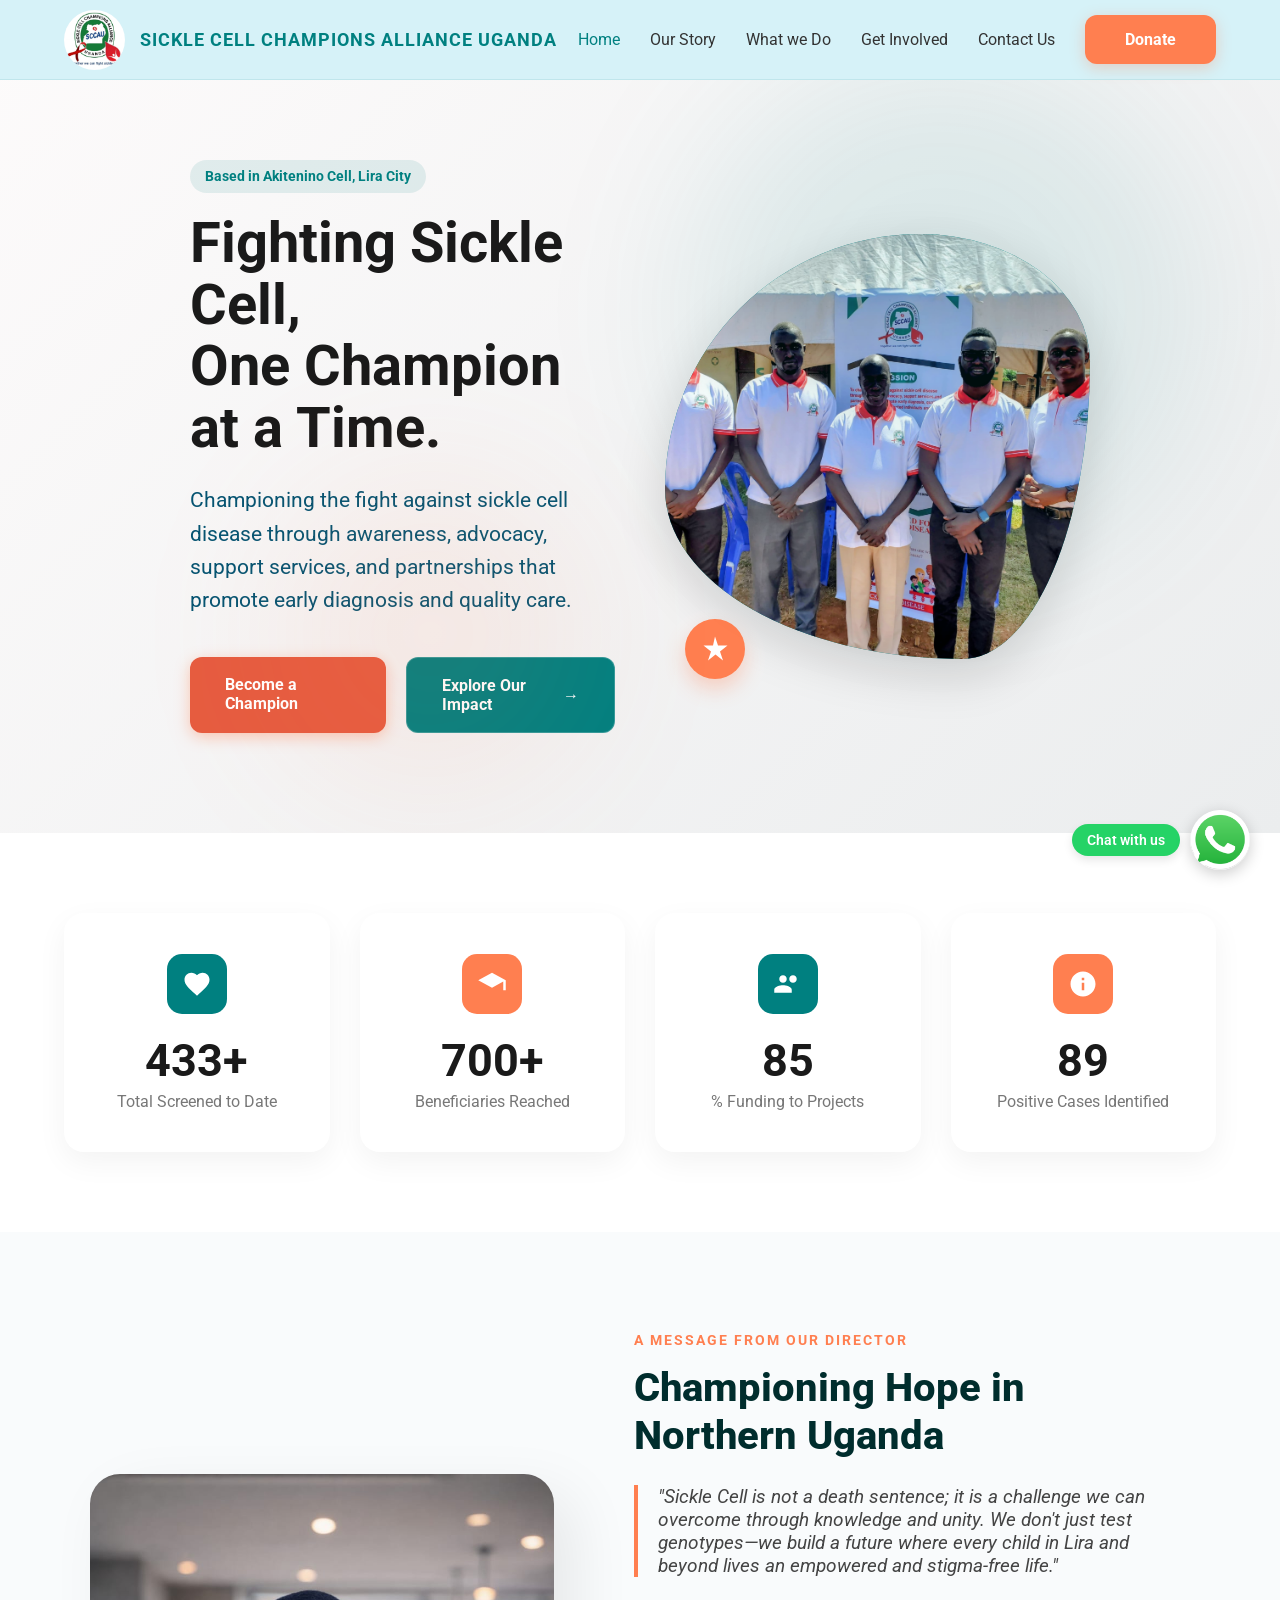
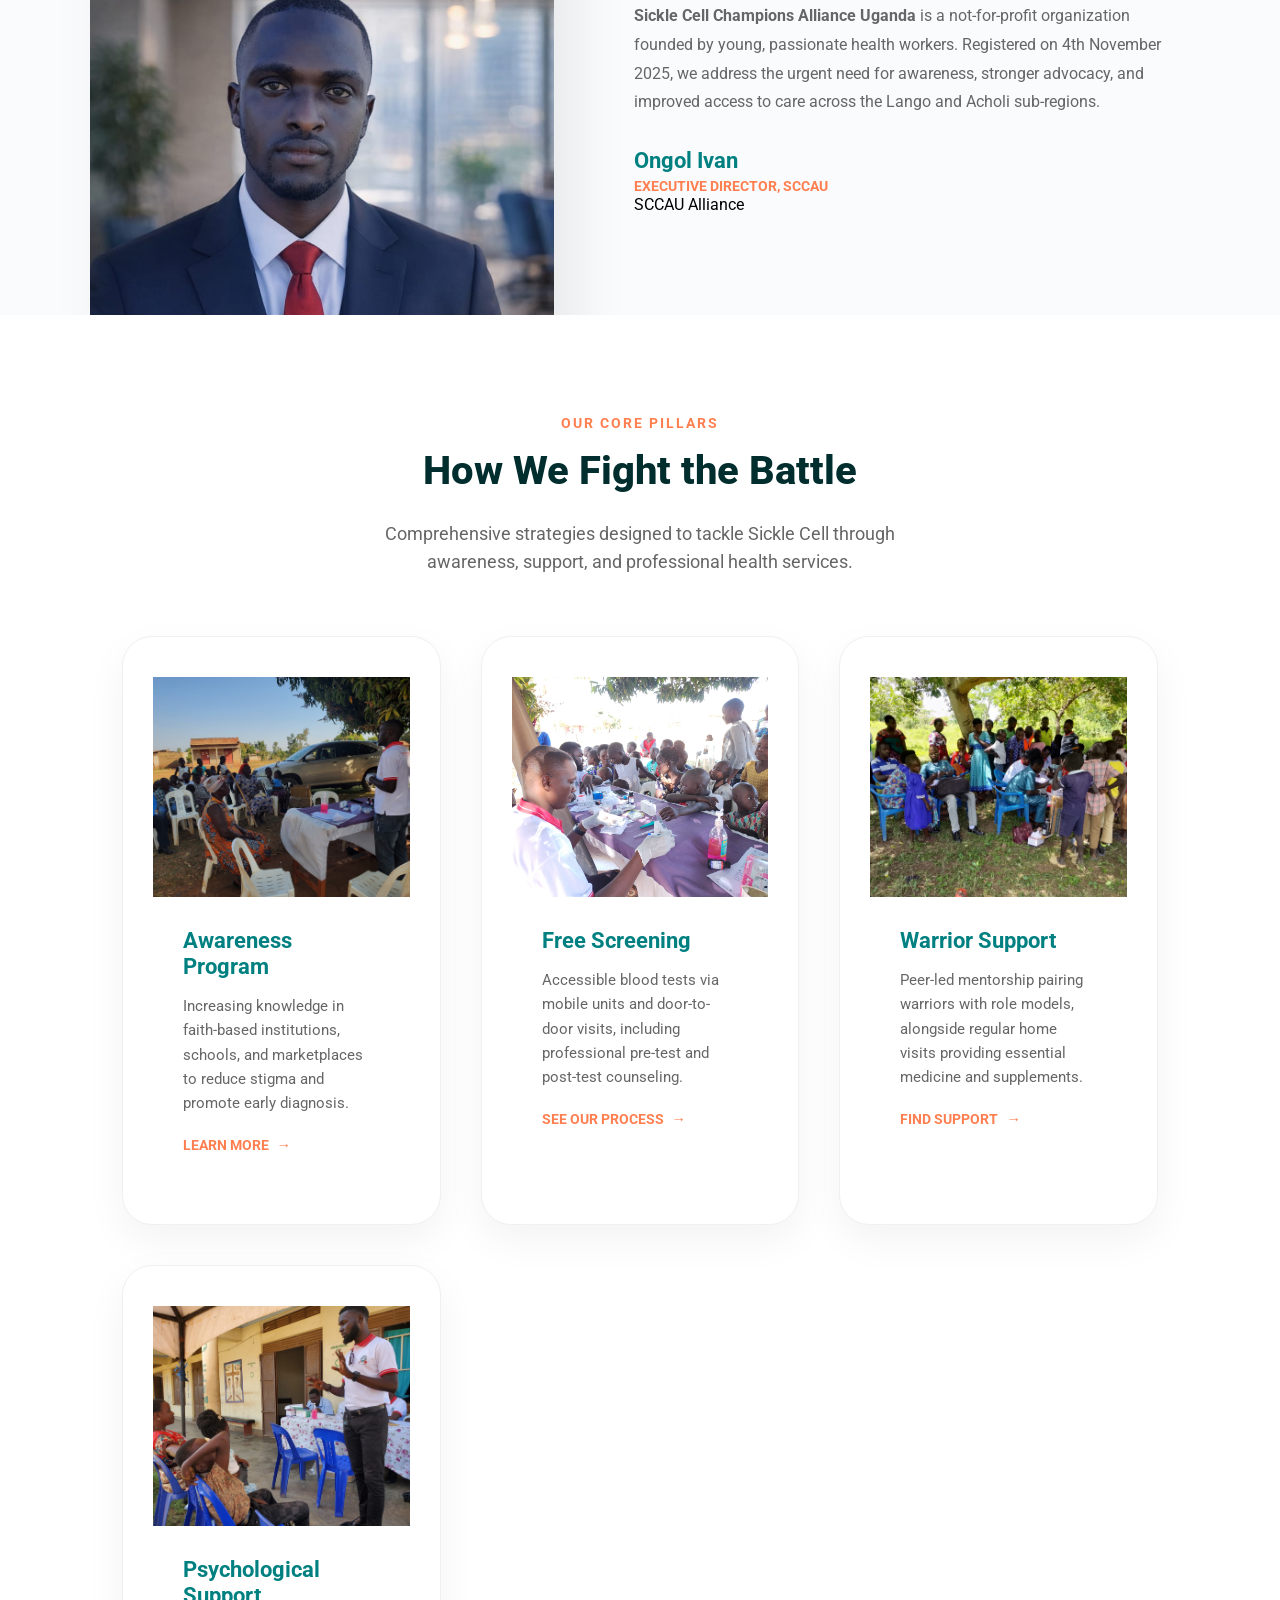
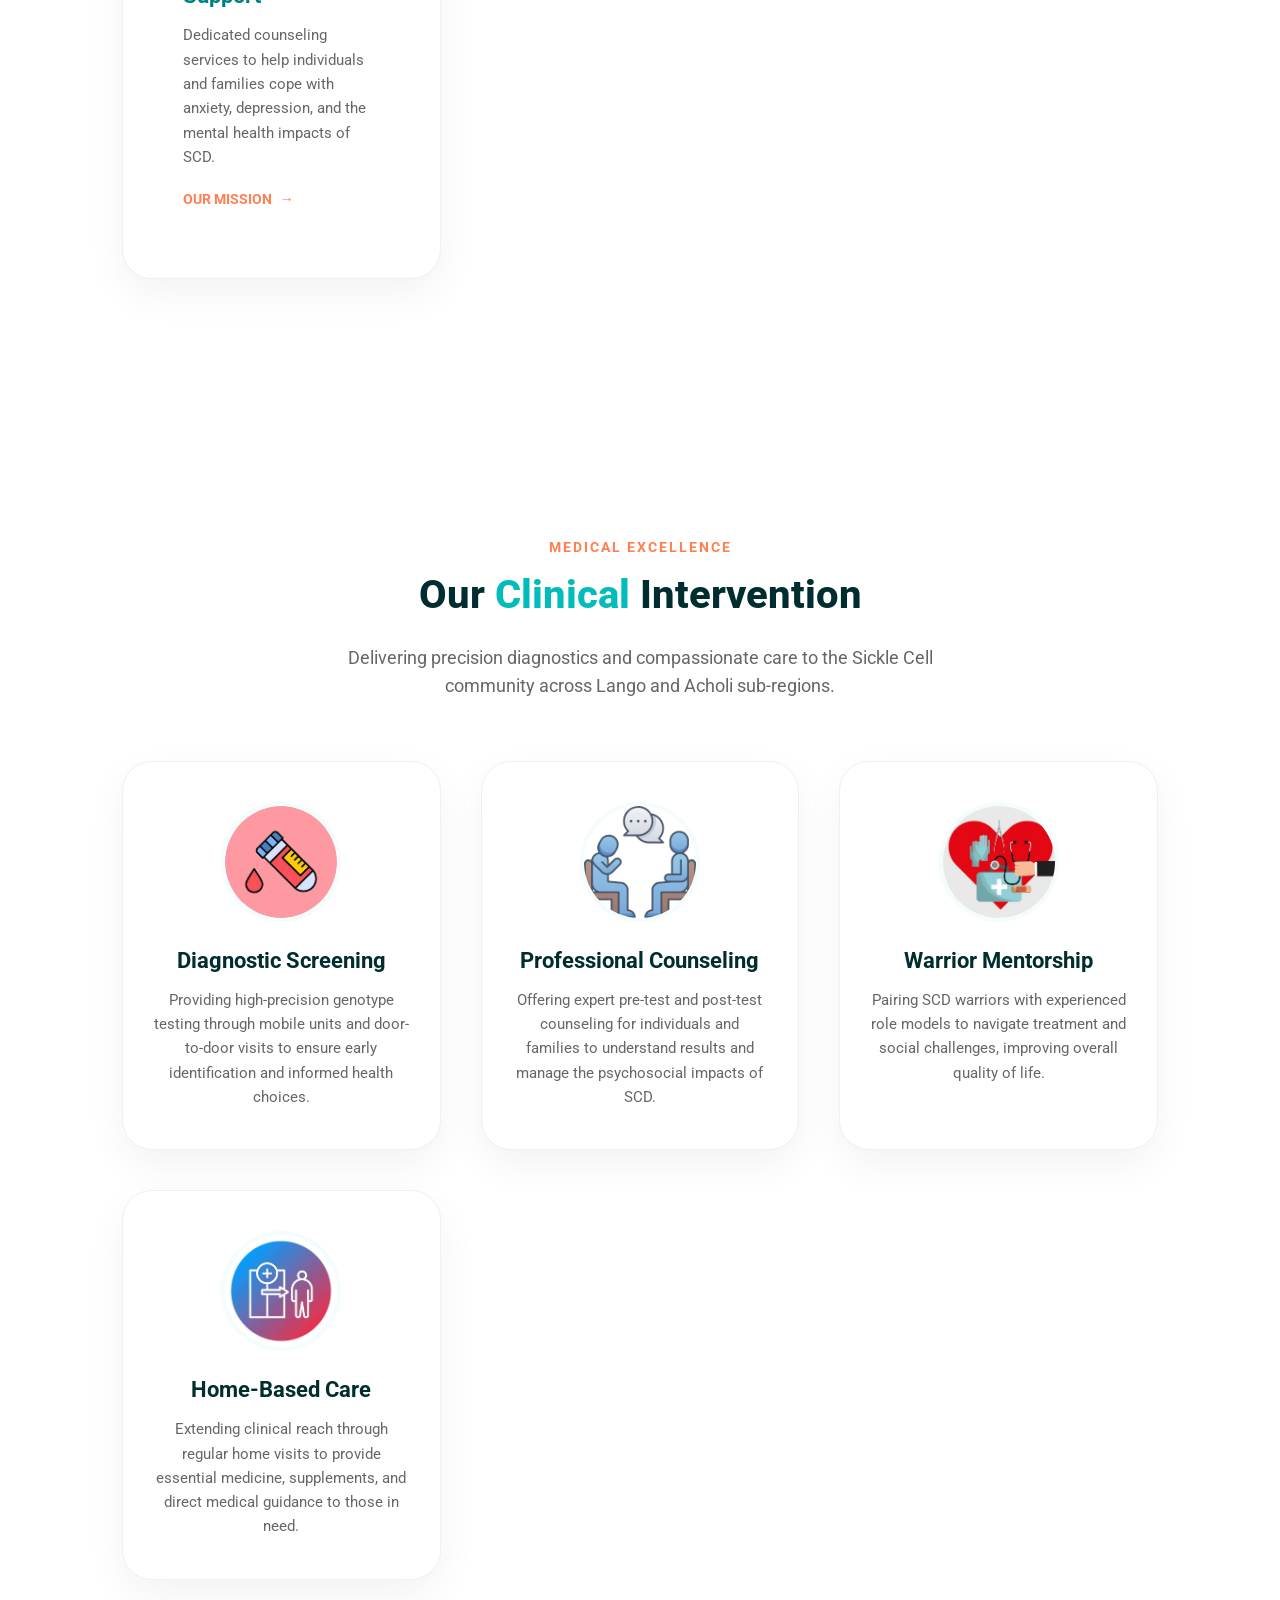
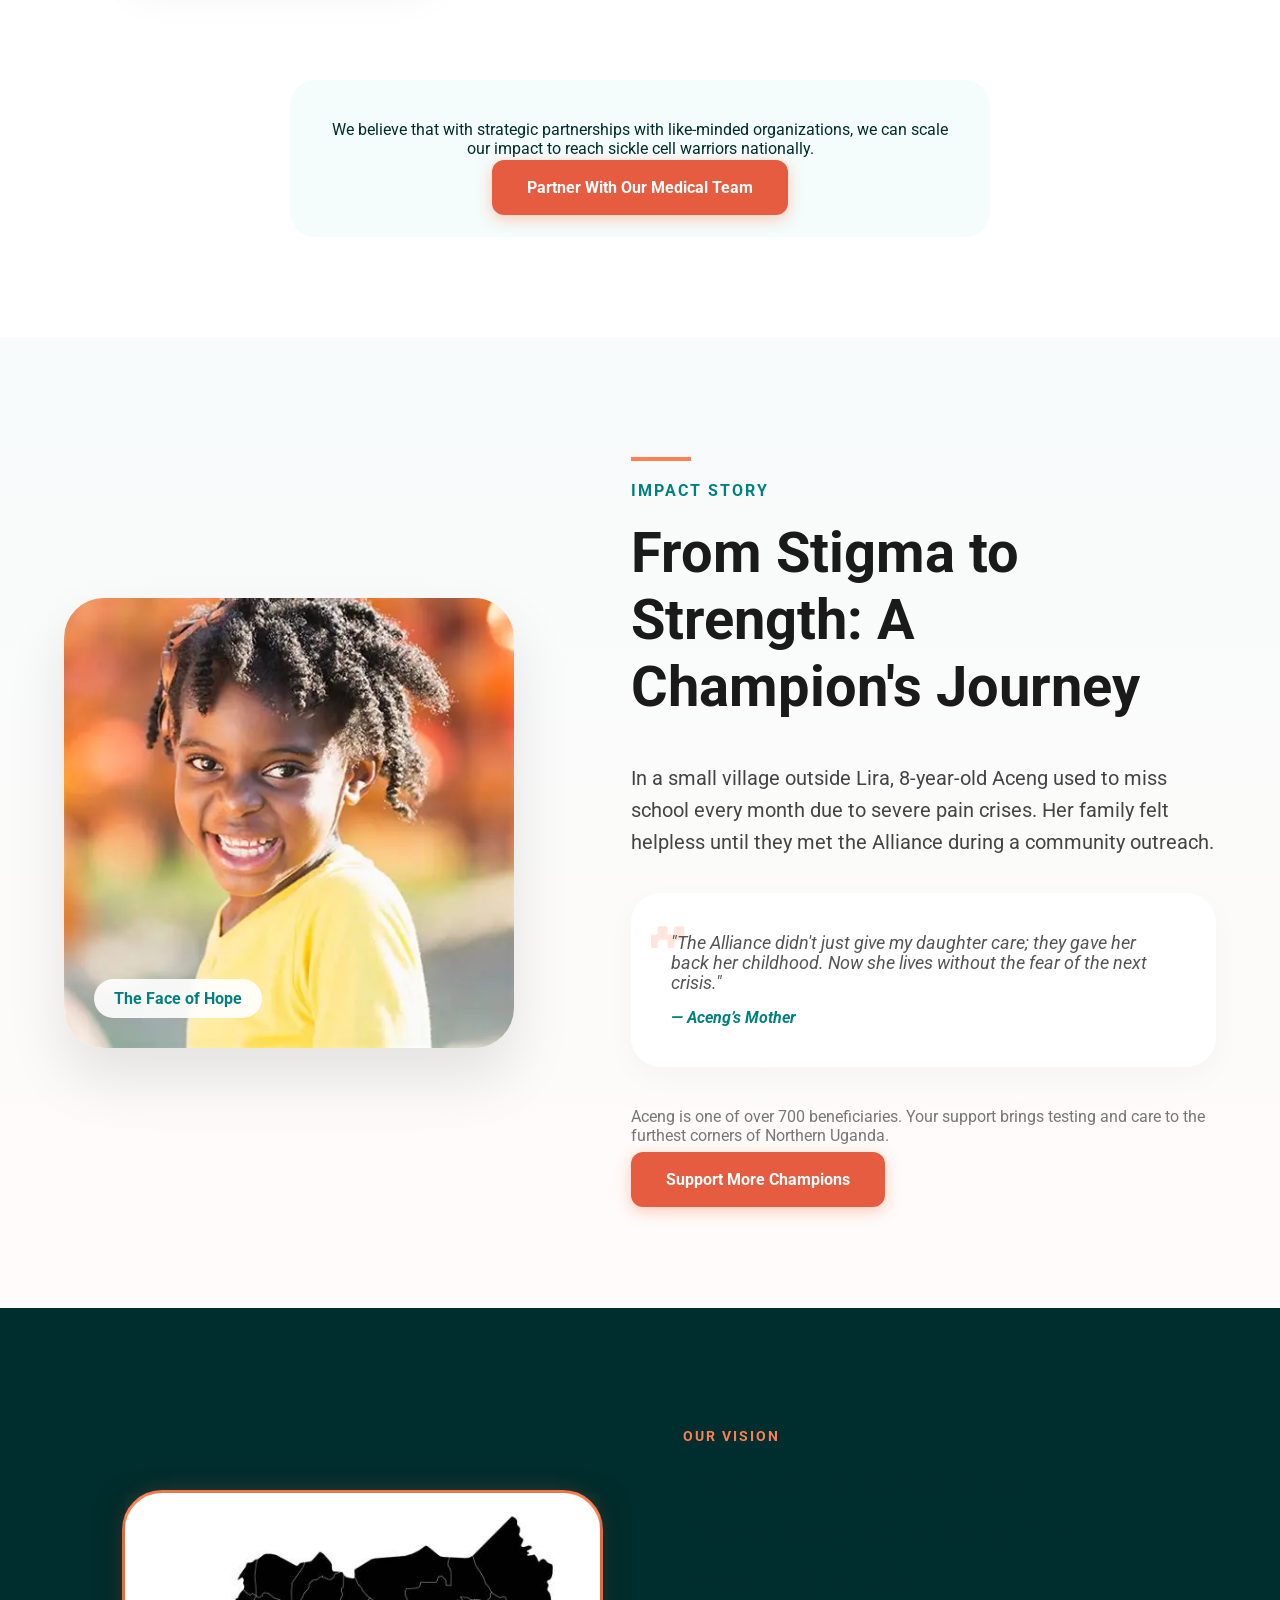
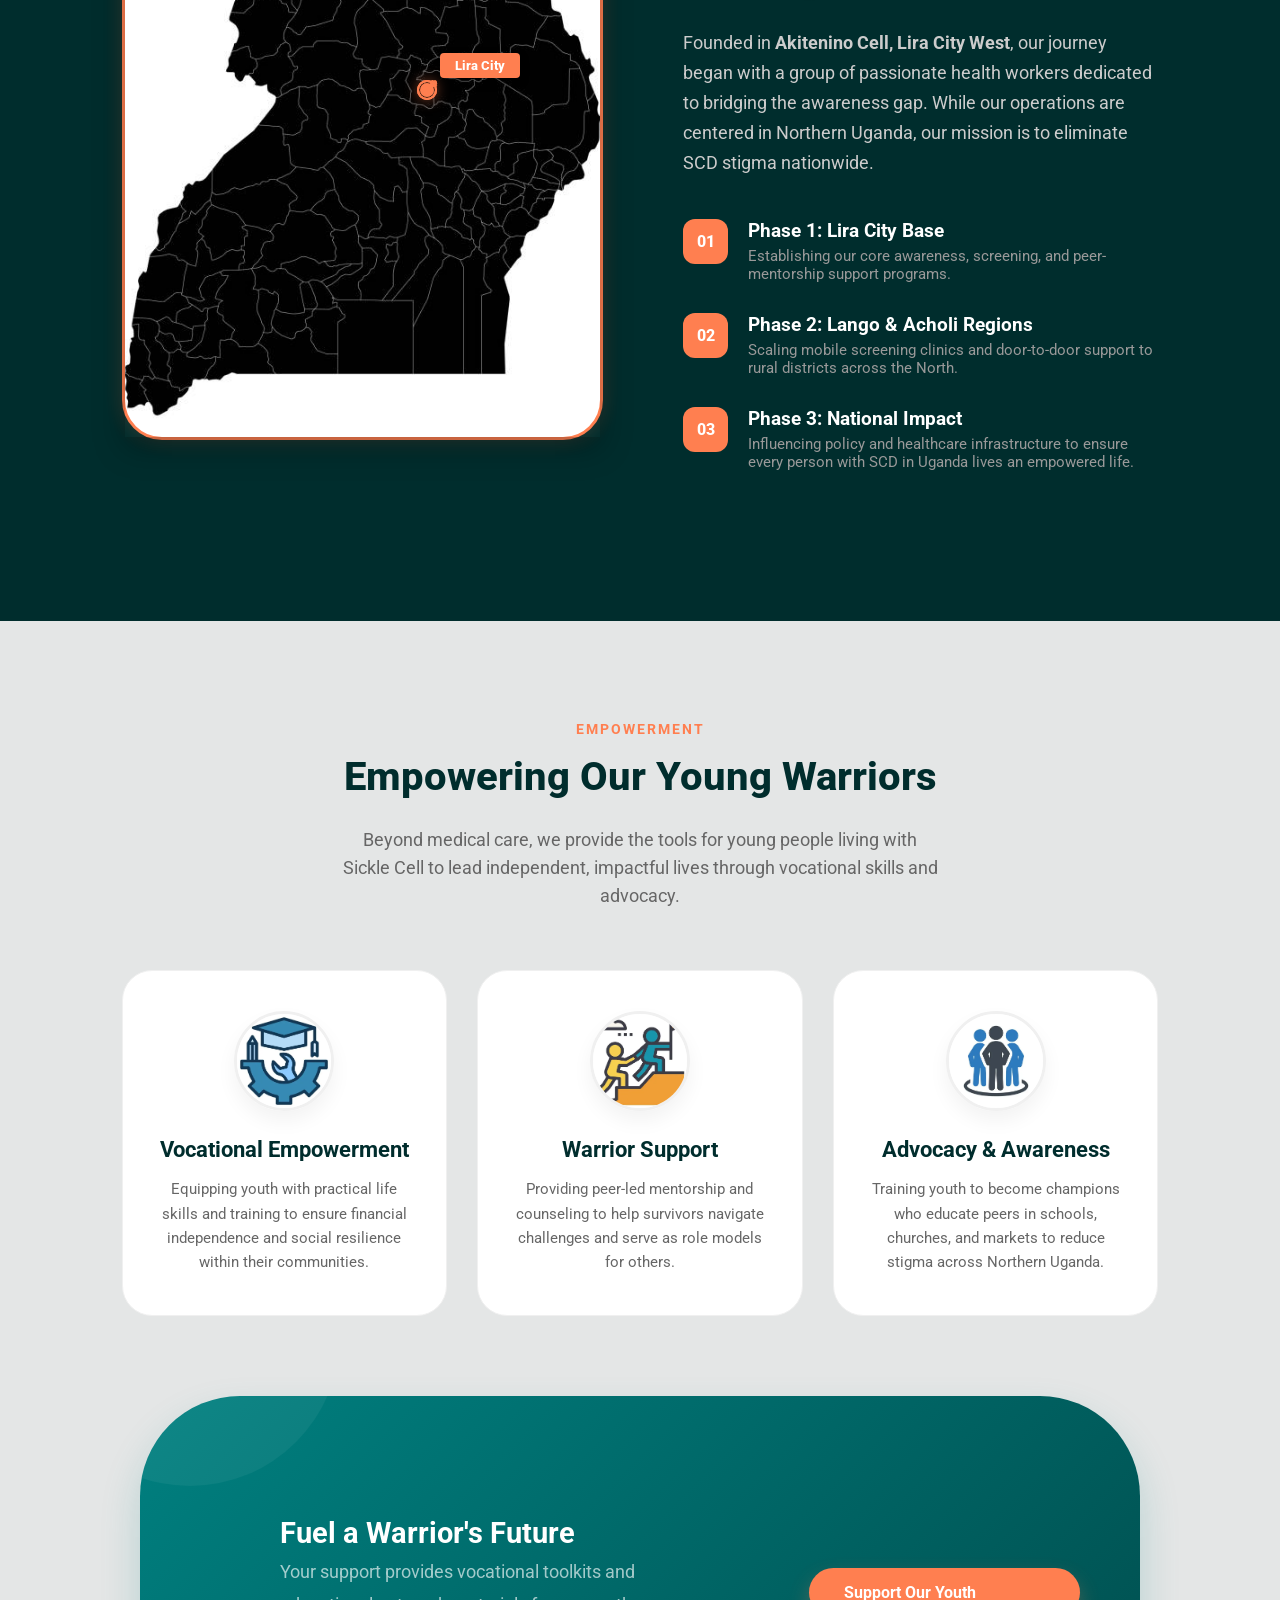
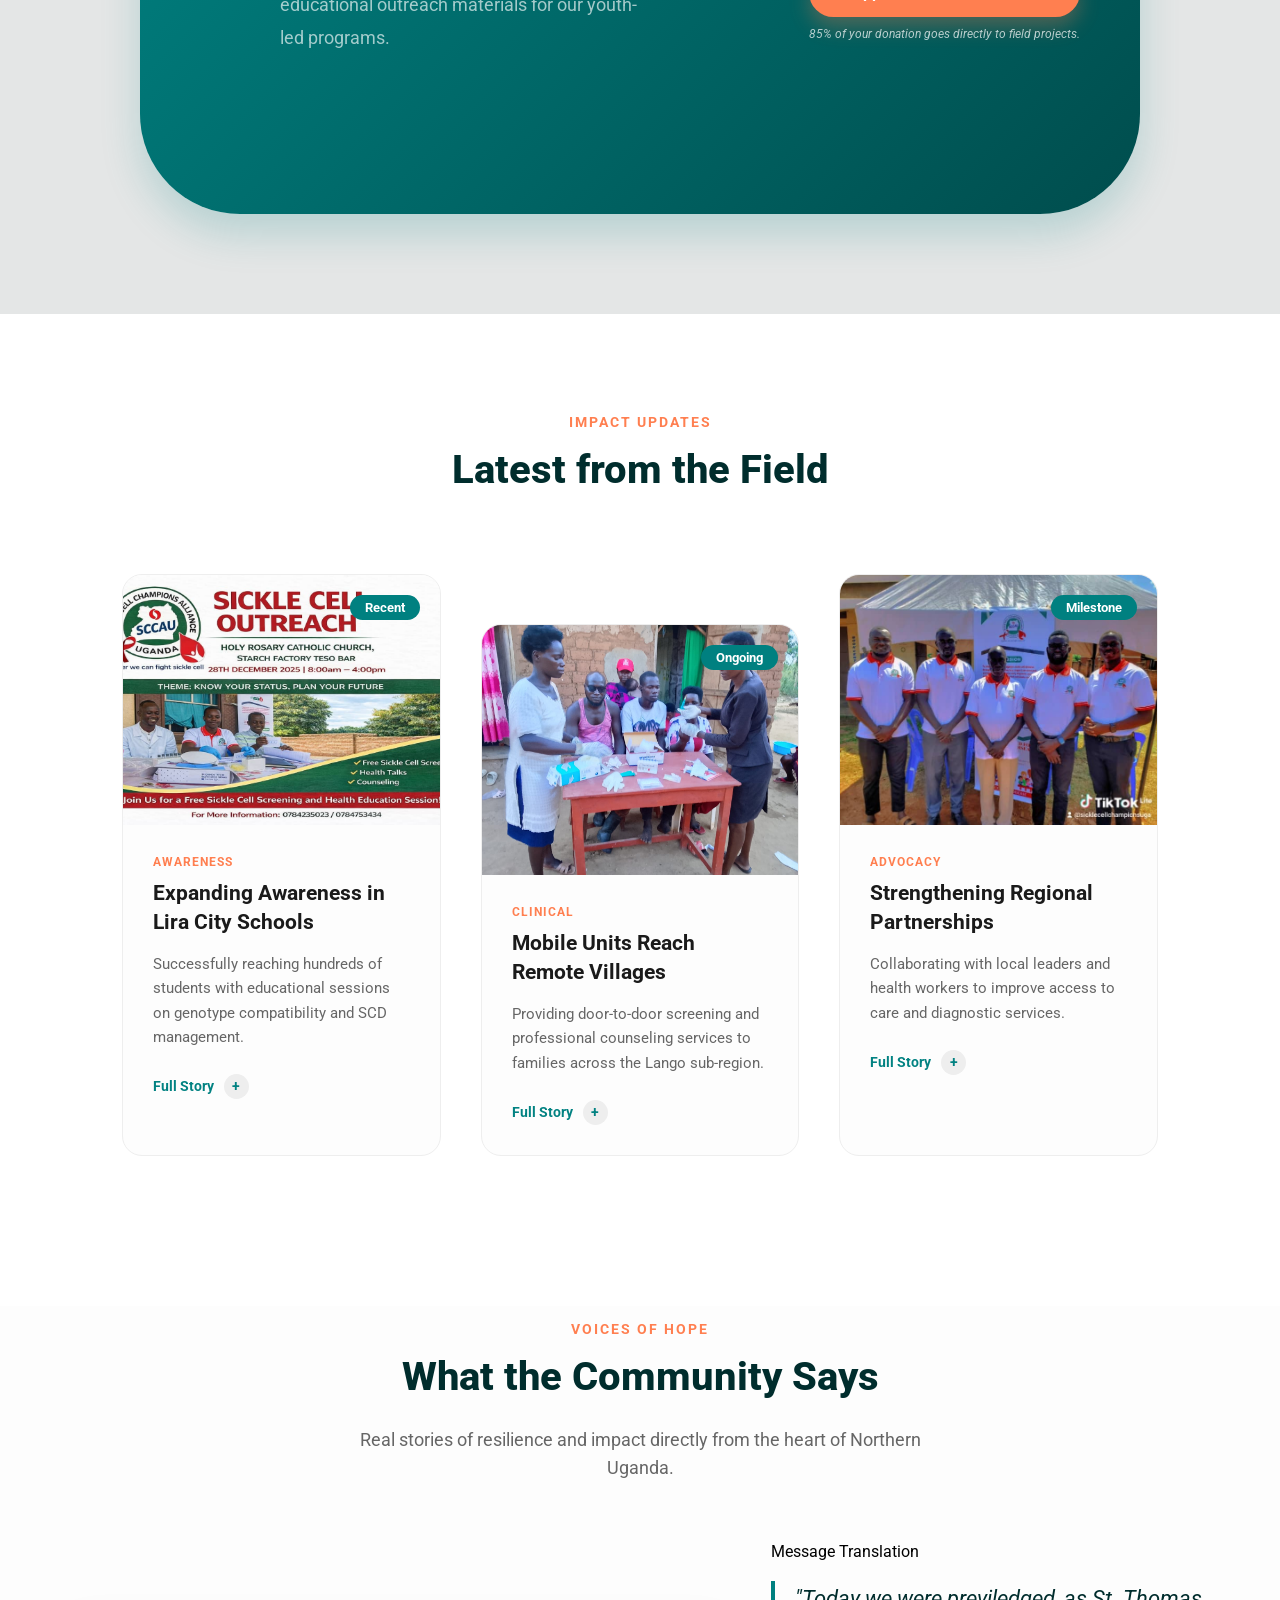
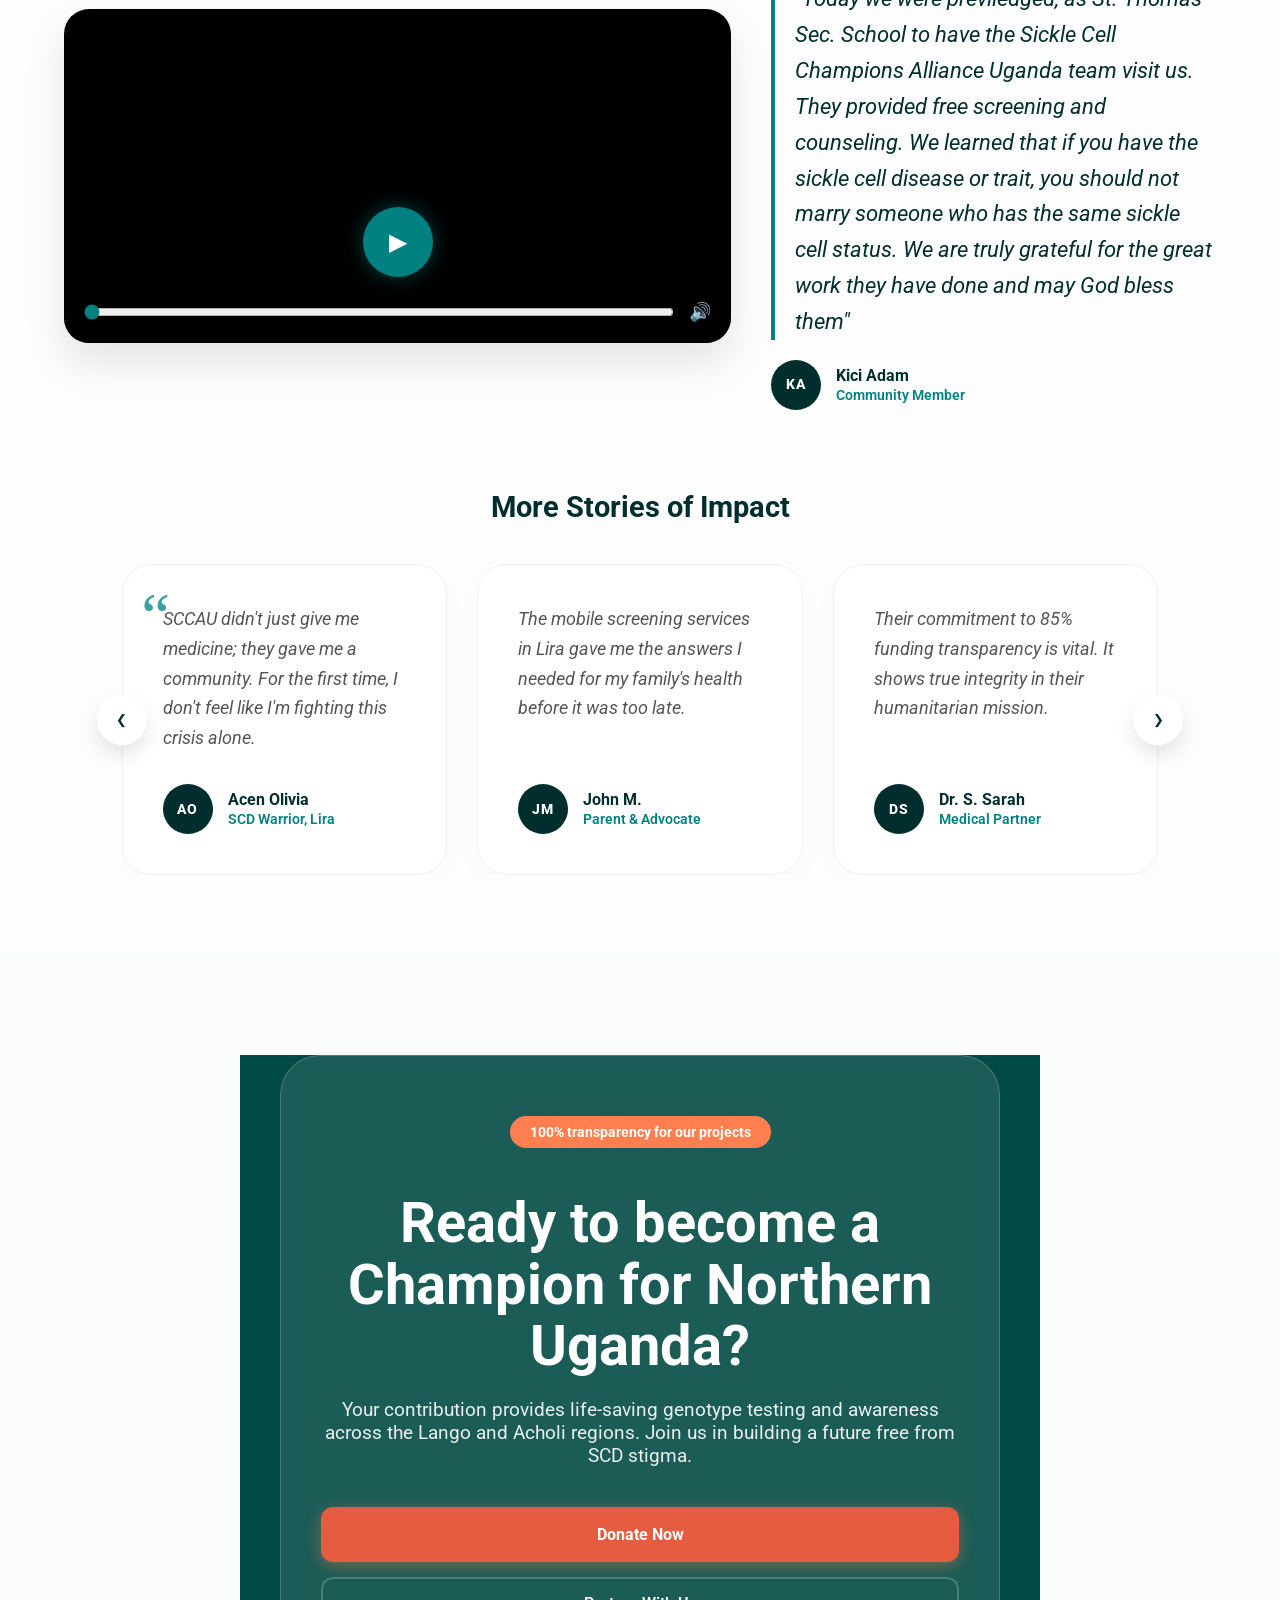
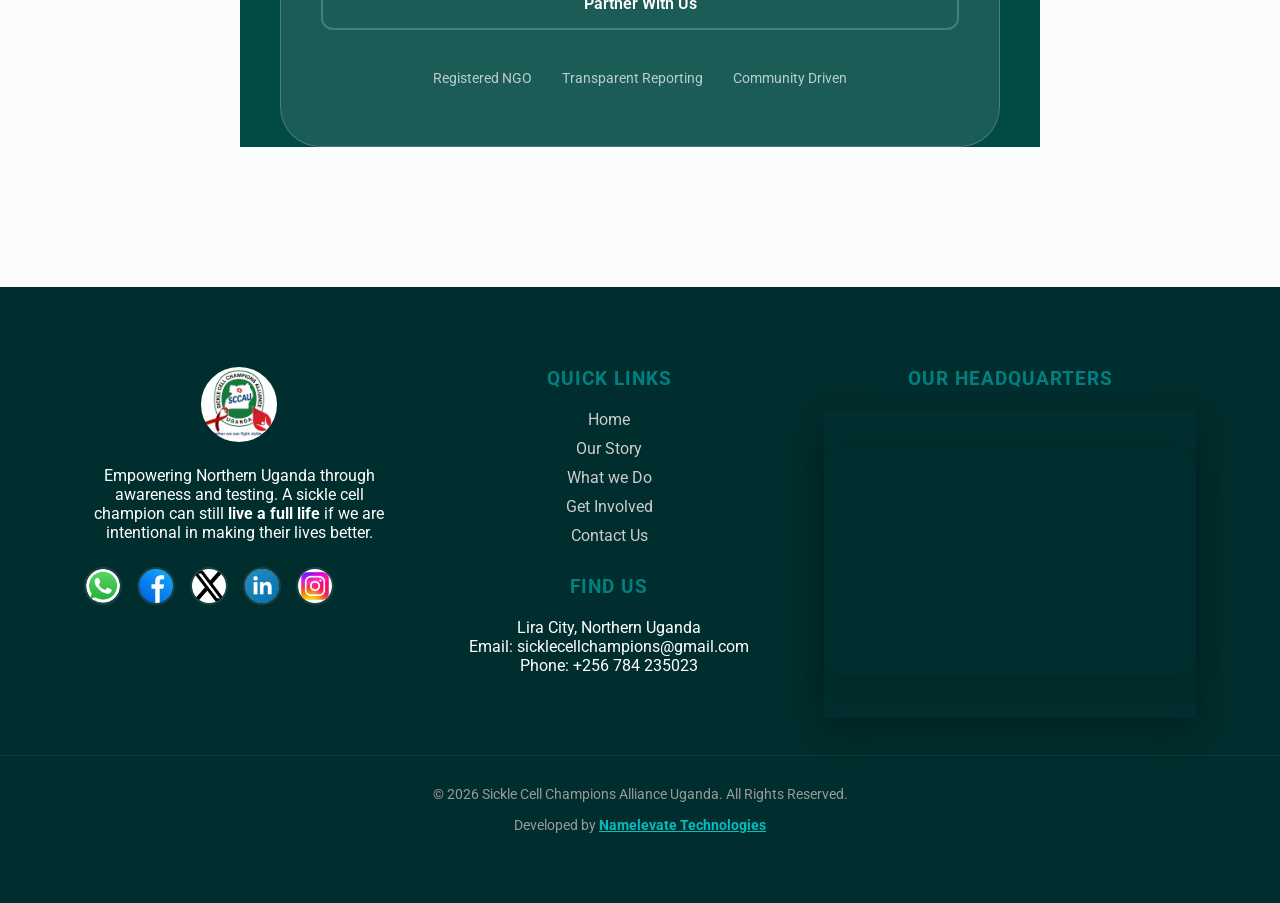
==== index.html @ 23df8f9e "image updates" ====
<!DOCTYPE html>
<html lang="en">
<head>
    <meta charset="UTF-8">
    <meta name="viewport" content="width=device-width, initial-scale=1.0">
    <link href="https://fonts.googleapis.com/css2?family=Roboto:wght@400;700&display=swap" rel="stylesheet">
    <link rel="stylesheet" href="style.css">
    <title>Sickle Cell Champions Alliance Uganda</title>
</head>
<body>

    <nav class="navbar">
        <div class="nav-container">
            <div class="brand">
                <img src="IMAGES/Logo-real.jpg" alt="SCAU Logo" class="logo">
                <span class="brand-name">Sickle Cell Champions <span class="break"></span>Alliance Uganda</span>
            </div>

            <ul class="nav-links" id="navLinks">
                    <li><a href="index.html" class="active">Home</a></li>
                    <li><a href="about.html">Our Story</a></li>
                    <li><a href="programs.html">What we Do</a></li>
                    <li><a href="involve.html">Get Involved</a></li>
                    <li><a href="contact.html">Contact Us</a></li>
                <li><a href="donate.html" class="btn-cta">Donate</a></li>
            </ul>

            <div class="menu-toggle" id="mobile-menu">
                <span class="bar"></span>
                <span class="bar"></span>
                <span class="bar"></span>
            </div>
        </div>
    </nav>

<!--=============================================Hero section=================================================-->
<section class="hero">
    <div class="hero-container">
        
        <div class="hero-blob-bg1"></div>
        <div class="hero-blob-bg2"></div>

        <div class="hero-content">
            <span class="hero-subtitle">Based in Akitenino Cell, Lira City</span>
            <h1 class="hero-title">Fighting Sickle Cell, <br>One Champion at a Time.</h1>
            <p class="hero-description" style="color: rgb(5, 84, 114);">Championing the fight against sickle cell disease through awareness, advocacy, support services, and partnerships that promote early diagnosis and quality care.</p>
            
            <div class="hero-btns">
                <a href="#" class="btn-primary">Become a Champion</a>
                <a href="#" class="btn-secondary" style="background-color: teal;">Explore Our Impact <span>→</span></a>
            </div>
        </div>

        <div class="hero-image-wrapper">
            <div class="blob-mask">
                <img src="IMAGES/sccau1.jpg" alt="Sickle Cell Champions Alliance Uganda" class="hero-img">
            </div>
            <div class="floating-icon">
                <svg viewBox="0 0 24 24"><path d="M12 2l2.4 7.2h7.6l-6 4.8 2.4 7.2-6-4.8-6 4.8 2.4-7.2-6-4.8h7.6z"/></svg>
            </div>
        </div>

    </div>
</section>

    <!--============================================Hero section ends=============================================-->

    <!--==============================================Impact stats starts================================================-->
<section class="stats-section" id="stats">
    <div class="stats-container">
        <div class="stat-card">
            <div class="stat-icon teal-bg">
                <svg viewBox="0 0 24 24"><path d="M12 21.35l-1.45-1.32C5.4 15.36 2 12.28 2 8.5 2 5.42 4.42 3 7.5 3c1.74 0 3.41.81 4.5 2.09C13.09 3.81 14.76 3 16.5 3 19.58 3 22 5.42 22 8.5c0 3.78-3.4 6.86-8.55 11.54L12 21.35z"/></svg>
            </div>
            <h2 class="stat-number" data-target="433">0</h2>
            <p class="stat-label">Total Screened to Date</p>
        </div>

        <div class="stat-card">
            <div class="stat-icon coral-bg">
                <svg viewBox="0 0 24 24"><path d="M12 3L1 9l11 6 9-4.91V17h2V9L12 3z"/></svg>
            </div>
            <h2 class="stat-number" data-target="700">0</h2>
            <p class="stat-label">Beneficiaries Reached</p>
        </div>

        <div class="stat-card">
            <div class="stat-icon teal-bg">
                <svg viewBox="0 0 24 24"><path d="M16 11c1.66 0 2.99-1.34 2.99-3S17.66 5 16 5s-3 1.34-3 3 1.34 3 3 3zm-8 0c1.66 0 2.99-1.34 2.99-3S9.66 5 8 5 5 6.34 5 8s1.34 3 3 3zm0 2c-2.33 0-7 1.17-7 3.5V19h14v-2.5c0-2.33-4.67-3.5-7-3.5z"/></svg>
            </div>
            <h2 class="stat-number" data-target="85">0</h2>
            <p class="stat-label">% Funding to Projects</p>
        </div>

        <div class="stat-card">
            <div class="stat-icon coral-bg">
                <svg viewBox="0 0 24 24"><path d="M12 2C6.48 2 2 6.48 2 12s4.48 10 10 10 10-4.48 10-10S17.52 2 12 2zm1 15h-2v-6h2v6zm0-8h-2V7h2v2z"/></svg>
            </div>
            <h2 class="stat-number" data-target="89">0</h2>
            <p class="stat-label">Positive Cases Identified</p>
        </div>
    </div>
</section>
    <!--===============================================Impact stats end ==========================================-->
 
    <!--===============================================welcome starts=================================================-->
<section class="director-section" id="about-snapshot">
    <div class="director-container">
        
        <div class="director-image-box reveal-left">
            <div class="image-accent"></div>
            <img src="IMAGES/Ongol.jpg" alt="Executive Director Ongol Ivan" class="director-img">
       <!--     <div class="experience-badge">
                <span class="years" style="color: teal;">Reg</span>
                <span class="text" style="color: teal;">LCWD/062/2025</span>
            </div>  -->
        </div>

        <div class="director-content reveal-right">
            <span class="section-tag">A Message from our Director</span>
            <h2 class="section-title">Championing Hope in Northern Uganda</h2>
            
            <div class="message-body">
                <p class="quote-text">
                    "Sickle Cell is not a death sentence; it is a challenge we can overcome through knowledge and unity. We don't just test genotypes—we build a future where every child in Lira and beyond lives an empowered and stigma-free life."
                </p>
                <p class="snapshot-text">
                    <b>Sickle Cell Champions Alliance Uganda</b> is a not-for-profit organization founded by young, passionate health workers. Registered on 4th November 2025, we address the urgent need for awareness, stronger advocacy, and improved access to care across the Lango and Acholi sub-regions.
                </p>
            </div>

            <div class="director-meta">
                <h4 class="director-name">Ongol Ivan</h4>
                <p class="director-role">Executive Director, SCCAU</p>
                <div class="signature">SCCAU Alliance</div>
            </div>
        </div>

    </div>
</section>
    <!--===============================================welcome ends=================================================-->
 <!--===============================================What we do starts=================================================-->
 <section class="services-section" id="what-we-do">
    <div class="container">
        <div class="services-header">
            <span class="section-tag">Our Core Pillars</span>
            <h2 class="section-title">How We Fight the Battle</h2>
            <p class="section-subtitle">Comprehensive strategies designed to tackle Sickle Cell through awareness, support, and professional health services.</p>
        </div>

        <div class="services-grid">
            <div class="service-card reveal-up">
                <div class="service-image">
                    <img src="IMAGES/sccau2.jpg" alt="Awareness Campaign in Lira">
                    <div class="service-overlay"></div>
                </div>
                <div class="service-content">
                    <h3>Awareness Program</h3>
                    <p>Increasing knowledge in faith-based institutions, schools, and marketplaces to reduce stigma and promote early diagnosis.</p>
                    <a href="#" class="read-more">Learn More <span>→</span></a>
                </div>
            </div>

            <div class="service-card reveal-up" style="animation-delay: 0.2s;">
                <div class="service-image">
                    <img src="IMAGES/sccau3.jpg" alt="Free Sickle Cell Screening">
                    <div class="service-overlay"></div>
                </div>
                <div class="service-content">
                    <h3>Free Screening</h3>
                    <p>Accessible blood tests via mobile units and door-to-door visits, including professional pre-test and post-test counseling.</p>
                    <a href="#" class="read-more">See Our Process <span>→</span></a>
                </div>
            </div>

            <div class="service-card reveal-up" style="animation-delay: 0.4s;">
                <div class="service-image">
                    <img src="IMAGES/sccau4.jpg" alt="Warrior Support & Mentorship">
                    <div class="service-overlay"></div>
                </div>
                <div class="service-content">
                    <h3>Warrior Support</h3>
                    <p>Peer-led mentorship pairing warriors with role models, alongside regular home visits providing essential medicine and supplements.</p>
                    <a href="#" class="read-more">Find Support <span>→</span></a>
                </div>
            </div>

            <div class="service-card reveal-up" style="animation-delay: 0.6s;">
                <div class="service-image">
                    <img src="IMAGES/sccau5.jpg" alt="Psychological Support">
                    <div class="service-overlay"></div>
                </div>
                <div class="service-content">
                    <h3>Psychological Support</h3>
                    <p>Dedicated counseling services to help individuals and families cope with anxiety, depression, and the mental health impacts of SCD.</p>
                    <a href="#" class="read-more">Our Mission <span>→</span></a>
                </div>
            </div>
        </div>
    </div>
</section>

 <!--===============================================What we do ends=================================================-->
<!--==================================================Clinical starts=========================================================-->
 <!-- CLINICAL SERVICES SECTION -->
<section id="clinical-services" class="clinical-section">
    <div class="container">
        <!-- Global Centered Header -->
        <div class="clinical-header reveal-up">
            <span class="section-tag">Medical Excellence</span>
            <h2 class="section-title">Our <span class="highlight">Clinical</span> Intervention</h2>
            <p class="section-subtitle">Delivering precision diagnostics and compassionate care to the Sickle Cell community across Lango and Acholi sub-regions.</p>
        </div>

        <div class="services-grid">
            <!-- Service 1: Diagnostics -->
            <div class="service-card reveal-up">
                <div class="service-visual">
                    <img src="IMAGES/screen2.webp" alt="Genotype Screening in Lira">
                </div>
                <div class="service-info">
                    <h3>Diagnostic Screening</h3>
                    <p>Providing high-precision genotype testing through mobile units and door-to-door visits to ensure early identification and informed health choices.</p>
                </div>
            </div>

            <!-- Service 2: Counseling -->
            <div class="service-card reveal-up" style="transition-delay: 0.1s;">
                <div class="service-visual">
                    <img src="IMAGES/counsel.png" alt="Genetic Counseling">
                </div>
                <div class="service-info">
                    <h3>Professional Counseling</h3>
                    <p>Offering expert pre-test and post-test counseling for individuals and families to understand results and manage the psychosocial impacts of SCD.</p>
                </div>
            </div>

            <!-- Service 3: Patient Management -->
            <div class="service-card reveal-up" style="transition-delay: 0.2s;">
                <div class="service-visual">
                    <img src="IMAGES/care.webp" alt="SCD Warrior Mentorship">
                </div>
                <div class="service-info">
                    <h3>Warrior Mentorship</h3>
                    <p>Pairing SCD warriors with experienced role models to navigate treatment and social challenges, improving overall quality of life.</p>
                </div>
            </div>

            <!-- Service 4: Community Medicine -->
            <div class="service-card reveal-up" style="transition-delay: 0.3s;">
                <div class="service-visual">
                    <img src="IMAGES/outpatient.webp" alt="Home Visit Care">
                </div>
                <div class="service-info">
                    <h3>Home-Based Care</h3>
                    <p>Extending clinical reach through regular home visits to provide essential medicine, supplements, and direct medical guidance to those in need.</p>
                </div>
            </div>
        </div>

        <!-- Global Center-Aligned CTA -->
        <div class="clinical-cta reveal-up">
            <p>We believe that with strategic partnerships with like-minded organizations, we can scale our impact to reach sickle cell warriors nationally.</p>
            <a href="#involvement-form" class="btn-primary">Partner With Our Medical Team</a>
        </div>
    </div>
</section>
 <!--===================================================Clinical ends===========================================================-->
 <!--================================================Hook starts=====================================================-->
<section class="featured-story">
    <div class="story-container">
        
        <div class="story-visuals reveal-left">
            <div class="main-image-wrapper">
                <img src="IMAGES/sccau6.webp" alt="A courageous child smiling" class="featured-img">
                <div class="image-label">The Face of Hope</div>
            </div>
        </div>

        <div class="story-content reveal-right">
            <div class="accent-line"></div>
            <span class="story-tag">Impact Story</span>
            <h2 class="story-title">From Stigma to Strength: A Champion's Journey</h2>
            
            <p class="story-lead">
                In a small village outside Lira, 8-year-old Aceng used to miss school every month due to severe pain crises. Her family felt helpless until they met the Alliance during a community outreach.
            </p>

            <div class="story-quote">
                <svg class="quote-icon" viewBox="0 0 24 24"><path d="M14.017 21L14.017 18C14.017 16.8954 14.9124 16 16.017 16H19.017C19.5693 16 20.017 15.5523 20.017 15V9C20.017 8.44772 19.5693 8 19.017 8H15.017C14.4647 8 14.017 8.44772 14.017 9V12C14.017 12.5523 13.5693 13 13.017 13H10.017V21H14.017ZM4.017 21L4.017 18C4.017 16.8954 4.91243 16 6.017 16H9.017C9.56928 16 10.017 15.5523 10.017 15V9C10.017 8.44772 9.56928 8 9.017 8H5.017C4.46472 8 4.017 8.44772 4.017 9V12C4.017 12.5523 3.56928 13 3.017 13H0.017V21H4.017Z"/></svg>
                <p>"The Alliance didn't just give my daughter care; they gave her back her childhood. Now she lives without the fear of the next crisis."</p>
                <cite>— Aceng’s Mother</cite>
            </div>

            <div class="story-cta">
                <p>Aceng is one of over 700 beneficiaries. Your support brings testing and care to the furthest corners of Northern Uganda.</p>
                <a href="#" class="btn-primary">Support More Champions</a>
            </div>
        </div>

    </div>
</section>
 <!--===================================================Hook ends===========================================================-->
 <!--==================================================Growth starts=========================================================-->
<section class="expansion-vision">
    <div class="container">
        <div class="expansion-grid">
            
            <div class="map-visual reveal-left">
                <div class="map-container" id="canvasParent">
                    <!-- The animated web lines -->
                    <canvas id="mapCanvas"></canvas>

                     <!-- Static pulsating dot for operational headquarters -->
                     <div class="lira-pulse">
                        <div class="core-dot"></div>
                        <div class="pulse-ring"></div>
                           <div class="pulse-ring delay-1"></div>  
                             <div class="pulse-ring delay-2"></div>  
                        <span class="lira-label">Lira City</span>
                     </div>

                    <!-- Target area indicators -->
                    <div class="pulse-point target-area lango" data-location="Lango Sub-region"></div>  
                    <div class="pulse-point target-area acholi" data-location="Acholi Sub-region"></div>   
                </div> 
            </div>

            <div class="vision-text reveal-right">
                <span class="section-tag">Our Vision</span>
                <h2 class="section-title">Rooted in Lira: The Roadmap to a Stigma-Free Uganda</h2>
                <p class="vision-desc">
                    Founded in <b>Akitenino Cell, Lira City West</b>, our journey began with a group of passionate health workers dedicated to bridging the awareness gap. While our operations are centered in Northern Uganda, our mission is to eliminate SCD stigma nationwide.
                </p>
                
                <div class="vision-milestones">
                    <div class="milestone">
                        <div class="m-icon">01</div>
                        <div class="m-info">
                            <h4>Phase 1: Lira City Base</h4>
                            <p>Establishing our core awareness, screening, and peer-mentorship support programs.</p>
                        </div>
                    </div>
                    <div class="milestone">
                        <div class="m-icon">02</div>
                        <div class="m-info">
                            <h4>Phase 2: Lango & Acholi Regions</h4>
                            <p>Scaling mobile screening clinics and door-to-door support to rural districts across the North.</p>
                        </div>
                    </div>
                    <div class="milestone">
                        <div class="m-icon">03</div>
                        <div class="m-info">
                            <h4>Phase 3: National Impact</h4>
                            <p>Influencing policy and healthcare infrastructure to ensure every person with SCD in Uganda lives an empowered life.</p>
                        </div>
                    </div>
                </div>
            </div>

        </div>
    </div>
</section>
 <!--==================================================Growth ends=========================================================-->
<!--================================================== vocation starts======================================================-->
<section class="youth-empowerment" style="background-color: rgb(228, 230, 230);">
    <div class="container">
        <div class="empowerment-header reveal-up">
            <span class="section-tag">Empowerment</span>
            <h2 class="section-title">Empowering Our Young Warriors</h2>
            <p class="section-subtitle">Beyond medical care, we provide the tools for young people living with Sickle Cell to lead independent, impactful lives through vocational skills and advocacy.</p>
        </div>

        <div class="empowerment-grid">
            <div class="empower-card reveal-up">
                <div class="card-image-circle">
                    <img src="IMAGES/voc.webp" alt="Vocational Empowerment" class="empower-img">
                </div>
                <h3>Vocational Empowerment</h3>
                <p>Equipping youth with practical life skills and training to ensure financial independence and social resilience within their communities.</p>
                <div class="card-glow"></div>
            </div>

            <div class="empower-card reveal-up" style="transition-delay: 0.2s;">
                <div class="card-image-circle">
                    <img src="IMAGES/mentor.webp" alt="Warrior Support" class="empower-img">
                </div>
                <h3>Warrior Support</h3>
                <p>Providing peer-led mentorship and counseling to help survivors navigate challenges and serve as role models for others.</p>
                <div class="card-glow"></div>
            </div>

            <div class="empower-card reveal-up" style="transition-delay: 0.4s;">
                <div class="card-image-circle">
                    <img src="IMAGES/leader.webp" alt="Advocacy & Awareness" class="empower-img">
                </div>
                <h3>Advocacy & Awareness</h3>
                <p>Training youth to become champions who educate peers in schools, churches, and markets to reduce stigma across Northern Uganda.</p>
                <div class="card-glow"></div>
            </div>
        </div>
        <div class="empowerment-cta reveal-up">
            <div class="cta-mini-card">
                <div class="cta-content">
                    <h4>Fuel a Warrior's Future</h4>
                    <p>Your support provides vocational toolkits and educational outreach materials for our youth-led programs.</p>
                </div>
                <div class="cta-button-wrapper">
                    <a href="#" class="btn-empower-donate">
                        <span>Support Our Youth</span>
                        <i class="fas fa-arrow-right"></i>
                    </a>
                    <p class="transparency-note">85% of your donation goes directly to field projects.</p>
                </div>
            </div>
        </div>
    </div>
</section>
<!--================================================== vocation ends=============================================================-->

<!--===================================================Updates starts=========================================================-->
<section class="updates-section" id="updates">
    <div class="container">
        <div class="updates-header">
            <span class="section-tag">Impact Updates</span>
            <h2 class="section-title">Latest from the Field</h2>
        </div>

        <div class="updates-grid">
            <div class="update-card reveal-up">
                <div class="update-image">
                    <img src="IMAGES/sccau12.jpg" alt="School Awareness Drive">
                    <span class="update-date">Recent</span>
                </div>
                <div class="update-info">
                    <span class="category">Awareness</span>
                    <h3>Expanding Awareness in Lira City Schools</h3>
                    <p>Successfully reaching hundreds of students with educational sessions on genotype compatibility and SCD management.</p>
                    <a href="#" class="update-link">Full Story <span>+</span></a>
                </div>
            </div>

            <div class="update-card reveal-up offset-card">
                <div class="update-image">
                    <img src="IMAGES/sccau8.jpg" alt="Mobile Testing Services">
                    <span class="update-date">Ongoing</span>
                </div>
                <div class="update-info">
                    <span class="category">Clinical</span>
                    <h3>Mobile Units Reach Remote Villages</h3>
                    <p>Providing door-to-door screening and professional counseling services to families across the Lango sub-region.</p>
                    <a href="#" class="update-link">Full Story <span>+</span></a>
                </div>
            </div>

            <div class="update-card reveal-up">
                <div class="update-image">
                    <img src="IMAGES/sccau9.jpg" alt="SCCAU Advocacy">
                    <span class="update-date">Milestone</span>
                </div>
                <div class="update-info">
                    <span class="category">Advocacy</span>
                    <h3>Strengthening Regional Partnerships</h3>
                    <p>Collaborating with local leaders and health workers to improve access to care and diagnostic services.</p>
                    <a href="#" class="update-link">Full Story <span>+</span></a>
                </div>
            </div>
        </div>
    </div>
</section>
<!--===================================================Updates ends===========================================================-->

<!--------------------------------------------------Testimonials starts--------------------------------------------------------->
<section class="testimonials-section">
    <div class="container">
        <div class="testi-header">
            <span class="section-tag">Voices of Hope</span>
            <h2 class="section-title">What the Community Says</h2>
            <p class="section-subtitle">Real stories of resilience and impact directly from the heart of Northern Uganda.</p>
        </div>

        <div class="video-spotlight-wrapper">
            <div class="video-column">
                <div class="custom-video-container">
                    <video id="spotlightVideo" poster="IMAGES/video-thumbnail.webp">
                        <source src="IMAGES/VID-20260508-WA0072.mp4" type="video/mp4">
                        Your browser does not support the video tag.
                    </video>
                    
                    <div class="video-controls">
                        <button id="playPauseBtn" class="control-btn">
                            <span class="play-icon">▶</span>
                        </button>
                        <div class="video-bottom-controls">
                            <input type="range" id="progressBar" value="0" step="0.1">
                            <button id="muteBtn" class="control-btn">🔊</button>
                        </div>
                    </div>
                </div>
            </div>

            <div class="translation-column">
                <div class="translation-content">
                    <span class="translation-tag">Message Translation</span>
                    <blockquote>
                        "Today we were previledged, as St. Thomas Sec. School to have the Sickle Cell Champions Alliance Uganda team visit us. They provided free screening and counseling. We learned that if you have the sickle cell disease or trait, you should not marry someone who has the same sickle cell status. We are truly grateful for the great work they have done and may God bless them"
                    </blockquote>
                    <div class="testi-author">
                        <div class="initials-badge">KA</div>
                        <div class="author-info">
                            <strong>Kici Adam</strong>
                            <span>Community Member</span>
                        </div>
                    </div>
                </div>
            </div>
        </div>

        <div class="carousel-divider">
            <h3>More Stories of Impact</h3>
        </div>

        <div class="slider-wrapper">
            <div class="testi-slider" id="testiSlider">
                <div class="testi-card">
                    <div class="quote-icon">“</div>
                    <p class="testi-text">SCCAU didn't just give me medicine; they gave me a community. For the first time, I don't feel like I'm fighting this crisis alone.</p>
                    <div class="testi-author">
                        <div class="initials-badge">AO</div>
                        <div class="author-info">
                            <strong>Acen Olivia</strong>
                            <span>SCD Warrior, Lira</span>
                        </div>
                    </div>
                </div>

                <div class="testi-card">
                    <div class="quote-icon">“</div>
                    <p class="testi-text">The mobile screening services in Lira gave me the answers I needed for my family's health before it was too late.</p>
                    <div class="testi-author">
                        <div class="initials-badge">JM</div>
                        <div class="author-info">
                            <strong>John M.</strong>
                            <span>Parent & Advocate</span>
                        </div>
                    </div>
                </div>

                <div class="testi-card">
                    <div class="quote-icon">“</div>
                    <p class="testi-text">Their commitment to 85% funding transparency is vital. It shows true integrity in their humanitarian mission.</p>
                    <div class="testi-author">
                        <div class="initials-badge">DS</div>
                        <div class="author-info">
                            <strong>Dr. S. Sarah</strong>
                            <span>Medical Partner</span>
                        </div>
                    </div>
                </div>

                <div class="testi-card">
                    <div class="quote-icon">“</div>
                    <p class="testi-text">The home-based care visits have been a lifesaver. Having professional guidance at our doorstep changed how we manage pain cycles.</p>
                    <div class="testi-author">
                        <div class="initials-badge">EK</div>
                        <div class="author-info">
                            <strong>Emmanuel K.</strong>
                            <span>SCD Warrior, Oyam</span>
                        </div>
                    </div>
                </div>

                <div class="testi-card">
                    <div class="quote-icon">“</div>
                    <p class="testi-text">Through the vocational toolkit program, I started my own tailoring shop. I am no longer a burden; I am a business owner.</p>
                    <div class="testi-author">
                        <div class="initials-badge">SA</div>
                        <div class="author-info">
                            <strong>Sarah A.</strong>
                            <span>Vocational Beneficiary</span>
                        </div>
                    </div>
                </div>

                <div class="testi-card">
                    <div class="quote-icon">“</div>
                    <p class="testi-text">Partnering with SCCAU allowed our local leadership to reach families we couldn't help before. Their diagnostic drives are world-class.</p>
                    <div class="testi-author">
                        <div class="initials-badge">PO</div>
                        <div class="author-info">
                            <strong>Patrick O.</strong>
                            <span>Community Leader</span>
                        </div>
                    </div>
                </div>
            </div>

            <button class="slider-btn prev" onclick="moveSlider(-1)">&#10094;</button>
            <button class="slider-btn next" onclick="moveSlider(1)">&#10095;</button>
        </div>
    </div>
</section>
<!--------------------------------------------------Testimonials ends--------------------------------------------------------->

<!--------------------------------------------------CTA starts--------------------------------------------------------->
<section class="final-cta">
    <div class="cta-overlay"></div>
    <div class="cta-container reveal-up" style="background-color: rgb(2, 74, 68);">
        
        <div class="cta-glass-card">
            <span class="cta-badge">100% transparency for our projects</span>
            <h2 class="cta-title">Ready to become a Champion for Northern Uganda?</h2>
            <p class="cta-text">
                Your contribution provides life-saving genotype testing and awareness across the Lango and Acholi regions. Join us in building a future free from SCD stigma.
            </p>
            
            <div class="cta-actions">
                <a href="#" class="btn-primary pulse">Donate Now</a>
                <a href="#" class="btn-outline">Partner With Us</a>
            </div>

            <div class="cta-trust-indicators">
                <span><i class="fas fa-check-circle"></i> Registered NGO</span>
                <span><i class="fas fa-check-circle"></i> Transparent Reporting</span>
                <span><i class="fas fa-check-circle"></i> Community Driven</span>
            </div>
        </div>

    </div>
</section>
<!--------------------------------------------------CTA ends--------------------------------------------------------->
<!--================================================= Footer starts=========================================== -->
<footer class="main-footer">
    <div class="footer-grid">
        <!-- Column 1: Brand & Socials -->
        <div class="footer-column footer-brand">
            <img src="IMAGES/Logo-real.jpg" alt="SCAU Logo" class="footer-logo">
            <p>Empowering Northern Uganda through awareness and testing. A sickle cell champion can still <strong>live a full life</strong> if we are intentional in making their lives better.</p>
            
            <div class="footer-social-images">
                <a href="#"><img src="IMAGES/whatsapp-icon.png" alt="WhatsApp"></a>
                <a href="#"><img src="IMAGES/facebook.webp" alt="Facebook"></a>
                <a href="#"><img src="IMAGES/xicon.webp" alt="X"></a>
                <a href="#"><img src="IMAGES/linkedin.webp" alt="LinkedIn"></a>
                <a href="#"><img src="IMAGES/ig-icon.webp" alt="Instagram"></a>

            </div>
        </div>

        <!-- Column 2: Links & Contact -->
        <div class="footer-column footer-info">
            <div class="info-group">
                <h4>Quick Links</h4>
                <ul class="footer-nav">
                    <li><a href="index.html">Home</a></li>
                    <li><a href="about.html">Our Story</a></li>
                    <li><a href="programs.html">What we Do</a></li>
                    <li><a href="involve.html">Get Involved</a></li>
                    <li><a href="contact.html">Contact Us</a></li>
                </ul>
            </div>
            <div class="info-group" style="margin-top: 30px;">
                <h4>Find Us</h4>
                <p>Lira City, Northern Uganda</p>
                <p>Email: sicklecellchampions@gmail.com</p>
                <p>Phone: +256 784 235023</p>
            </div>
        </div>

        <!-- Column 3: The Map -->
        <div class="footer-column footer-map">
    <h4>Our Headquarters</h4>
    <div class="map-container">
    <!-- Updated Embed Code centered towards Lira City West (Akitenino Cell area) -->
    <iframe 
        src="https://www.google.com/maps/embed?pb=!1m18!1m12!1m3!1d15951.050608556637!2d32.8750000!3d2.2470000!2m3!1f0!2f0!3f0!3m2!1i1024!2i768!4f13.1!3m3!1m2!1s0x1770967000000000%3A0x0!2sLira%20City%20West%2C%20Uganda!5e0!3m2!1sen!2sug!4v1714600000000!5m2!1sen!2sug" 
        width="100%" 
        height="220" 
        style="border:0; border-radius: 20px; box-shadow: 0 10px 30px rgba(0,0,0,0.1);" 
        allowfullscreen="" 
        loading="lazy" 
        referrerpolicy="no-referrer-when-downgrade">
    </iframe>
</div>
</div>
    </div>

    <div class="footer-bottom">
        <div class="footer-bottom-container">
            <p class="copyright">&copy; 2026 Sickle Cell Champions Alliance Uganda. All Rights Reserved.</p>
            <p class="developer-credit">
                  Developed by 
                <a href="https://www.namelevate.tech" target="_blank" class="namelevate-link"><u>Namelevate Technologies</u></a>
            </p>
        </div>
    </div>
</footer>
<!--================================================= Footer ends=========================================== -->
<!--===================================================Whats App Chat Button===================================================-->
<a href="https://wa.me/256784235023" class="whatsapp-float" target="_blank">
    <span class="wa-tooltip">Chat with us</span>
    <img src="IMAGES/whatsapp-icon.png" alt="WhatsApp Chat">
</a>
<!--====================================================WhatsApp Chat Button====================================================-->


<script src="js/script.js"></script>
</body>
</html>
---- style.css ----
/* Color Palette & Variables */
:root {
    --teal: #008080; /* Bluish Teal */
    --coral: #FF7F50; /* Coral */
    --white: #ffffff;
    --glass: rgba(255, 255, 255, 0.9);
}

* {
    margin: 0;
    padding: 0;
    box-sizing: border-box;
}

body {
    font-family: 'Roboto', sans-serif;
}

/* Navbar Styles */
.navbar {
    position: fixed;
    top: 0;
    width: 100%;
    height: 80px;
    background: rgb(214, 242, 248);
    backdrop-filter: blur(10px); /* Modern Glass Effect */
    border-bottom: 1px solid rgba(0, 128, 128, 0.1);
    z-index: 1000;
    display: flex;
    align-items: center;
}

.nav-container {
    display: flex;
    justify-content: space-between;
    align-items: center;
    width: 90%;
    max-width: 1200px;
    margin: 0 auto;
}

/* Brand Section */
.brand {
    display: flex;
    align-items: center;
    gap: 15px;
}

.logo {
    height: 60px;
    width: auto;
    border-radius: 50%;
}

.brand-name {
    font-weight: 700;
    color: var(--teal);
    font-size: 1.1rem;
    text-transform: uppercase;
    letter-spacing: 1px;
}

/* Desktop Links */
.nav-links {
    display: flex;
    list-style: none;
    align-items: center;
    gap: 30px;
}

.nav-links a {
    text-decoration: none;
    color: #333;
    font-weight: 400;
    transition: color 0.3s ease;
}

.nav-links a:hover, .nav-links a.active {
    color: var(--teal);
}

.btn-cta {
    background-color: var(--coral);
    color: var(--white) !important;
    padding: 10px 25px;
    border-radius: 50px;
    font-weight: 700 !important;
    box-shadow: 0 4px 15px rgba(255, 127, 80, 0.3);
    transition: transform 0.3s ease !important;
}

.btn-cta:hover {
    transform: translateY(-3px); 
    color: rgb(68, 35, 35);
}

/* Mobile Responsiveness */
.menu-toggle {
    display: none;
    cursor: pointer;
}

.bar {
    display: block;
    width: 25px;
    height: 3px;
    margin: 5px auto;
    background-color: var(--teal);
    transition: all 0.3s ease-in-out;
}

@media (max-width: 992px) {
 /*   .brand-name {
        display: none; /* Hides NGO Name on small screens */
  /*  } */
  .break::before {
        content: "\A";
        white-space: pre;
    }

    .menu-toggle {
        display: block;
    }

    .nav-links {
        position: absolute;
        top: 80px;
        left: -100%;
        flex-direction: column;
        background-color: var(--white);
        width: 100%;
        text-align: center;
        transition: 0.3s;
        box-shadow: 0 10px 10px rgba(0,0,0,0.1);
        padding: 40px 0;
    }

    .nav-links.active {
        left: 0;
    }

    .nav-links li {
        margin: 15px 0;
    }
}

/* Hero styles */
/* --- HERO SECTION --- */
.hero {
    position: relative;
    padding: 160px 0 100px 0; /* Extra padding top for the fixed navbar */
    min-height: 90vh;
    display: flex;
    align-items: center;
    overflow: hidden; /* Necessary for background blobs */
    background: linear-gradient(135deg, #fdfbfb 0%, #ebedee 100%); /* Light background */
}

/* Background Animated Blobs */
.hero-blob-bg1, .hero-blob-bg2 {
    position: absolute;
    border-radius: 50%;
    filter: blur(80px);
    z-index: 1;
    opacity: 0.5;
    animation: blobify 15s infinite alternate ease-in-out;
}

.hero-blob-bg1 {
    width: 500px;
    height: 500px;
    background: rgba(0, 128, 128, 0.2); /* Soft Teal */
    top: -100px;
    right: -100px;
}

.hero-blob-bg2 {
    width: 300px;
    height: 300px;
    background: rgba(255, 127, 80, 0.2); /* Soft Coral */
    bottom: -50px;
    left: 10%;
}

.hero-container {
    position: relative;
    z-index: 5;
    display: flex;
    justify-content: space-between;
    align-items: center;
    width: 90%;
    max-width: 1200px;
    margin: 0 auto;
    gap: 50px;
}

/* Hero Content (Left) */
.hero-content {
    flex: 1;
    max-width: 600px;
    opacity: 0;
    transform: translateY(30px);
    animation: fadeInUp 1s ease forwards;
}

.hero-subtitle {
    display: inline-block;
    color: var(--teal);
    font-weight: 700;
    background: rgba(0, 128, 128, 0.1);
    padding: 8px 15px;
    border-radius: 20px;
    font-size: 0.9rem;
    margin-bottom: 20px;
}

.hero-title {
    font-size: 3.5rem;
    font-weight: 700;
    line-height: 1.1;
    color: #1a1a1a;
    margin-bottom: 25px;
}

.hero-description {
    font-size: 1.15rem;
    color: #555;
    line-height: 1.6;
    margin-bottom: 40px;
}

.hero-btns {
    display: flex;
    gap: 20px;
}

.btn-primary {
    background-color: var(--coral);
    color: var(--white);
    padding: 15px 35px;
    border-radius: 50px;
    text-decoration: none;
    font-weight: 700;
    box-shadow: 0 4px 15px rgba(255, 127, 80, 0.4);
    transition: all 0.3s ease;
}

.btn-primary:hover {
    box-shadow: 0 6px 20px rgba(255, 127, 80, 0.6);
    transform: translateY(-2px);
}

.btn-secondary {
    color: var(--teal);
    text-decoration: none;
    font-weight: 700;
    display: flex;
    align-items: center;
    gap: 8px;
    transition: 0.3s ease;
    background-color: rgb(244, 122, 56);
}

.btn-secondary span {
    transition: 0.3s ease;
}

.btn-secondary:hover span {
    transform: translateX(5px);
}

/* Hero Image (Right) with Blob Mask */
.hero-image-wrapper {
    position: relative;
    flex: 1;
    display: flex;
    justify-content: center;
    align-items: center;
    opacity: 0;
    transform: scale(0.9) translateX(50px);
    animation: imageSlideIn 1.2s ease forwards;
    animation-delay: 0.3s;
}

.blob-mask {
    width: 100%;
    max-width: 500px;
    height: auto;
    aspect-ratio: 1; /* Keep it square/circular */
    border-radius: 60% 40% 30% 70% / 60% 30% 70% 40%; /* Modern organic blob shape */
    background: var(--teal);
    overflow: hidden;
    box-shadow: 0 15px 50px rgba(0,0,0,0.15);
}

.hero-img {
    width: 100%;
    height: 100%;
    object-fit: cover; /* Ensures image covers the blob area */
    object-position: center;
}

.floating-icon {
    position: absolute;
    bottom: -20px;
    left: 20px;
    background: var(--coral);
    padding: 15px;
    border-radius: 50%;
    width: 60px;
    height: 60px;
    display: flex;
    align-items: center;
    justify-content: center;
    box-shadow: 0 10px 20px rgba(255, 127, 80, 0.3);
}

.floating-icon svg {
    width: 30px;
    height: 30px;
    fill: var(--white);
}

/* --- ANIMATIONS --- */
@keyframes fadeInUp {
    to {
        opacity: 1;
        transform: translateY(0);
    }
}

@keyframes imageSlideIn {
    to {
        opacity: 1;
        transform: scale(1) translateX(0);
    }
}

@keyframes blobify {
    0% {
        border-radius: 50% 50% 50% 50%;
        transform: translate(0, 0);
    }
    100% {
        border-radius: 30% 60% 70% 40% / 50% 60% 30% 40%;
        transform: translate(20px, -20px);
    }
}

/* --- MOBILE RESPONSIVENESS --- */
@media (max-width: 992px) {
    .hero {
        padding: 120px 0 60px 0;
    }

    .hero-container {
        flex-direction: column-reverse; /* Put image on top of text on mobile */
        text-align: center;
        gap: 30px;
    }

    .hero-image-wrapper {
        justify-content: center;
        width: 80%; /* Don't take full width on mobile */
        max-width: 350px;
    }

    .blob-mask {
        aspect-ratio: 1; /* Maintain shape */
    }

    .hero-content {
        max-width: 100%;
    }

    .hero-title {
        font-size: 2.5rem; /* Scale down title */
    }

    .hero-btns {
        justify-content: center; /* Center buttons */
        flex-direction: column;
        gap: 15px;
    }
}

/* Impact stats start */
/* --- IMPACT STATS SECTION --- */
.stats-section {
    padding: 80px 0;
    background: #ffffff;
}

.stats-container {
    display: grid;
    grid-template-columns: repeat(4, 1fr);
    gap: 30px;
    width: 90%;
    max-width: 1200px;
    margin: 0 auto;
}

.stat-card {
    background: rgb(216, 240, 249);
    padding: 40px 20px;
    border-radius: 20px;
    text-align: center;
    transition: all 0.4s ease;
    box-shadow: 0 10px 30px rgba(0, 0, 0, 0.05); /* Modern soft shadow */
    border: 1px solid rgba(0,0,0,0.02);
}

.stat-card:hover {
    transform: translateY(-10px);
    box-shadow: 0 20px 40px rgba(0, 0, 0, 0.1);
}

.stat-icon {
    width: 60px;
    height: 60px;
    margin: 0 auto 20px;
    border-radius: 15px;
    display: flex;
    align-items: center;
    justify-content: center;
}

.stat-icon svg {
    width: 30px;
    height: 30px;
    fill: white;
}

.teal-bg { background-color: var(--teal); }
.coral-bg { background-color: var(--coral); }

.stat-number {
    font-size: 2.8rem;
    font-weight: 700;
    color: #1a1a1a;
    margin-bottom: 5px;
}

.stat-label {
    font-size: 1rem;
    color: #777;
    font-weight: 400;
}

/* Responsive Stats */
@media (max-width: 992px) {
    .stats-container {
        grid-template-columns: repeat(2, 1fr);
    }
}

@media (max-width: 576px) {
    .stats-container {
        grid-template-columns: 1fr;
    }
}


/* welcome styles */
/* --- DIRECTOR SECTION --- */
.director-section {
    padding: 100px 0;
    background-color: #f9fbfc; /* Very light teal tint */
    overflow: hidden;
}

.director-container {
    display: flex;
    align-items: center;
    justify-content: space-between;
    width: 90%;
    max-width: 1100px;
    margin: 0 auto;
    gap: 80px;
}

/* Image Styling */
.director-image-box {
    position: relative;
    flex: 1;
    height: 200px;
}

.director-img {
    width: 100%;
    border-radius: 30px;
    z-index: 2;
    position: relative;
    box-shadow: 20px 20px 60px rgba(0, 0, 0, 0.08);
}

.image-accent {
    position: absolute;
    top: -20px;
    left: -20px;
    width: auto;
    height: 350px;
    background: var(--coral);
    border-radius: 20px;
    z-index: 1;
    opacity: 0.2;
}

.experience-badge {
    position: absolute;
    bottom: 30px;
    right: -20px;
    background: var(--teal);
    color: white;
    padding: 20px;
    border-radius: 20px;
    z-index: 3;
    text-align: center;
    box-shadow: 0 10px 30px rgba(0, 128, 128, 0.3);
}

.experience-badge .years {
    display: block;
    font-size: 1.8rem;
    font-weight: 700;
}

.experience-badge .text {
    font-size: 0.8rem;
    text-transform: uppercase;
}

/* Content Styling */
.director-content {
    flex: 1.2;
}

.section-tag {
    color: rgb(7, 196, 196);
    font-weight: 700;
    text-transform: uppercase;
    letter-spacing: 2px;
    font-size: 0.9rem;
}

.section-title {
    font-size: 2.8rem;
    margin: 15px 0 25px;
    line-height: 1.2;
    color: #1a1a1a;
}

.quote-text {
    font-style: italic;
    font-size: 1.2rem;
    color: #444;
    border-left: 4px solid var(--coral);
    padding-left: 20px;
    margin-bottom: 25px;
}

.snapshot-text {
    color: #666;
    line-height: 1.8;
    margin-bottom: 30px;
}

.director-name {
    color: var(--teal);
    font-size: 1.4rem;
    margin-bottom: 5px;
}

.director-role {
    color: var(--coral);
    font-weight: 700;
    font-size: 0.9rem;
    text-transform: uppercase;
}

/* Scroll Reveal Classes (Optimized for Snappier Reveal) */
.reveal-left {
    opacity: 0;
    /* Reduced distance from 100px to 40px for faster visual arrival */
    transform: translateX(-40px);
    /* Changed to 0.8s for a more responsive feel */
    transition: opacity 0.8s ease-out, transform 0.8s cubic-bezier(0.25, 0.46, 0.45, 0.94);
    will-change: transform, opacity;
}

.reveal-right {
    opacity: 0;
    /* Reduced distance from 100px to 40px */
    transform: translateX(40px);
    transition: opacity 0.8s ease-out, transform 0.8s cubic-bezier(0.25, 0.46, 0.45, 0.94);
    will-change: transform, opacity;
}

.reveal-active {
    opacity: 1 !important;
    transform: translateX(0) !important;
}

/* Responsive Styles */
@media (max-width: 992px) {
    .director-container {
        flex-direction: column;
        text-align: center;
        gap: 50px;
        height: auto;
    }
    .quote-text {
        border-left: none;
        border-top: 4px solid var(--coral);
        padding: 20px 0 0;
    }
    
    /* Optional: Further reduce transform on mobile for better performance */
    .reveal-left, .reveal-right {
        transform: translateY(20px); /* Switch to a subtle upward fade on small screens */
    }

    .image-accent {
    position: absolute;
    top: -20px;
    left: -20px;
    width: auto;
    height: 100px;
    background: var(--coral);
    border-radius: 20px;
    z-index: 1;
    opacity: 0.2;
}
.director-image-box {
    position: relative;
    flex: 1;
    height: 100px;
}

.director-img {
    width: auto;
    border-radius: 30px;
    z-index: 2;
    position: relative;
    box-shadow: 20px 20px 60px rgba(0, 0, 0, 0.08);
    height: 400px;
}
}

/* What We Do Section */
/* --- WHAT WE DO SECTION --- */
.services-section {
    padding: 100px 0;
    background: #ffffff;
}

.services-header {
    text-align: center;
    max-width: 700px;
    margin: 0 auto 60px;
}

.services-grid {
    display: grid;
    grid-template-columns: repeat(auto-fit, minmax(250px, 1fr));
    gap: 30px;
    width: 90%;
    max-width: 1200px;
    margin: 0 auto;
}

.service-card {
    background: #fff;
    border-radius: 25px;
    overflow: hidden;
    box-shadow: 0 15px 40px rgba(0,0,0,0.05);
    transition: all 0.4s cubic-bezier(0.175, 0.885, 0.32, 1.275);
    border: 1px solid #f0f0f0;
}

.service-card:hover {
    transform: translateY(-15px);
    box-shadow: 0 25px 50px rgba(0, 128, 128, 0.15);
}

/* Image & Overlay */
.service-image {
    position: relative;
    height: 220px;
    overflow: hidden;
}

.service-image img {
    width: 100%;
    height: 100%;
    object-fit: cover;
    transition: transform 0.5s ease;
}

.service-overlay {
    position: absolute;
    top: 0;
    left: 0;
    width: 100%;
    height: 100%;
  /*  background: linear-gradient(to bottom, rgba(0,128,128,0.1), var(--teal)); */
    opacity: 0.7;
    transition: 0.4s;
}

.service-card:hover .service-overlay {
    opacity: 0.2;
}

.service-card:hover .service-image img {
    transform: scale(1.1);
}

.service-icon {
    position: absolute;
    bottom: 20px;
    right: 20px;
    background: var(--coral);
    color: white;
    width: 50px;
    height: 50px;
    border-radius: 12px;
    display: flex;
    align-items: center;
    justify-content: center;
    font-size: 1.5rem;
    z-index: 2;
}

/* Content Area */
.service-content {
    padding: 30px;
}

.service-content h3 {
    font-size: 1.4rem;
    color: var(--teal);
    margin-bottom: 15px;
}

.service-content p {
    color: #666;
    line-height: 1.6;
    font-size: 0.95rem;
    margin-bottom: 20px;
}

.read-more {
    text-decoration: none;
    color: var(--coral);
    font-weight: 700;
    font-size: 0.9rem;
    text-transform: uppercase;
    display: inline-flex;
    align-items: center;
    gap: 8px;
    transition: 0.3s;
}

.read-more:hover {
    gap: 12px;
}

/* Reveal Animation Initial State */
.reveal-up {
    opacity: 0;
    transform: translateY(50px);
    transition: all 0.8s ease-out;
}

.reveal-up.reveal-active {
    opacity: 1;
    transform: translateY(0);
}


/* Featured Story Section */
/* --- FEATURED STORY SECTION --- */
.featured-story {
    padding: 120px 0;
    background: linear-gradient(rgba(0, 128, 128, 0.03), rgba(255, 127, 80, 0.03));
    position: relative;
}

.story-container {
    display: flex;
    align-items: center;
    max-width: 1200px;
    margin: 0 auto;
    width: 90%;
    gap: 80px;
}

/* Visuals Column */
.story-visuals {
    flex: 1;
    position: relative;
}

.main-image-wrapper {
    position: relative;
    z-index: 2;
    border-radius: 40px;
    overflow: hidden;
    box-shadow: 0 30px 60px rgba(0,0,0,0.1);
}

.featured-img {
    width: 100%;
    display: block;
    transition: transform 0.6s ease;
}

.main-image-wrapper:hover .featured-img {
    transform: scale(1.05);
}

.image-label {
    position: absolute;
    bottom: 30px;
    left: 30px;
    background: rgba(255, 255, 255, 0.9);
    padding: 10px 20px;
    border-radius: 50px;
    font-weight: 700;
    color: var(--teal);
    backdrop-filter: blur(5px);
}

.secondary-image-wrapper {
    position: absolute;
    top: -40px;
    right: -40px;
    width: 250px;
    height: 300px;
    z-index: 1;
    border-radius: 30px;
    overflow: hidden;
    border: 8px solid #fff;
    box-shadow: 0 15px 30px rgba(0,0,0,0.1);
}

.secondary-image-wrapper img {
    width: 100%;
    height: 100%;
    object-fit: cover;
}

/* Content Column */
.story-content {
    flex: 1;
}

.accent-line {
    width: 60px;
    height: 4px;
    background: var(--coral);
    margin-bottom: 20px;
}

.story-tag {
    color: var(--teal);
    font-weight: 700;
    letter-spacing: 2px;
    text-transform: uppercase;
}

.story-title {
    font-size: 3rem;
    line-height: 1.1;
    margin: 15px 0 25px;
    color: #1a1a1a;
}

.story-lead {
    font-size: 1.25rem;
    color: #444;
    line-height: 1.6;
    margin-bottom: 35px;
}

.story-quote {
    background: #fff;
    padding: 40px;
    border-radius: 30px;
    position: relative;
    box-shadow: 0 10px 30px rgba(0,0,0,0.03);
    margin-bottom: 40px;
}

.quote-icon {
    width: 40px;
    fill: var(--coral);
    opacity: 0.2;
    position: absolute;
    top: 20px;
    left: 20px;
}

.story-quote p {
    font-size: 1.1rem;
    font-style: italic;
    color: #555;
    margin-bottom: 15px;
    position: relative;
    z-index: 1;
}

.story-quote cite {
    font-weight: 700;
    color: var(--teal);
}

.story-cta p {
    color: #777;
    margin-bottom: 25px;
}

/* Responsive */
@media (max-width: 992px) {
    .story-container {
        flex-direction: column;
        gap: 60px;
    }
    .secondary-image-wrapper {
        display: none; /* Keep it clean on mobile */
    }
    .story-title {
        font-size: 2.2rem;
    }
}


/* Updates Section starts */
/* --- LATEST UPDATES SECTION --- */
.updates-section {
    padding: 100px 0 150px;
    background-color: #fff;
}

.updates-header {
    text-align: center;
    margin-bottom: 80px;
}

.updates-grid {
    display: grid;
    grid-template-columns: repeat(3, 1fr);
    gap: 40px;
    width: 90%;
    max-width: 1200px;
    margin: 0 auto;
}

.update-card {
    background: #fdfdfd;
    border-radius: 20px;
    overflow: hidden;
    transition: all 0.4s ease;
    border: 1px solid #eee;
}

/* The Unique Offset */
@media (min-width: 992px) {
    .offset-card {
        margin-top: 50px;
    }
}

.update-card:hover {
    transform: translateY(-10px);
    box-shadow: 0 20px 40px rgba(0, 128, 128, 0.1);
    border-color: var(--teal);
}

.update-image {
    position: relative;
    height: 250px;
}

.update-image img {
    width: 100%;
    height: 100%;
    object-fit: cover;
}

.update-date {
    position: absolute;
    top: 20px;
    right: 20px;
    background: var(--teal);
    color: white;
    padding: 5px 15px;
    border-radius: 50px;
    font-size: 0.8rem;
    font-weight: 700;
}

.update-info {
    padding: 30px;
}

.category {
    color: var(--coral);
    font-weight: 700;
    text-transform: uppercase;
    font-size: 0.75rem;
    letter-spacing: 1px;
    display: block;
    margin-bottom: 10px;
}

.update-info h3 {
    font-size: 1.3rem;
    color: #1a1a1a;
    margin-bottom: 15px;
    line-height: 1.4;
}

.update-info p {
    color: #666;
    font-size: 0.95rem;
    line-height: 1.6;
    margin-bottom: 25px;
}

.update-link {
    text-decoration: none;
    color: rgb(2, 130, 130);
    font-weight: 700;
    font-size: 0.9rem;
    display: inline-flex;
    align-items: center;
    gap: 10px;
    transition: 0.3s;
}

.update-link span {
    width: 25px;
    height: 25px;
    background: #eee;
    display: flex;
    align-items: center;
    justify-content: center;
    border-radius: 50%;
    transition: 0.3s;
}

.update-card:hover .update-link {
    color: var(--coral);
}

.update-card:hover .update-link span {
    background: var(--coral);
    color: white;
    transform: rotate(90deg);
}

/* Mobile adjustments */
@media (max-width: 992px) {
    .updates-grid {
        grid-template-columns: 1fr;
        gap: 30px;
    }
}


/* CTA & Footer styles */
/* --- FINAL CTA SECTION --- */
.final-cta {
    position: relative;
    padding: 120px 0;
    background: linear-gradient(135deg, var(--teal) 0%, #004d4d 100%);
    background-image: linear-gradient(rgba(0,0,0,1)), url('IMAGES/teal9.avif'); /* Optional subtle pattern */
    background-size: cover;
    background-blend-mode: overlay;
    display: flex;
    justify-content: center;
    align-items: center;
    text-align: center;
    color: white;
    margin-top: 0;
    margin-bottom: 0;
}

.cta-glass-card {
    background: rgba(255, 255, 255, 0.1);
    backdrop-filter: blur(15px);
    padding: 60px 40px;
    border-radius: 40px;
    border: 1px solid rgba(255, 255, 255, 0.2);
    max-width: 800px;
    width: 90%;
    margin: 0 auto;
}

.cta-badge {
    display: inline-block;
    background: var(--coral);
    padding: 8px 20px;
    border-radius: 50px;
    font-size: 0.85rem;
    font-weight: 700;
    margin-bottom: 25px;
}

.cta-title {
    font-size: 3rem;
    margin-bottom: 20px;
    line-height: 1.2;
}

.cta-text {
    font-size: 1.2rem;
    opacity: 0.9;
    margin-bottom: 40px;
}

.cta-actions {
    display: flex;
    gap: 20px;
    justify-content: center;
    margin-bottom: 40px;
}

.btn-outline {
    border: 2px solid white;
    color: white;
    padding: 15px 35px;
    border-radius: 50px;
    text-decoration: none;
    font-weight: 700;
    transition: 0.3s;
}

.btn-outline:hover {
    background: white;  
    color: var(--teal);
}

.cta-trust-indicators {
    display: flex;
    gap: 30px;
    justify-content: center;
    font-size: 0.85rem;
    opacity: 0.7;
}

/* Pulse Animation for the Donate Button */
.pulse {
    animation: pulse-animation 2s infinite;
}

@keyframes pulse-animation {
    0% { box-shadow: 0 0 0 0px rgba(255, 127, 80, 0.4); }
    70% { box-shadow: 0 0 0 20px rgba(255, 127, 80, 0); }
    100% { box-shadow: 0 0 0 0px rgba(255, 127, 80, 0); }
}

/* --- FOOTER --- */
.main-footer {
    background: #111;
    color: #999;
    padding: 80px 0 30px;
    padding-top: 20px;
}

.footer-grid {
    display: grid;
    grid-template-columns: 2fr 1fr 1fr;
    width: 90%;
    max-width: 1200px;
    margin: 0 auto;
    gap: 60px;
    text-align: center;
}

.footer-logo {
    height: 75px;
    margin-bottom: 20px;
    border-radius: 50%;
}

.footer-links h4, .footer-contact h4 {
    color: white;
    margin-bottom: 25px;
}

.footer-links ul { list-style: none; }
.footer-links li { margin-bottom: 12px; }
.footer-links a { color: #999; text-decoration: none; transition: 0.3s; }
.footer-links a:hover { color: var(--coral); }

.footer-bottom {
    text-align: center;
    margin-top: 60px;
    padding-top: 30px;
    border-top: 1px solid #222;
    font-size: 0.8rem;
}

/* Mobile Responsive */
@media (max-width: 768px) {
    .cta-title { font-size: 2rem; }
    .footer-grid { grid-template-columns: 1fr; }
    .cta-actions { flex-direction: column; }
}

/* --- ROOT VARIABLES --- */
:root {
    --teal: #008080;
    --coral: #FF7F50; /* Your signature Coral */
    --dark-bg: #002d2d;
}

/* Growth section starts */
/* --- 1. CORE VARIABLES & SETUP --- */
:root {
    --teal: #008080;
    --coral: #FF7F50; /* Signature Coral - Constant */
    --dark-bg: #002d2d;
}

.expansion-vision {
    padding: 120px 0;
    background-color: var(--dark-bg); 
    color: white;
    overflow: hidden;
}

.expansion-grid {
    display: flex;
    align-items: center;
    gap: 80px;
    width: 90%;
    max-width: 1200px;
    margin: 0 auto;
}

/* --- 2. MAP VISUAL CONTAINER --- */
.map-visual {
    flex: 1;
    position: relative;
    background-image: /*linear-gradient(rgba(0,45,45,0.3), rgba(0,45,45,0.3)), */ url('IMAGES/map2.jpg');
    background-size: cover;
    background-position: center;
    height: 550px;
    border-radius: 40px;
    /* Constant Coral border - No grey rgba */
    border: 3px solid var(--coral); 
    display: flex;
    flex-direction: column;
    justify-content: center;
    align-items: center;
    box-shadow: 0 0 20px rgba(255, 127, 80, 0.2);
}

.map-container {
    position: relative;
    width: 100%;
    height: 100%;
    display: flex;
    justify-content: center;
    align-items: center;
}

#mapCanvas {
    position: absolute;
    top: 0;
    left: 0;
    width: 100%;
    height: 100%;
    pointer-events: none;
    z-index: 1;
}

/* --- 3. LIRA CITY PULSE (THE ONLY STATIC DOT) --- */
.lira-pulse {
    position: absolute;
    top: 35%; /* Northern Uganda position */
    right: 35%;
    z-index: 10;
}

.core-dot {
    width: 14px;
    height: 14px;
    background: var(--coral) !important;
    border-radius: 50%;
    position: relative;
    z-index: 15;
    box-shadow: 0 0 15px var(--coral);
}  

.pulse-ring {
    position: absolute;
    top: 50%;
    left: 50%;
    transform: translate(-50%, -50%);
    width: 20px;
    height: 20px;
    border: 2px solid var(--coral) !important;
    border-radius: 50%;
    animation: mapPulse 3s infinite ease-out;   
}  

.delay-1 { animation-delay: 1s; }
.delay-2 { animation-delay: 2s; }

.lira-label {
    position: absolute;
    top: -30px;
    left: 20px;
    background: var(--coral) !important;
    color: white !important;
    padding: 5px 15px;
    border-radius: 4px;
    font-size: 0.8rem;
    font-weight: 800;
    white-space: nowrap;  
    box-shadow: 0 4px 10px rgba(0,0,0,0.3);
}


/* --- 4. TEXT CONTENT & MILESTONES --- */
.vision-text { flex: 1; }

.section-tag {
    color: var(--coral);
    text-transform: uppercase;
    font-weight: 700;
    letter-spacing: 2px;
    display: block;
    margin-bottom: 15px;
}

.vision-desc { 
    font-size: 1.1rem; 
    line-height: 1.7; 
    margin: 20px 0 40px; 
    color: #ccc; 
}

.milestone { 
    display: flex; 
    gap: 20px; 
    margin-bottom: 30px; 
}

.m-icon { 
    width: 45px; 
    height: 45px; 
    background: var(--coral); 
    border-radius: 12px; 
    display: flex; 
    align-items: center; 
    justify-content: center; 
    font-weight: 800; 
    color: white;
    flex-shrink: 0; 
}

.m-info h4 { color: white; margin-bottom: 5px; font-size: 1.2rem; }
.m-info p { font-size: 0.95rem; color: #999; }

/* --- 5. ANIMATIONS --- */
@keyframes mapPulse {
    0% { width: 10px; height: 10px; opacity: 1; }
    100% { width: 350px; height: 350px; opacity: 0; }
}

.reveal-left, .reveal-right {
    opacity: 0;
    transition: all 1s ease;
}
.reveal-left { transform: translateX(-50px); }
.reveal-right { transform: translateX(50px); }
.reveal-active {
    opacity: 1;
    transform: translateX(0);
}

/* --- 6. RESPONSIVE DESIGN --- */
@media (max-width: 992px) {
    .expansion-grid {
        flex-direction: column;
        gap: 50px;
    }

    .map-visual {
        width: 100%;
        height: 400px;
        flex: none;
    }

    .vision-text {
        text-align: center;
        width: 100%;
    }

    .milestone {
        text-align: left;
        max-width: 500px;
        margin: 0 auto 30px;
    }

    .lira-pulse {
        top: 35%;
        right: 45%; /* Adjust center for mobile visual */
    }

    @keyframes mapPulse {
        0% { width: 10px; height: 10px; opacity: 1; }
        100% { width: 250px; height: 250px; opacity: 0; }
    }
}
/* Vocation section */
/* --- YOUTH EMPOWERMENT SECTION --- */
.youth-empowerment {
    padding: 100px 0;
    background: #ffffff;
}

.empowerment-header {
    text-align: center;
    margin-bottom: 60px;
}

.empowerment-grid {
    display: grid;
    grid-template-columns: repeat(3, 1fr);
    gap: 30px;
    width: 90%;
    max-width: 1200px;
    margin: 0 auto;
}

.empower-card {
    background: #fff;
    padding: 40px 30px;
    border-radius: 30px;
    border: 1px solid #f0f0f0;
    text-align: center; /* Center content for the icon look */
    transition: all 0.4s ease;
    position: relative;
    z-index: 1;
}

/* The Circular "Icon" Container */
.card-image-circle {
    width: 100px; /* Icon size */
    height: 100px;
    margin: 0 auto 25px;
    border-radius: 50%; /* Perfect circle */
    overflow: hidden;
    border: 3px solid #f0f0f0;
    transition: all 0.4s ease;
    box-shadow: 0 10px 20px rgba(0,0,0,0.05);
}

.empower-img {
    width: 100%;
    height: 100%;
    object-fit: cover;
}

/* Hover Effects */
.empower-card:hover {
    transform: translateY(-10px);
    border-color: var(--teal);
    box-shadow: 0 20px 40px rgba(0, 128, 128, 0.1);
}

.empower-card:hover .card-image-circle {
    border-color: var(--coral);
    transform: scale(1.1);
}

.empower-card h3 {
    font-size: 1.4rem;
    color: #002d2d;
    margin-bottom: 15px;
}

.empower-card p {
    color: #666;
    font-size: 0.95rem;
    line-height: 1.6;
}

/* Glow Decoration */
.card-glow {
    position: absolute;
    top: 0; left: 0; width: 100%; height: 100%;
    border-radius: 30px;
    background: radial-gradient(circle at center, var(--teal), transparent);
    opacity: 0;
    z-index: -1;
    transition: opacity 0.4s;
}

.empower-card:hover .card-glow {
    opacity: 0.05;
}

/* Mobile Tweak */
@media (max-width: 992px) {
    .empowerment-grid {
        grid-template-columns: 1fr;
    }
}

/* --- EMPOWERMENT MINI-CTA --- */
.empowerment-cta {
    margin-top: 80px;
    display: flex;
    justify-content: center;
    width: 100%;
}

.cta-mini-card {
    background: linear-gradient(135deg, var(--teal) 0%, #004d4d 100%);
    padding: 40px 60px;
    border-radius: 100px; /* Pill shape */
    display: flex;
    align-items: center;
    justify-content: space-between;
    width: 100%;
    max-width: 1000px;
    color: white;
    box-shadow: 0 20px 40px rgba(0, 128, 128, 0.2);
    position: relative;
    overflow: hidden;
}

/* Subtle background decoration */
.cta-mini-card::before {
    content: '';
    position: absolute;
    top: -50%;
    left: -10%;
    width: 300px;
    height: 300px;
    background: rgba(255, 255, 255, 0.05);
    border-radius: 50%;
}

.cta-content h4 {
    font-size: 1.8rem;
    margin-bottom: 5px;
}

.cta-content p {
    font-size: 1rem;
    opacity: 0.9;
    max-width: 400px;
}

.cta-button-wrapper {
    text-align: center;
}

.btn-empower-donate {
    background: var(--coral);
    color: white;
    padding: 15px 35px;
    border-radius: 50px;
    text-decoration: none;
    font-weight: 700;
    display: flex;
    align-items: center;
    gap: 10px;
    transition: transform 0.3s, box-shadow 0.3s;
    box-shadow: 0 10px 20px rgba(255, 127, 80, 0.3);
}

.btn-empower-donate:hover {
    transform: translateY(-3px);
    box-shadow: 0 15px 30px rgba(255, 127, 80, 0.5);
    background: #ff8e66; /* Slightly lighter coral */
}

.transparency-note {
    font-size: 0.75rem;
    margin-top: 10px;
    opacity: 0.7;
    font-style: italic;
}

/* Mobile Adaptation */
@media (max-width: 992px) {
    .cta-mini-card {
        flex-direction: column;
        border-radius: 40px;
        text-align: center;
        padding: 40px 30px;
        gap: 30px;
    }
    
    .cta-content p {
        margin: 0 auto;
    }
}

/* Footer bottom */
/* --- FOOTER BOTTOM & DEVELOPER CREDIT --- */

.footer-bottom {
    margin-top: 60px;
    padding: 30px 0;
    border-top: 1px solid rgba(255, 255, 255, 0.05);
}

.footer-bottom-container {
 /*   display: flex;
    justify-content: space-between;  */
    align-items: center;
 /*   width: 90%;
    max-width: 1200px;
    margin: 0 auto; */
}

.copyright {
    font-size: 0.85rem;
    color: #9a9999;
    padding-bottom: 15px;
}

.developer-credit {
    font-size: 0.85rem;
    color: #9c9b9b;
}

/* Namelevate Technologies Link Styling */
.namelevate-link {
    color: rgb(170, 211, 228); /* Starts white to stand out from copyright text */
    text-decoration: underline;
    font-weight: 600;
    position: relative;
    padding-bottom: 2px;
    transition: color 0.3s ease;
}

.namelevate-link::after {
    content: '';
    position: absolute;
    bottom: 0;
    left: 0;
    width: 0;
    height: 1px;
    background-color: rgb(209, 152, 53); /* Uses your brand accent */
    transition: width 0.3s ease;
}

.namelevate-link:hover {
    color: var(--coral);
}

.namelevate-link:hover::after {
    width: 100%;
}

/* Mobile Adaptation */
@media (max-width: 768px) {
    .footer-bottom-container {
        flex-direction: column;
        gap: 15px;
        text-align: center;
    }
}
/* End of home page*/

/* ABOUT PAGE STYLES */
/* Hero section */
/* --- ABOUT HERO SECTION --- */
/* --- ABOUT HERO SECTION --- */
.about-hero {
    padding: 160px 0 120px;
    background-color: #002d2d;
    background-image: linear-gradient(rgba(0, 45, 45, 0.85), rgba(0, 45, 45, 0.95)), url('IMAGES/sccau10.jpg');
    background-size: cover;
    background-position: center;
    background-attachment: fixed;
    color: white;
    position: relative;
    width: 100%;
    min-height: 80vh;
    display: flex;
    align-items: center;
    overflow: hidden; /* Keeps the orbit/parallax contained to the section */
}

/* Layering Logic */
.about-hero .container { position: relative; z-index: 10; width: 90%; max-width: 1200px; margin: 0 auto; }
.about-hero-flex { display: flex; align-items: center; gap: 60px; position: relative; }
.about-hero-text { flex: 1.2; }

/* Text Styling */
.about-tag {
    color: var(--coral);
    text-transform: uppercase;
    letter-spacing: 3px;
    font-weight: 700;
    font-size: 0.9rem;
    display: block;
    margin-bottom: 20px;
}

.about-hero-text h1 { font-size: 4.5rem; line-height: 1.1; margin-bottom: 30px; }
.about-hero-text .highlight { color: var(--teal); }
.hero-lead { font-size: 1.2rem; color: #ccc; line-height: 1.6; margin-bottom: 40px; max-width: 500px; }

/* Real Images styled as Icons */
.hero-stats-mini { display: flex; gap: 30px; }
.mini-stat { display: flex; align-items: center; gap: 12px; }
.mini-img-icon {
    width: 45px;
    height: 45px;
    border-radius: 12px;
    overflow: hidden;
    border: 1px solid rgba(255,255,255,0.2);
}
.mini-img-icon img { width: 100%; height: 100%; object-fit: cover; }
.mini-stat span { font-size: 0.9rem; font-weight: 500; }

/* Visual Side & Circular Image */
.about-hero-visual { flex: 1; display: flex; justify-content: center; position: relative; }

/* FIXED: Wrapper is now larger than the circle to prevent badges from being cut off */
.main-image-wrapper {
    position: relative;
    width: 450px;
    height: 450px;
    display: flex;
    align-items: center;
    justify-content: center;
}

.hero-main-circle {
    width: 380px; /* Circle size */
    height: 380px;
    border-radius: 50%;
    overflow: hidden;
    border: 8px solid rgba(255, 255, 255, 0.1);
    box-shadow: 0 20px 50px rgba(0, 0, 0, 0.5);
    background: #111;
    position: relative;
    z-index: 5;
}

.hero-main-circle img { width: 100%; height: 100%; object-fit: cover; display: block; }

/* Floating Badges */
.floating-badge {
    position: absolute;
    background: var(--coral);
    color: white;
    padding: 10px 20px;
    border-radius: 50px;
    font-weight: 700;
    font-size: 0.8rem;
    z-index: 10;
    box-shadow: 0 10px 20px rgba(0,0,0,0.2);
    white-space: nowrap;
}

/* Adjusted positions to stay within the new larger wrapper */
.fb-1 { top: 15%; right: 5%; animation: float 4s infinite ease-in-out; }
.fb-2 { bottom: 25%; left: 0%; animation: float 5s infinite ease-in-out reverse; }

.svg-orbit {
    position: absolute;
    top: 0; left: 0; width: 100%; height: 100%;
    animation: rotate 20s linear infinite;
    pointer-events: none;
}

/* Animations */
@keyframes float { 0%, 100% { transform: translateY(0); } 50% { transform: translateY(-15px); } }
@keyframes rotate { from { transform: rotate(0deg); } to { transform: rotate(360deg); } }

/* Mobile Tweak - FIXED circularity and stacking */
@media (max-width: 992px) {
    .about-hero { padding: 120px 0 80px; }
    .about-hero-flex { flex-direction: column; text-align: center; gap: 40px; }
    .about-hero-text h1 { font-size: 3rem; }
    .hero-stats-mini { justify-content: center; }
    
    .main-image-wrapper { 
        width: 320px; 
        height: 320px; 
    }
    
    .hero-main-circle { 
        width: 260px; /* Ensures it stays a perfect circle */
        height: 260px; 
    }
    
    .fb-1 { top: 10%; right: 0; }
    .fb-2 { bottom: 15%; left: -5%; }
}

/* Reveal Force-Visible (Remove these when your JS is ready) */
.reveal-left, .reveal-right {
    opacity: 1 !important;
    transform: none !important;
}

/* End of about hero section */
/* Founding Story Section */
/* --- FOUNDING STORY SECTION --- */
.founding-story {
    padding: 140px 0;
    background: #ffffff;
    overflow: hidden;
}

.story-layout {
    display: flex;
    align-items: center;
    gap: 100px;
    width: 90%;
    max-width: 1200px;
    margin: 0 auto;
}

/* Visual Side with Image Stacking */
.story-visuals {
    flex: 1;
    position: relative;
}

.image-stack {
    position: relative;
    width: 100%;
    height: 600px;
}

.main-story-img {
    width: 85%;
    height: 500px;
    border-radius: 40px;
    overflow: hidden;
    box-shadow: 0 40px 80px rgba(0,0,0,0.1);
}

.main-story-img img { width: 100%; height: 100%; object-fit: cover; }

.accent-img-circle {
    position: absolute;
    bottom: 50px;
    right: 0;
    width: 200px;
    height: 200px;
    border-radius: 50%;
    overflow: hidden;
    border: 10px solid white;
    box-shadow: 0 20px 40px rgba(0,0,0,0.15);
    z-index: 2;
}

.accent-img-circle img { width: 100%; height: 100%; object-fit: cover; }

/* The Milestone Badge */
.milestone-card {
    position: absolute;
    top: 40px;
    right: -20px;
    background: white;
    padding: 20px 25px;
    border-radius: 20px;
    display: flex;
    align-items: center;
    gap: 15px;
    box-shadow: 0 15px 30px rgba(0,0,0,0.08);
    z-index: 3;
}

.m-icon-box {
    width: 45px;
    height: 45px;
    border-radius: 10px;
    overflow: hidden;
}

.m-icon-box img { width: 100%; height: 100%; object-fit: cover; }

.m-text span { display: block; font-size: 0.75rem; color: #888; text-transform: uppercase; letter-spacing: 1px; }
.m-text strong { display: block; font-size: 1.1rem; color: var(--dark-bg); }

/* Content Side */
.story-content { flex: 1.2; }

.story-sub { color: var(--coral); font-weight: 700; letter-spacing: 2px; text-transform: uppercase; }
.story-title { font-size: 3.5rem; margin: 20px 0 40px; line-height: 1.2; }
.teal-gradient { background: linear-gradient(to right, var(--teal), #006666); background-clip: text; -webkit-text-fill-color: transparent; }

.story-text-block { display: flex; gap: 20px; margin-bottom: 30px; }

.drop-cap {
    font-size: 4.5rem;
    font-weight: 800;
    line-height: 1;
    color: var(--teal);
    margin-top: 5px;
}

.story-text-block p { font-size: 1.15rem; color: #555; line-height: 1.8; }

/* Signature Style */
.story-signature {
    margin-top: 50px;
    padding-top: 30px;
    position: relative;
}

.sig-line { width: 60px; height: 3px; background: var(--coral); margin-bottom: 20px; }

.story-signature p { font-style: italic; font-size: 1.3rem; color: var(--dark-bg); margin-bottom: 20px; }

.founder-info strong { display: block; font-size: 1.1rem; }
.founder-info span { color: var(--teal); font-weight: 600; font-size: 0.9rem; }

/* Mobile Adaptation */
@media (max-width: 992px) {
    .story-layout { flex-direction: column; gap: 60px; }
    .image-stack { height: 450px; }
    .main-story-img { width: 100%; height: 350px; }
    .accent-img-circle { width: 150px; height: 150px; bottom: 0; }
    .story-title { font-size: 2.5rem; }
    .milestone-card { top: -20px; right: 10px; }
}


/* Mission Section starts */
/* --- IDENTITY (MVV) SECTION --- */
/* --- IDENTITY (MVV) SECTION --- */
.identity-section {
    padding: 120px 0;
    background-color: #fdfdfd; /* Solid light gray so you can see white cards */
    position: relative;
    width: 100%;
    display: block; /* Ensures section doesn't collapse */
    clear: both;
}

.identity-header {
    text-align: center;
    margin-bottom: 80px;
    width: 100%;
}

/* Fallback for Header Text if variables aren't loading */
.section-title {
    color: #002d2d; 
    font-size: 2.5rem;
    font-weight: 800;
}

.identity-grid {
    display: grid;
    grid-template-columns: repeat(3, 1fr);
    gap: 30px;
    width: 90%;
    max-width: 1200px;
    margin: 0 auto;
}

.identity-card {
    background: #ffffff; /* Explicit white */
    padding: 60px 40px 50px;
    border-radius: 40px;
    position: relative;
    border: 1px solid #f0f0f0;
    transition: all 0.5s cubic-bezier(0.2, 1, 0.3, 1);
    display: flex;
    flex-direction: column;
    align-items: center;
    text-align: center;
    box-shadow: 0 10px 40px rgba(0,0,0,0.05); /* Slightly darker shadow for visibility */
    visibility: visible !important; /* Force visibility */
    opacity: 1 !important;        /* Force opacity */
}

/* Image-Icon Styling */
.pillar-img-icon {
    width: 110px;
    height: 110px;
    border-radius: 50%;
    overflow: hidden;
    margin-bottom: 30px;
    border: 4px solid #ffffff;
    box-shadow: 0 15px 30px rgba(0,0,0,0.1);
    background: #eeeeee; /* Gray placeholder so you see the circle even without image */
    transition: transform 0.5s ease;
}

.pillar-img-icon img {
    width: 100%;
    height: 100%;
    object-fit: cover;
    display: block;
}

/* Content Styling with Fallback Colors */
.identity-card h3 {
    font-size: 1.6rem;
    color: #002d2d; /* Hardcoded dark teal fallback */
    margin-bottom: 20px;
    font-weight: 800;
}

.identity-card p {
    color: #555555; /* Hardcoded gray fallback */
    line-height: 1.7;
    font-size: 1.05rem;
}

/* Specific styling for the Values list */
.values-list {
    list-style: none;
    padding: 0;
    margin: 0;
}

.values-list li {
    font-weight: 600;
    color: #008080; /* Hardcoded teal fallback */
    margin-bottom: 10px;
    font-size: 0.95rem;
    text-transform: uppercase;
    letter-spacing: 1px;
}

/* Interactive Pillar Accents */
.pillar-accent {
    position: absolute;
    bottom: 0;
    left: 50%;
    transform: translateX(-50%);
    width: 0;
    height: 5px;
    background-color: #008080;
    border-radius: 10px 10px 0 0;
    transition: width 0.4s ease;
}

/* Hover States - Using HEX codes to ensure they work */
.vision-card:hover .pillar-accent { background-color: #ff7f50; width: 60%; }
.mission-card:hover .pillar-accent { background-color: #008080; width: 60%; }
.values-card:hover .pillar-accent { background-color: #004d4d; width: 60%; }

.identity-card:hover {
    transform: translateY(-20px);
    box-shadow: 0 30px 60px rgba(0, 128, 128, 0.15);
    border-color: #008080;
}

.identity-card:hover .pillar-img-icon {
    transform: scale(1.1) rotate(5deg);
}

/* Mobile Adaptation */
@media (max-width: 992px) {
    .identity-grid { grid-template-columns: 1fr; gap: 40px; }
    .identity-card { padding: 50px 30px; }
}

/* --- THE SAFETY REVEAL SYSTEM --- */

/* 1. The Base State: We keep them visible by default for safety */
.reveal-up, .reveal-left, .reveal-right {
    opacity: 1; 
    transform: none;
    transition: all 0.8s cubic-bezier(0.175, 0.885, 0.32, 1.275);
}

/* 2. The Animation State: ONLY hides them if the JS is actually working */
/* We add a class to the <body> via JS like <body class="js-enabled"> */
.js-enabled .reveal-up { opacity: 0; transform: translateY(40px); }
.js-enabled .reveal-left { opacity: 0; transform: translateX(-40px); }
.js-enabled .reveal-right { opacity: 0; transform: translateX(40px); }

/* 3. The Active State: What happens when you scroll */
.reveal-up.active, 
.reveal-left.active, 
.reveal-right.active {
    opacity: 1 !important;
    transform: translate(0, 0) !important;
}

/* --- IMPACT DASHBOARD SECTION --- */
.impact-dashboard {
    padding: 100px 0;
    background: #001a1a; /* Very dark teal for a high-end feel */
    color: white;
    position: relative;
    width: 100%;
}

.dashboard-grid {
    display: grid;
    grid-template-columns: repeat(3, 1fr);
    gap: 50px;
    width: 90%;
    max-width: 1200px;
    margin: 0 auto;
}

.metric-card {
    text-align: center;
    padding: 20px;
    position: relative;
}

.metric-visual {
    margin-bottom: 30px;
    display: flex;
    flex-direction: column;
    align-items: center;
 /*   padding-bottom: 5px;  */
}

/* Image Styled as a Premium Icon */
.metric-img-circle {
    width: 80px;
    height: 80px;
    border-radius: 50%;
    overflow: hidden;
    border: 2px solid #008080; /* Teal Border */
    margin-bottom: -20px; /* Overlaps slightly with the number for depth */
    z-index: 2;
    background: #002d2d;
    box-shadow: 0 10px 20px rgba(0,0,0,0.3);
}

.metric-img-circle img {
    width: 100%;
    height: 100%;
    object-fit: cover;
}

.metric-number {
    font-size: 4rem;
    font-weight: 900;
    color: #ff7f50; /* Coral fallback */
    background: linear-gradient(to bottom, #ff7f50, #ff4d00);
    background-clip: text;
    -webkit-text-fill-color: transparent;
    z-index: 1;
    line-height: 1;
}

.metric-info h4 {
    font-size: 1.4rem;
    margin-bottom: 15px;
    color: #ffffff;
    text-transform: uppercase;
    letter-spacing: 2px;
}

.metric-info p {
    font-size: 1rem;
    color: #b0b0b0;
    line-height: 1.6;
    max-width: 250px;
    margin: 0 auto;
}

/* Hover Effect */
.metric-card:hover .metric-img-circle {
    transform: translateY(-10px) scale(1.1);
    border-color: #ff7f50;
    transition: 0.4s all ease;
}

/* Mobile Adaptation */
@media (max-width: 992px) {
    .dashboard-grid {
        grid-template-columns: 1fr;
        gap: 60px;
    }
    
    .metric-number {
        font-size: 3.5rem;
    }
}


/* --- LEADERSHIP & TEAM SECTION --- */
.leadership-section {
    padding: 120px 0;
    background-color: #ffffff;
    width: 100%;
    position: relative;
}

.leadership-header {
    text-align: center;
    margin-bottom: 80px;
}

.section-subtitle {
    max-width: 600px;
    margin: 15px auto 0;
    color: #666;
    font-size: 1.1rem;
    line-height: 1.6;
}

.team-grid {
    display: grid;
    grid-template-columns: repeat(3, 1fr);
    gap: 40px;
    width: 90%;
    max-width: 1200px;
    margin: 0 auto;
}

.leader-card {
    position: relative;
    overflow: hidden;
    border-radius: 30px;
    background: #f9f9f9;
    box-shadow: 0 10px 30px rgba(0,0,0,0.05);
}

/* Image Container */
.leader-image-wrapper {
    position: relative;
    width: 100%;
    height: 480px; /* Professional vertical ratio */
    overflow: hidden;
}

.leader-photo {
    width: 100%;
    height: 100%;
    object-fit: cover;
    transition: transform 0.6s ease, filter 0.4s ease;
}

/* Base Overlay Styling (Mobile-Friendly by Default) */
.leader-overlay {
    position: absolute;
    left: 0;
    width: 100%;
    display: flex;
    align-items: flex-end;
    padding: 30px;
    color: white;
    z-index: 2;
    transition: all 0.5s cubic-bezier(0.4, 0, 0.2, 1);
}

.leader-bio p {
    font-size: 0.95rem;
    line-height: 1.5;
    margin-bottom: 20px;
    transition: all 0.4s ease;
}

/* Social Mini-Images */
.leader-socials { display: flex; gap: 12px; }
.leader-socials img {
    width: 35px;
    height: 35px;
    border-radius: 8px;
    border: 1px solid rgba(255,255,255,0.3);
    background: rgba(255,255,255,0.1);
    transition: 0.3s all ease;
}

/* Leader Info Bar */
.leader-info {
    padding: 25px;
    text-align: center;
    background: white;
    border-top: 1px solid #f0f0f0;
}

.leader-info h3 { color: #002d2d; font-size: 1.3rem; margin-bottom: 5px; font-weight: 800; }
.leader-info span { color: #008080; font-weight: 700; font-size: 0.8rem; text-transform: uppercase; letter-spacing: 1px; }

/* --- INTERACTION LOGIC --- */

/* DESKTOP: Hover Secrets */
@media (min-width: 993px) {

        .leader-overlay {
        bottom: 0;
        height: 55%; /* Covers bottom half only */
        background: linear-gradient(to top, #002d2d 30%, transparent 100%);
    }
        .leader-bio p { opacity: 1; transform: translateY(0); font-size: 0.85rem; }
    
    .leader-photo { filter: brightness(0.85); }

    
 /*   .leader-bio p { opacity: 0; transform: translateY(20px); }   */

    .leader-card:hover .leader-overlay { bottom: 0; }
    .leader-card:hover .leader-bio p { opacity: 1; transform: translateY(0); }
    .leader-card:hover .leader-photo { transform: scale(1.08); }
    .leader-socials img:hover { background: #ff7f50; border-color: #ff7f50; transform: translateY(-3px); }
}

/* MOBILE: Visible Info (No Hover Needed) */
@media (max-width: 992px) {
    .team-grid { grid-template-columns: 1fr; max-width: 400px; }
    
    .leader-image-wrapper { height: 420px; }
    
    .leader-overlay {
        bottom: 0;
        height: 55%; /* Covers bottom half only */
        background: linear-gradient(to top, #002d2d 30%, transparent 100%);
    }

    .leader-bio p { opacity: 1; transform: translateY(0); font-size: 0.85rem; }
    
    .leader-photo { filter: brightness(0.85); }
}


/* --- ROADMAP SECTION --- */
.roadmap-section {
    padding: 120px 0;
    background: #f4f7f7; /* Very light teal-gray */
    overflow: hidden;
}

.roadmap-header { text-align: center; margin-bottom: 100px; }

.roadmap-wrapper {
    position: relative;
    width: 90%;
    max-width: 1200px;
    margin: 0 auto;
    padding-bottom: 50px;
}

/* The Connecting Path */
.roadmap-line {
    position: absolute;
    top: 135px; /* Aligns with the circles */
    left: 0;
    width: 100%;
    height: 4px;
    background: rgba(0, 128, 128, 0.1);
    z-index: 1;
}

.roadmap-line::after {
    content: '';
    position: absolute;
    left: 0;
    top: 0;
    height: 100%;
    width: 25%; /* Initial progress */
    background: var(--teal, #008080);
    box-shadow: 0 0 15px rgba(0, 128, 128, 0.4);
}

.roadmap-grid {
    display: grid;
    grid-template-columns: repeat(4, 1fr);
    gap: 30px;
    position: relative;
    z-index: 2;
}

.milestone-item {
    text-align: center;
    display: flex;
    flex-direction: column;
    align-items: center;
}

/* Year Label */
.milestone-year {
    font-size: 1.5rem;
    font-weight: 900;
    color: #002d2d;
    margin-bottom: 25px;
    font-family: sans-serif;
}

/* The Image Node */
.node-img-icon {
    width: 100px;
    height: 100px;
    border-radius: 50%;
    border: 6px solid #fff;
    box-shadow: 0 10px 25px rgba(0,0,0,0.1);
    overflow: hidden;
    background: #fff;
    transition: all 0.4s ease;
    margin-bottom: 30px;
}

.node-img-icon img {
    width: 100%;
    height: 100%;
    object-fit: cover;
}

/* Content */
.milestone-content h3 {
    font-size: 1.2rem;
    color: #002d2d;
    margin-bottom: 15px;
    font-weight: 800;
}

.milestone-content p {
    font-size: 0.95rem;
    color: #666;
    line-height: 1.6;
    padding: 0 10px;
}

/* Interaction */
.milestone-item:hover .node-img-icon {
    transform: scale(1.15);
    border-color: #ff7f50; /* Coral highlight */
    box-shadow: 0 15px 35px rgba(255, 127, 80, 0.2);
}

/* 3. The Pulsing "Current Status" indicator for 2025-2027 */
    .milestone-item:nth-child(1) .node-img-icon::after {
        content: 'Currently Here';
        position: absolute;
        left: 240px;
        top: 30%;
        background: #ff7f50;
        color: white;
        font-size: 0.7rem;
        padding: 4px 10px;
        border-radius: 50px;
        white-space: nowrap;
        font-weight: 700;
        text-transform: uppercase;
        animation: pulse-glow 2s infinite;
    }

/* Mobile Tweak - Vertical Stack */
/* Mobile Tweak - Vertical "Active" Path */
@media (max-width: 992px) {
    /* 1. Hide the horizontal line */
    .roadmap-line { display: none; } 

    .roadmap-wrapper {
        padding-left: 20px; /* Room for the vertical line */
    }

    /* 2. Create the Vertical Track */
    .roadmap-wrapper::before {
        content: '';
        position: absolute;
        left: 55px; /* Centers it behind the 80px nodes */
        top: 0;
        bottom: 0;
        width: 4px;
        /* The Gradient: Solid color between 2025 and 2027, then fades */
        background: linear-gradient(to bottom, 
            #008080 0%,     /* 2025 Start (Teal) */
            #008080 15%,    /* 2027 Midpoint (Still Teal) */
            #e0e7e7 25%,    /* Fade to gray for future */
            #e0e7e7 100%
        );
        z-index: 1;
        border-radius: 10px;
    }

    .roadmap-grid {
        grid-template-columns: 1fr;
        gap: 50px;
        position: relative;
        z-index: 2;
    }

    .milestone-item {
        flex-direction: row;
        text-align: left;
        gap: 25px;
        align-items: flex-start;
        position: relative;
    }

    /* 3. The Pulsing "Current Status" indicator for 2025-2027 */
    .milestone-item:nth-child(1) .node-img-icon::after {
        content: 'Currently Here';
        position: absolute;
        left: 60px;
        top: 100%;
        background: #ff7f50;
        color: white;
        font-size: 0.7rem;
        padding: 4px 10px;
        border-radius: 50px;
        white-space: nowrap;
        font-weight: 700;
        text-transform: uppercase;
        animation: pulse-glow 2s infinite;
    }

    .milestone-year {
        min-width: 60px;
        font-size: 1.2rem;
        margin-bottom: 0;
        padding-top: 25px; /* Aligns year with node center */
    }

    .node-img-icon {
        width: 70px;
        height: 70px;
        margin-bottom: 0;
        flex-shrink: 0;
        border-width: 4px;
        z-index: 5;
    }

    .milestone-content {
        padding-top: 10px;
    }

    .milestone-content h3 { margin-bottom: 5px; font-size: 1.1rem; }
}

/* Status Pulse Animation */
@keyframes pulse-glow {
    0% { transform: scale(1); box-shadow: 0 0 0 0 rgba(255, 127, 80, 0.7); }
    70% { transform: scale(1.05); box-shadow: 0 0 0 10px rgba(255, 127, 80, 0); }
    100% { transform: scale(1); box-shadow: 0 0 0 0 rgba(255, 127, 80, 0); }
}


/* --- GOVERNANCE & TRANSPARENCY --- */
.governance-section {
    padding: 120px 0;
    background: #ffffff;
    border-top: 1px solid #eee;
}

.gov-grid {
    display: grid;
    grid-template-columns: 1fr 1fr;
    gap: 40px;
    width: 90%;
    max-width: 1200px;
    margin: 0 auto;
}

.gov-card {
    background: #fcfcfc;
    padding: 50px;
    border-radius: 40px;
    border: 1px solid #f0f0f0;
    display: flex;
    flex-direction: column;
    gap: 30px;
    transition: all 0.4s ease;
}

.gov-card:hover {
    transform: translateY(-10px);
    box-shadow: 0 20px 40px rgba(0, 128, 128, 0.05);
    border-color: #008080;
}

/* Image-Icon Styling */
.gov-badge-icon {
    width: 85px;
    height: 85px;
    border-radius: 15px;
    overflow: hidden;
    box-shadow: 0 10px 20px rgba(0,0,0,0.08);
}

.gov-badge-icon img {
    width: 100%;
    height: 100%;
    object-fit: cover;
}

.gov-tag {
    color: #ff7f50; /* Coral */
    font-weight: 800;
    text-transform: uppercase;
    font-size: 0.8rem;
    letter-spacing: 2px;
}

.gov-content h3 {
    font-size: 1.8rem;
    color: #002d2d;
    margin: 10px 0 20px;
}

.gov-content p {
    color: #555;
    line-height: 1.6;
    margin-bottom: 25px;
}

/* Legal List */
.gov-details {
    list-style: none;
    padding: 0;
}

.gov-details li {
    padding: 12px 0;
    border-bottom: 1px solid #eee;
    font-size: 0.95rem;
    color: #333;
}

.gov-details li strong {
    color: #008080;
}

/* Financial Progress Bar */
.funding-bar-container {
    margin-top: 20px;
}

.funding-label {
    display: flex;
    justify-content: space-between;
    font-weight: 700;
    margin-bottom: 10px;
    color: #002d2d;
}

.funding-bar {
    width: 100%;
    height: 10px;
    background: #e0e0e0;
    border-radius: 10px;
    overflow: hidden;
    margin-bottom: 15px;
}

.funding-progress {
    width: 92%;
    height: 100%;
    background: linear-gradient(to right, #008080, #004d4d);
    border-radius: 10px;
}

.funding-note {
    font-size: 0.85rem !important;
    font-style: italic;
    color: #888 !important;
}

/* Mobile Adaptation */
@media (max-width: 992px) {
    .gov-grid { grid-template-columns: 1fr; }
    .gov-card { padding: 35px; }
    .gov-content h3 { font-size: 1.5rem; }
}


/* --- WHY SICKLE CELL MATTERS --- */
.why-it-matters {
    padding: 140px 0;
    background: #000c0c; /* Deepest Teal/Black for emotional weight */
    color: white;
    overflow: hidden;
}

.emergency-flex {
    display: flex;
    align-items: center;
    gap: 80px;
    width: 90%;
    height: auto;
    max-width: 1200px;
    margin: 0 auto;
}

/* Visual Side */
.emergency-visual { flex: 1; position: relative; }

.visual-stack { position: relative; }

.main-portrait {
    width: 100%;
    height: 380px;
    object-fit: cover;
    border-radius: 40px;
    filter: grayscale(30%) contrast(1.1);
    box-shadow: 0 40px 80px rgba(0,0,0,0.5);
}

.stat-overlay-card {
    position: absolute;
    bottom: -30px;
    right: -20px;
    background: #ff7f50; /* Coral */
    padding: 30px;
    border-radius: 30px;
    max-width: 220px;
    box-shadow: 0 20px 40px rgba(0,0,0,0.3);
}

.stat-highlight {
    font-size: 2.5rem;
    font-weight: 900;
    display: block;
    line-height: 1;
    margin-bottom: 5px;
}

.stat-overlay-card p { font-size: 0.9rem; font-weight: 600; line-height: 1.4; }

/* Content Side */
.emergency-content { flex: 1.2; }

.coral-text { color: #ff7f50; }

.lead-text {
    font-size: 1.4rem;
    line-height: 1.6;
    color: #ccc;
    margin-bottom: 40px;
    font-style: italic;
    border-left: 4px solid #008080;
    padding-left: 20px;
}

.fact-row {
    display: flex;
    gap: 25px;
    margin-bottom: 35px;
    align-items: flex-start;
}

.fact-icon-img {
    width: 60px;
    height: 60px;
    border-radius: 15px;
    overflow: hidden;
    flex-shrink: 0;
    border: 1px solid rgba(255,255,255,0.2);
}

.fact-icon-img img { width: 100%; height: 100%; object-fit: cover; }

.fact-text strong {
    display: block;
    font-size: 1.2rem;
    color: #fff;
    margin-bottom: 8px;
    text-transform: uppercase;
    letter-spacing: 1px;
}

.fact-text p { color: #aaa; line-height: 1.6; font-size: 1rem; }

/* Mobile Adaptation */
@media (max-width: 992px) {
    .emergency-flex { flex-direction: column; gap: 60px; }
    .main-portrait { height: 400px; }
    .stat-overlay-card { right: 10px; bottom: -20px; padding: 20px; }
    .section-title { font-size: 2.5rem; }
}

/* --- TESTIMONIALS --- */
.testimonials-section {
    padding-top: 15px;
    padding-bottom: 80px;
    background: #fdfdfd;
    overflow: hidden;
}

.testi-header { text-align: center; margin-bottom: 60px; }

.slider-wrapper {
    position: relative;
    width: 90%;
    max-width: 1200px;
    margin: 0 auto;
}

.testi-slider {
    display: grid;
    grid-auto-flow: column;
    grid-auto-columns: 100%; /* Default 1 card on mobile */
    gap: 30px;
    overflow-x: auto;
    scroll-snap-type: x mandatory;
    scrollbar-width: none; /* Hide scrollbar */
    scroll-behavior: smooth;
}

.testi-slider::-webkit-scrollbar { display: none; }

/* Responsive Columns */
@media (min-width: 768px) { .testi-slider { grid-auto-columns: calc(50% - 15px); } } /* 2 cards */
@media (min-width: 1024px) { .testi-slider { grid-auto-columns: calc(33.33% - 20px); } } /* 3 cards */

.testi-card {
    background: #fff;
    padding: 40px;
    border-radius: 30px;
    border: 1px solid #f0f0f0;
    scroll-snap-align: start;
    display: flex;
    flex-direction: column;
    justify-content: space-between;
    box-shadow: 0 10px 30px rgba(0,0,0,0.02);
    transition: 0.3s;
}

.testi-card:hover { border-color: #008080; transform: translateY(-5px); }

.quote-icon {
    font-size: 4rem;
    color: #008080;
    line-height: 1;
    font-family: serif;
    opacity: 0.2;
    margin-bottom: -20px;
}

.testi-text {
    font-size: 1.1rem;
    color: #555;
    line-height: 1.7;
    margin-bottom: 30px;
    font-style: italic;
}

.testi-author { display: flex; align-items: center; gap: 15px; }

/* The Initials Badge (Replacing real photos) */
.initials-badge {
    width: 50px;
    height: 50px;
    background: #002d2d;
    color: #fff;
    border-radius: 50%;
    display: flex;
    align-items: center;
    justify-content: center;
    font-weight: 800;
    font-size: 0.9rem;
    letter-spacing: 1px;
}

.author-info strong { display: block; color: #002d2d; font-size: 1rem; }
.author-info span { font-size: 0.8rem; color: #008080; font-weight: 600; }

/* Navigation Buttons */
.slider-btn {
    position: absolute;
    top: 50%;
    transform: translateY(-50%);
    background: #fff;
    border: none;
    width: 50px;
    height: 50px;
    border-radius: 50%;
    box-shadow: 0 10px 20px rgba(0,0,0,0.1);
    cursor: pointer;
    z-index: 10;
    color: #002d2d;
    transition: 0.3s;
}

.slider-btn:hover { background: #008080; color: #fff; }
.prev { left: -25px; }
.next { right: -25px; }

@media (max-width: 768px) {
    .prev { left: 10px; }
    .next { right: 10px; }
}

/* --- FINAL CALL TO ACTION --- */
.final-cta1 {
    padding: 30px 0 30px;  
    background: #ffffff;
}

.cta-box {
    background: linear-gradient(135deg, #002d2d 0%, #004d4d 100%);
    border-radius: 50px;
    padding: 80px;
    display: flex;
    align-items: center;
    gap: 60px;
    color: white;
    position: relative;
    overflow: hidden;
    box-shadow: 0 30px 60px rgba(0, 45, 45, 0.2);
}

/* Background Decoration */
.cta-box::before {
    content: '';
    position: absolute;
    top: -50px;
    right: -50px;
    width: 200px;
    height: 200px;
    background: rgba(255, 127, 80, 0.1);
    border-radius: 50%;
}

.cta-content { flex: 1.5; }

.cta-tag {
    color: #ff7f50; /* Coral */
    text-transform: uppercase;
    font-weight: 800;
    letter-spacing: 2px;
    font-size: 0.9rem;
}

.cta-title {
    font-size: 3.5rem;
    margin: 20px 0;
    line-height: 1.1;
}

.highlight { color: #ff7f50; }

.cta-desc {
    font-size: 1.2rem;
    color: rgba(255,255,255,0.8);
    margin-bottom: 40px;
    line-height: 1.7;
    max-width: 500px;
}

/* Buttons */
.cta-actions { display: flex; gap: 20px; }

.btn {
    padding: 18px 35px;
    border-radius: 50px;
    font-weight: 700;
    text-decoration: none;
    transition: 0.3s all ease;
    display: inline-block;
}

.btn-coral { background: #ff7f50; color: white; }
.btn-outline { border: 2px solid rgba(255,255,255,0.3); color: white; }

.btn-coral:hover { background: #ff6a33; transform: translateY(-5px); box-shadow: 0 10px 20px rgba(255, 127, 80, 0.3); }
.btn-outline:hover { background: white; color: #002d2d; }

/* The Pulse Animation */
.pulse-btn {
    animation: heartbeat 2s infinite;
}

@keyframes heartbeat {
    0% { transform: scale(1); }
    10% { transform: scale(1.05); }
    20% { transform: scale(1); }
    30% { transform: scale(1.05); }
    40% { transform: scale(1); }
}

/* Image Side */
.cta-image-provision {
    flex: 1;
    position: relative;
}

.cta-img {
    width: 100%;
    height: 400px;
    object-fit: cover;
    border-radius: 30px;
    border: 5px solid rgba(255,255,255,0.1);
}

.cta-experience-badge {
    position: absolute;
    top: -20px;
    right: -20px;
    background: white;
    color: #002d2d;
    padding: 20px;
    border-radius: 20px;
    text-align: center;
    box-shadow: 0 15px 30px rgba(0,0,0,0.1);
}

.cta-experience-badge strong { font-size: 1.8rem; display: block; color: #ff7f50; }
.cta-experience-badge span { font-size: 0.7rem; text-transform: uppercase; font-weight: 800; }

/* Mobile Adaptation */
@media (max-width: 992px) {
    .cta-box { padding: 50px 30px; flex-direction: column; text-align: center; }
    .cta-actions { flex-direction: column; width: 100%; }
    .cta-desc { margin: 0 auto 40px; }
    .cta-title { font-size: 2.5rem; }
    .cta-image-provision { width: 100%; }
}


/* Special Styling for the Partnership Card */
.partnership-card {
    background: linear-gradient(to bottom, #ffffff, #f0fafa); /* Subtle teal tint */
    border: 2px dashed #008080; /* Dashed border implies "space for you" */
}

.partner-btn {
    display: inline-block;
    margin-top: 20px;
    padding: 12px 28px;
    background-color: #008080; /* Your brand teal */
    color: #ffffff;
    text-decoration: none;
    border-radius: 50px;
    font-weight: 700;
    font-size: 0.9rem;
    text-transform: uppercase;
    letter-spacing: 1px;
    transition: all 0.3s ease;
    box-shadow: 0 5px 15px rgba(0, 128, 128, 0.2);
}

.partner-btn:hover {
    background-color: #ff7f50; /* Switch to Coral on hover for "Action" */
    transform: translateY(-3px);
    box-shadow: 0 8px 20px rgba(255, 127, 80, 0.3);
    color: white;
}

/* On Large Screens, make the Partnership card span 3 columns for a clean finish */
@media (min-width: 1024px) {
    .partnership-card {
        grid-column: span 3; /* Spans the entire row below the first 3 cards */
        flex-direction: row; /* Layout change for the wide version */
        text-align: left;
        padding: 40px 60px;
        gap: 40px;
        justify-content: center;
    }
    
    .partnership-card .pillar-img-icon {
        margin-bottom: 0;
    }

    .partnership-card .pillar-content {
        max-width: 600px;
    }
}

/* Mobile fix */
@media (max-width: 992px) {
    .partnership-card {
        grid-column: span 1;
    }
}


/*  PROGRAM SECTION  */
/* --- FULL-SCREEN PROGRAMS HERO --- */
.programs-hero-alt {
    position: relative;
    height: 100vh; /* Full screen height */
    min-height: 700px;
    background-image: url('IMAGES/outreach.webp');
    background-size: cover;
    background-position: center;
    background-attachment: fixed; /* Creates a high-end parallax effect */
    display: flex;
    align-items: center;
    justify-content: center;
    color: white;
    text-align: center;
}

/* Dark overlay to make text pop */
.hero-overlay {
    position: absolute;
    top: 0;
    left: 0;
    width: 100%;
    height: 100%;
    background: linear-gradient(to bottom, rgba(0, 45, 45, 0.7), rgba(0, 45, 45, 0.4));
    z-index: 1;
}

.hero-container {
    position: relative;
    z-index: 2;
    width: 90%;
    max-width: 900px;
}

.hero-tag {
    color: var(--coral);
    text-transform: uppercase;
    letter-spacing: 4px;
    font-weight: 800;
    font-size: 0.9rem;
    display: block;
    margin-bottom: 20px;
}

.hero-main-title {
    font-size: 5rem;
    line-height: 1.1;
    margin-bottom: 30px;
    font-weight: 900;
}

.highlight {
    color: rgb(2, 188, 188);
}

.hero-description {
    font-size: 1.3rem;
    line-height: 1.6;
    margin-bottom: 40px;
    color: rgba(255, 255, 255, 0.9);
}

/* Buttons */
.hero-btn-group {
    display: flex;
    gap: 20px;
    justify-content: center;
    margin-bottom: 60px;
}

.btn-primary {
    background: var(--teal);
    color: white;
    padding: 18px 35px;
    border-radius: 50px;
    font-weight: 700;
    text-decoration: none;
    transition: 0.3s;
}

.btn-secondary {
    border: 2px solid white;
    color: white;
    padding: 18px 35px;
    border-radius: 50px;
    font-weight: 700;
    text-decoration: none;
    transition: 0.3s;
}

.btn-primary:hover { background: #006666; transform: translateY(-3px); }
.btn-secondary:hover { background: white; color: var(--dark-bg); transform: translateY(-3px); }

/* Real-Image Icons at the bottom */
.hero-trust-badges {
    display: flex;
    justify-content: center;
    gap: 40px;
}

.badge-item {
    display: flex;
    align-items: center;
    gap: 15px;
}

.badge-img-icon {
    width: 55px;
    height: 55px;
    border-radius: 50%;
    overflow: hidden;
    border: 2px solid var(--coral);
    box-shadow: 0 10px 20px rgba(0,0,0,0.2);
}

.badge-img-icon img {
    width: 100%;
    height: 100%;
    object-fit: cover;
}

.badge-item span {
    font-weight: 600;
    font-size: 0.95rem;
    text-shadow: 0 2px 4px rgba(0,0,0,0.5);
}

/* Mobile Tweak */
@media (max-width: 768px) {
 /*   .hero-container {margin-top: 50px;}  */
    .hero-main-title { font-size: 3rem; }
    .hero-btn-group { flex-direction: column; }
    .hero-trust-badges { flex-direction: column; gap: 20px; align-items: center; }
}

/* --- CLINICAL PROGRAMS SECTION --- */
.clinical-programs {
    padding: 120px 0;
    background: #ffffff;
}

.program-header {
    text-align: center;
    max-width: 800px;
    margin: 0 auto 80px;
}

.program-main-grid {
    display: flex;
    flex-direction: column;
    gap: 100px;
    width: 90%;
    max-width: 1200px;
    margin: 0 auto;
}

.program-block {
    display: flex;
    align-items: center;
    gap: 80px;
}

.program-block:nth-child(even) {
    flex-direction: row-reverse;
}

/* Visual Container */
.block-visual {
    flex: 1;
    position: relative;
}

.main-block-img {
    width: 100%;
    height: 450px;
    object-fit: cover;
    border-radius: 40px;
    box-shadow: 0 30px 60px rgba(0, 45, 45, 0.1);
}

.block-badge {
    position: absolute;
    top: 30px;
    left: 30px;
    background: white;
    color: var(--dark-bg);
    padding: 10px 20px;
    border-radius: 50px;
    font-weight: 700;
    font-size: 0.8rem;
    text-transform: uppercase;
    box-shadow: 0 10px 20px rgba(0,0,0,0.1);
}

/* Content Area */
.block-content {
    flex: 1;
}

.block-icon-header {
    display: flex;
    align-items: center;
    gap: 20px;
    margin-bottom: 25px;
}

.image-icon-wrapper {
    width: 70px;
    height: 70px;
    border-radius: 50%;
    overflow: hidden;
    border: 3px solid var(--teal);
    flex-shrink: 0;
}

.image-icon-wrapper img {
    width: 100%;
    height: 100%;
    object-fit: cover;
}

.block-content h3 {
    font-size: 2rem;
    color: #002d2d;
    line-height: 1.2;
}

.block-content p {
    font-size: 1.1rem;
    color: #666;
    line-height: 1.7;
    margin-bottom: 30px;
}

.program-features {
    list-style: none;
    padding: 0;
    margin-bottom: 40px;
}

.program-features li {
    display: flex;
    align-items: center;
    gap: 15px;
    margin-bottom: 12px;
    font-weight: 600;
    color: #444;
}

.program-features li span {
    color: var(--teal);
    font-weight: 900;
}

.btn-learn {
    display: inline-block;
    padding: 15px 35px;
    border: 2px solid var(--teal);
    color: var(--teal);
    text-decoration: none;
    border-radius: 50px;
    font-weight: 700;
    transition: 0.3s;
}

.btn-learn:hover {
    background: var(--teal);
    color: white;
    transform: translateY(-3px);
}

/* Mobile Stack */
@media (max-width: 992px) {
    .program-block, .program-block:nth-child(even) {
        flex-direction: column;
        gap: 40px;
        text-align: center;
    }
    
    .block-icon-header {
        flex-direction: column;
        text-align: center;
    }
    
    .program-features li {
        justify-content: center;
    }
}


/* --- IMPACT DASHBOARD --- */
.impact-dashboard {
    padding: 100px 0;
    background: var(--dark-bg); /* Use a dark background to contrast with the white Programs section */
    color: white;
}

.impact-header .section-subtitle {
    color: rgba(255, 255, 255, 0.7);
}

.stats-grid {
    display: grid;
    grid-template-columns: repeat(auto-fit, minmax(250px, 1fr));
    gap: 30px;
    width: 90%;
    max-width: 1200px;
    margin: 0 auto;
}

.stat-card {
    background: rgba(255, 255, 255, 0.05);
    border-radius: 20px;
    overflow: hidden;
    transition: 0.4s ease;
    border: 1px solid rgba(255, 255, 255, 0.1);
}

.stat-card:hover {
    transform: translateY(-10px);
    background: rgba(255, 255, 255, 0.1);
    border-color: var(--teal);
}

.stat-image {
    position: relative;
    height: 200px;
}

.stat-image img {
    width: 100%;
    height: 100%;
    object-fit: cover;
}

/* The Big Number Overlay */
.stat-number-overlay {
    position: absolute;
    bottom: -20px;
    right: 20px;
    background: var(--coral);
    color: white;
    font-size: 2rem;
    font-weight: 900;
    padding: 10px 20px;
    border-radius: 12px;
    box-shadow: 0 10px 20px rgba(0,0,0,0.3);
}

.stat-info {
    padding: 40px 25px 30px;
}

.stat-info h3 {
    font-size: 1.4rem;
    margin-bottom: 15px;
    color: var(--teal);
}

.stat-info p {
    font-size: 0.95rem;
    line-height: 1.6;
    color: rgba(255, 255, 255, 0.8);
}

/* Mobile Adjustments */
@media (max-width: 768px) {
    .stats-grid {
        grid-template-columns: 1fr;
    }
}


/* --- PHOTO GALLERY --- */
.photo-gallery-section {
    padding: 100px 0;
    background: #f9fdfd;
}

.gallery-swiper {
    padding: 40px 0 60px;
    width: 100%;
}

.gallery-card {
    position: relative;
    height: 450px;
    border-radius: 20px;
    overflow: hidden;
    box-shadow: 0 15px 35px rgba(0, 45, 45, 0.1);
}

.gallery-card img {
    width: 100%;
    height: 100%;
    object-fit: cover;
    transition: transform 0.5s ease;
}

.gallery-card:hover img {
    transform: scale(1.1);
}

/* Heading and Subheading Overlay */
.gallery-text {
    position: absolute;
    bottom: 0;
    left: 0;
    width: 100%;
    padding: 25px;
    background: linear-gradient(transparent, rgba(0, 45, 45, 0.9));
    color: white;
}

.gallery-text h4 {
    font-size: 1.2rem;
    margin-bottom: 5px;
    font-weight: 700;
}

.gallery-text p {
    font-size: 0.9rem;
    opacity: 0.8;
}

/* Customizing Navigation Arrows */
.swiper-button-next, .swiper-button-prev {
    color: var(--teal) !important;
    background: white;
    width: 50px;
    height: 50px;
    border-radius: 50%;
    box-shadow: 0 5px 15px rgba(0,0,0,0.1);
}

.swiper-button-next:after, .swiper-button-prev:after {
    font-size: 20px;
    font-weight: bold;
}


/* --- DEDICATED TESTING HUB --- */
.dedicated-testing {
    padding: 120px 0;
    background: #f4fcfc;
}

.testing-info-grid {
    display: grid;
    grid-template-columns: 1fr 1fr;
    gap: 40px;
    margin-bottom: 80px;
}

.info-card {
    background: white;
    border-radius: 30px;
    overflow: hidden;
    box-shadow: 0 20px 40px rgba(0, 45, 45, 0.05);
    display: flex;
    flex-direction: column;
}

.info-visual {
    height: 250px;
}

.info-visual img {
    width: 100%;
    height: 100%;
    object-fit: cover;
}

.info-content {
    padding: 40px;
}

.info-content h3 {
    color: var(--dark-bg);
    margin-bottom: 15px;
    font-size: 1.6rem;
}

/* Location and Form Box */
.location-cta-box {
    background: var(--dark-bg);
    border-radius: 40px;
    display: grid;
    grid-template-columns: 1.2fr 1fr;
    overflow: hidden;
    color: white;
}

.location-details {
    padding: 60px;
    display: flex;
    flex-direction: column;
    justify-content: center;
    background: linear-gradient(45deg, #002d2d, #004d4d);
}

.loc-icon img {
    width: 60px;
    height: 60px;
    border-radius: 50%;
    margin-bottom: 25px;
}

.loc-text h3 {
    font-size: 2.2rem;
    margin-bottom: 20px;
}

.open-hours {
    display: inline-block;
    margin-top: 20px;
    color: var(--teal);
    font-weight: 700;
    text-transform: uppercase;
    letter-spacing: 1px;
}

/* Booking Form */
.booking-form-wrapper {
    padding: 60px;
    background: #ffffff;
    color: var(--dark-bg);
}

.booking-form-wrapper h3 {
    margin-bottom: 30px;
    font-size: 1.8rem;
}

.testing-form .form-group {
    margin-bottom: 20px;
}

.testing-form input, .testing-form select {
    width: 100%;
    padding: 18px;
    border: 2px solid #eee;
    border-radius: 12px;
    font-size: 1rem;
    outline: none;
    transition: 0.3s;
}

.testing-form input:focus {
    border-color: var(--teal);
}

.btn-submit {
    width: 100%;
    padding: 20px;
    background: var(--coral);
    color: white;
    border: none;
    border-radius: 12px;
    font-weight: 700;
    font-size: 1.1rem;
    cursor: pointer;
    transition: 0.3s;
}

.btn-submit:hover {
    background: #e65c40;
    transform: translateY(-3px);
}

/* Mobile Responsiveness */
@media (max-width: 992px) {
    .testing-info-grid, .location-cta-box {
        grid-template-columns: 1fr;
    }
    .location-details, .booking-form-wrapper {
        padding: 40px 30px;
    }
}


/* --- WARRIOR STORIES --- */
.warrior-stories {
    padding: 120px 0;
    background: #ffffff;
}

.stories-layout {
    display: grid;
    grid-template-columns: 1.2fr 1fr;
    gap: 50px;
    align-items: center;
}

/* Featured Story Styling */
.story-feature {
    background: #fdf8f6; /* Very soft coral tint */
    border-radius: 40px;
    overflow: hidden;
    display: flex;
    flex-direction: column;
    box-shadow: 0 30px 60px rgba(230, 92, 64, 0.05);
}

.feature-img-box {
    position: relative;
    height: 350px;
}

.feature-img-box img {
    width: 100%;
    height: 100%;
    object-fit: cover;
}

.feature-content {
    padding: 50px;
}

.story-category {
    color: var(--coral);
    text-transform: uppercase;
    font-weight: 700;
    letter-spacing: 2px;
    font-size: 0.8rem;
}

.feature-content h3 {
    font-size: 2.2rem;
    margin: 15px 0;
    color: var(--dark-bg);
}

.feature-content p {
    font-size: 1.1rem;
    line-height: 1.8;
    color: #555;
    font-style: italic;
    margin-bottom: 25px;
}

/* Grid Story Cards */
.stories-grid {
    display: flex;
    flex-direction: column;
    gap: 30px;
}

.story-card {
    background: white;
    padding: 35px;
    border-radius: 25px;
    border: 1px solid #eee;
    transition: 0.3s ease;
}

.story-card:hover {
    border-color: var(--teal);
    transform: translateX(10px);
}

.card-quote p {
    font-size: 1rem;
    color: #444;
    line-height: 1.6;
    margin-bottom: 20px;
}

.card-author {
    display: flex;
    align-items: center;
    gap: 15px;
}

.card-author img {
    width: 50px;
    height: 50px;
    border-radius: 50%;
    object-fit: cover;
}

.author-info h4 {
    font-size: 1rem;
    color: var(--dark-bg);
}

.author-info span {
    font-size: 0.85rem;
    color: var(--teal);
}

/* Responsive Adjustments */
@media (max-width: 992px) {
    .stories-layout {
        grid-template-columns: 1fr;
    }
    .feature-content {
        padding: 30px;
    }
}


/* --- FLIP CARD GRID --- */
.myth-flip-section {
    padding: 100px 0;
    background: #fdfdfd;
}

.flip-grid {
    display: grid;
    grid-template-columns: repeat(auto-fit, minmax(280px, 1fr));
    gap: 30px;
    margin-top: 50px;
}

.flip-card-wrapper {
    perspective: 1000px;
    height: 350px;
    cursor: pointer;
}

.flip-card {
    position: relative;
    width: 100%;
    height: 100%;
    text-align: center;
    transition: transform 0.8s;
    transform-style: preserve-3d;
}

/* Class added via JS */
.flip-card-wrapper.is-flipped .flip-card {
    transform: rotateY(180deg);
}

.flip-card-front, .flip-card-back {
    position: absolute;
    width: 100%;
    height: 100%;
    backface-visibility: hidden;
    border-radius: 25px;
    padding: 40px 30px;
    display: flex;
    flex-direction: column;
    justify-content: center;
    align-items: center;
    box-shadow: 0 15px 35px rgba(0,0,0,0.05);
}

/* Front Side (Myth) */
.flip-card-front {
    background: white;
    border: 1px solid #eee;
}

.myth-badge {
    color: #e65c40;
    font-weight: 700;
    font-size: 0.8rem;
    text-transform: uppercase;
    margin-bottom: 20px;
}

.flip-card-front h3 {
    font-size: 1.4rem;
    color: var(--dark-bg);
    line-height: 1.4;
}

.flip-hint {
    margin-top: auto;
    font-size: 0.8rem;
    color: #6c4141;
}

/* Back Side (Fact) */
.flip-card-back {
    background: var(--teal);
    color: white;
    transform: rotateY(180deg);
}

.fact-badge {
    background: rgba(255, 255, 255, 0.2);
    padding: 5px 15px;
    border-radius: 20px;
    font-weight: 700;
    font-size: 0.8rem;
    margin-bottom: 20px;
}

.flip-card-back p {
    font-size: 1rem;
    line-height: 1.6;
}

/* Responsive */
@media (max-width: 768px) {
    .flip-grid {
        grid-template-columns: 1fr;
    }
}


/* --- FINANCIAL TRANSPARENCY --- */
.financial-transparency {
    padding: 100px 0;
    background: #ffffff;
}

.transparency-grid {
    display: grid;
    grid-template-columns: 1fr 1fr;
    gap: 60px;
    align-items: center;
    margin-bottom: 80px;
}

/* Chart Styles */
.chart-container {
    padding: 40px;
    background: #f9fdfd;
    border-radius: 30px;
    text-align: center;
}

#impactChart {
    max-width: 350px;
    margin: 0 auto 30px;
}

.chart-legend {
    display: flex;
    flex-wrap: wrap;
    justify-content: center;
    gap: 15px;
    font-size: 0.9rem;
    color: #555;
}

.legend-item {
    display: flex;
    align-items: center;
    gap: 8px;
}

.dot { width: 12px; height: 12px; border-radius: 3px; }
.clinical { background: #008080; } /* Teal */
.outreach { background: #e65c40; } /* Coral */
.vocational { background: #ffcc00; } /* Gold/Yellow */
.admin { background: #333333; } /* Dark Grey */

/* Impact Tiers */
.impact-tiers h3 { margin-bottom: 25px; color: var(--dark-bg); }

.tier-card {
    padding: 20px;
    border-bottom: 1px solid #eee;
    transition: 0.3s;
}

.tier-card:hover { background: #fdf8f6; }

.tier-amount {
    color: var(--coral);
    font-weight: 800;
    font-size: 1.2rem;
    margin-bottom: 5px;
}

/* Dual CTA Box */
.cta-dual-box {
    display: grid;
    grid-template-columns: 1fr 1fr;
    gap: 30px;
}

.cta-card {
    padding: 50px;
    border-radius: 30px;
    text-align: center;
    transition: 0.3s;
}

.cta-card.donate { background: var(--dark-bg); color: white; }
.cta-card.partner { background: var(--teal); color: white; }

.cta-icon { font-size: 2.5rem; margin-bottom: 20px; opacity: 0.8; }
.cta-card h3 { font-size: 1.8rem; margin-bottom: 15px; }
.cta-card p { margin-bottom: 30px; opacity: 0.9; }

.btn-cta {
    display: inline-block;
    padding: 15px 40px;
    border-radius: 12px;
    font-weight: 700;
    text-decoration: none;
    transition: 0.3s;
}

.donate .btn-cta { background: var(--coral); color: white; }
.partner .btn-cta.outline { border: 2px solid white; color: white; }
.partner .btn-cta.outline:hover { background: white; color: var(--teal); }

@media (max-width: 992px) {
    .transparency-grid, .cta-dual-box { grid-template-columns: 1fr; }
}


/*   Get Involved Section   */
/* --- GET INVOLVED HERO --- */
.involved-hero {
    padding: 160px 0 100px;
    background-color: rgba(255, 255, 255, 0.05);
    background-image: radial-gradient(var(--teal) 0.5px, transparent 0.5px);
    background-size: 30px 30px; /* Subtle dot pattern */
    overflow: hidden;
}

.hero-split {
    display: grid;
    grid-template-columns: 1.2fr 1fr;
    gap: 60px;
    align-items: center;
}

.hero-tag {
    display: inline-block;
    padding: 8px 20px;
    background: rgba(0, 128, 128, 0.1);
    color: var(--teal);
    border-radius: 50px;
    font-weight: 700;
    font-size: 0.9rem;
    margin-bottom: 25px;
    text-transform: uppercase;
}

.hero-text-box h1 {
    font-size: 3.8rem;
    line-height: 1.1;
    color: var(--dark-bg);
    margin-bottom: 25px;
}

.hero-text-box p {
    font-size: 1.15rem;
    line-height: 1.7;
    color: #555;
    margin-bottom: 40px;
}

/* Mini Stats for Trust */
.hero-stats-mini {
    display: flex;
    gap: 40px;
    margin-bottom: 40px;
}

.mini-stat strong {
    display: block;
    font-size: 1.8rem;
    color: var(--coral);
}

.mini-stat span {
    font-size: 0.85rem;
    color: #777;
    text-transform: uppercase;
}

/* Hero Image & Badge */
.image-wrapper {
    position: relative;
}

.image-wrapper img {
    width: 100%;
    border-radius: 30px;
    box-shadow: 0 40px 80px rgba(0, 45, 45, 0.15);
}

.experience-badge {
    position: absolute;
    bottom: -30px;
    left: -30px;
    background: white;
    padding: 25px;
    border-radius: 20px;
    box-shadow: 0 20px 40px rgba(0,0,0,0.1);
    display: flex;
    flex-direction: column;
    align-items: center;
}

.experience-badge .count {
    font-size: 2rem;
    font-weight: 900;
    color: var(--teal);
}

.experience-badge .label {
    font-size: 0.7rem;
    font-weight: 700;
    text-transform: uppercase;
    color: #888;
}

/* Responsive */
@media (max-width: 992px) {
    .hero-split { grid-template-columns: 1fr; text-align: center; }
    .hero-text-box h1 { font-size: 2.8rem; }
    .hero-stats-mini { justify-content: center; }
    .hero-image-box { margin-top: 50px; }
    .experience-badge { left: 20px; }
}

/* --- PARTNERSHIP OPPORTUNITIES --- */
.partnership-opportunities {
    padding: 100px 0;
    background: #ffffff;
}

.opps-grid {
    display: grid;
    grid-template-columns: repeat(auto-fit, minmax(280px, 1fr));
    gap: 30px;
    margin-top: 60px;
}

.opp-card {
    background: #ffffff;
    padding: 40px;
    border-radius: 30px;
    border: 1px solid #f0f0f0;
    transition: all 0.4s ease;
    display: flex;
    flex-direction: column;
}

.opp-card:hover {
    transform: translateY(-10px);
    border-color: var(--teal);
    box-shadow: 0 20px 50px rgba(0, 128, 128, 0.08);
}

.opp-icon-box {
    width: 70px;
    height: 70px;
    background: #f4fcfc;
    color: var(--teal);
    border-radius: 20px;
    display: flex;
    align-items: center;
    justify-content: center;
    font-size: 1.8rem;
    margin-bottom: 25px;
}

.opp-card h3 {
    font-size: 1.4rem;
    color: var(--dark-bg);
    margin-bottom: 15px;
}

.opp-card p {
    font-size: 0.95rem;
    color: #666;
    line-height: 1.6;
    margin-bottom: 25px;
    flex-grow: 1;
}

.opp-list {
    list-style: none;
    padding: 0;
    border-top: 1px solid #f0f0f0;
    padding-top: 20px;
}

.opp-list li {
    font-size: 0.85rem;
    color: #444;
    margin-bottom: 10px;
    display: flex;
    align-items: center;
    font-weight: 600;
}

.opp-list li::before {
    content: "→";
    color: var(--coral);
    margin-right: 10px;
    font-weight: bold;
}

/* Mobile Tweak */
@media (max-width: 768px) {
    .opp-card { padding: 30px; }
}

/* --- PARTNERSHIP CTA FOOTER --- */
.partnership-cta-footer {
    margin-top: 80px;
    background: var(--dark-bg);
    border-radius: 40px;
    padding: 60px;
    display: flex;
    justify-content: space-between;
    align-items: center;
    color: white;
    position: relative;
    overflow: hidden;
}

/* Decorative background circle */
.partnership-cta-footer::after {
    content: '';
    position: absolute;
    top: -50px;
    right: -50px;
    width: 200px;
    height: 200px;
    background: var(--teal);
    border-radius: 50%;
    opacity: 0.1;
}

.cta-content {
    max-width: 60%;
}

.cta-content h3 {
    font-size: 2.2rem;
    margin-bottom: 15px;
    color: white;
}

.cta-content p {
    font-size: 1.1rem;
    opacity: 0.8;
    line-height: 1.6;
}

.cta-actions {
    display: flex;
    flex-direction: column;
    gap: 15px;
    min-width: 250px;
}

.btn-main {
    background: var(--coral);
    color: white;
    padding: 18px 35px;
    border-radius: 12px;
    font-weight: 700;
    text-align: center;
    text-decoration: none;
    transition: 0.3s;
}

.btn-main:hover {
    background: #e65c40;
    transform: translateY(-3px);
    box-shadow: 0 10px 20px rgba(230, 92, 64, 0.2);
}

.btn-outline {
    background: transparent;
    border: 2px solid rgba(255, 255, 255, 0.2);
    color: white;
    padding: 15px 35px;
    border-radius: 12px;
    font-weight: 600;
    text-align: center;
    text-decoration: none;
    transition: 0.3s;
    display: flex;
    align-items: center;
    justify-content: center;
    gap: 10px;
}

.btn-outline:hover {
    background: rgba(255, 255, 255, 0.05);
    border-color: white;
}

/* Responsive */
@media (max-width: 992px) {
    .partnership-cta-footer {
        flex-direction: column;
        text-align: center;
        padding: 40px 30px;
    }
    .cta-content {
        max-width: 100%;
        margin-bottom: 30px;
    }
    .cta-actions {
        width: 100%;
    }
}


/* --- VOLUNTEER SECTION (NO ICONS VERSION) --- */

/* The 'Icon' Image Styles */
.role-image-icon {
    width: 80px;
    height: 80px;
    flex-shrink: 0;
    border-radius: 50%;
    overflow: hidden;
    border: 3px solid #f4fcfc;
    box-shadow: 0 5px 15px rgba(0,0,0,0.08);
}

.role-image-icon img {
    width: 100%;
    height: 100%;
    object-fit: cover; /* Ensures the face/action is centered */
    transition: transform 0.5s ease;
}

.role-card:hover .role-image-icon img {
    transform: scale(1.1);
}

/* Mini Images for Checklist */
.mini-img {
    width: 22px;
    height: 22px;
    border-radius: 50%;
    object-fit: cover;
    margin-top: 2px;
}

/* Perks List adjustment */
.perks-list li {
    display: flex;
    align-items: flex-start;
    gap: 15px;
    margin-bottom: 20px;
    font-size: 1rem;
}

/* Card Styling */
.role-card {
    display: flex;
    align-items: center;
    gap: 25px;
    padding: 25px;
    background: white;
    border: 1px solid #f0f0f0;
    border-radius: 25px;
    transition: all 0.3s ease;
}

.role-card:hover {
    border-color: var(--teal);
    box-shadow: 0 15px 30px rgba(0, 128, 128, 0.05);
    transform: translateX(10px);
}

/* ... (Remaining styles from previous message for layout) ... */
/* --- VOLUNTEER SECTION --- */
.volunteer-section {
    padding: 100px 0;
    background: #ffffff;
}

.volunteer-content-grid {
    display: grid;
    grid-template-columns: 1fr 1.2fr;
    gap: 80px;
    margin-top: 60px;
}

/* Intro & Perks */
.welcome-card {
    background: #f4fcfc; /* Soft Teal tint */
    padding: 40px;
    border-radius: 30px;
    margin-bottom: 40px;
}

.welcome-card h3 {
    margin-bottom: 25px;
    color: var(--dark-bg);
}

.perks-list {
    list-style: none;
    padding: 0;
}

.perks-list li {
    margin-bottom: 15px;
    display: flex;
    align-items: flex-start;
    gap: 12px;
    color: #444;
}

.perks-list i {
    color: var(--teal);
    margin-top: 4px;
}

.main-v-img {
    width: 100%;
    border-radius: 20px;
    box-shadow: 0 20px 40px rgba(0,0,0,0.05);
}

/* Role Cards */
.volunteer-roles {
    display: flex;
    flex-direction: column;
    gap: 20px;
}

.role-card {
    display: flex;
    align-items: center;
    gap: 25px;
    padding: 30px;
    background: white;
    border: 1px solid #eee;
    border-radius: 20px;
    transition: 0.3s ease;
}

.role-card:hover {
    border-color: var(--coral);
    transform: translateX(10px);
}

.role-icon {
    width: 60px;
    height: 60px;
    background: #fdf8f6; /* Soft Coral tint */
    color: var(--coral);
    border-radius: 15px;
    display: flex;
    align-items: center;
    justify-content: center;
    font-size: 1.5rem;
    flex-shrink: 0;
}

.role-info h4 {
    color: var(--dark-bg);
    margin-bottom: 5px;
}

.role-info p {
    font-size: 0.9rem;
    color: #666;
    margin: 0;
}

/* Apply Box */
.apply-box {
    margin-top: 20px;
    padding: 30px;
    background: var(--dark-bg);
    border-radius: 25px;
    color: white;
    text-align: center;
}

.btn-volunteer {
    display: inline-block;
    background: var(--coral);
    color: white;
    padding: 15px 35px;
    border-radius: 12px;
    font-weight: 700;
    text-decoration: none;
    margin-top: 15px;
    transition: 0.3s;
}

.btn-volunteer:hover {
    transform: scale(1.05);
}

/* Responsive */
@media (max-width: 992px) {
    .volunteer-content-grid { grid-template-columns: 1fr; }
}


/* --- AMBASSADOR SECTION --- */
.ambassador-section {
    padding: 120px 0;
    background: #fdf8f6; /* Very light coral tint to differentiate from the volunteer white */
}

.ambassador-grid {
    display: grid;
    grid-template-columns: 1fr 1.2fr;
    gap: 80px;
    align-items: center;
}

/* Featured Card Styling */
.ambassador-featured-card {
    position: relative;
    border-radius: 40px;
    overflow: hidden;
    box-shadow: 0 30px 60px rgba(0,0,0,0.1);
}

.main-ambassador-img {
    width: 100%;
    display: block;
    filter: grayscale(20%);
    transition: 0.5s;
}

.ambassador-featured-card:hover .main-ambassador-img {
    filter: grayscale(0%);
    transform: scale(1.03);
}

.ambassador-quote {
    position: absolute;
    bottom: 0;
    left: 0;
    right: 0;
    padding: 40px;
    background: linear-gradient(transparent, rgba(0, 45, 45, 0.9));
    color: white;
}

.ambassador-quote p {
    font-style: italic;
    font-size: 1.1rem;
    margin-bottom: 10px;
}

.ambassador-quote span {
    font-weight: 700;
    text-transform: uppercase;
    font-size: 0.8rem;
    letter-spacing: 1px;
    color: var(--teal);
}

/* Path Items (Replacing Icons) */
.ambassador-paths {
    margin: 40px 0;
    display: flex;
    flex-direction: column;
    gap: 30px;
}

.path-item {
    display: flex;
    gap: 20px;
    align-items: center;
}

.path-img {
    width: 90px;
    height: 90px;
    border-radius: 20px;
    overflow: hidden;
    flex-shrink: 0;
}

.path-img img {
    width: 100%;
    height: 100%;
    object-fit: cover;
}

.path-text h4 {
    color: var(--dark-bg);
    margin-bottom: 5px;
}

.path-text p {
    font-size: 0.95rem;
    color: #666;
    margin: 0;
}

.ambassador-cta {
    margin-top: 40px;
}

.small-note {
    display: block;
    margin-top: 15px;
    font-size: 0.8rem;
    color: #888;
    font-style: italic;
}

@media (max-width: 992px) {
    .ambassador-grid { grid-template-columns: 1fr; }
    .ambassador-image-side { order: 2; }
    .ambassador-content { order: 1; }
}


.form-wrapper {
    background: white;
    padding: 60px;
    border-radius: 40px;
    box-shadow: 0 40px 100px rgba(0, 45, 45, 0.05);
    max-width: 900px;
    margin: 0 auto;
}

.form-grid {
    display: grid;
    grid-template-columns: 1fr 1fr;
    gap: 25px;
    margin-bottom: 25px;
}

.form-group label {
    display: block;
    font-weight: 700;
    margin-bottom: 10px;
    color: var(--dark-bg);
    font-size: 0.9rem;
}

.form-group input, .form-group select, .form-group textarea {
    width: 100%;
    padding: 15px 20px;
    border: 2px solid #f0f0f0;
    border-radius: 12px;
    font-size: 1rem;
    transition: 0.3s;
}

.form-group input:focus, .form-group select:focus, .form-group textarea:focus {
    border-color: var(--teal);
    outline: none;
}

.full-width { grid-column: span 2; }

.btn-submit {
    background: var(--coral);
    color: white;
    border: none;
    padding: 18px 40px;
    border-radius: 12px;
    font-weight: 700;
    cursor: pointer;
    width: 100%;
    font-size: 1.1rem;
    transition: 0.3s;
}

.btn-submit:hover {
    background: #e65c40;
    transform: translateY(-3px);
}

@media (max-width: 768px) {
    .form-grid { grid-template-columns: 1fr; }
    .full-width { grid-column: span 1; }
    .form-wrapper { padding: 40px 25px; }
}


/* Thank you html */
.thank-you-wrapper {
    height: 100vh;
    display: flex;
    align-items: center;
    justify-content: center;
    background: #f4fcfc;
    text-align: center;
    padding: 20px;
}

.thank-you-card {
    background: white;
    padding: 60px;
    border-radius: 40px;
    box-shadow: 0 30px 70px rgba(0, 45, 45, 0.08);
    max-width: 600px;
    margin: 0 auto;
}

.success-image {
    width: 100px;
    height: 100px;
    margin: 0 auto 30px;
    border-radius: 50%;
    overflow: hidden;
    border: 5px solid #e0f2f2;
}

.success-image img {
    width: 100%;
    height: 100%;
    object-fit: cover;
}

.thank-you-card h1 {
    font-size: 2.5rem;
    color: var(--dark-bg);
    margin-bottom: 20px;
}

.thank-you-card p {
    color: #666;
    line-height: 1.6;
    margin-bottom: 40px;
}

/* Redirect & Progress Bar */
.redirect-info {
    margin-bottom: 40px;
}

.redirect-info p {
    font-size: 0.9rem;
    margin-bottom: 10px;
    color: var(--teal);
    font-weight: 700;
}

.progress-bar-container {
    width: 100%;
    height: 6px;
    background: #eee;
    border-radius: 10px;
    overflow: hidden;
}

.progress-bar {
    width: 100%;
    height: 100%;
    background: var(--teal);
    transition: width 1s linear;
}

.actions {
    display: flex;
    flex-direction: column;
    gap: 15px;
}

.btn-secondary {
    background: none;
    border: 2px solid #eee;
    color: #777;
    padding: 15px;
    border-radius: 12px;
    font-weight: 600;
    cursor: pointer;
    transition: 0.3s;
}

.btn-secondary:hover {
    border-color: var(--teal);
    color: var(--teal);
}


/* --- RECRUITMENT PROCESS --- */
.recruitment-process {
    padding: 100px 0;
    background: #ffffff;
    position: relative;
}

.process-path {
    display: grid;
    grid-template-columns: repeat(4, 1fr);
    gap: 30px;
    margin-top: 80px;
    position: relative;
}

/* Horizontal line connecting cards (Desktop only) */
@media (min-width: 992px) {
    .process-path::before {
        content: '';
        position: absolute;
        top: 60px;
        left: 10%;
        right: 10%;
        height: 2px;
        background: #f0f0f0;
        z-index: 1;
    }
}

.step-card {
    text-align: center;
    position: relative;
    z-index: 2;
}

.step-image {
    width: 120px;
    height: 120px;
    margin: 0 auto 30px;
    position: relative;
}

.step-image img {
    width: 100%;
    height: 100%;
    border-radius: 50%;
    object-fit: cover;
    border: 4px solid white;
    box-shadow: 0 10px 30px rgba(0,0,0,0.1);
}

.step-number {
    position: absolute;
    top: -5px;
    right: -5px;
    width: 35px;
    height: 35px;
    background: var(--coral);
    color: white;
    border-radius: 50%;
    display: flex;
    align-items: center;
    justify-content: center;
    font-weight: 800;
    font-size: 0.8rem;
    box-shadow: 0 5px 15px rgba(230, 92, 64, 0.3);
}

.step-info h4 {
    color: var(--dark-bg);
    margin-bottom: 15px;
    font-size: 1.2rem;
}

.step-info p {
    font-size: 0.9rem;
    color: #666;
    line-height: 1.6;
}

/* Mobile Adjustments */
@media (max-width: 991px) {
    .process-path {
        grid-template-columns: 1fr;
        gap: 50px;
    }
}

/* --- INVOLVEMENT FAQ --- */
.get-involved-faq {
    padding: 80px 5%;
    background-color: #ffffff;
}

.faq-accordion-container {
    max-width: 800px;
    margin: 40px auto 0;
}

.faq-item {
    border-bottom: 1px solid #dce4ed;
    margin-bottom: 10px;
}

.faq-question {
    width: 100%;
    padding: 20px 10px;
    background: none;
    border: none;
    display: flex;
    justify-content: space-between;
    align-items: center;
    font-size: 1.1rem;
    font-weight: 700;
    color: #002d2d; /* SCCAU Dark Teal */
    text-align: left;
    cursor: pointer;
    transition: color 0.3s;
}

.faq-question:hover {
    color: #e65c40; /* SCCAU Coral */
}

.faq-answer {
    max-height: 0;
    overflow: hidden;
    transition: max-height 0.4s ease-out;
    background-color: #fcfcfc;
}

.faq-answer p {
    padding: 0 10px 20px;
    color: #666;
    line-height: 1.6;
    font-size: 0.95rem;
}

/* Logic for opening the accordion */
.faq-item.active .faq-answer {
    max-height: 500px; /* Increased to ensure all SCCAU text shows */
}

.faq-item.active .faq-question {
    color: #e65c40; /* SCCAU Coral */
}

.faq-item.active .icon {
    transform: rotate(45deg);
    display: inline-block;
    color: #e65c40;
}

/* --- LAYOUT & HEADER STYLES --- */

.section-header-centered {
    text-align: center;
    max-width: 800px;
    margin: 0 auto 50px;
}

.section-header-centered h2 {
    font-size: 2.5rem;
    color: #002d2d; /* SCCAU Dark Teal */
    margin: 15px 0;
    font-weight: 800;
}

.section-header-centered p {
    font-size: 1.1rem;
    color: #666;
    line-height: 1.6;
}

/* --- SUBTITLE TAG STYLE --- */

.subtitle-tag {
    display: inline-block;
    background: rgba(0, 128, 128, 0.1); /* Light Teal background */
    color: #008080; /* SCCAU Teal */
    padding: 6px 18px;
    border-radius: 50px;
    font-size: 0.85rem;
    font-weight: 700;
    text-transform: uppercase;
    letter-spacing: 1px;
}

/* --- CONTAINER ADJUSTMENT --- */

.container {
    width: 90%;
    max-width: 1200px;
    margin: 0 auto;
}

/* --- ICON DYNAMICS --- */

.icon {
    font-size: 1.5rem;
    font-weight: 400;
    color: #008080;
    transition: transform 0.4s ease, color 0.3s ease;
    line-height: 1;
}
/* --- CLINICAL SERVICES STYLES --- */
.clinical-section {
    padding: 100px 0;
    background: #ffffff;
    text-align: center; /* Ensures global text centering */
}

.clinical-header {
    max-width: 800px;
    margin: 0 auto 60px; /* Centering the header box */
}

.services-grid {
    display: grid;
    grid-template-columns: repeat(auto-fit, minmax(280px, 1fr));
    gap: 40px;
    margin-bottom: 60px;
}

.service-card {
    background: white;
    padding: 40px 30px;
    border-radius: 30px;
    border: 1px solid #f0f0f0;
    transition: all 0.4s ease;
    display: flex;
    flex-direction: column;
    align-items: center; /* Center-aligns card contents */
}

.service-card:hover {
    transform: translateY(-10px);
    border-color: var(--teal);
    box-shadow: 0 20px 40px rgba(0, 128, 128, 0.05);
}

.service-visual {
    width: 120px;
    height: 120px;
    border-radius: 50%;
    overflow: hidden;
    margin-bottom: 25px;
    border: 4px solid #f4fcfc;
}

.service-visual img {
    width: 100%;
    height: 100%;
    object-fit: cover;
}

.service-info h3 {
    font-size: 1.4rem;
    color: var(--dark-bg);
    margin-bottom: 15px;
}

.service-info p {
    font-size: 0.95rem;
    color: #666;
    line-height: 1.6;
}

.clinical-cta {
    margin-top: 40px;
    padding: 40px;
    background: #f4fcfc;
    border-radius: 25px;
    display: inline-block; /* Keeps the box sized to content and centered */
    width: 100%;
    max-width: 700px;
}

.clinical-cta p {
    margin-bottom: 20px;
    color: var(--dark-bg);
}

/* Mobile Tweak */
@media (max-width: 768px) {
    .services-grid { grid-template-columns: 1fr; }
}


/* --- FOLLOW OUR JOURNEY --- */
.social-journey {
    padding: 100px 0;
    background: #fdf8f6; /* Soft coral tint */
    text-align: center;
}

.journey-header {
    margin-bottom: 60px;
}

.social-image-grid {
    display: flex;
    justify-content: center;
    gap: 40px;
    flex-wrap: wrap;
}

.social-card {
    text-decoration: none;
    display: flex;
    flex-direction: column;
    align-items: center;
    transition: 0.3s ease;
}

.social-thumb {
    width: 90px;
    height: 90px;
    border-radius: 50%;
    overflow: hidden;
    border: 3px solid white;
    box-shadow: 0 10px 20px rgba(0,0,0,0.08);
    margin-bottom: 15px;
    transition: 0.3s ease;
}

.social-thumb img {
    width: 100%;
    height: 100%;
    object-fit: cover;
}

.social-card span {
    font-weight: 700;
    color: var(--dark-bg);
    font-size: 0.9rem;
    letter-spacing: 0.5px;
}

/* Hover Effects */
.social-card:hover {
    transform: translateY(-8px);
}

.social-card:hover .social-thumb {
    border-color: var(--teal);
    box-shadow: 0 15px 30px rgba(0, 128, 128, 0.15);
}

.social-card:hover span {
    color: var(--teal);
}

/* Mobile Adjustments */
@media (max-width: 576px) {
    .social-image-grid {
        gap: 20px;
    }
    .social-thumb {
        width: 70px;
        height: 70px;
    }
}

/* footer styles 2*/
/* --- 3-COLUMN FOOTER LAYOUT --- */
.main-footer {
    background: var(--dark-bg);
    color: white;
    padding: 80px 0 40px;
}

.footer-grid {
    max-width: 1200px;
    margin: 0 auto;
    display: grid;
    grid-template-columns: 1fr 1fr 1.2fr; /* Balanced 3-column split */
    gap: 60px;
    padding: 0 20px;
}

/* Social Image Thumbnails */
.footer-social-images {
    display: flex;
    gap: 15px;
    margin-top: 25px;
}

.footer-social-images img {
    width: 38px;
    height: 38px;
    border-radius: 50%;
    object-fit: cover;
    border: 2px solid rgba(255,255,255,0.1);
    transition: 0.3s ease;
}

.footer-social-images img:hover {
    border-color: var(--teal);
    transform: translateY(-3px);
}

/* Middle Column Spacing */
.footer-nav {
    list-style: none;
    padding: 0;
}

.footer-nav li {
    margin-bottom: 10px;
}

.footer-nav a {
    color: #ccc;
    text-decoration: none;
    transition: 0.3s;
}

.footer-nav a:hover {
    color: var(--teal);
}

/* Map Styling */
.map-container {
    box-shadow: 0 10px 30px rgba(0,0,0,0.3);
    transition: 0.6s ease;
}

.map-container:hover {
    filter: none;
}

.footer-column h4 {
    color: var(--teal);
    margin-bottom: 20px;
    font-size: 1.2rem;
    text-transform: uppercase;
    letter-spacing: 1px;
}

/* Bottom Bar */
.footer-bottom {
    margin-top: 80px;
    padding-top: 30px;
    border-top: 1px solid rgba(255,255,255,0.05);
    text-align: center;
    font-size: 0.9rem;
    color: #888;
}

.namelevate-link {
    color: rgb(4, 189, 189);
    text-decoration: none;
    font-weight: 700;
}

/* Mobile Responsiveness */
@media (max-width: 992px) {
    .footer-grid {
        grid-template-columns: 1fr 1fr;
    }
    .footer-map {
        grid-column: span 2;
    }
}

@media (max-width: 600px) {
    .footer-grid {
        grid-template-columns: 1fr;
        text-align: center;
    }
    .footer-social-images {
        justify-content: center;
    }
    .footer-map {
        grid-column: span 1;
    }
}

/* --- DONATION STYLES --- */
.donation-hero {
    background: linear-gradient(rgba(0, 45, 45, 0.85), rgba(0, 45, 45, 0.85)), url('IMAGES/outreach.webp');
    background-size: cover;
    background-position: center;
    color: white;
    padding: 120px 0;
    text-align: center;
}

.highlight-coral { color: #e65c40; }

.transparency-bar {
    background: #008080;
    color: white;
    padding: 25px 0;
    text-align: center;
    font-weight: 800;
    font-size: 0.9rem;
    letter-spacing: 1.5px;
}

.impact-section { padding: 100px 0; text-align: center; }

.impact-grid {
    display: grid;
    grid-template-columns: repeat(auto-fit, minmax(300px, 1fr));
    gap: 40px;
    margin-top: 60px;
}

.impact-card {
    background: #f4fcfc;
    padding: 50px 30px;
    border-radius: 40px;
    border: 1px solid #e0f2f2;
    transition: 0.4s ease;
}

.impact-visual {
    width: 100px;
    height: 100px;
    margin: 0 auto 25px;
    border-radius: 50%;
    overflow: hidden;
    border: 4px solid white;
}

.impact-visual img { width: 100%; height: 100%; object-fit: cover; }

.bank-section { padding: 100px 0; background: #fdfdfd; }

.bank-card {
    max-width: 650px;
    margin: 0 auto;
    background: white;
    border-radius: 40px;
    padding: 60px;
    box-shadow: 0 40px 80px rgba(0, 45, 45, 0.08);
    text-align: center;
    border-top: 8px solid #e65c40;
}

.bank-details { margin: 40px 0; text-align: left; }

.detail-item {
    display: flex;
    justify-content: space-between;
    padding: 18px 0;
    border-bottom: 1px solid #eee;
}

.detail-item .label { font-size: 0.75rem; color: #999; font-weight: 800; text-transform: uppercase; }
.detail-item .value { font-weight: 700; color: #002d2d; font-family: 'Courier New', Courier, monospace; }

.copy-btn {
    width: 100%;
    background: #008080;
    color: white;
    border: none;
    padding: 20px;
    border-radius: 15px;
    font-weight: 700;
    cursor: pointer;
    transition: 0.3s;
}

.copy-btn:hover { background: #002d2d; transform: translateY(-3px); }

.security-note { margin-top: 30px; font-size: 0.85rem; color: #666; }


/* --- CONTACT HERO STYLES --- */

/* --- ENHANCED CONTACT HERO STYLES --- */
.contact-hero {
    position: relative;
    padding: 180px 0 140px; /* Increased height */
    background: linear-gradient(rgba(0, 45, 45, 0.85), rgba(0, 45, 45, 0.85)), 
                url('IMAGES/sccau1.jpg');
    background-size: cover;
    background-position: center;
    text-align: center;
    color: white;
}

.contact-hero-content {
    max-width: 900px;
    margin: 0 auto;
}

.contact-hero h1 {
    font-size: 4rem; /* Larger, more impactful heading */
    margin-bottom: 25px;
    font-weight: 800;
}

.contact-hero p {
    font-size: 1.2rem;
    margin-bottom: 60px;
    opacity: 0.95;
    max-width: 700px;
    margin-left: auto;
    margin-right: auto;
}

/* Status Bar Grid */
.status-grid {
    display: grid;
    grid-template-columns: repeat(3, 1fr);
    gap: 20px;
    margin-top: 40px;
    border-top: 1px solid rgba(255, 255, 255, 0.15);
    padding-top: 40px;
}

.status-item {
    padding: 20px;
    background: rgba(255, 255, 255, 0.05);
    border-radius: 20px;
    backdrop-filter: blur(5px);
    transition: 0.3s ease;
}

.status-item:hover {
    background: rgba(255, 255, 255, 0.1);
    transform: translateY(-5px);
}

.status-label {
    display: block;
    font-size: 0.75rem;
    text-transform: uppercase;
    letter-spacing: 2px;
    color: coral;
    margin-bottom: 10px;
    font-weight: 700;
}

.status-value {
    display: block;
    font-size: 1.2rem;
    font-weight: 600;
    color: white;
}

/* Mobile Adjustments */
@media (max-width: 768px) {
    .contact-hero {
        padding: 120px 0 80px;
    }
    .contact-hero h1 {
        font-size: 2.8rem;
    }
    .status-grid {
        grid-template-columns: 1fr; /* Stack vertically on mobile */
        gap: 15px;
    }
}


/* --- CONTACT MAIN SECTION --- */
.contact-main {
    padding: 100px 0;
    background: #ffffff;
}

.section-header {
    text-align: center;
    max-width: 700px;
    margin: 0 auto 60px;
}

.contact-grid {
    display: grid;
    grid-template-columns: 1.2fr 0.8fr; /* Form gets more space */
    gap: 60px;
    align-items: start;
}

/* Form Styling */
.contact-form-container {
    background: #f4fcfc;
    padding: 50px;
    border-radius: 30px;
}

.form-group {
    margin-bottom: 25px;
}

.form-group label {
    display: block;
    font-size: 0.85rem;
    font-weight: 700;
    text-transform: uppercase;
    color: var(--dark-bg);
    margin-bottom: 8px;
}

.form-group input, 
.form-group select, 
.form-group textarea {
    width: 100%;
    padding: 15px;
    border: 1px solid #dceaea;
    border-radius: 12px;
    font-family: inherit;
    font-size: 1rem;
    transition: 0.3s;
}

.form-group input:focus {
    outline: none;
    border-color: var(--teal);
    box-shadow: 0 0 0 4px rgba(0, 128, 128, 0.05);
}

.btn-submit {
    background: var(--teal);
    color: white;
    border: none;
    padding: 18px 40px;
    border-radius: 12px;
    font-weight: 700;
    cursor: pointer;
    width: 100%;
    transition: 0.3s;
}

.btn-submit:hover {
    background: var(--dark-bg);
    transform: translateY(-2px);
}

/* Info Panel Styling */
.info-card {
    padding: 20px 0;
}

.info-item {
    display: flex;
    gap: 20px;
    margin-bottom: 40px;
}

.info-icon {
    width: 50px;
    height: 50px;
    flex-shrink: 0;
}

.info-icon img {
    width: 100%;
    height: 100%;
    object-fit: contain;
}

.info-text h4 {
    font-size: 1.1rem;
    color: var(--dark-bg);
    margin-bottom: 5px;
}

.info-text p {
    font-size: 1.05rem;
    color: #444;
    font-weight: 600;
}

.info-text span {
    font-size: 0.85rem;
    color: #888;
}

.ngo-status-box {
    margin-top: 40px;
    padding: 30px;
    background: #fff8f6; /* Warm coral tint */
    border-left: 4px solid #e65c40;
    border-radius: 0 20px 20px 0;
}

.ngo-status-box p {
    font-size: 0.95rem;
    line-height: 1.6;
    color: #666;
}

/* Mobile Tweak */
@media (max-width: 992px) {
    .contact-grid {
        grid-template-columns: 1fr;
    }
    .contact-form-container {
        padding: 30px;
    }
}


/* Ensure the answer starts completely hidden */
.faq-answer {
    max-height: 0;
    overflow: hidden;
    transition: max-height 0.4s cubic-bezier(0.4, 0, 0.2, 1);
    background: #f4fcfc;
}

/* Padding is placed inside a wrapper so it doesn't "pop" when closed */
.answer-content {
    padding: 20px 30px 30px;
}

/* Only show when .active is applied to the parent .faq-item */
.faq-item.active .faq-answer {
    max-height: 1000px; /* High enough to fit content */
}

.faq-item.active .icon-toggle {
    transform: rotate(45deg);
    color: #e65c40; /* Coral highlight when open */
}

/* --- FINAL CTA STYLES --- */
.final-cta {
    padding: 100px 0 140px;
    background-color: #fdfdfd;
}

.cta-card {
    background: #002d2d; /* SCCAU Dark Teal */
    border-radius: 40px;
    display: grid;
    grid-template-columns: 1.2fr 0.8fr;
    overflow: hidden;
    box-shadow: 0 25px 50px rgba(0, 45, 45, 0.2);
}

.cta-content {
    padding: 80px;
    color: #ffffff;
}

.cta-subtitle {
    color: #e65c40; /* SCCAU Coral */
    text-transform: uppercase;
    letter-spacing: 2px;
    font-weight: 700;
    font-size: 0.9rem;
    display: block;
    margin-bottom: 20px;
}

.cta-content h2 {
    font-size: 3.2rem;
    line-height: 1.1;
    margin-bottom: 25px;
    font-weight: 800;
}

.highlight-coral {
    color: #e65c40;
}

.cta-content p {
    font-size: 1.15rem;
    line-height: 1.8;
    color: rgba(255, 255, 255, 0.8);
    margin-bottom: 40px;
    max-width: 500px;
}

/* Button Styling */
.cta-buttons {
    display: flex;
    gap: 20px;
}

.btn-primary {
    background: #e65c40;
    color: white;
    padding: 18px 35px;
    border-radius: 12px;
    font-weight: 700;
    text-decoration: none;
    transition: 0.3s;
}

.btn-secondary {
    background: rgba(255, 255, 255, 0.1);
    color: white;
    padding: 18px 35px;
    border-radius: 12px;
    font-weight: 700;
    text-decoration: none;
    border: 1px solid rgba(255, 255, 255, 0.2);
    transition: 0.3s;
}

.btn-primary:hover, .btn-secondary:hover {
    transform: translateY(-5px);
    box-shadow: 0 10px 20px rgba(0,0,0,0.2);
}

/* Image Section */
.cta-image img {
    width: 100%;
    height: 57%;
    object-fit: cover;
}

/* Mobile Responsiveness */
@media (max-width: 992px) {
    .cta-card {
        grid-template-columns: 1fr;
    }
    .cta-image {
        height: 300px;
        order: -1; /* Image appears on top for mobile */
    }
    .cta-content {
        padding: 50px 30px;
        text-align: center;
    }
    .cta-buttons {
        flex-direction: column;
    }
    .cta-content h2 {
        font-size: 2.2rem;
    }
}

/* --- changing text animation --- */
.cursor {
    color: coral;
    font-weight: 1000;
    animation: blink 0.7s infinite;
}

@keyframes blink {
    0%, 100% { opacity: 1; }
    50% { opacity: 0; }
}


/* --- WhatsApp STYLES --- */
.whatsapp-float {
    position: fixed;
    bottom: 30px;
    right: 30px;
    z-index: 9999; /* Ensures it stays above all other content */
    display: flex;
    align-items: center;
    text-decoration: none;
    transition: transform 0.3s ease;
}

.whatsapp-float img {
    width: 60px; /* Adjust size as needed */
    height: 60px;
    border-radius: 50%;
    box-shadow: 0 4px 15px rgba(0,0,0,0.2);
}

/* The "Chat with us" tag */
.wa-tooltip {
    background-color: #25d366; /* WhatsApp Green */
    color: white;
    padding: 8px 15px;
    border-radius: 20px;
    font-size: 14px;
    font-weight: 600;
    margin-right: 10px;
    box-shadow: 0 4px 10px rgba(0,0,0,0.1);
    white-space: nowrap;
    opacity: 1; /* Set to 0 if you only want it to show on hover */
    transition: opacity 0.3s ease;
}

/* Hover Animation */
.whatsapp-float:hover {
    transform: scale(1.1);
}

/* Responsive: Make it slightly smaller on mobile */
@media (max-width: 768px) {
    .whatsapp-float {
        bottom: 20px;
        right: 20px;
    }
    .whatsapp-float img {
        width: 50px;
        height: 50px;
    }
    .wa-tooltip {
        display: none; /* Often cleaner to hide the text tag on mobile */
    }
}

/* --- VIDEO SPOTLIGHT STYLES --- */
.video-spotlight-wrapper {
    display: grid;
    grid-template-columns: 1.2fr 0.8fr;
    gap: 40px;
    margin-bottom: 80px;
    align-items: center;
}

.custom-video-container {
    position: relative;
    border-radius: 25px;
    overflow: hidden;
    box-shadow: 0 20px 40px rgba(0,0,0,0.1);
    background: #000;
}

.custom-video-container video {
    width: 100%;
    display: block;
}

.video-controls {
    position: absolute;
    bottom: 0;
    left: 0;
    right: 0;
    padding: 20px;
    background: linear-gradient(transparent, rgba(0,0,0,0.7));
    display: flex;
    flex-direction: column;
    gap: 10px;
}

#playPauseBtn {
    position: absolute;
    top: 50%;
    left: 50%;
    transform: translate(-50%, -150%);
    width: 70px;
    height: 70px;
    background: #008080;
    border: none;
    border-radius: 50%;
    color: white;
    font-size: 24px;
    cursor: pointer;
    box-shadow: 0 0 20px rgba(0,128,128,0.5);
    transition: 0.3s;
}

#playPauseBtn:hover { transform: translate(-50%, -150%) scale(1.1); }

.video-bottom-controls {
    display: flex;
    align-items: center;
    gap: 15px;
}

#progressBar {
    flex-grow: 1;
    accent-color: #008080;
    cursor: pointer;
}

.control-btn {
    background: none;
    border: none;
    color: white;
    cursor: pointer;
    font-size: 18px;
}

.translation-content blockquote {
    font-size: 1.4rem;
    color: #002d2d;
    line-height: 1.6;
    font-style: italic;
    border-left: 4px solid #008080;
    padding-left: 20px;
    margin: 20px 0;
}

.carousel-divider {
    text-align: center;
    margin-bottom: 40px;
    position: relative;
}

.carousel-divider h3 {
    font-size: 1.8rem;
    color: #002d2d;
    background: #fdfdfd;
    display: inline-block;
    padding: 0 20px;
    position: relative;
    z-index: 2;
}

@media (max-width: 992px) {
    .video-spotlight-wrapper { grid-template-columns: 1fr; }
}
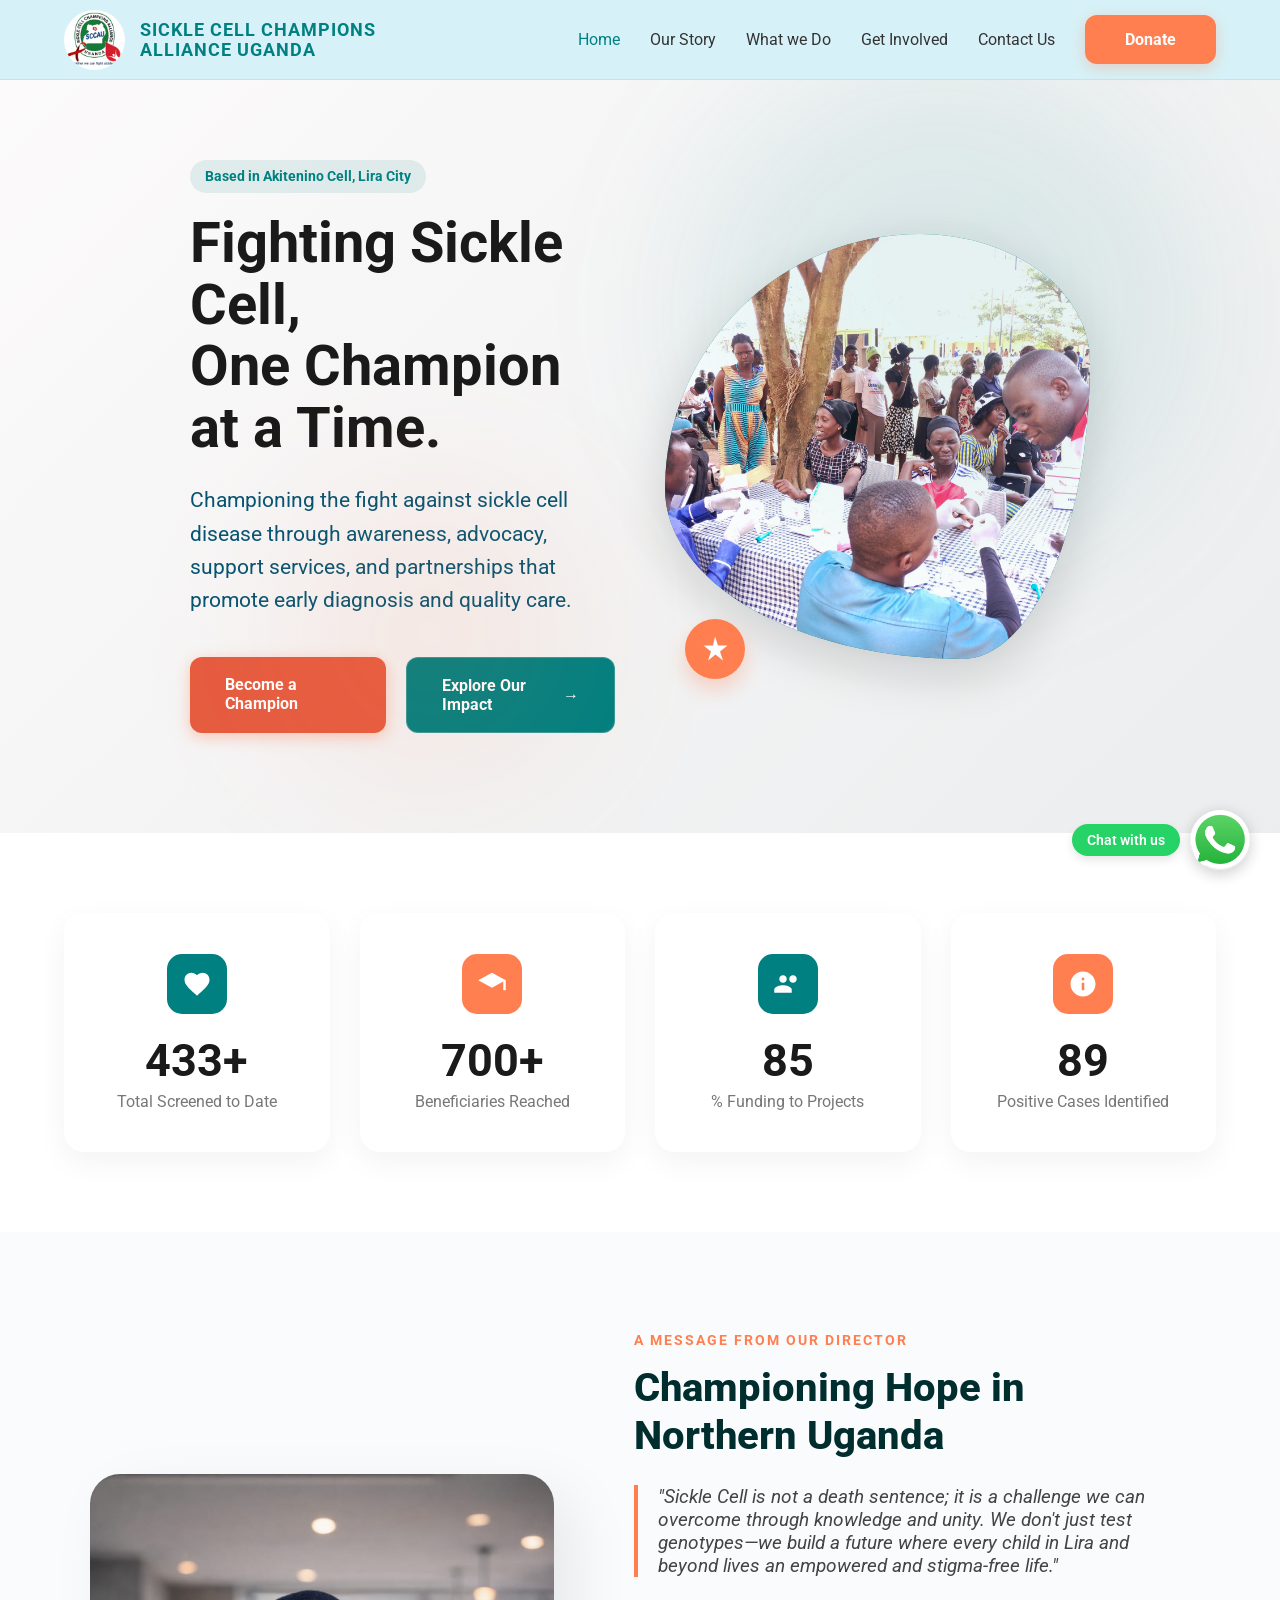
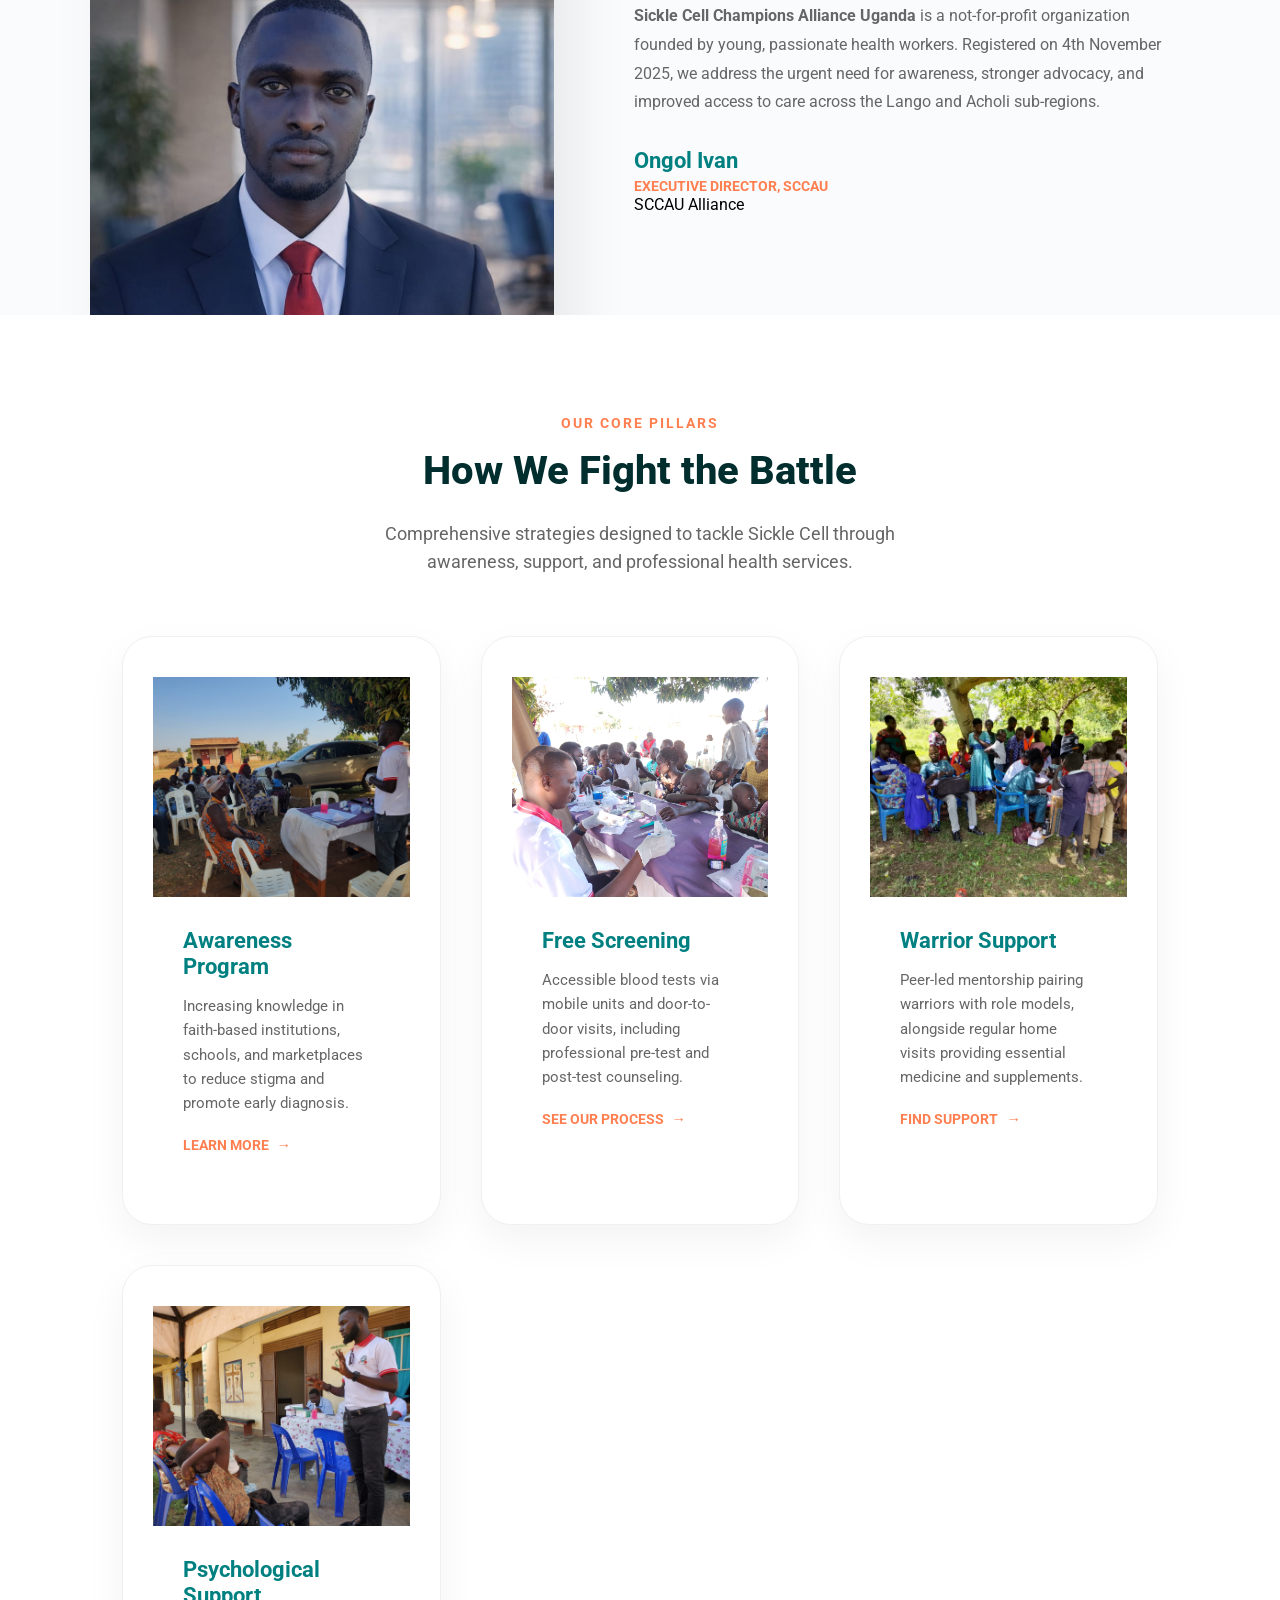
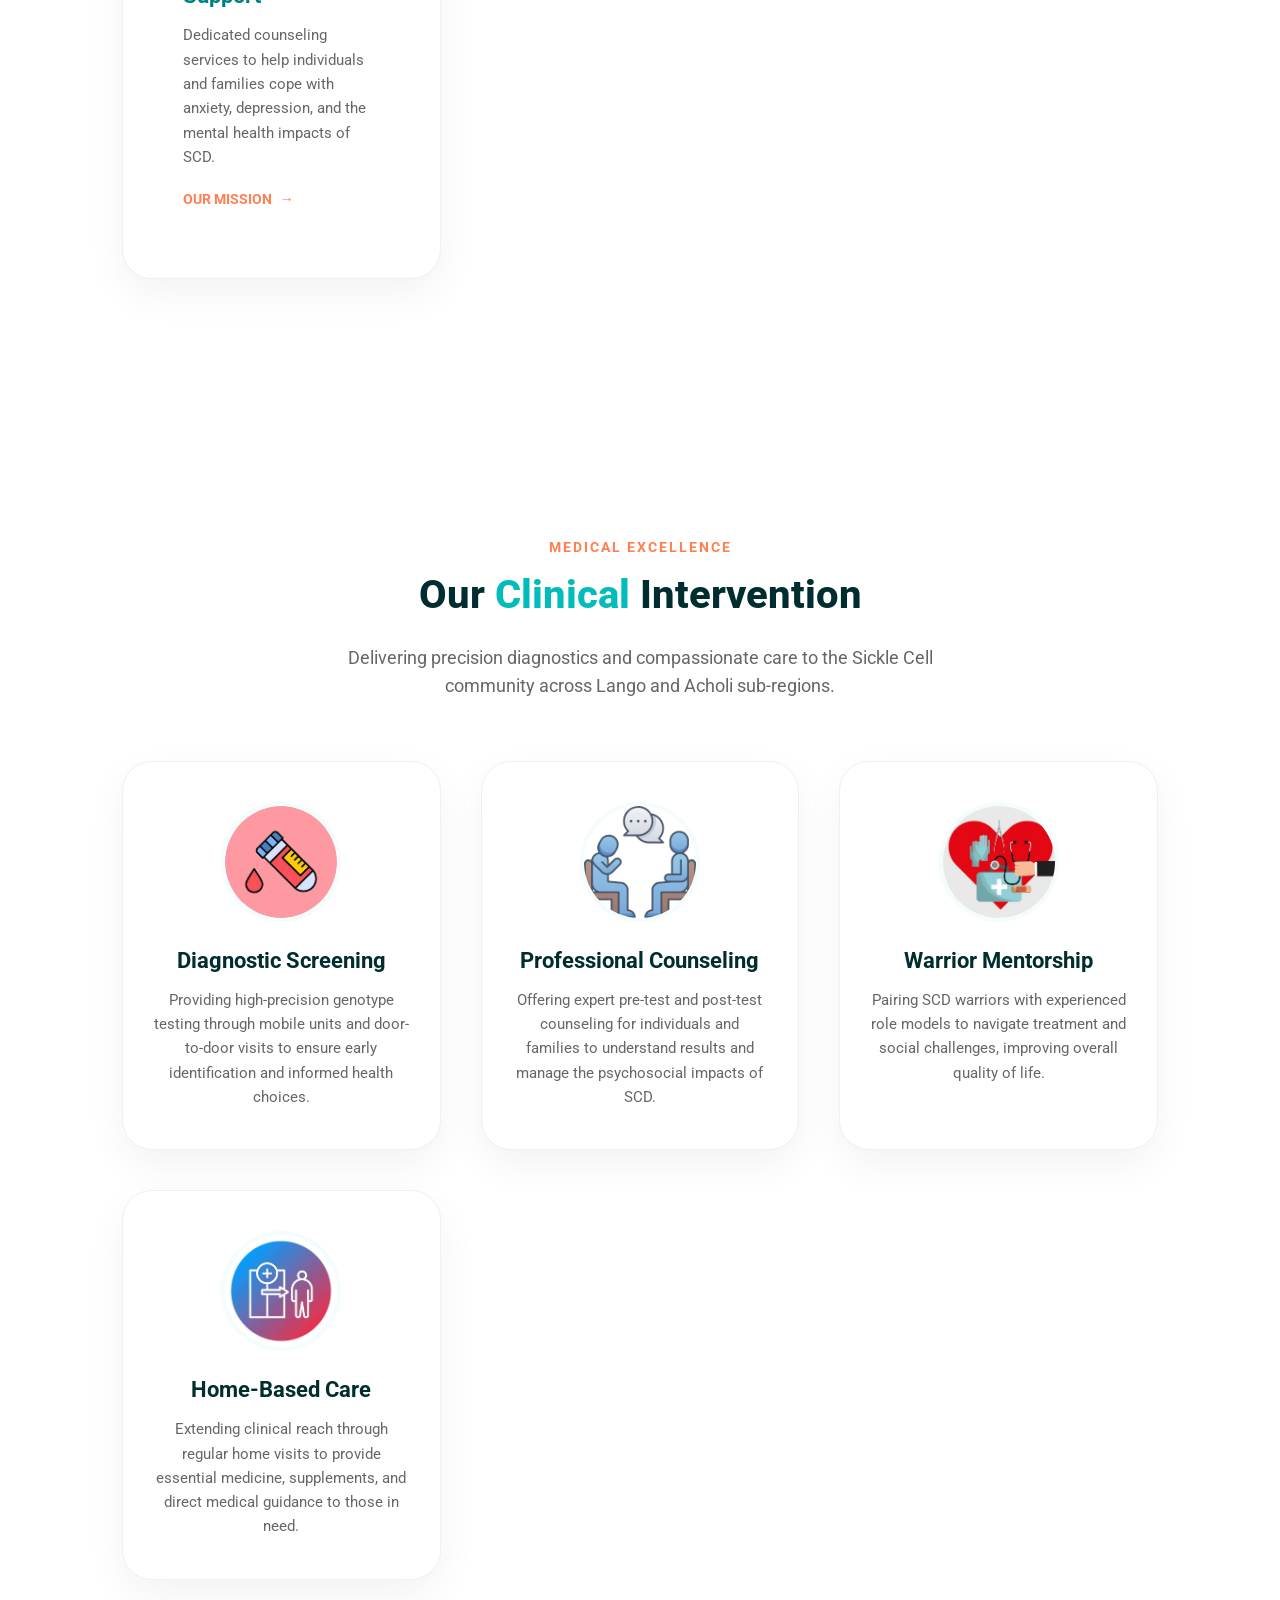
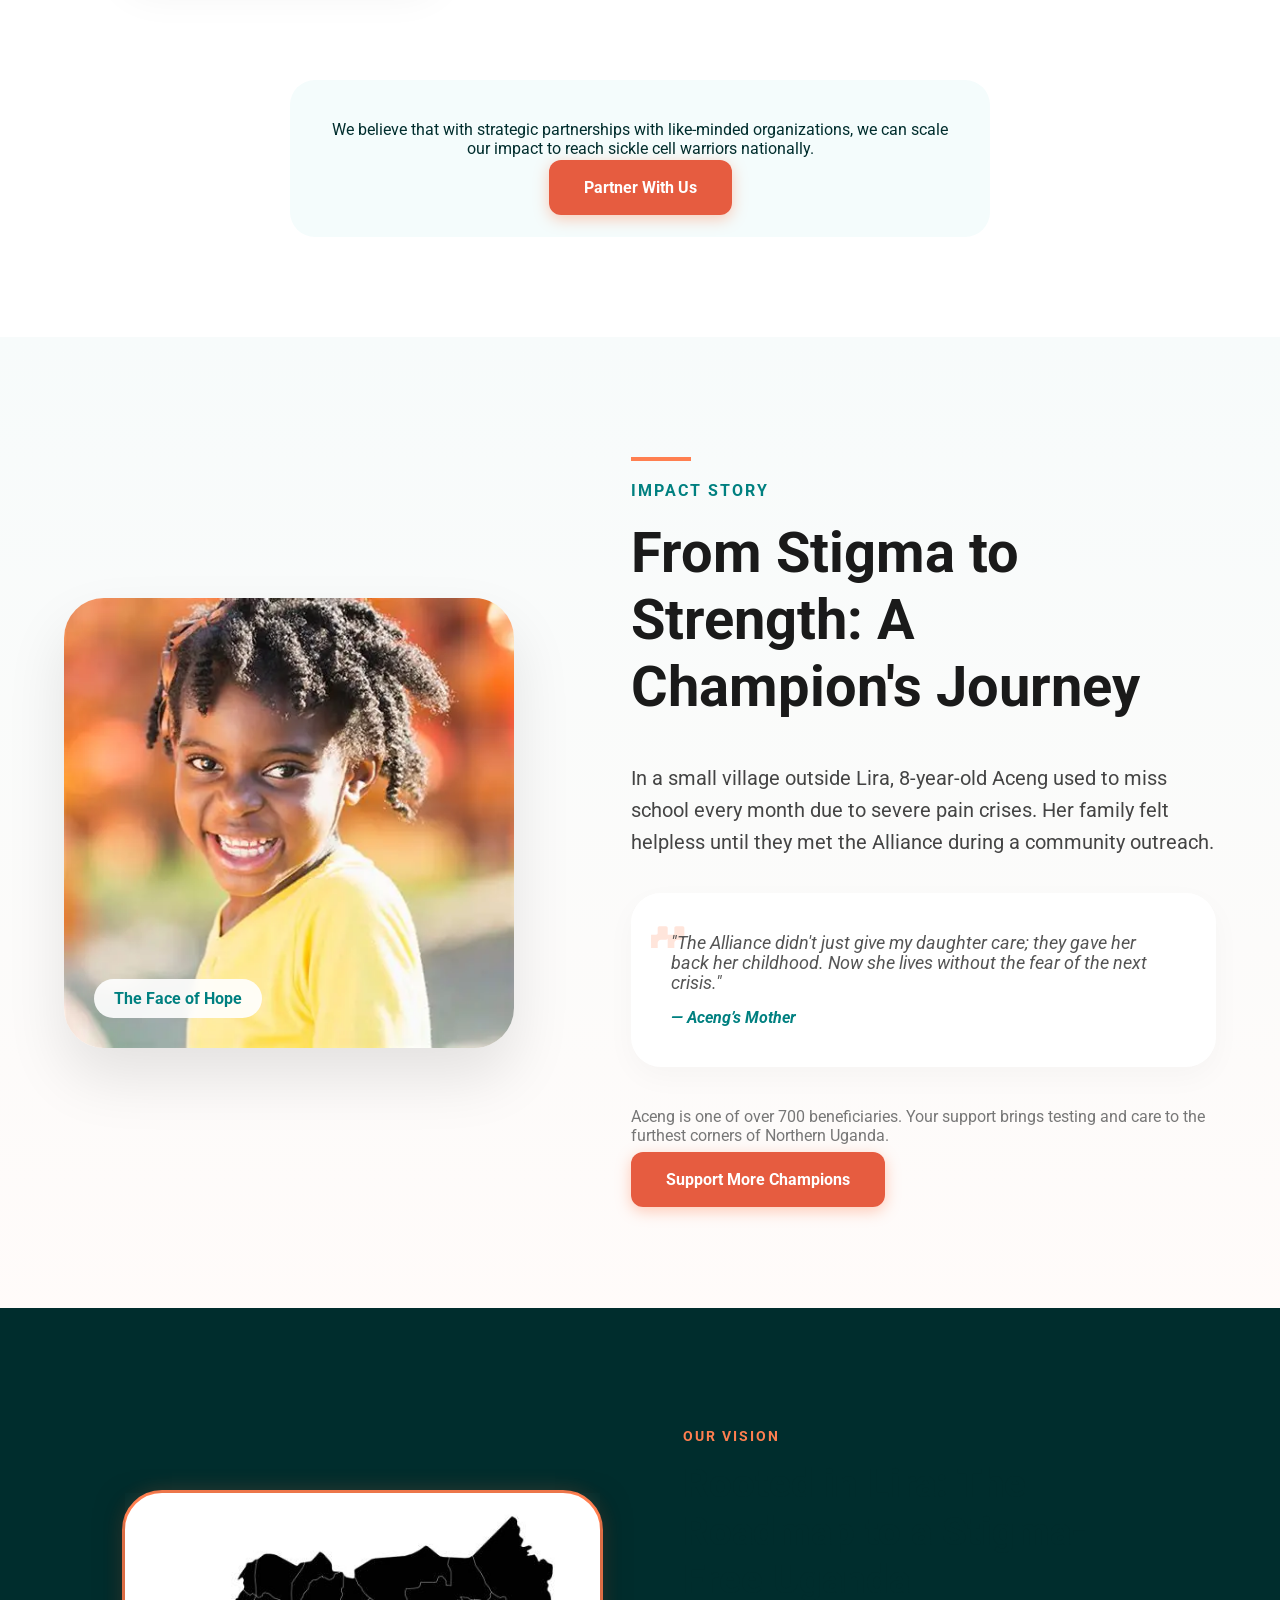
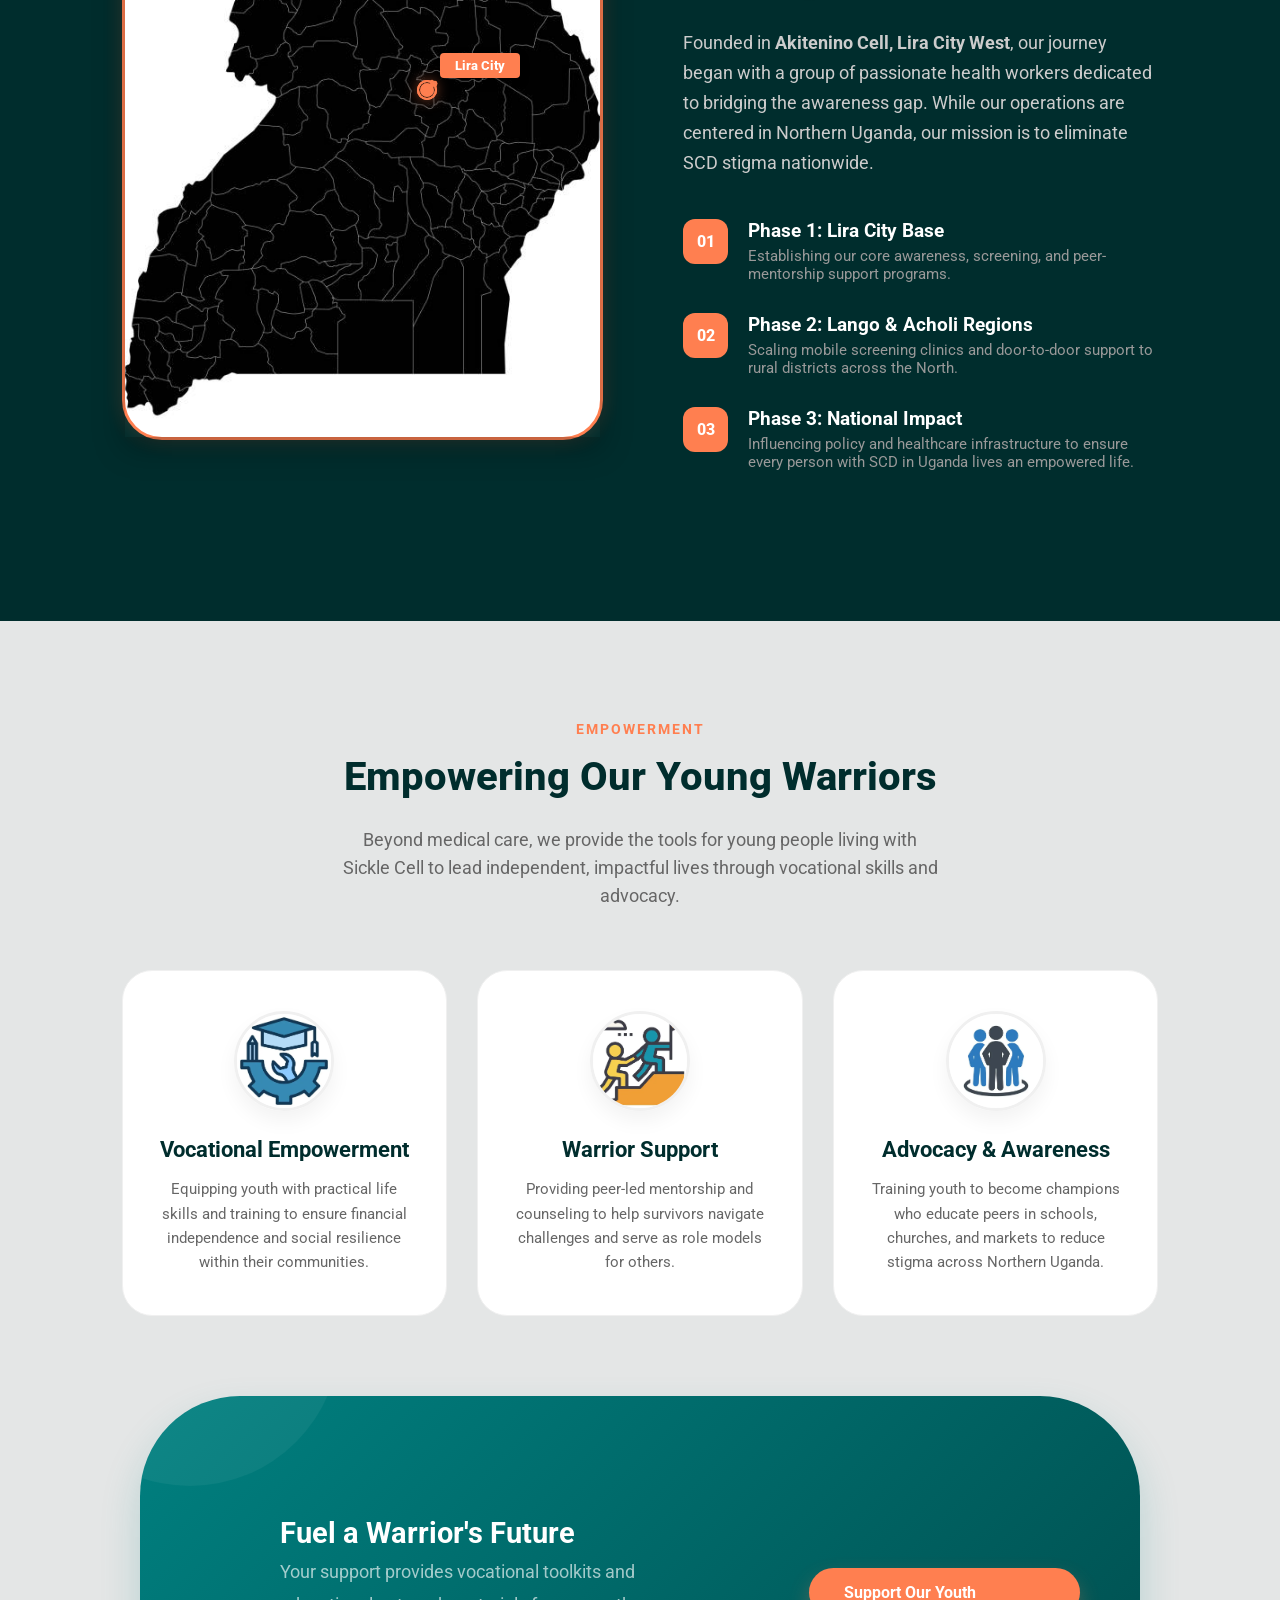
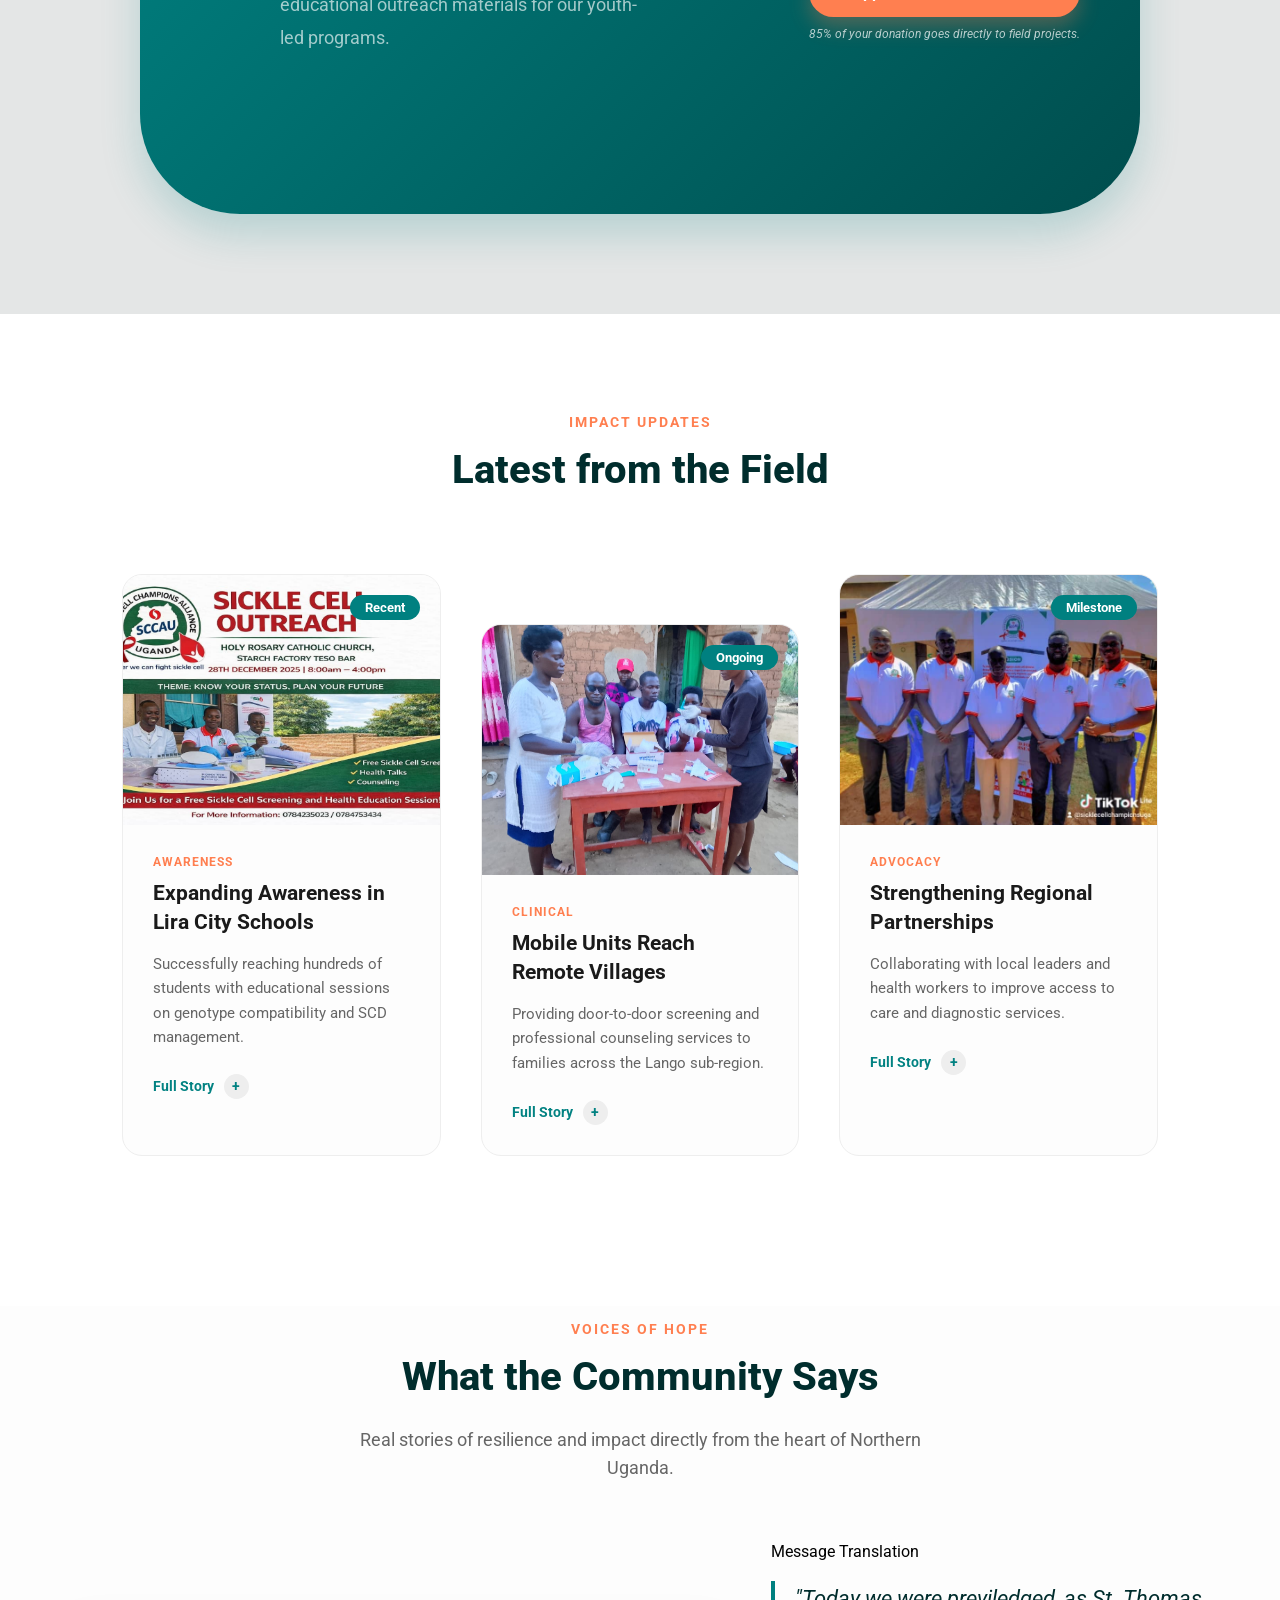
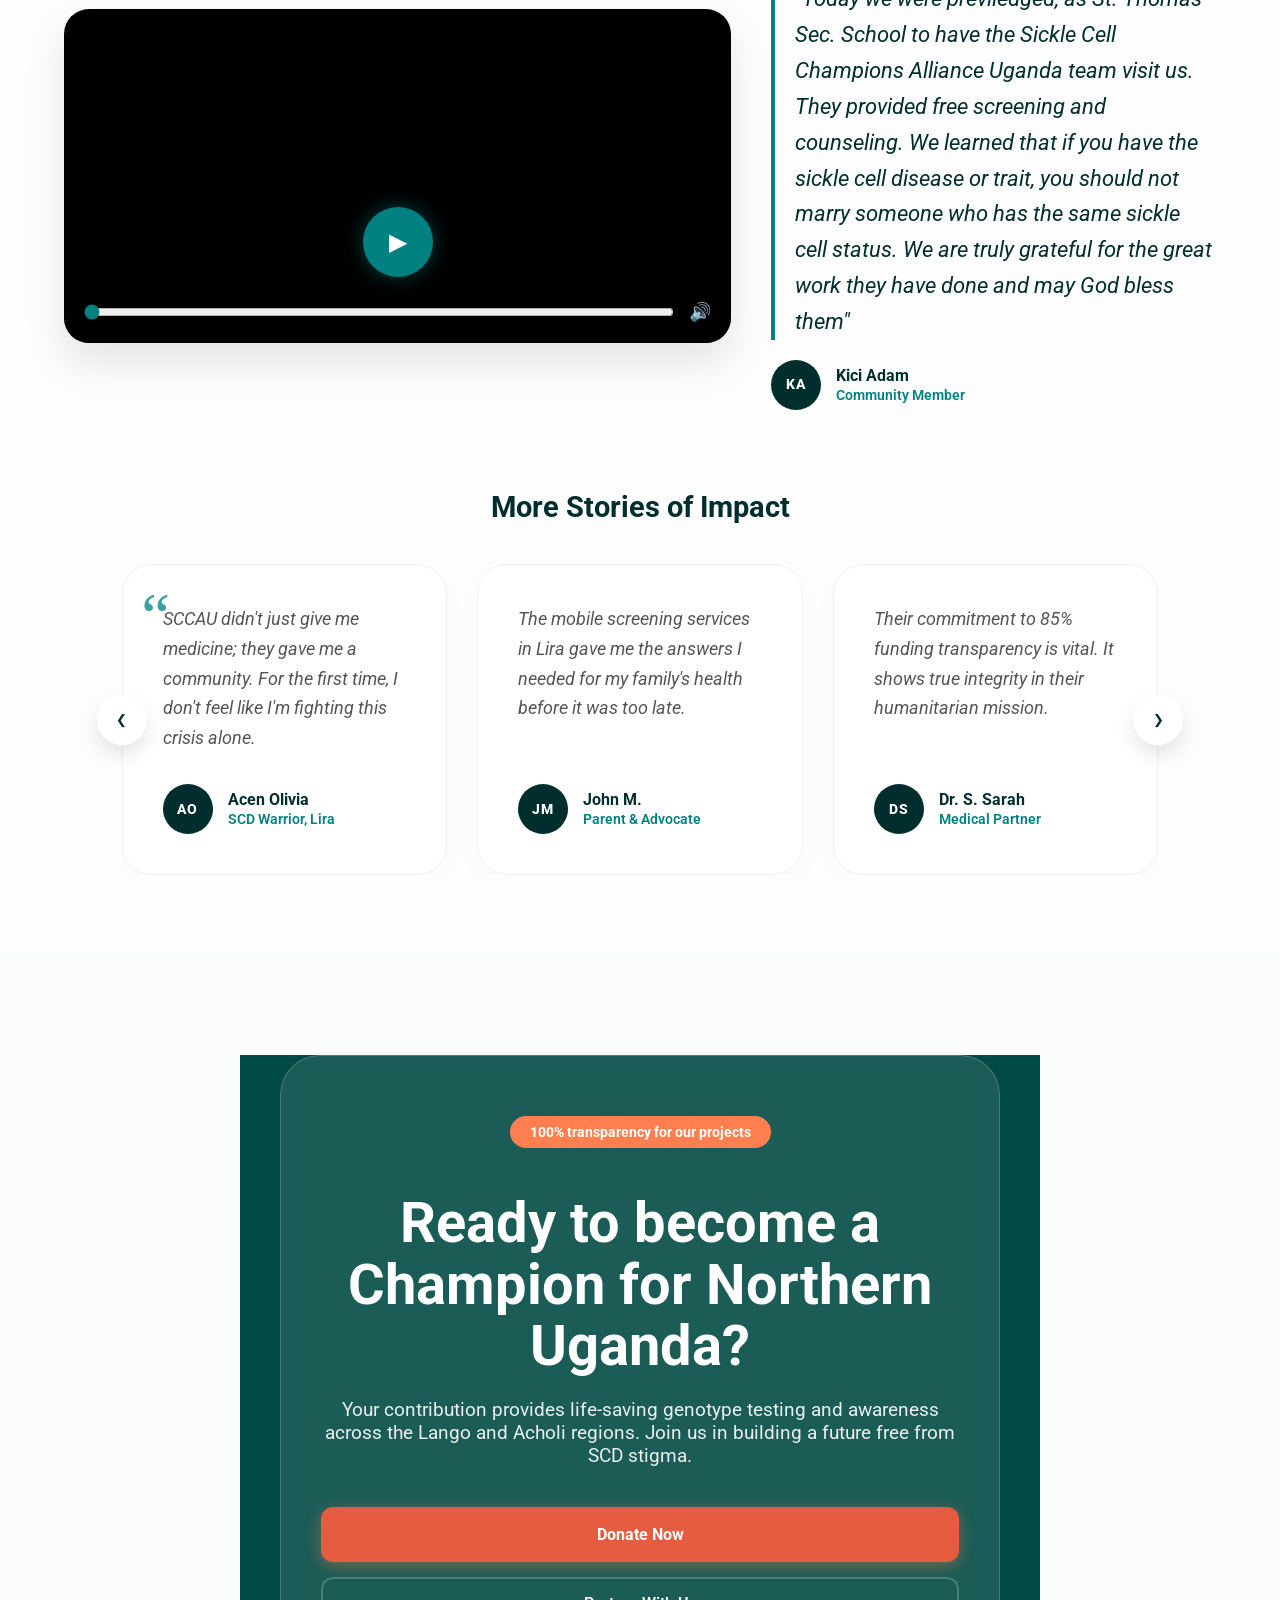
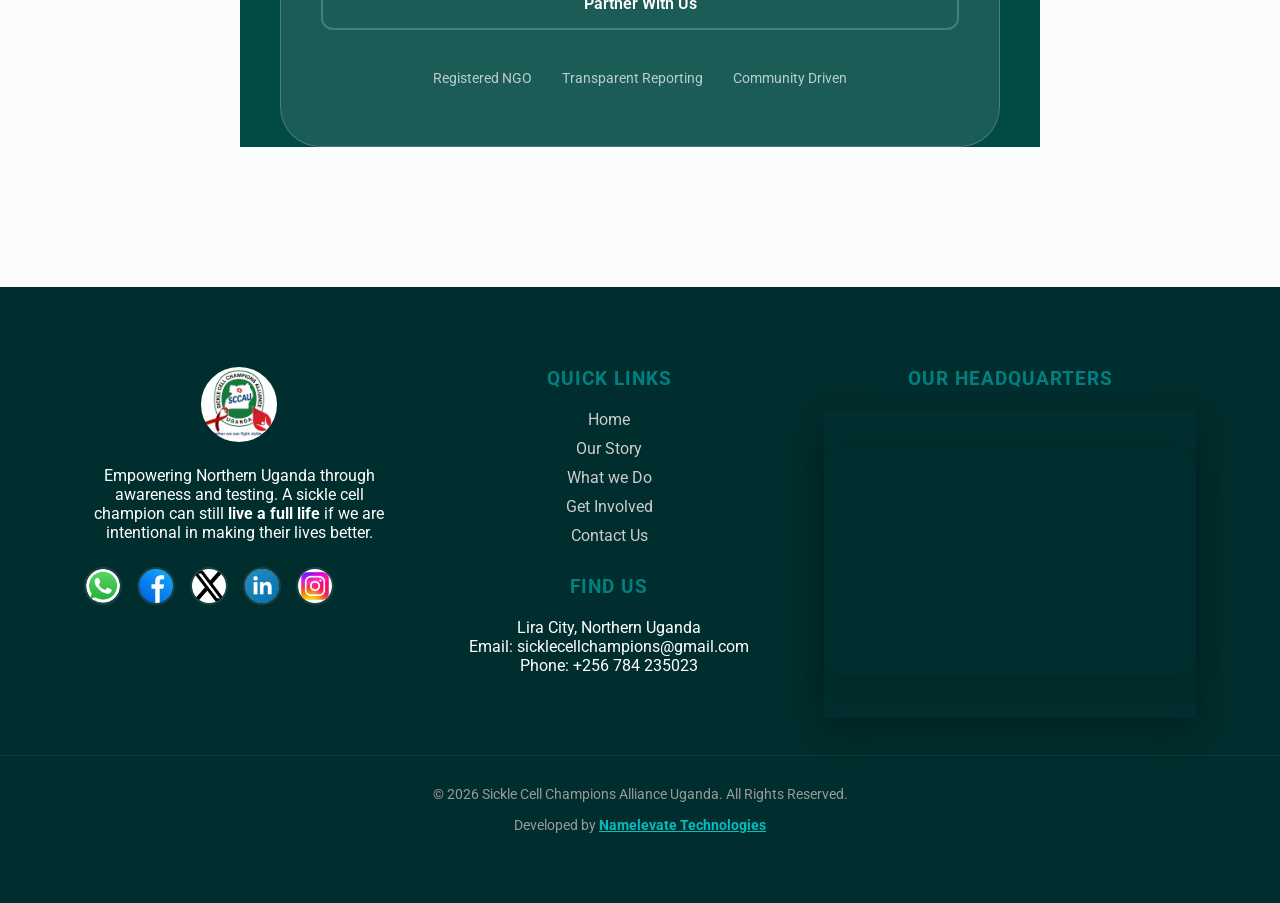
==== commit 4fc4d946: "button update" ====
--- a/index.html
+++ b/index.html
@@ -46,14 +46,14 @@
             <p class="hero-description" style="color: rgb(5, 84, 114);">Championing the fight against sickle cell disease through awareness, advocacy, support services, and partnerships that promote early diagnosis and quality care.</p>
             
             <div class="hero-btns">
-                <a href="#" class="btn-primary">Become a Champion</a>
-                <a href="#" class="btn-secondary" style="background-color: teal;">Explore Our Impact <span>→</span></a>
+                <a href="involve.html" class="btn-primary">Become a Champion</a>
+                <a href="programs.html" class="btn-secondary" style="background-color: teal;">Explore Our Impact <span>→</span></a>
             </div>
         </div>
 
         <div class="hero-image-wrapper">
             <div class="blob-mask">
-                <img src="IMAGES/sccau1.jpg" alt="Sickle Cell Champions Alliance Uganda" class="hero-img">
+                <img src="IMAGES/sccau28.jpg" alt="Sickle Cell Champions Alliance Uganda" class="hero-img">
             </div>
             <div class="floating-icon">
                 <svg viewBox="0 0 24 24"><path d="M12 2l2.4 7.2h7.6l-6 4.8 2.4 7.2-6-4.8-6 4.8 2.4-7.2-6-4.8h7.6z"/></svg>
@@ -261,7 +261,7 @@
         <!-- Global Center-Aligned CTA -->
         <div class="clinical-cta reveal-up">
             <p>We believe that with strategic partnerships with like-minded organizations, we can scale our impact to reach sickle cell warriors nationally.</p>
-            <a href="#involvement-form" class="btn-primary">Partner With Our Medical Team</a>
+            <a href="involve.html" class="btn-primary">Partner With Us</a>
         </div>
     </div>
 </section>
@@ -294,7 +294,7 @@
 
             <div class="story-cta">
                 <p>Aceng is one of over 700 beneficiaries. Your support brings testing and care to the furthest corners of Northern Uganda.</p>
-                <a href="#" class="btn-primary">Support More Champions</a>
+                <a href="donate.html" class="btn-primary">Support More Champions</a>
             </div>
         </div>
 
@@ -406,7 +406,7 @@
                     <p>Your support provides vocational toolkits and educational outreach materials for our youth-led programs.</p>
                 </div>
                 <div class="cta-button-wrapper">
-                    <a href="#" class="btn-empower-donate">
+                    <a href="donate.html" class="btn-empower-donate">
                         <span>Support Our Youth</span>
                         <i class="fas fa-arrow-right"></i>
                     </a>
@@ -615,8 +615,8 @@
             </p>
             
             <div class="cta-actions">
-                <a href="#" class="btn-primary pulse">Donate Now</a>
-                <a href="#" class="btn-outline">Partner With Us</a>
+                <a href="donate.html" class="btn-primary pulse">Donate Now</a>
+                <a href="involve.html" class="btn-outline">Partner With Us</a>
             </div>
 
             <div class="cta-trust-indicators">
--- a/style.css
+++ b/style.css
@@ -108,6 +108,10 @@
     background-color: var(--teal);
     transition: all 0.3s ease-in-out;
 }
+  .break::before {
+        content: "\A";
+        white-space: pre;
+    }
 
 @media (max-width: 992px) {
  /*   .brand-name {
@@ -3076,7 +3080,7 @@
     position: relative;
     height: 100vh; /* Full screen height */
     min-height: 700px;
-    background-image: url('IMAGES/outreach.webp');
+    background-image: url('IMAGES/sccau1.jpg');
     background-size: cover;
     background-position: center;
     background-attachment: fixed; /* Creates a high-end parallax effect */
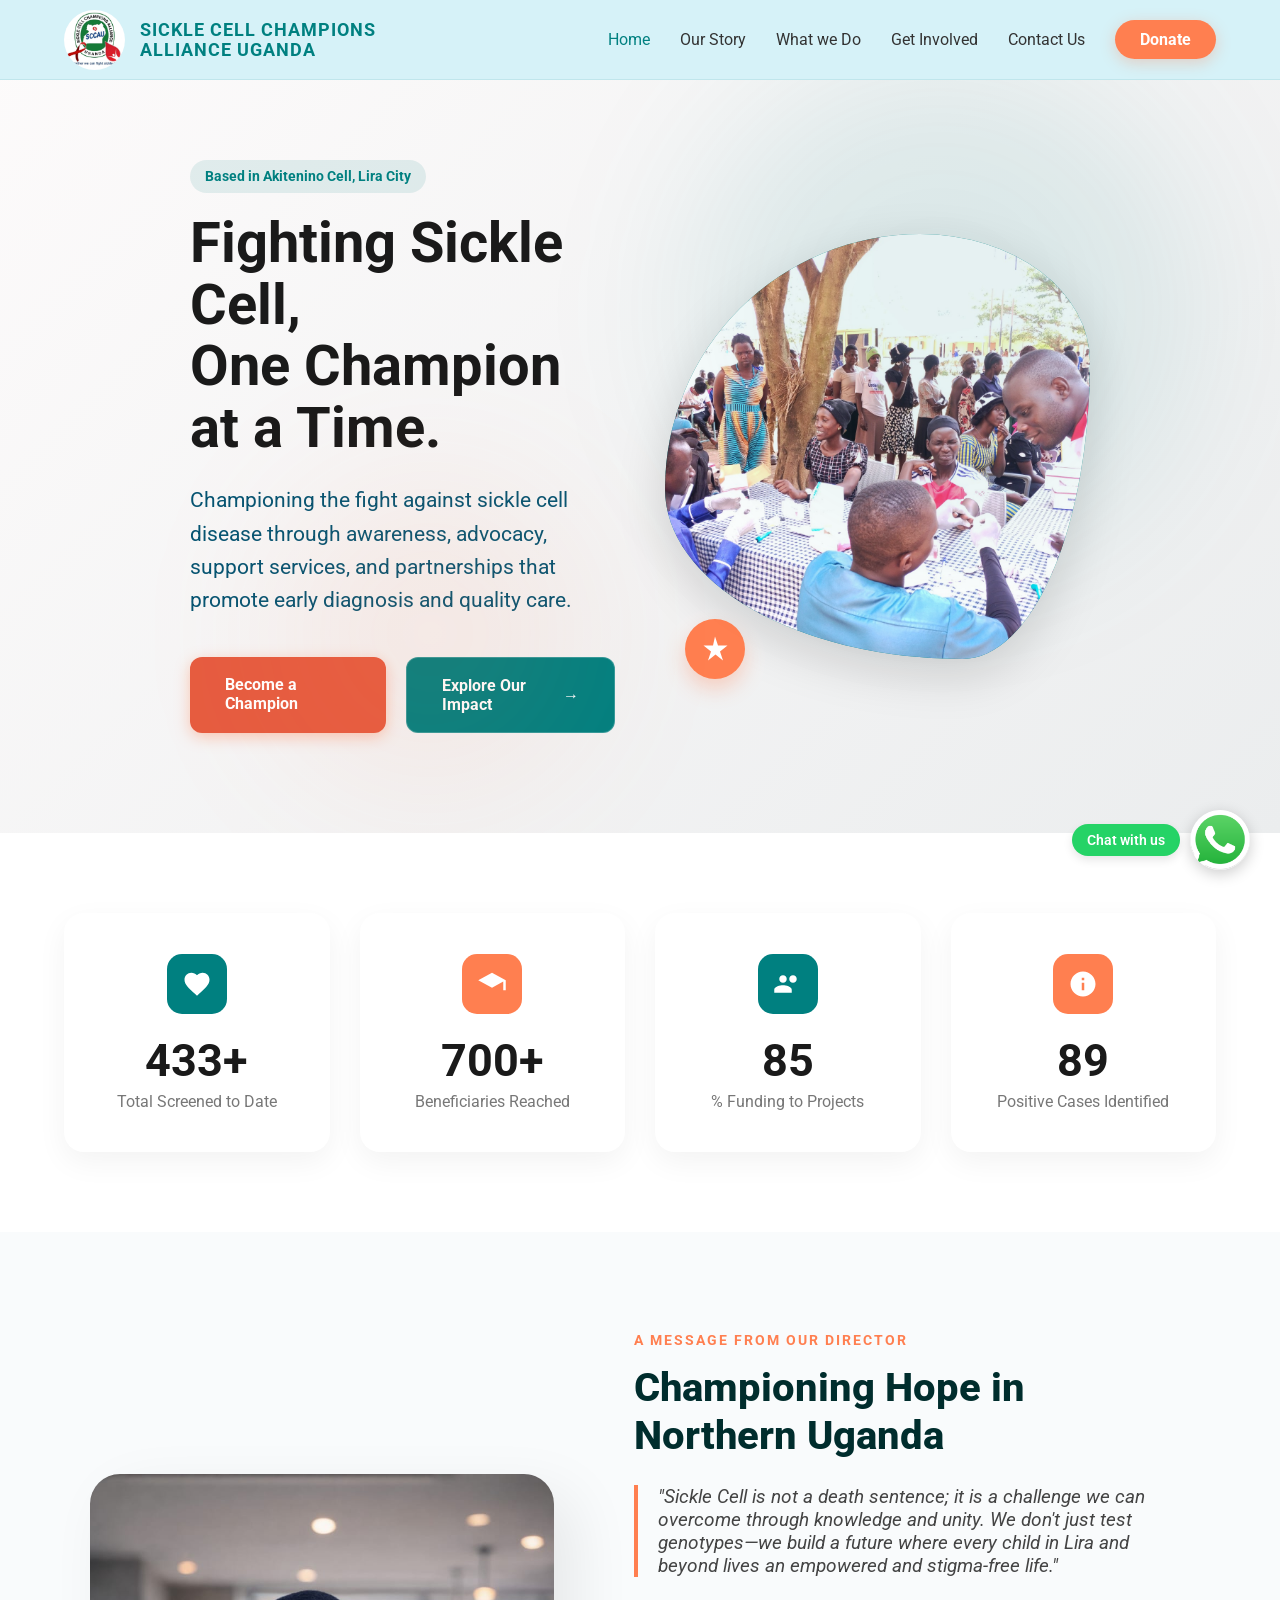
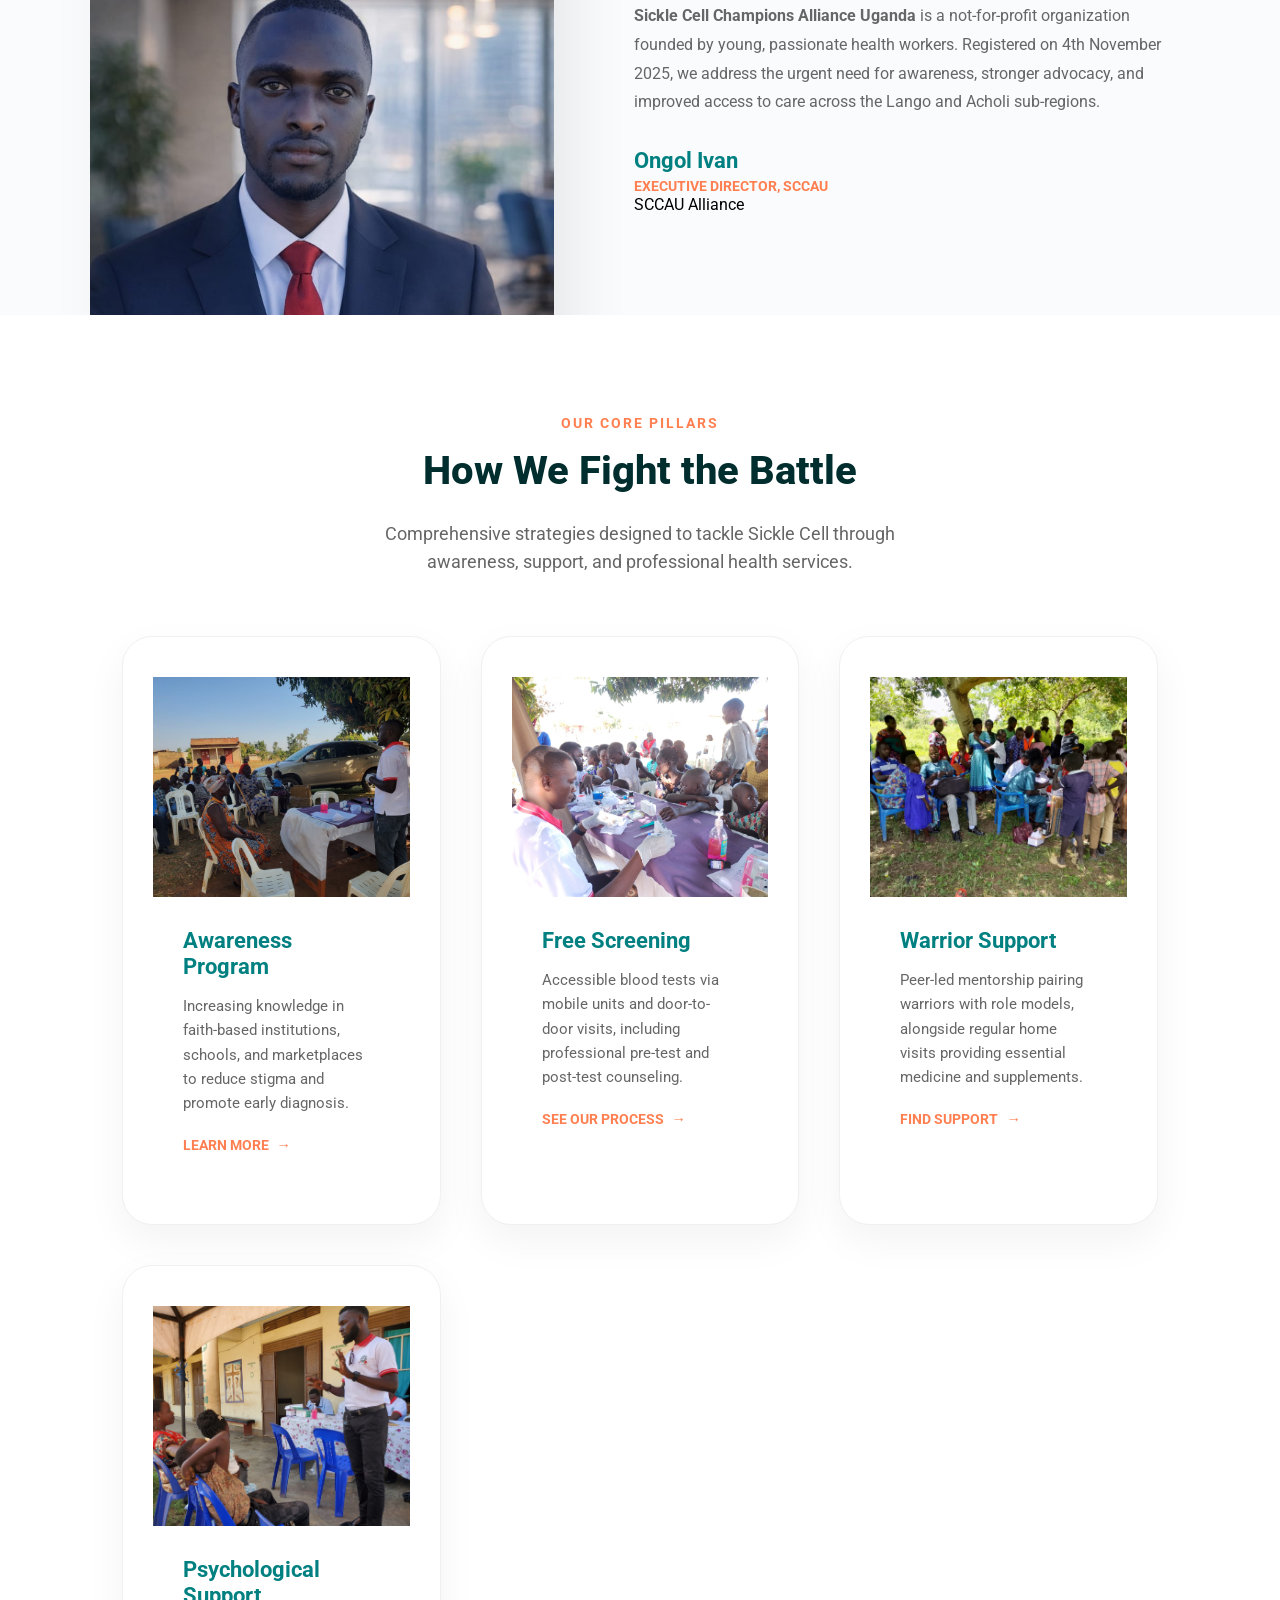
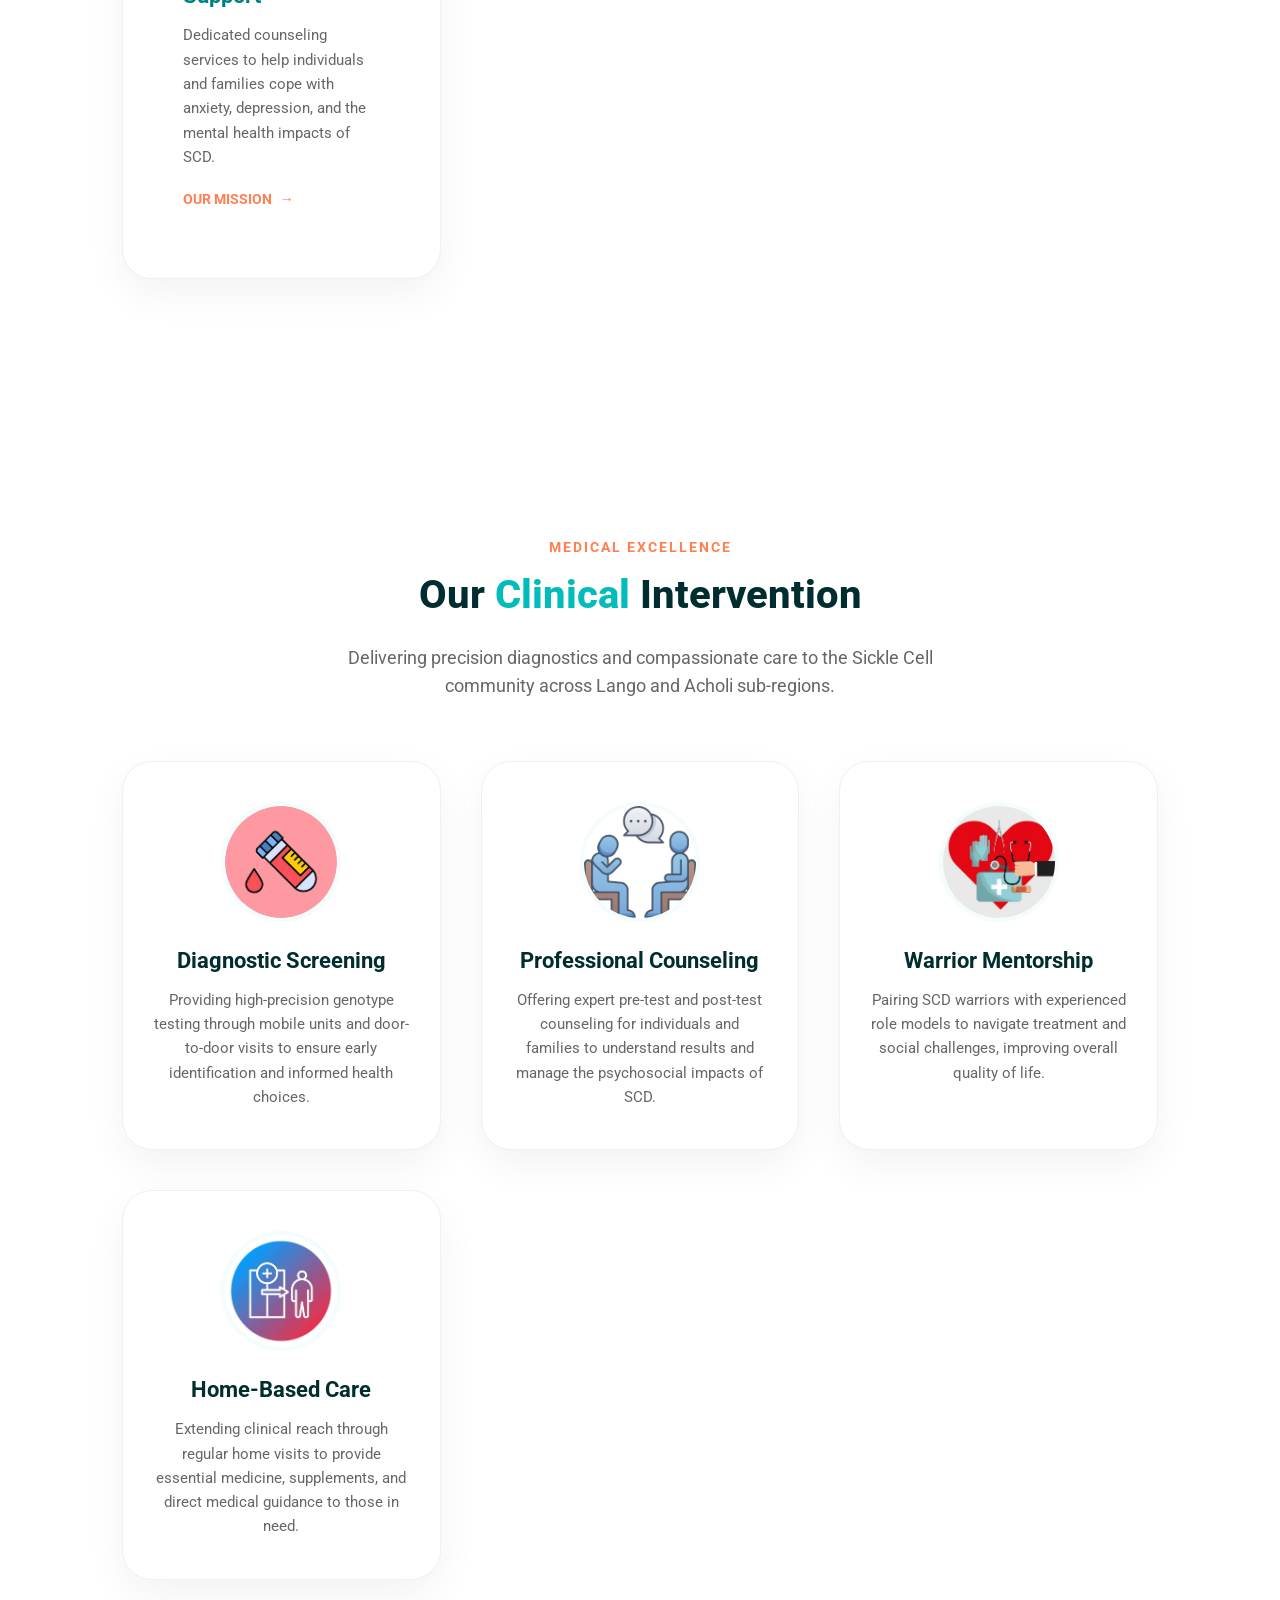
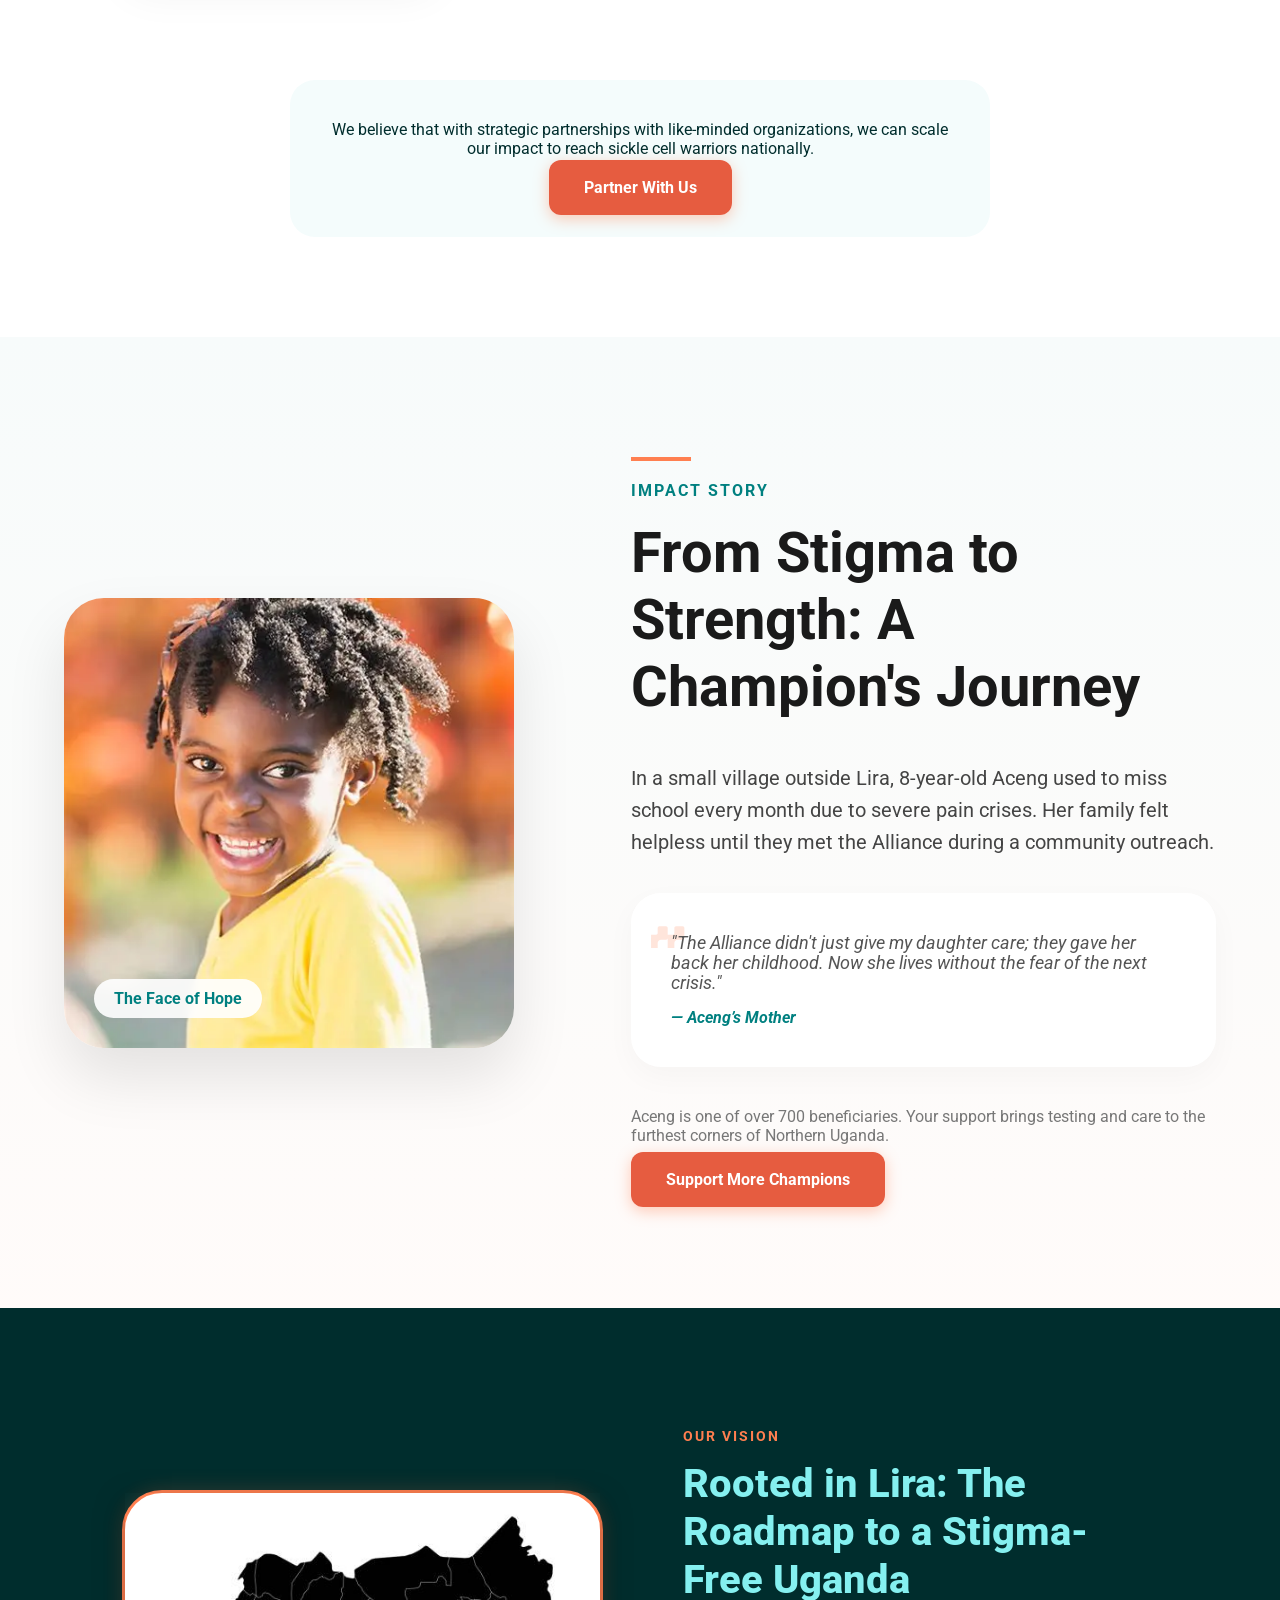
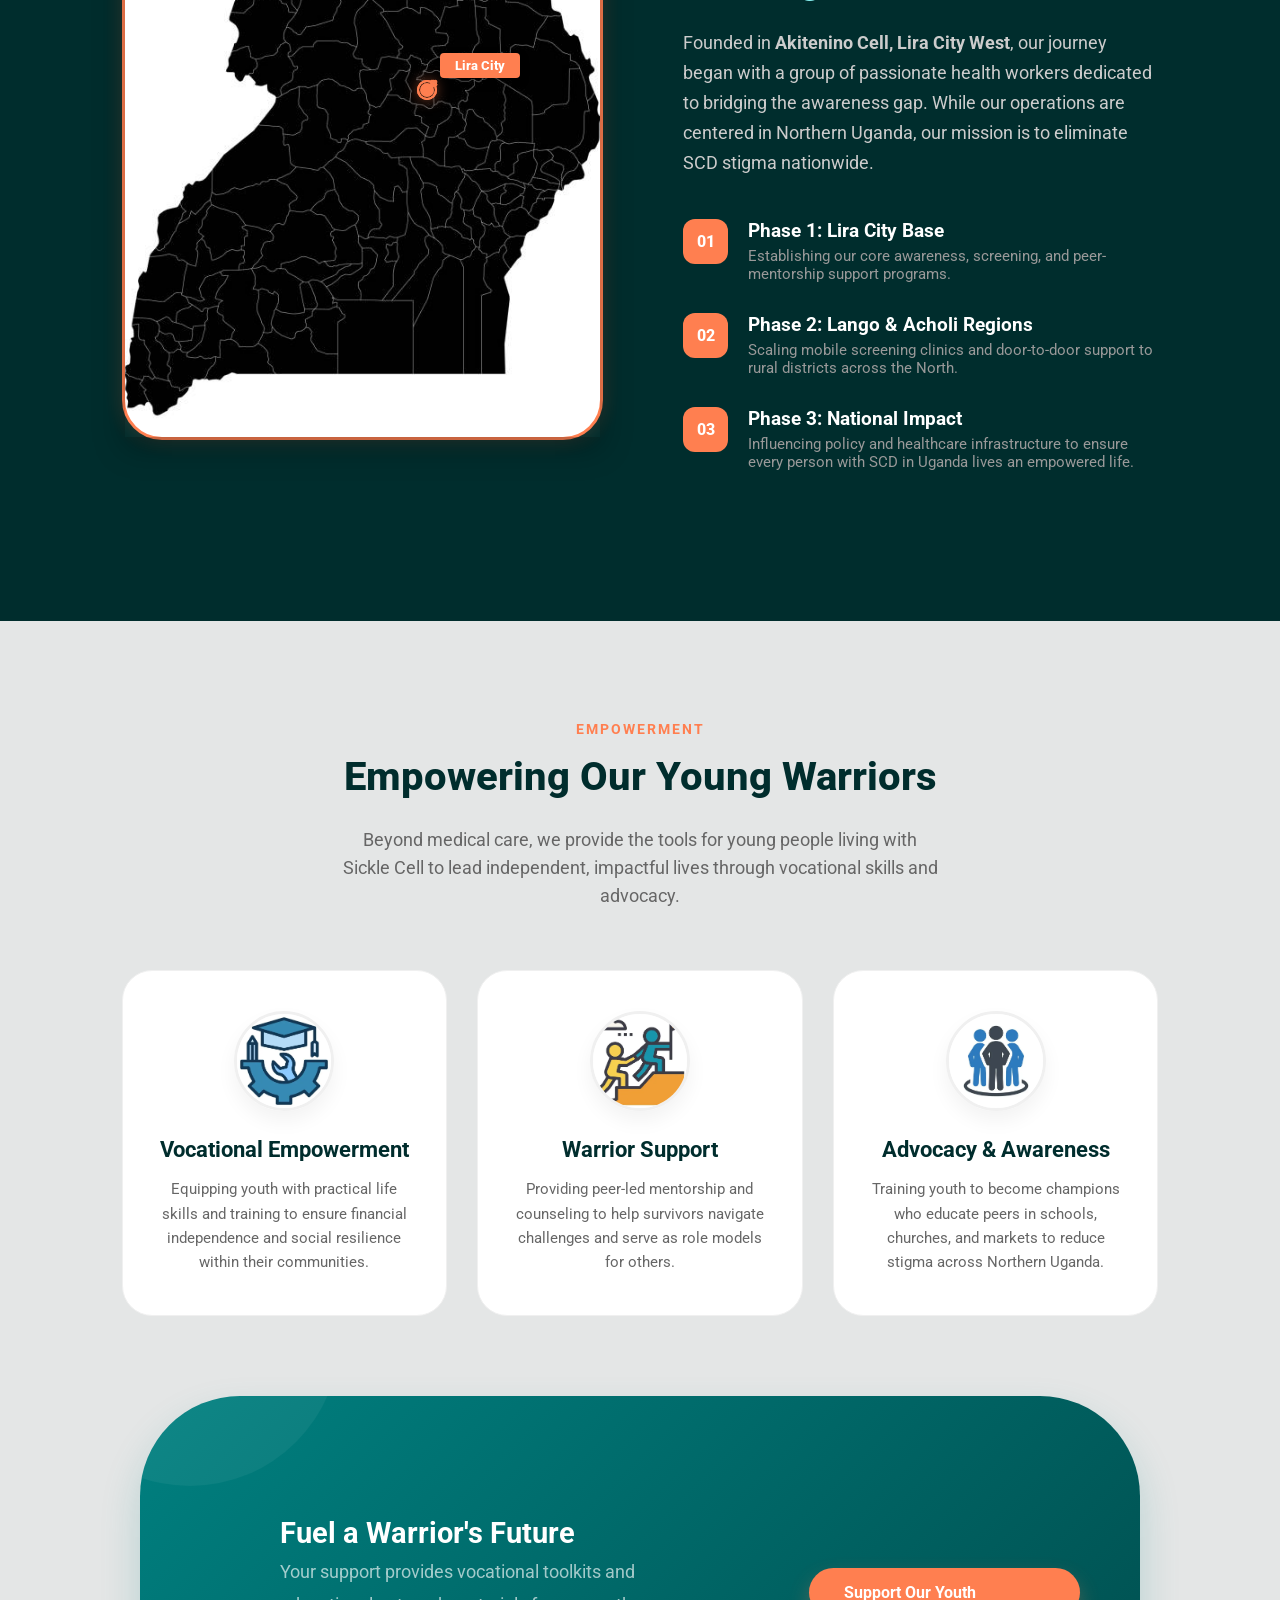
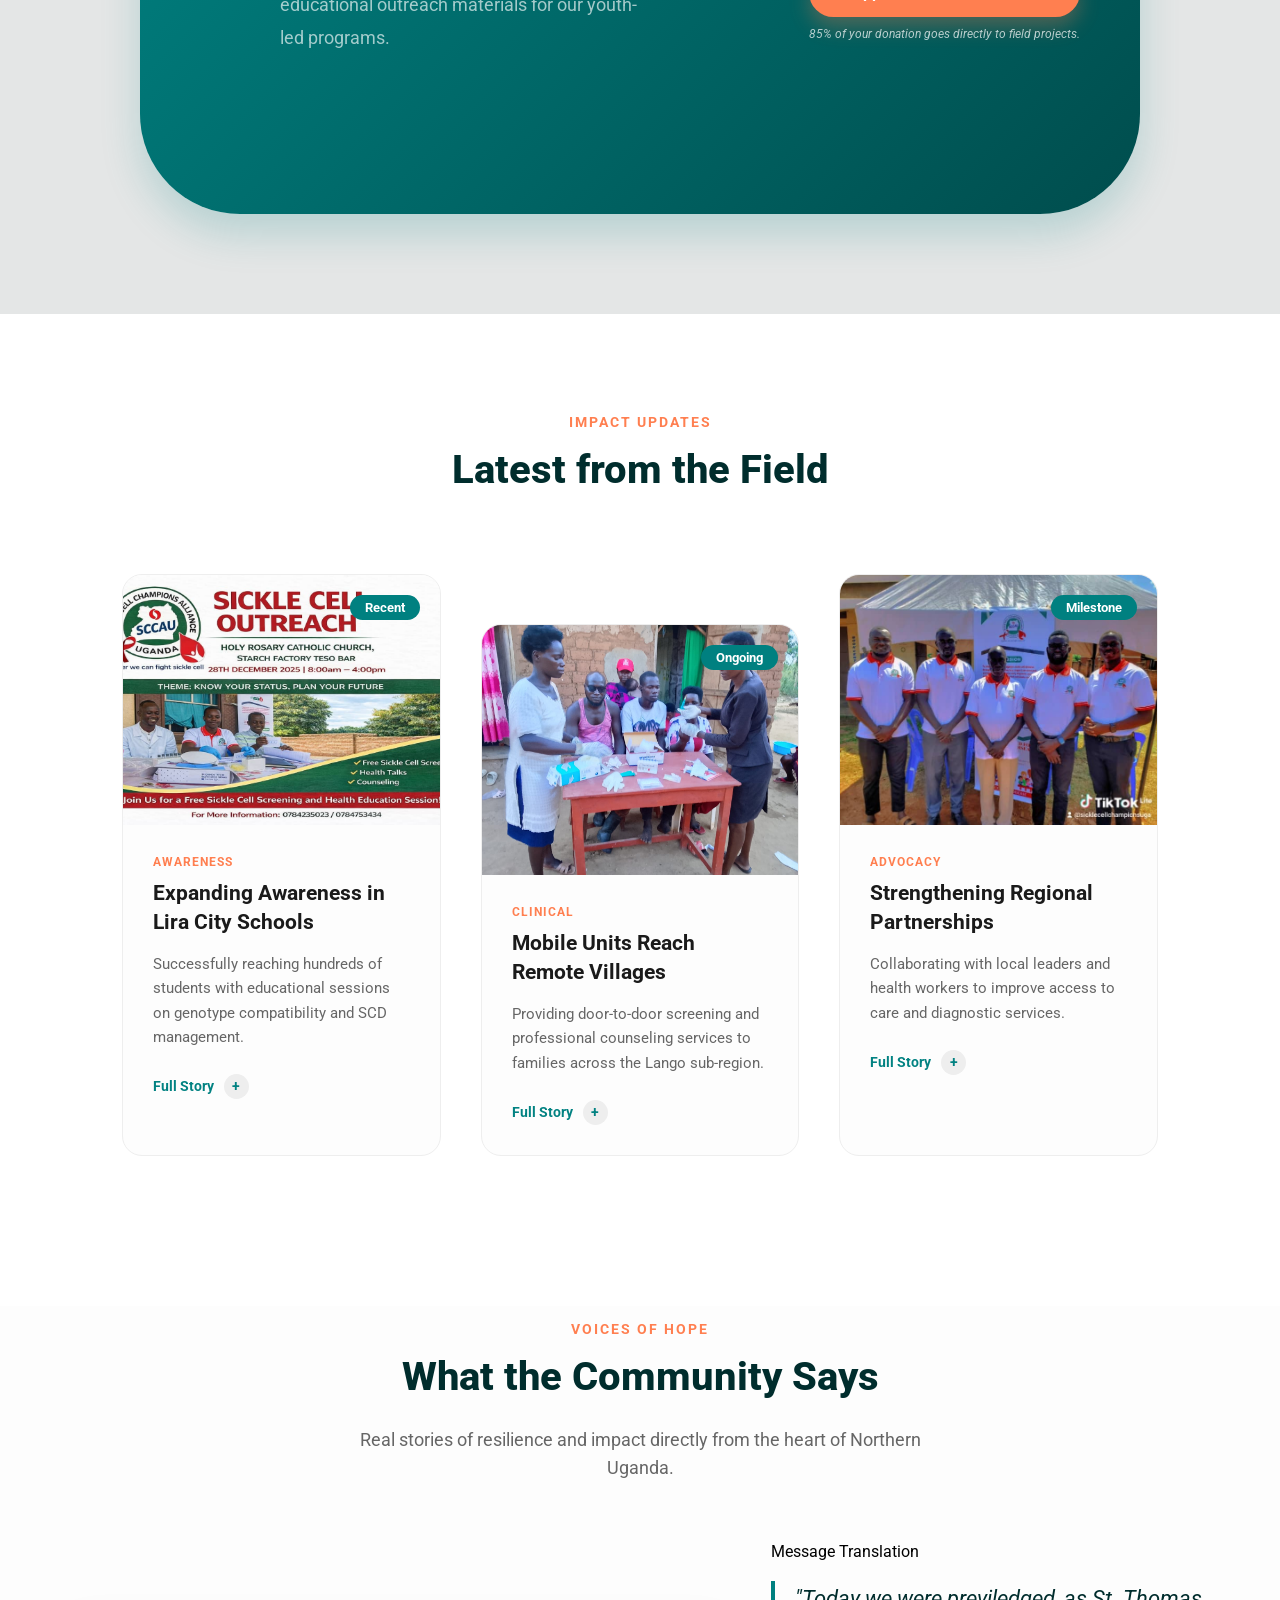
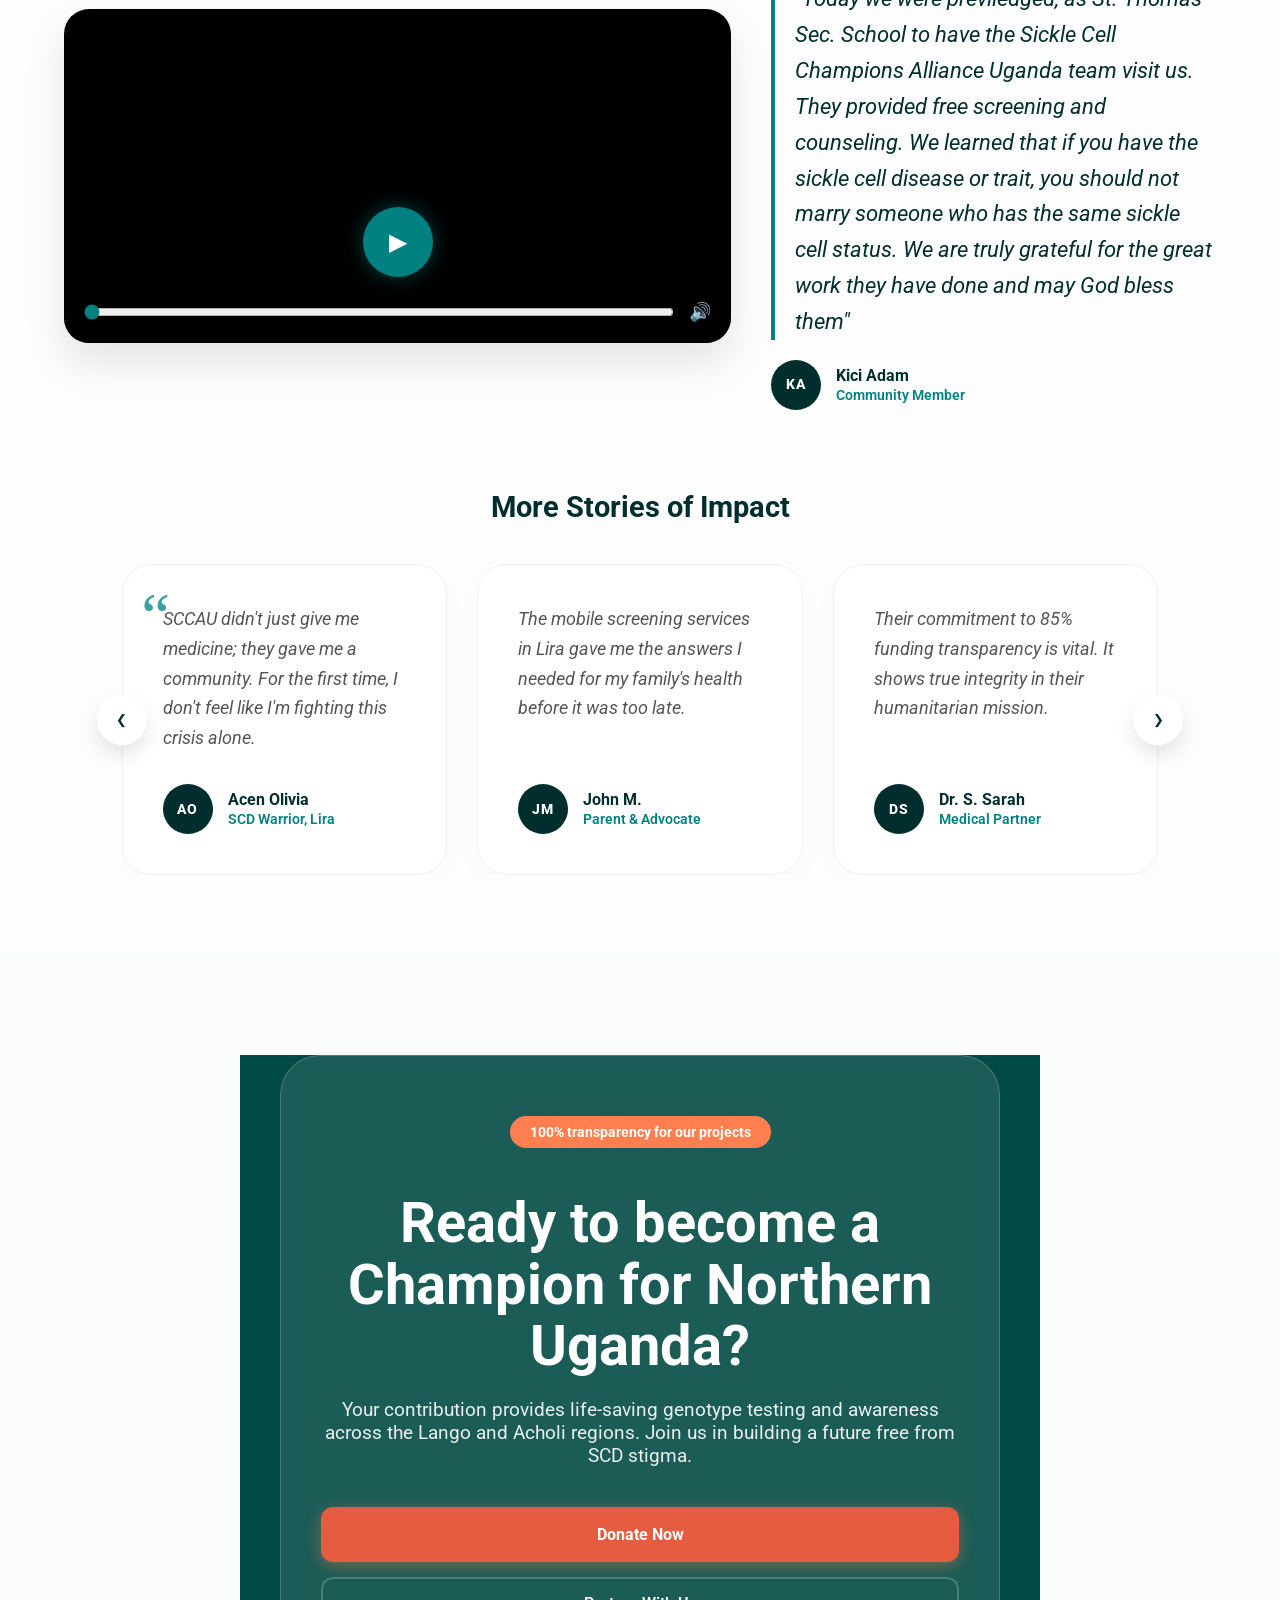
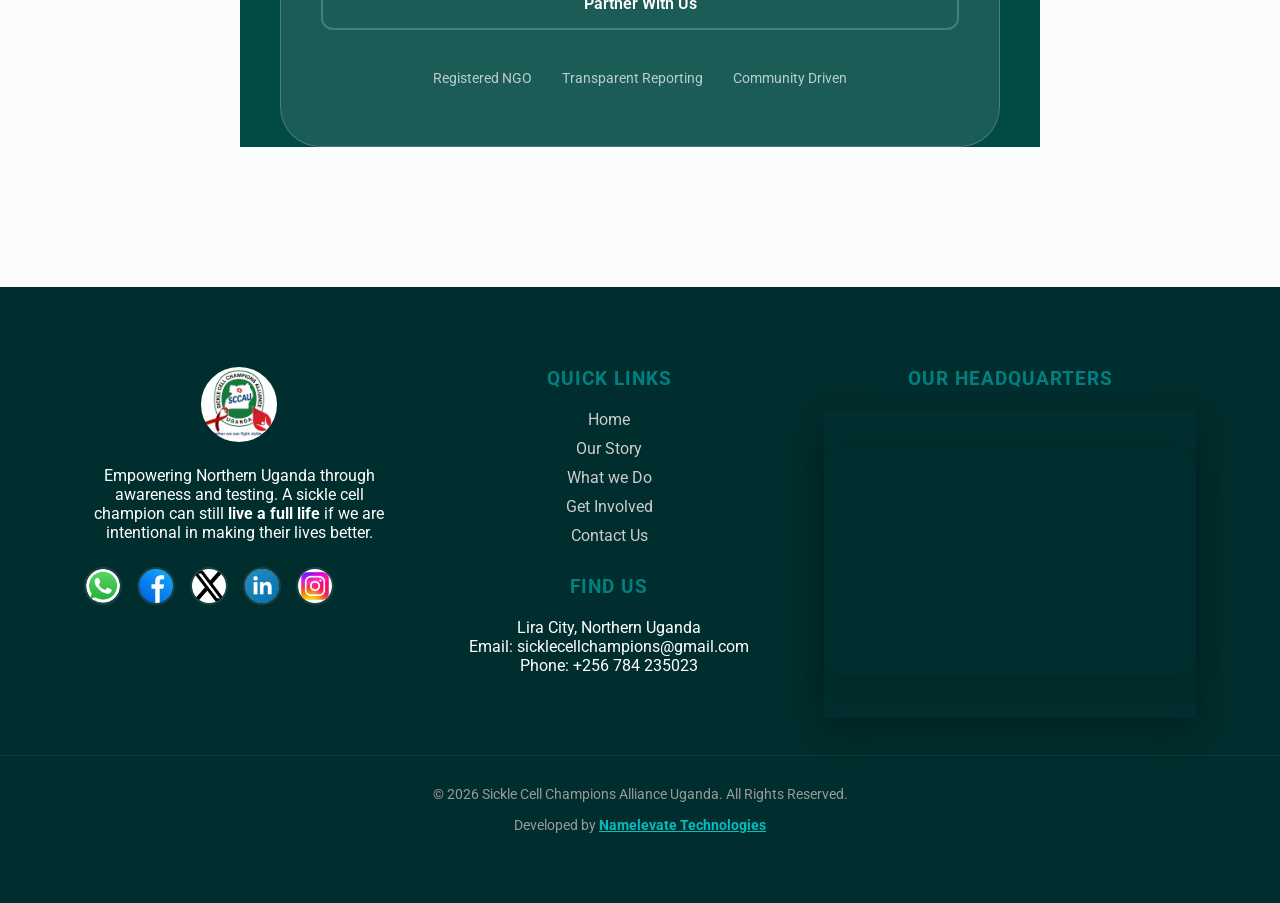
==== commit 1bae867a: "Loader and image compression" ====
--- a/index.html
+++ b/index.html
@@ -8,6 +8,27 @@
     <title>Sickle Cell Champions Alliance Uganda</title>
 </head>
 <body>
+<!--=======================================================Loader starts=================================================-->
+    <div id="loader-wrapper">
+    <div class="loader-content">
+        <div class="cell-container">
+            <div class="blood-cell"></div>
+            <div class="progress-circle"></div>
+        </div>
+        
+        <h2 class="loader-title">
+            <span>Sickle Cell Champions</span><br>
+            <span class="sub-text2">Alliance Uganda</span>
+        </h2>
+        
+        <div class="progress-container">
+            <div class="progress-bar" id="load-bar"></div>
+        </div>
+        <div class="progress-text"><span id="load-percentage">0</span>%</div>
+    </div>
+</div>
+<!--=======================================================Loader ends=================================================-->
+<!--=============================================Navigation starts=================================================-->
 
     <nav class="navbar">
         <div class="nav-container">
@@ -53,7 +74,7 @@
 
         <div class="hero-image-wrapper">
             <div class="blob-mask">
-                <img src="IMAGES/sccau28.jpg" alt="Sickle Cell Champions Alliance Uganda" class="hero-img">
+                <img src="IMAGES/sccau28-new.jpeg" alt="Sickle Cell Champions Alliance Uganda" class="hero-img">
             </div>
             <div class="floating-icon">
                 <svg viewBox="0 0 24 24"><path d="M12 2l2.4 7.2h7.6l-6 4.8 2.4 7.2-6-4.8-6 4.8 2.4-7.2-6-4.8h7.6z"/></svg>
@@ -151,7 +172,7 @@
         <div class="services-grid">
             <div class="service-card reveal-up">
                 <div class="service-image">
-                    <img src="IMAGES/sccau2.jpg" alt="Awareness Campaign in Lira">
+                    <img src="IMAGES/sccau2-new.jpeg" alt="Awareness Campaign in Lira">
                     <div class="service-overlay"></div>
                 </div>
                 <div class="service-content">
@@ -163,25 +184,25 @@
 
             <div class="service-card reveal-up" style="animation-delay: 0.2s;">
                 <div class="service-image">
-                    <img src="IMAGES/sccau3.jpg" alt="Free Sickle Cell Screening">
+                    <img src="IMAGES/sccau3-new.jpeg" alt="Free Sickle Cell Screening">
                     <div class="service-overlay"></div>
                 </div>
                 <div class="service-content">
                     <h3>Free Screening</h3>
                     <p>Accessible blood tests via mobile units and door-to-door visits, including professional pre-test and post-test counseling.</p>
-                    <a href="#" class="read-more">See Our Process <span>→</span></a>
+                    <a href="programs.html" class="read-more">See Our Process <span>→</span></a>
                 </div>
             </div>
 
             <div class="service-card reveal-up" style="animation-delay: 0.4s;">
                 <div class="service-image">
-                    <img src="IMAGES/sccau4.jpg" alt="Warrior Support & Mentorship">
+                    <img src="IMAGES/sccau4-new.jpeg" alt="Warrior Support & Mentorship">
                     <div class="service-overlay"></div>
                 </div>
                 <div class="service-content">
                     <h3>Warrior Support</h3>
                     <p>Peer-led mentorship pairing warriors with role models, alongside regular home visits providing essential medicine and supplements.</p>
-                    <a href="#" class="read-more">Find Support <span>→</span></a>
+                    <a href="programs.html" class="read-more">Find Support <span>→</span></a>
                 </div>
             </div>
 
@@ -193,7 +214,7 @@
                 <div class="service-content">
                     <h3>Psychological Support</h3>
                     <p>Dedicated counseling services to help individuals and families cope with anxiety, depression, and the mental health impacts of SCD.</p>
-                    <a href="#" class="read-more">Our Mission <span>→</span></a>
+                    <a href="programs.html" class="read-more">Our Mission <span>→</span></a>
                 </div>
             </div>
         </div>
@@ -328,7 +349,7 @@
 
             <div class="vision-text reveal-right">
                 <span class="section-tag">Our Vision</span>
-                <h2 class="section-title">Rooted in Lira: The Roadmap to a Stigma-Free Uganda</h2>
+                <h2 class="section-title" style="color: rgb(133, 240, 240);">Rooted in Lira: The Roadmap to a Stigma-Free Uganda</h2>
                 <p class="vision-desc">
                     Founded in <b>Akitenino Cell, Lira City West</b>, our journey began with a group of passionate health workers dedicated to bridging the awareness gap. While our operations are centered in Northern Uganda, our mission is to eliminate SCD stigma nationwide.
                 </p>
--- a/style.css
+++ b/style.css
@@ -3879,109 +3879,6 @@
 }
 
 
-/* --- FINANCIAL TRANSPARENCY --- */
-.financial-transparency {
-    padding: 100px 0;
-    background: #ffffff;
-}
-
-.transparency-grid {
-    display: grid;
-    grid-template-columns: 1fr 1fr;
-    gap: 60px;
-    align-items: center;
-    margin-bottom: 80px;
-}
-
-/* Chart Styles */
-.chart-container {
-    padding: 40px;
-    background: #f9fdfd;
-    border-radius: 30px;
-    text-align: center;
-}
-
-#impactChart {
-    max-width: 350px;
-    margin: 0 auto 30px;
-}
-
-.chart-legend {
-    display: flex;
-    flex-wrap: wrap;
-    justify-content: center;
-    gap: 15px;
-    font-size: 0.9rem;
-    color: #555;
-}
-
-.legend-item {
-    display: flex;
-    align-items: center;
-    gap: 8px;
-}
-
-.dot { width: 12px; height: 12px; border-radius: 3px; }
-.clinical { background: #008080; } /* Teal */
-.outreach { background: #e65c40; } /* Coral */
-.vocational { background: #ffcc00; } /* Gold/Yellow */
-.admin { background: #333333; } /* Dark Grey */
-
-/* Impact Tiers */
-.impact-tiers h3 { margin-bottom: 25px; color: var(--dark-bg); }
-
-.tier-card {
-    padding: 20px;
-    border-bottom: 1px solid #eee;
-    transition: 0.3s;
-}
-
-.tier-card:hover { background: #fdf8f6; }
-
-.tier-amount {
-    color: var(--coral);
-    font-weight: 800;
-    font-size: 1.2rem;
-    margin-bottom: 5px;
-}
-
-/* Dual CTA Box */
-.cta-dual-box {
-    display: grid;
-    grid-template-columns: 1fr 1fr;
-    gap: 30px;
-}
-
-.cta-card {
-    padding: 50px;
-    border-radius: 30px;
-    text-align: center;
-    transition: 0.3s;
-}
-
-.cta-card.donate { background: var(--dark-bg); color: white; }
-.cta-card.partner { background: var(--teal); color: white; }
-
-.cta-icon { font-size: 2.5rem; margin-bottom: 20px; opacity: 0.8; }
-.cta-card h3 { font-size: 1.8rem; margin-bottom: 15px; }
-.cta-card p { margin-bottom: 30px; opacity: 0.9; }
-
-.btn-cta {
-    display: inline-block;
-    padding: 15px 40px;
-    border-radius: 12px;
-    font-weight: 700;
-    text-decoration: none;
-    transition: 0.3s;
-}
-
-.donate .btn-cta { background: var(--coral); color: white; }
-.partner .btn-cta.outline { border: 2px solid white; color: white; }
-.partner .btn-cta.outline:hover { background: white; color: var(--teal); }
-
-@media (max-width: 992px) {
-    .transparency-grid, .cta-dual-box { grid-template-columns: 1fr; }
-}
 
 
 /*   Get Involved Section   */
@@ -5847,4 +5744,92 @@
 
 @media (max-width: 992px) {
     .video-spotlight-wrapper { grid-template-columns: 1fr; }
+}
+
+/* --- Loader STYLES --- */
+#loader-wrapper {
+    position: fixed;
+    top: 0;
+    left: 0;
+    width: 100%;
+    height: 100%;
+    background: #002d2d; /* Deep SCCAU Teal */
+    display: flex;
+    justify-content: center;
+    align-items: center;
+    z-index: 10000;
+    transition: opacity 0.8s ease, visibility 0.8s;
+}
+
+.loader-content {
+    text-align: center;
+}
+
+/* The Morphing Blood Cell */
+.cell-container {
+    position: relative;
+    width: 100px;
+    height: 100px;
+    margin: 0 auto 30px;
+}
+
+.blood-cell {
+    width: 100%;
+    height: 100%;
+    background: #e65c40; /* Coral/Red */
+    border-radius: 50%;
+    animation: pulseCell 2s infinite ease-in-out;
+    box-shadow: 0 0 30px rgba(230, 92, 64, 0.4);
+}
+
+@keyframes pulseCell {
+    0%, 100% { transform: scale(1) rotate(0deg); border-radius: 50%; }
+    50% { transform: scale(1.1) rotate(15deg); border-radius: 40% 60% 50% 50%; }
+}
+
+/* Loading Typography */
+.loader-title {
+    color: #ffffff;
+    font-family: 'Poppins', sans-serif;
+    font-weight: 700;
+    font-size: 1.5rem;
+    letter-spacing: 2px;
+    margin-bottom: 20px;
+    text-transform: uppercase;
+}
+
+.sub-text2 {
+    font-weight: 300;
+    font-size: 1rem;
+    color: rgb(170, 211, 228); /* Brighter Teal */
+}
+
+/* Progress Bar */
+.progress-container {
+    width: 250px;
+    height: 4px;
+    background: rgba(255, 255, 255, 0.1);
+    border-radius: 10px;
+    margin: 0 auto;
+    overflow: hidden;
+}
+
+.progress-bar {
+    width: 0%;
+    height: 100%;
+    background: linear-gradient(90deg, #008080, #e65c40);
+    transition: width 0.1s linear;
+}
+
+.progress-text {
+    color: #ffffff;
+    margin-top: 10px;
+    font-family: monospace;
+    font-size: 1.2rem;
+}
+
+/* Class to fade out loader */
+.loader-hidden {
+    opacity: 0;
+    visibility: hidden;
 }
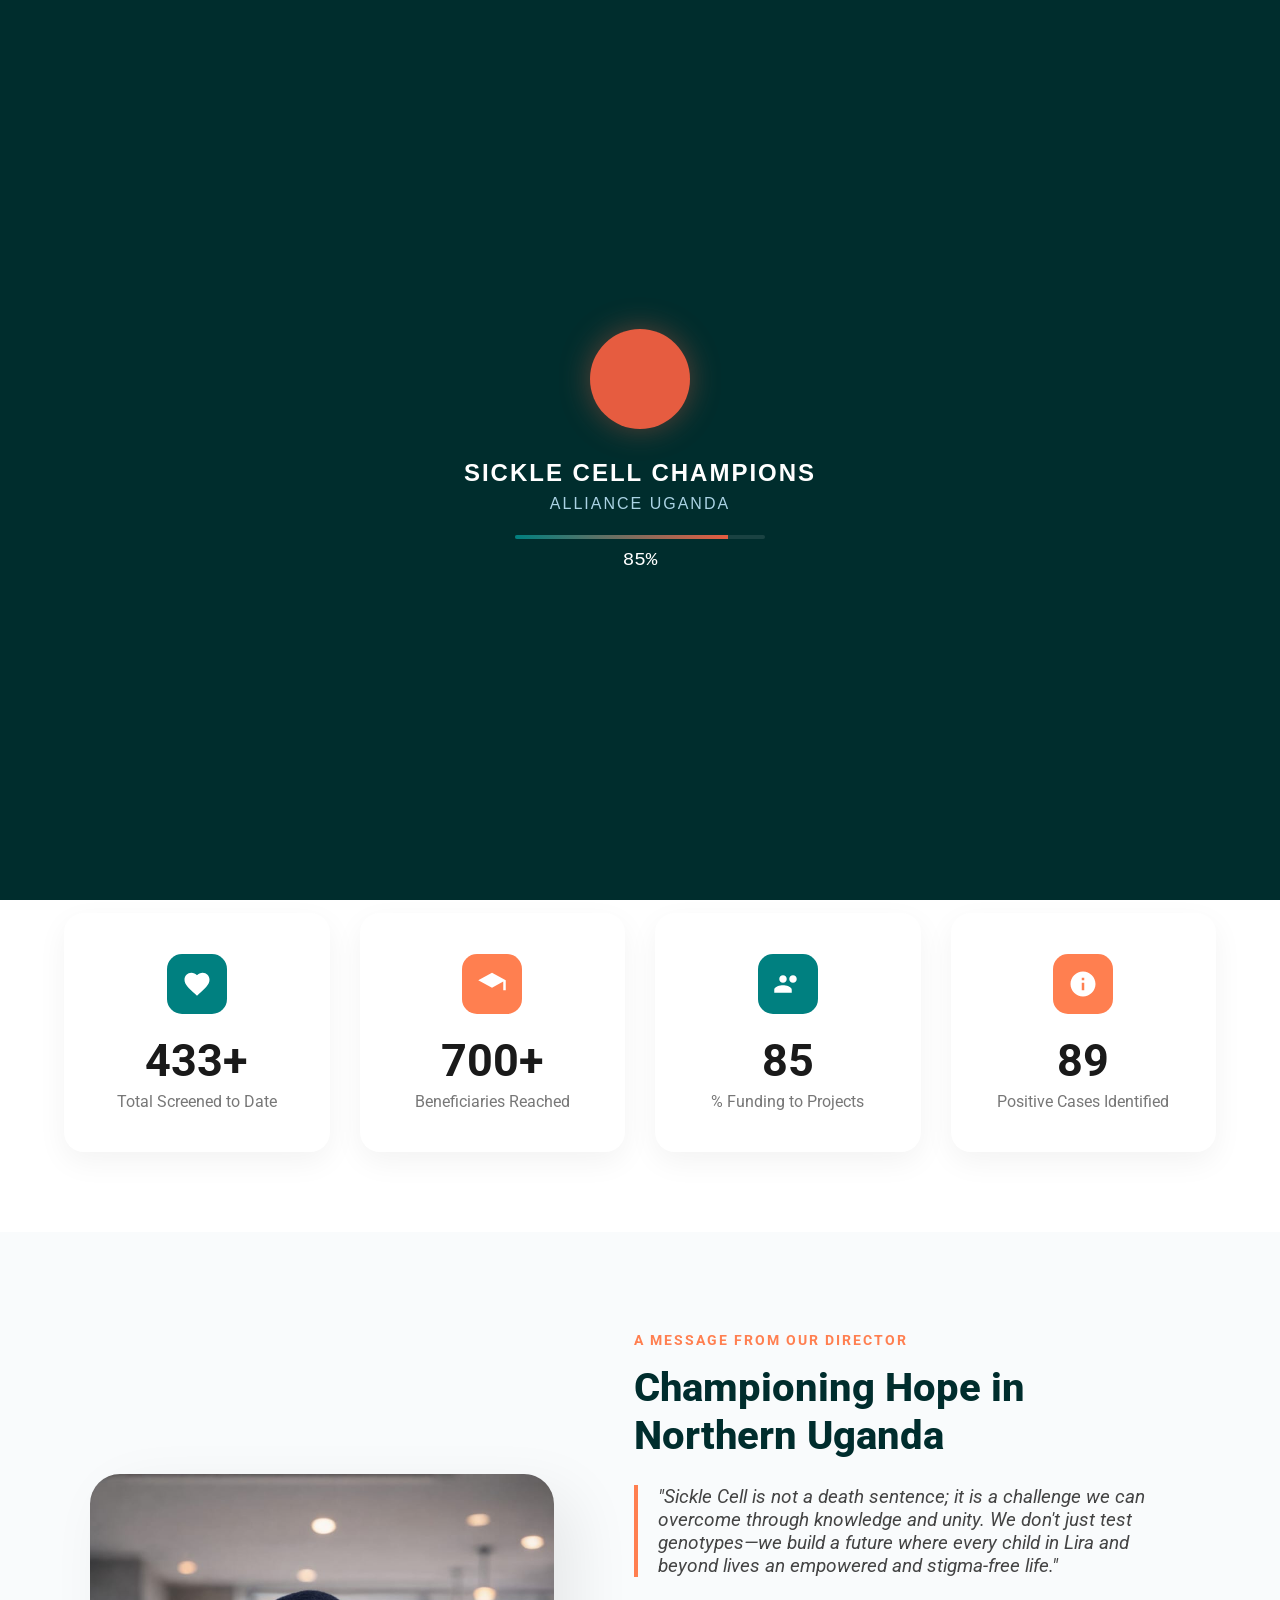
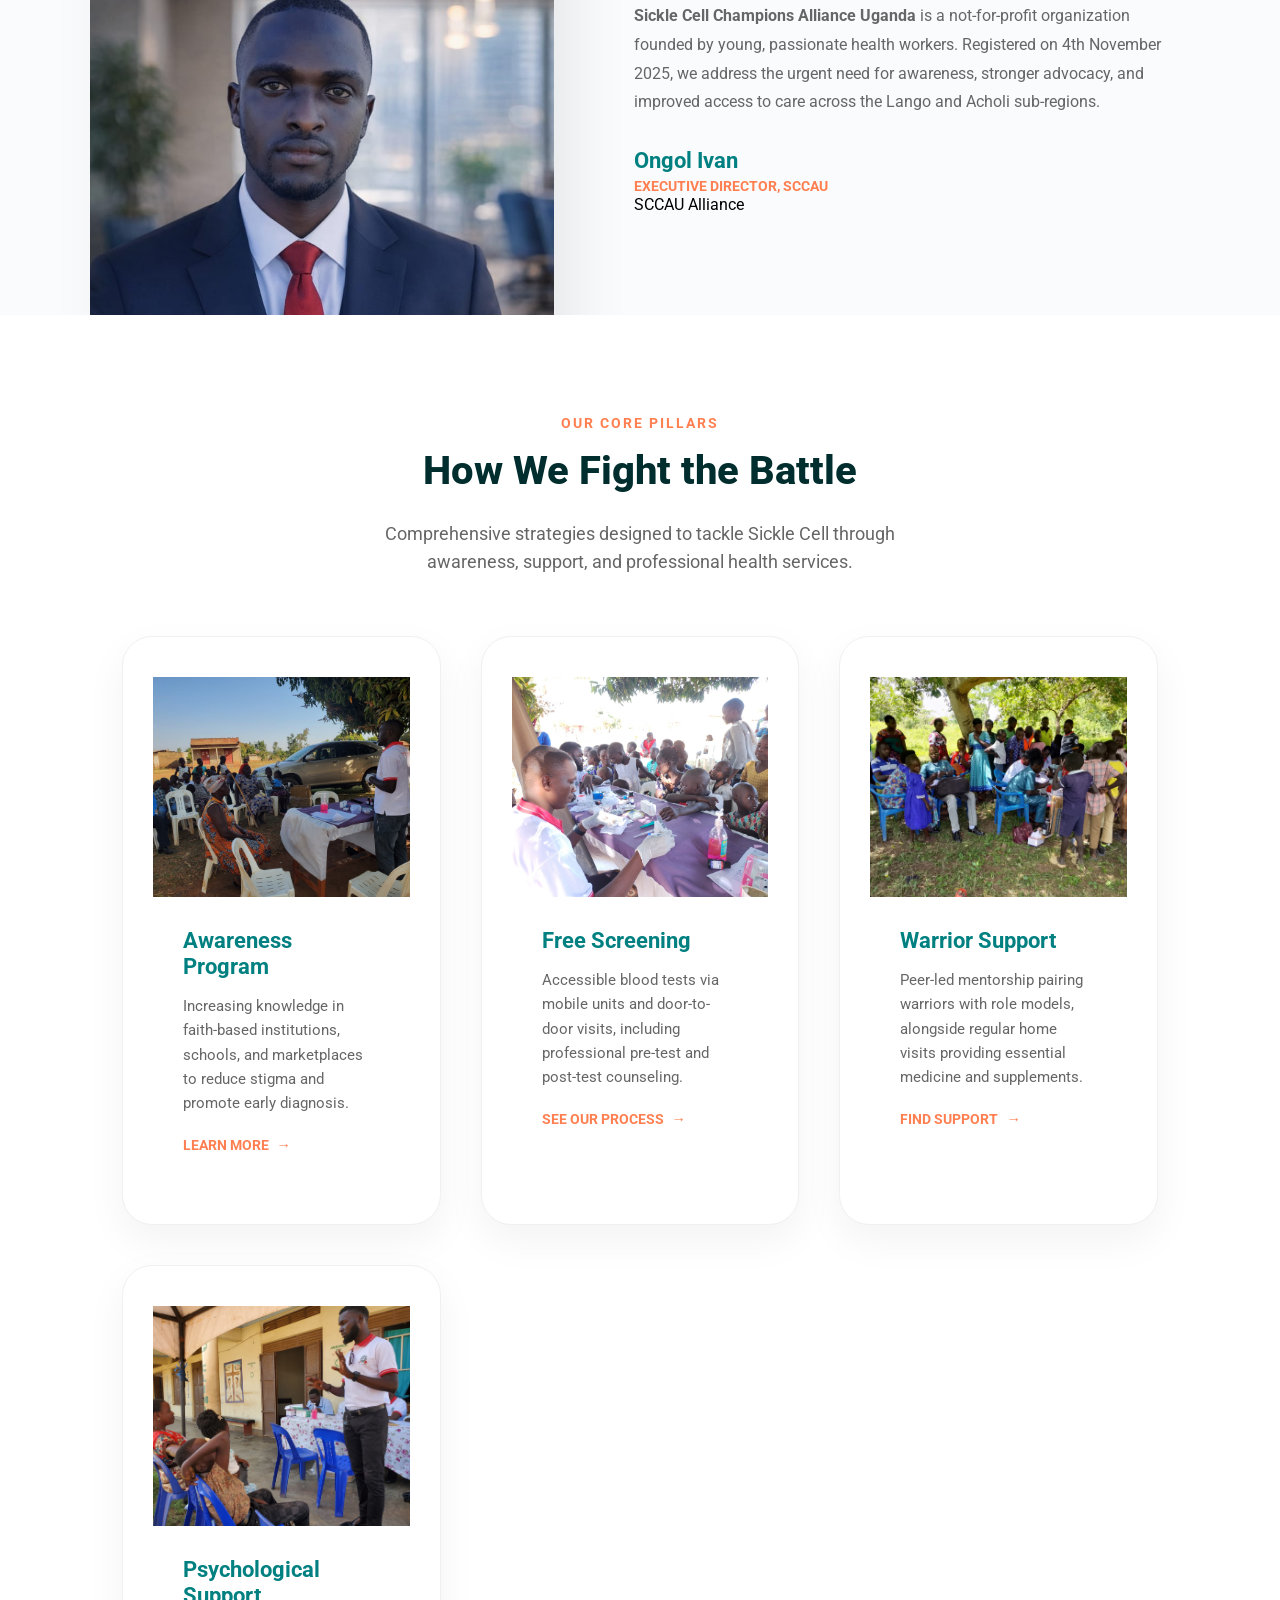
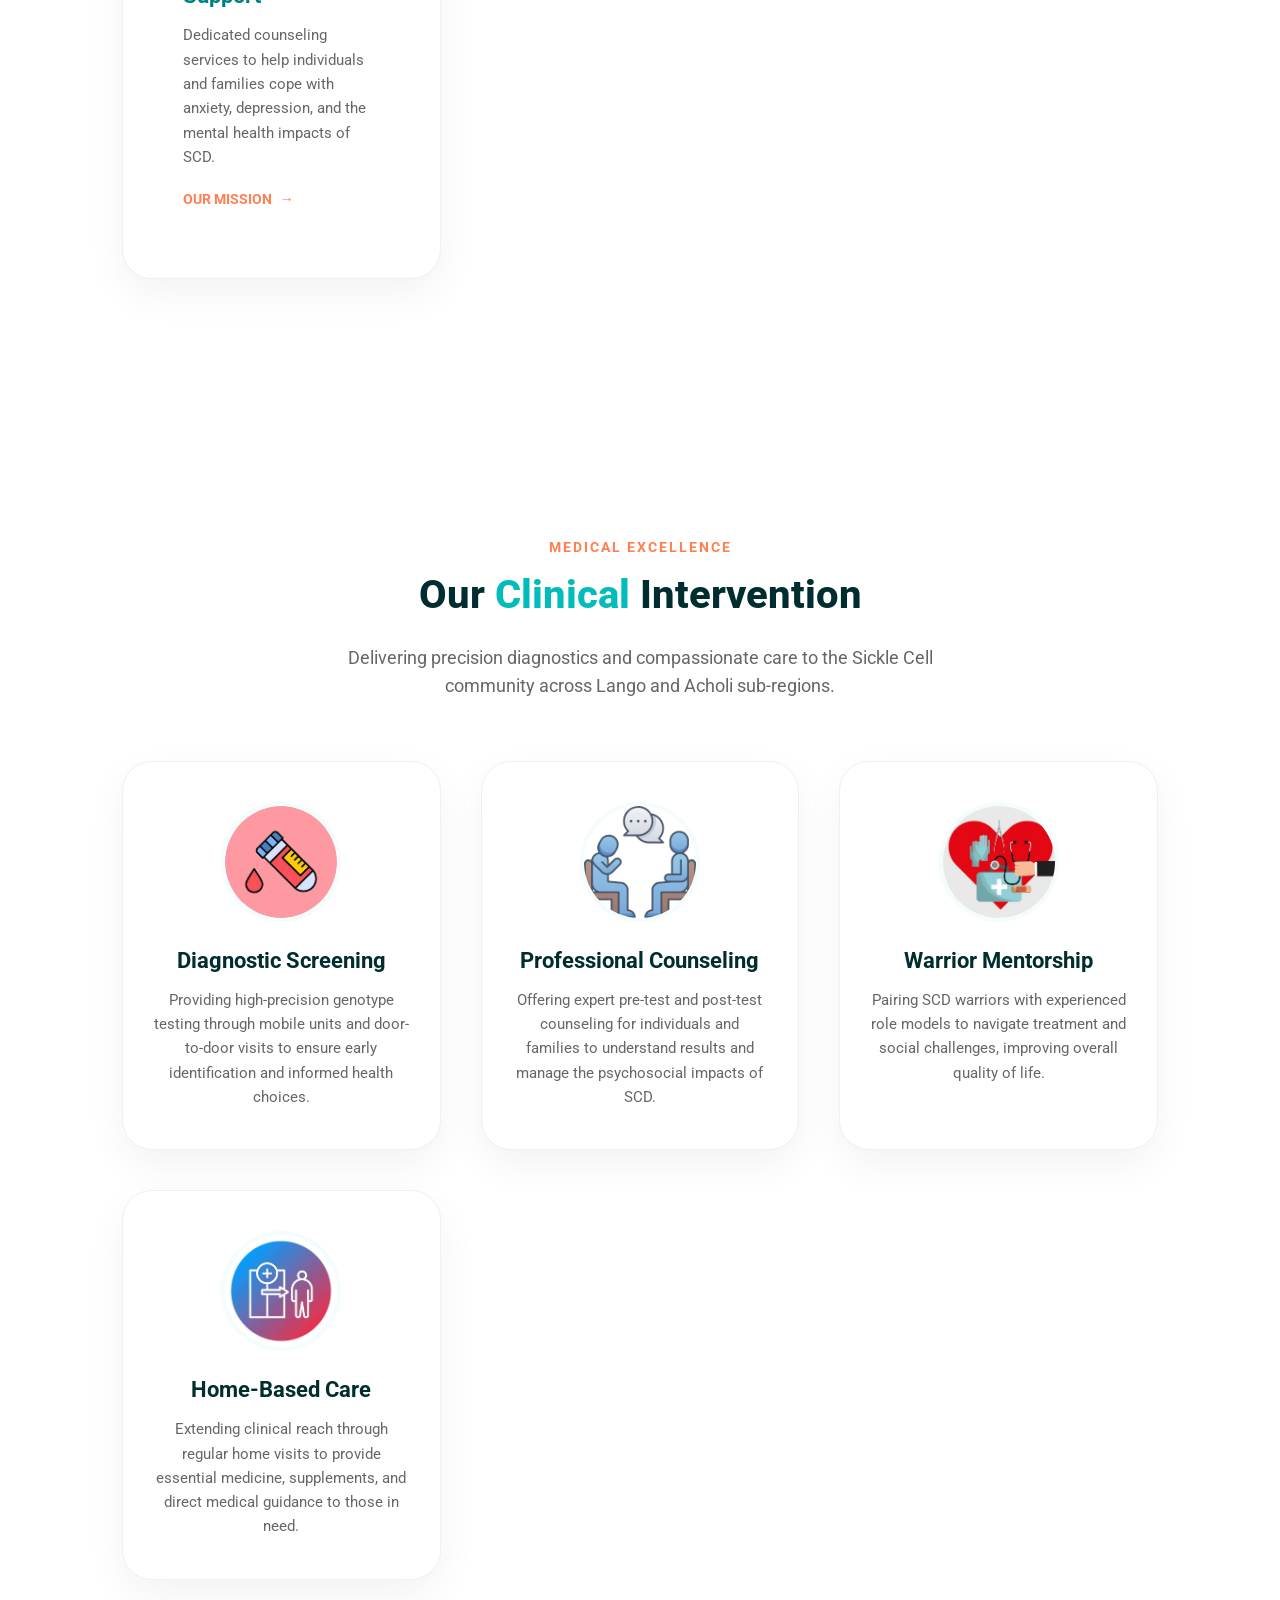
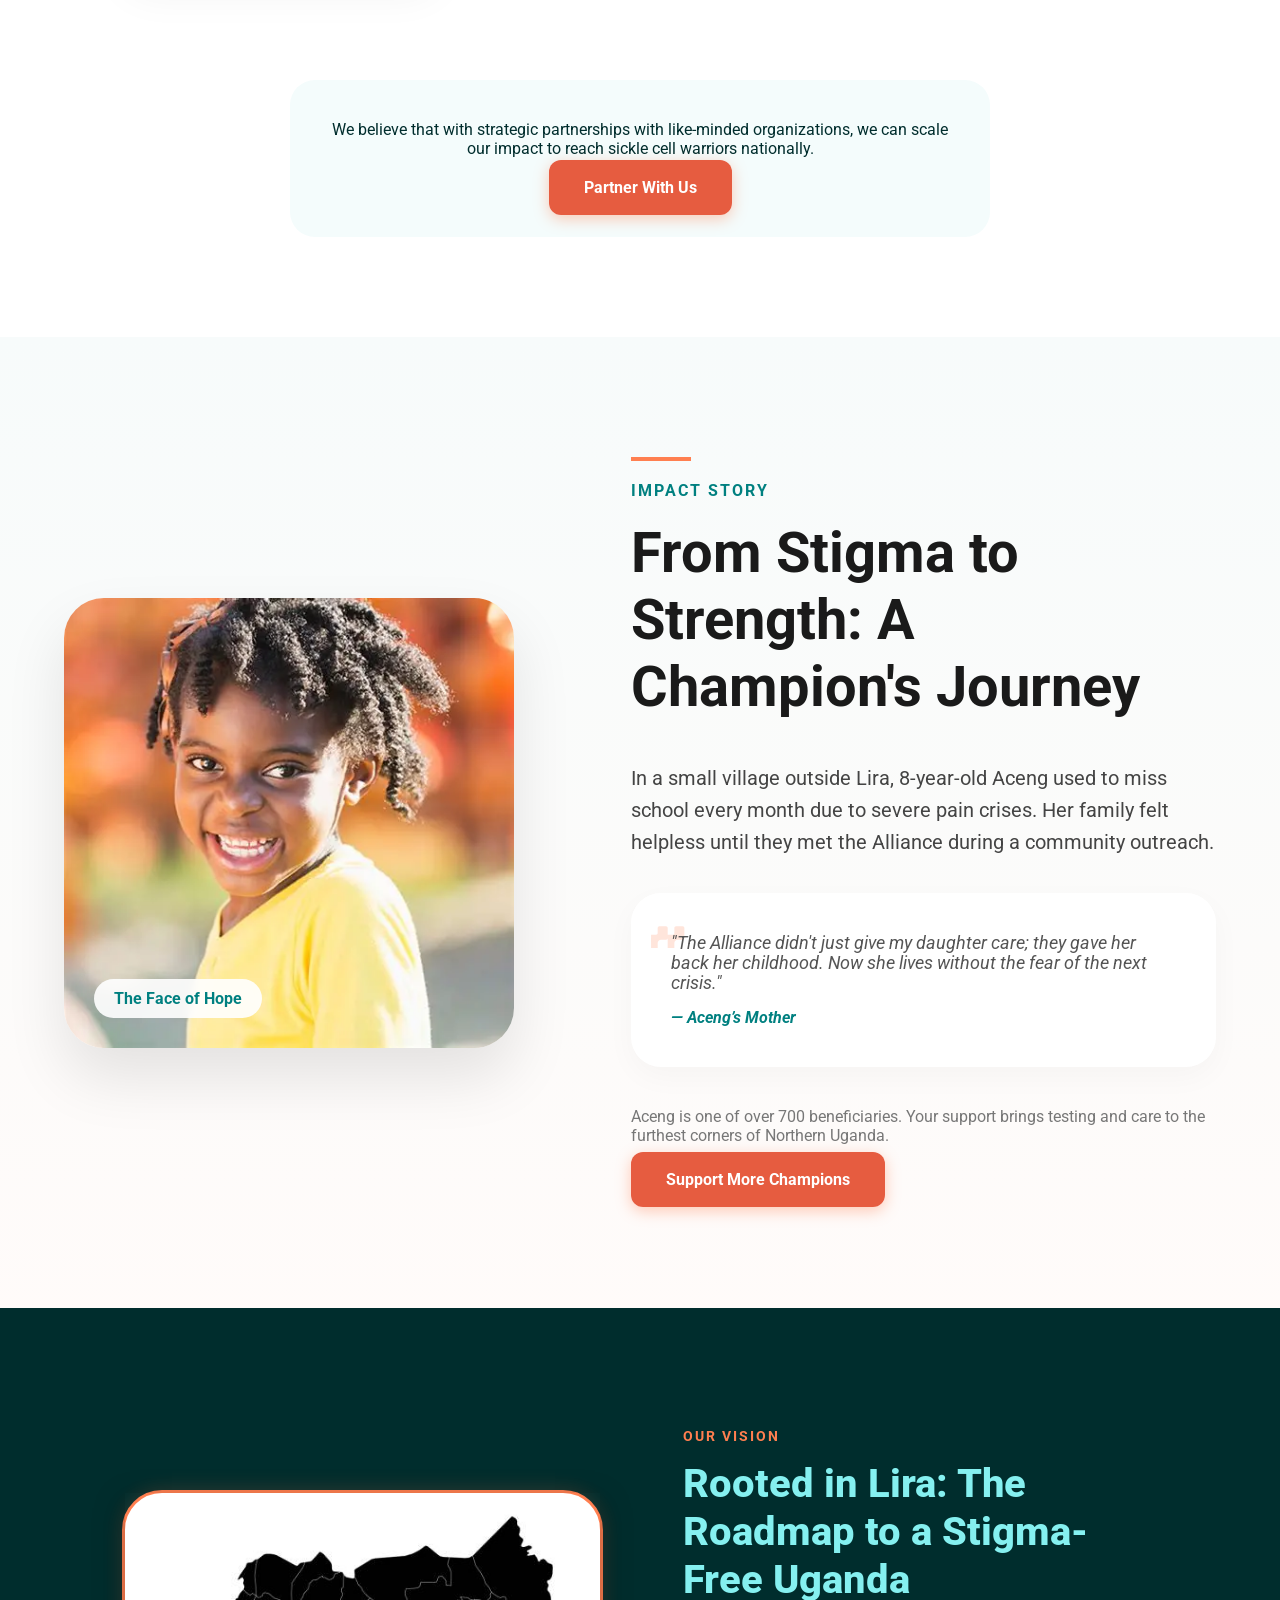
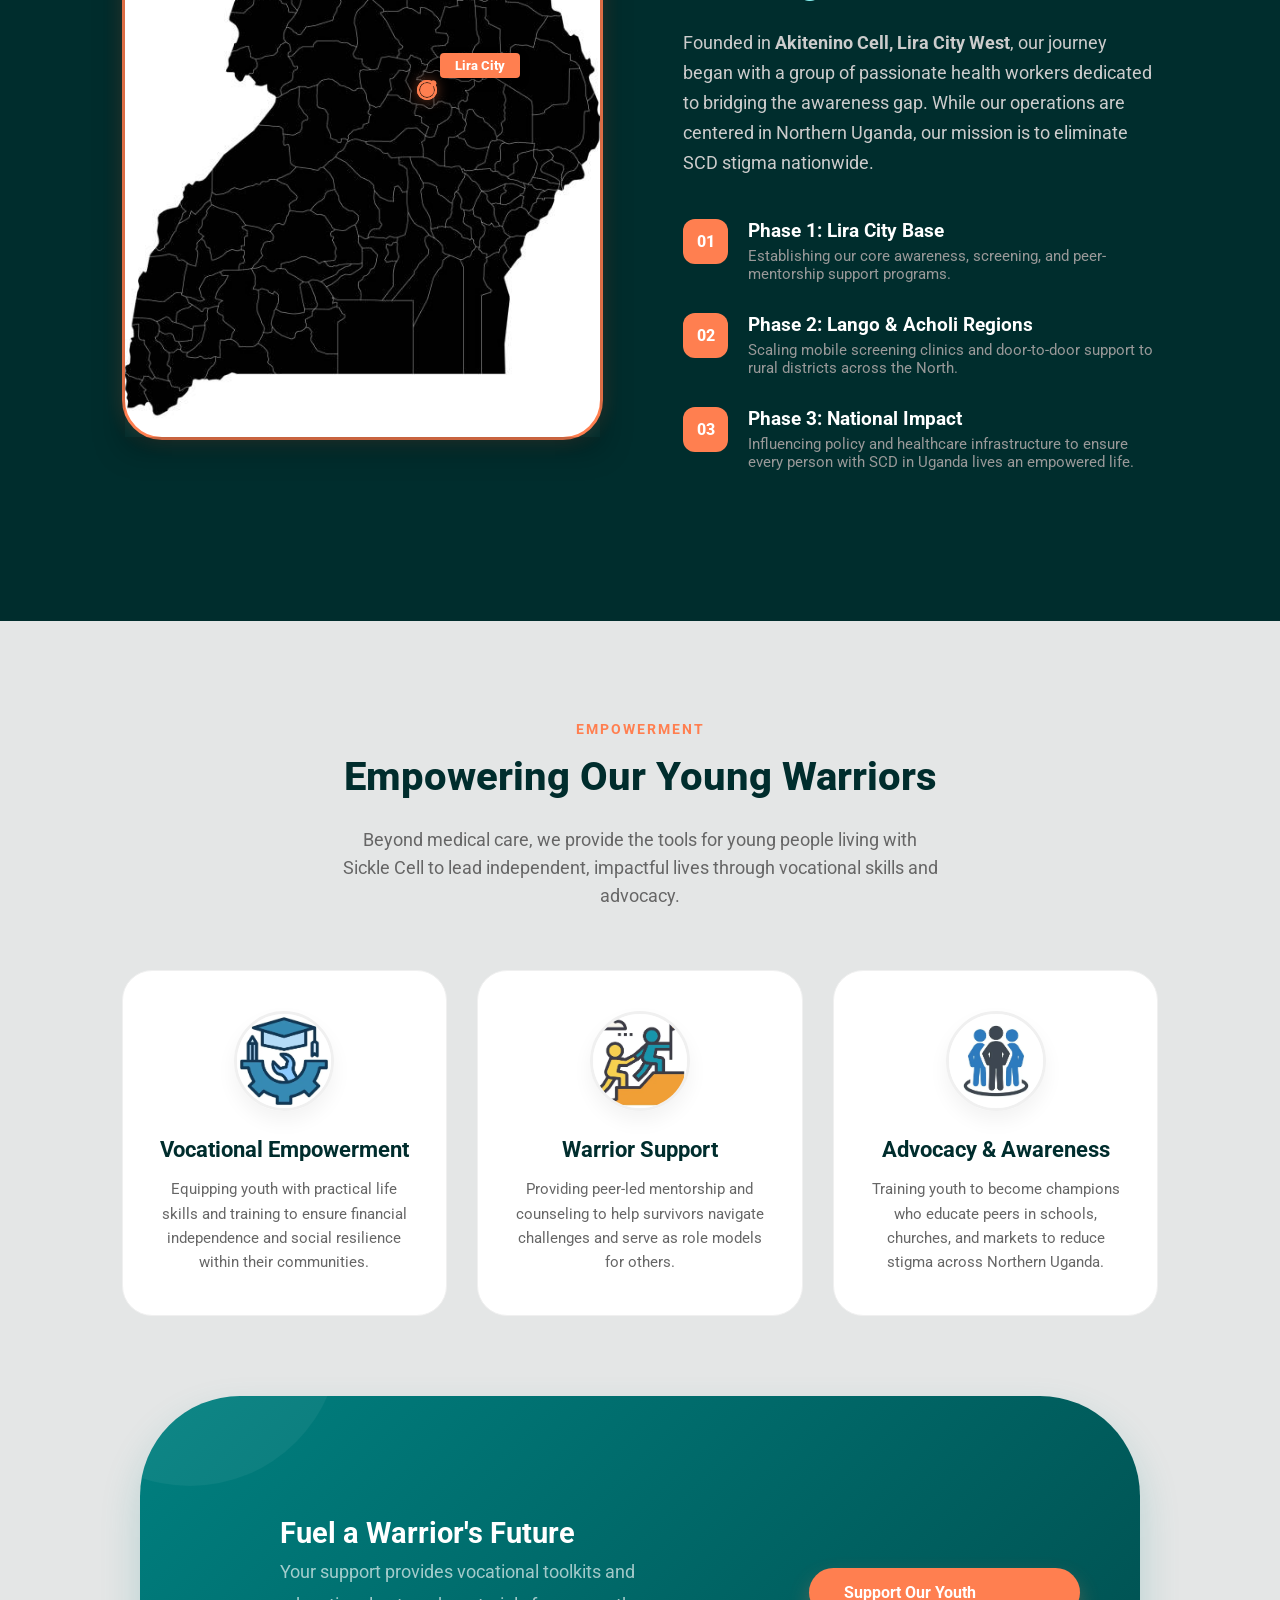
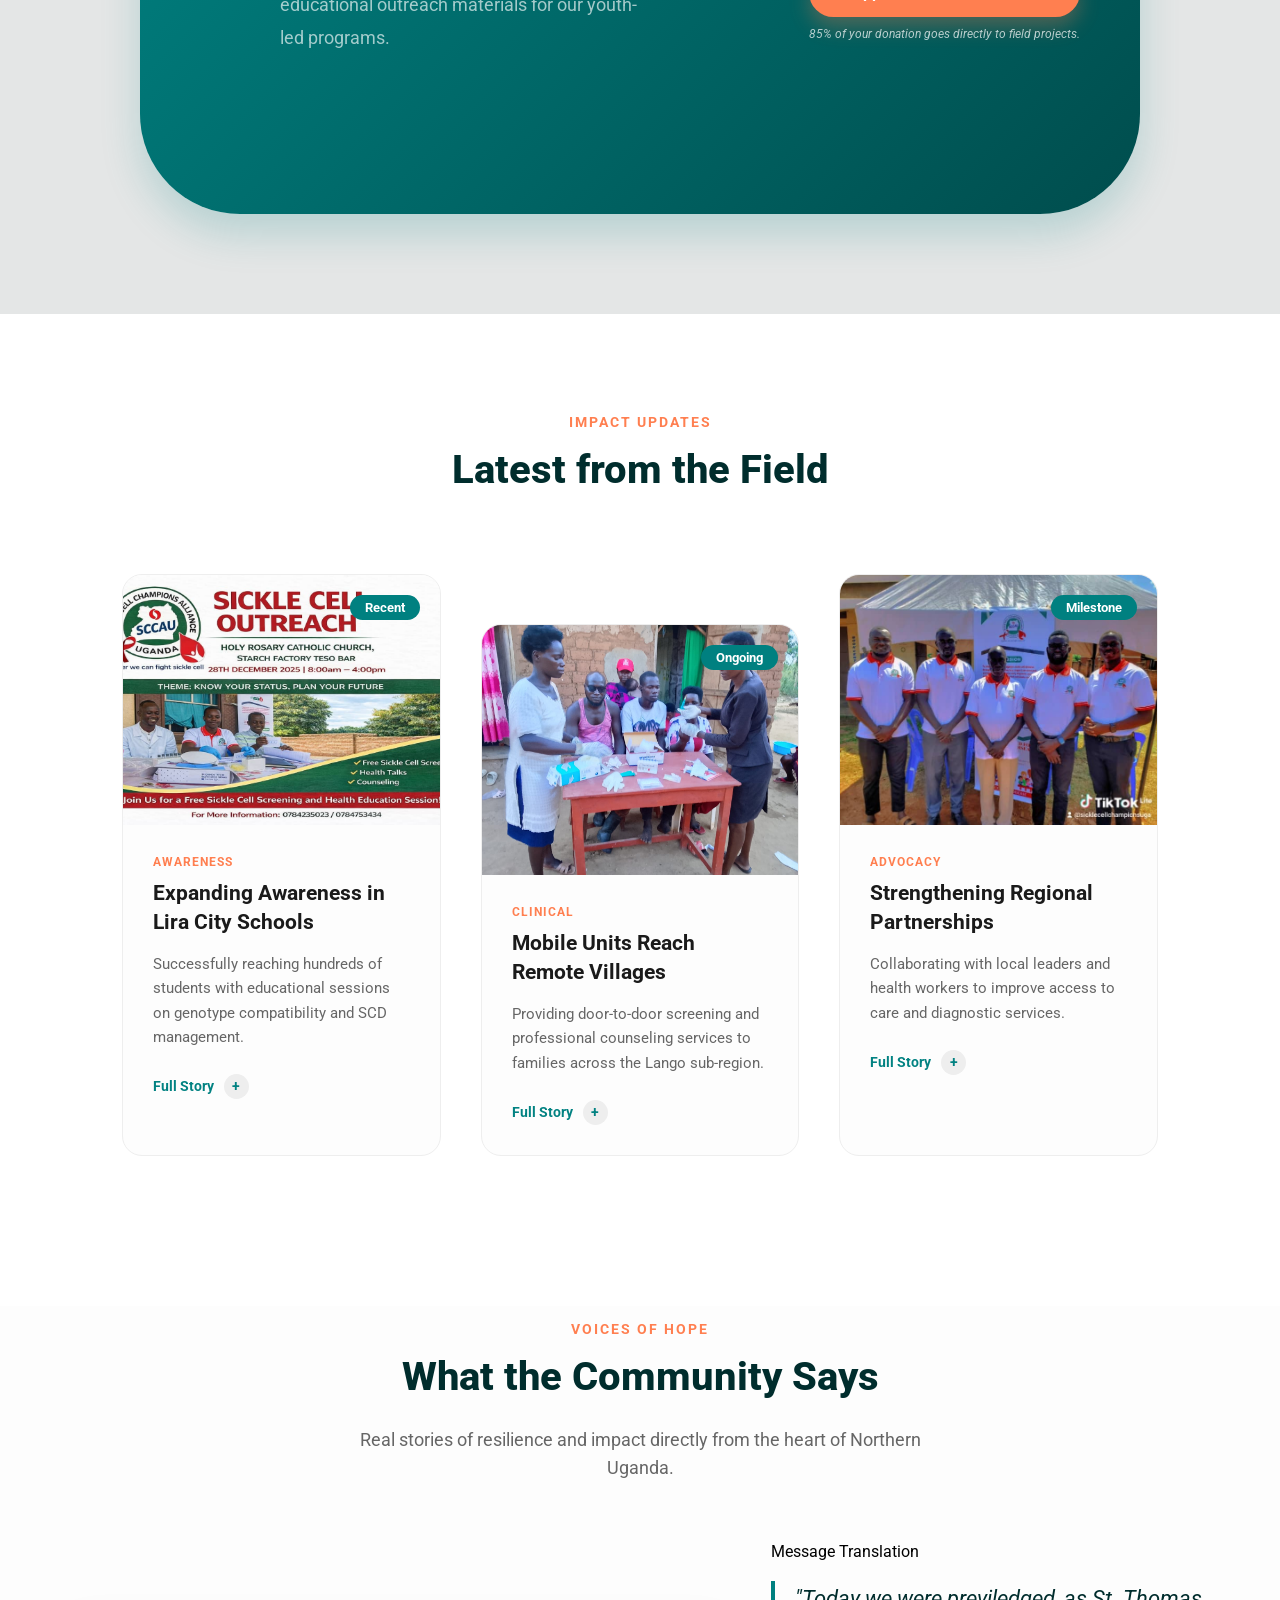
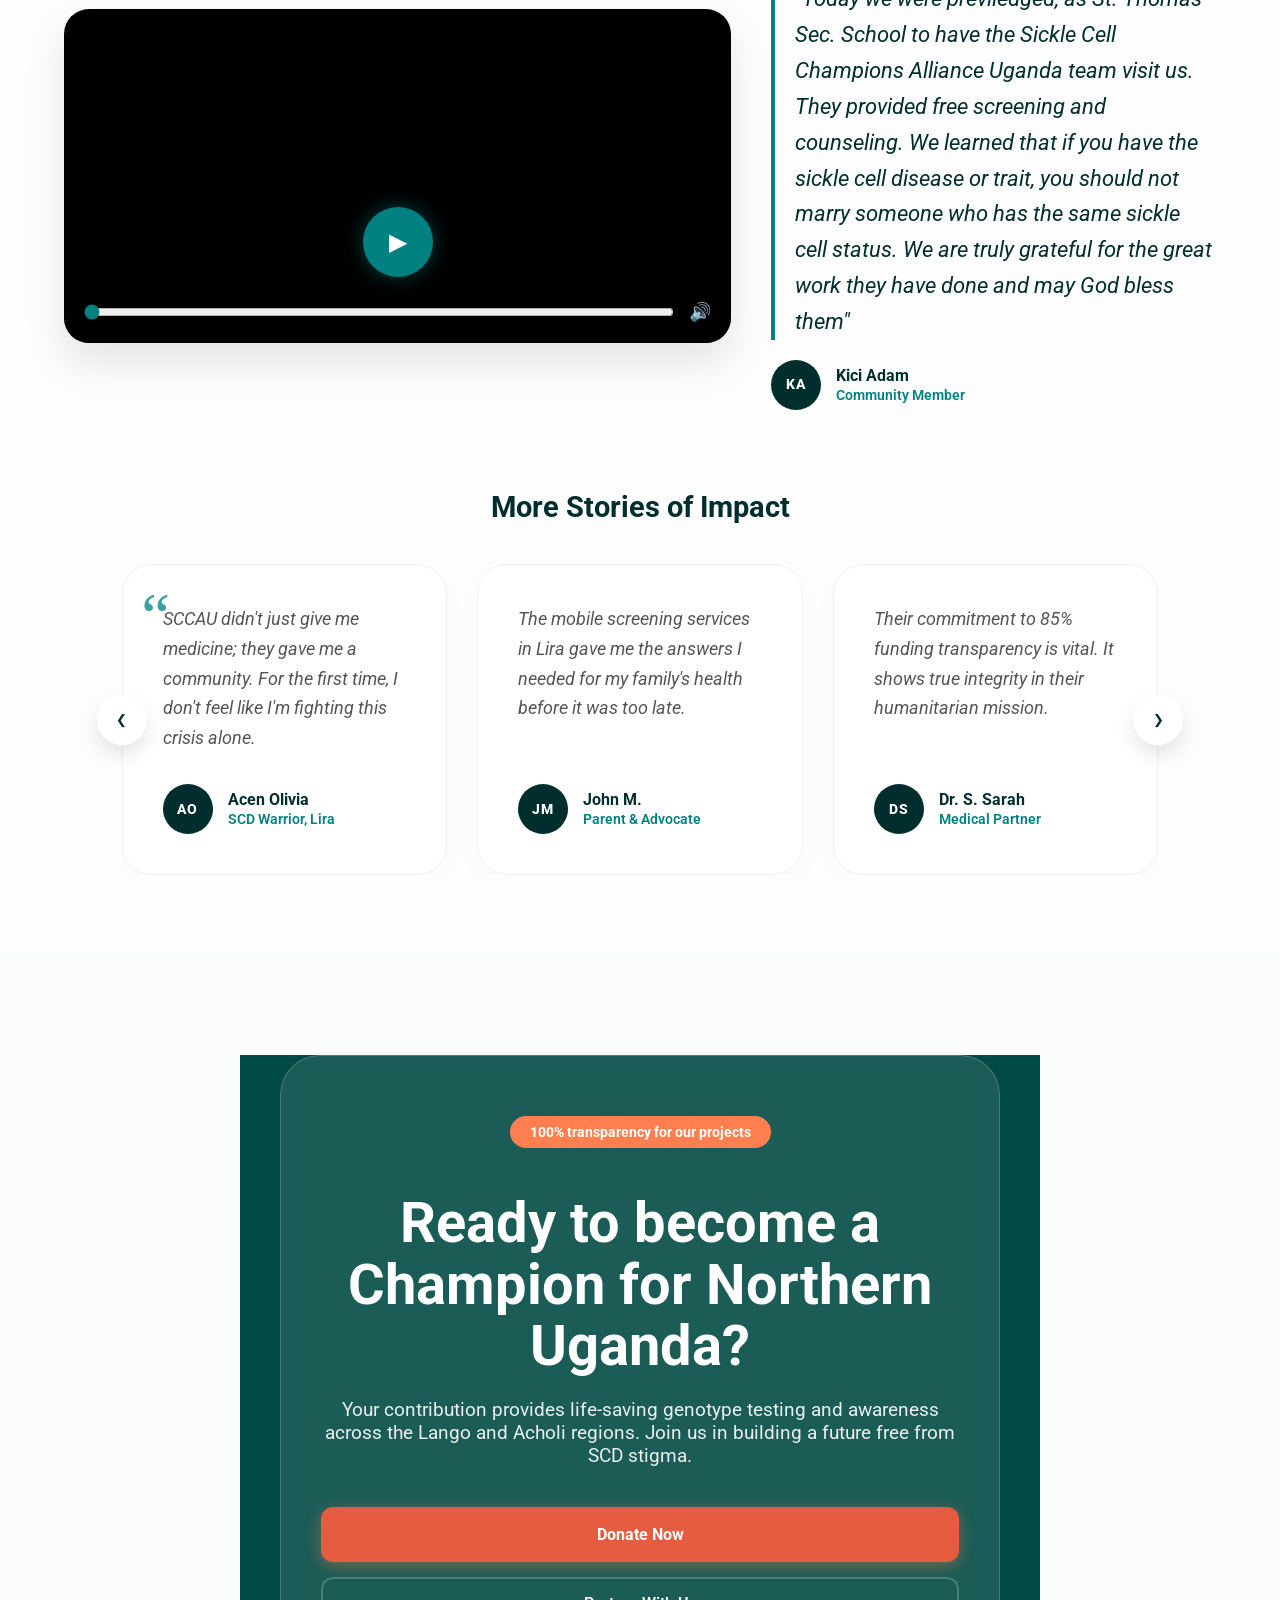
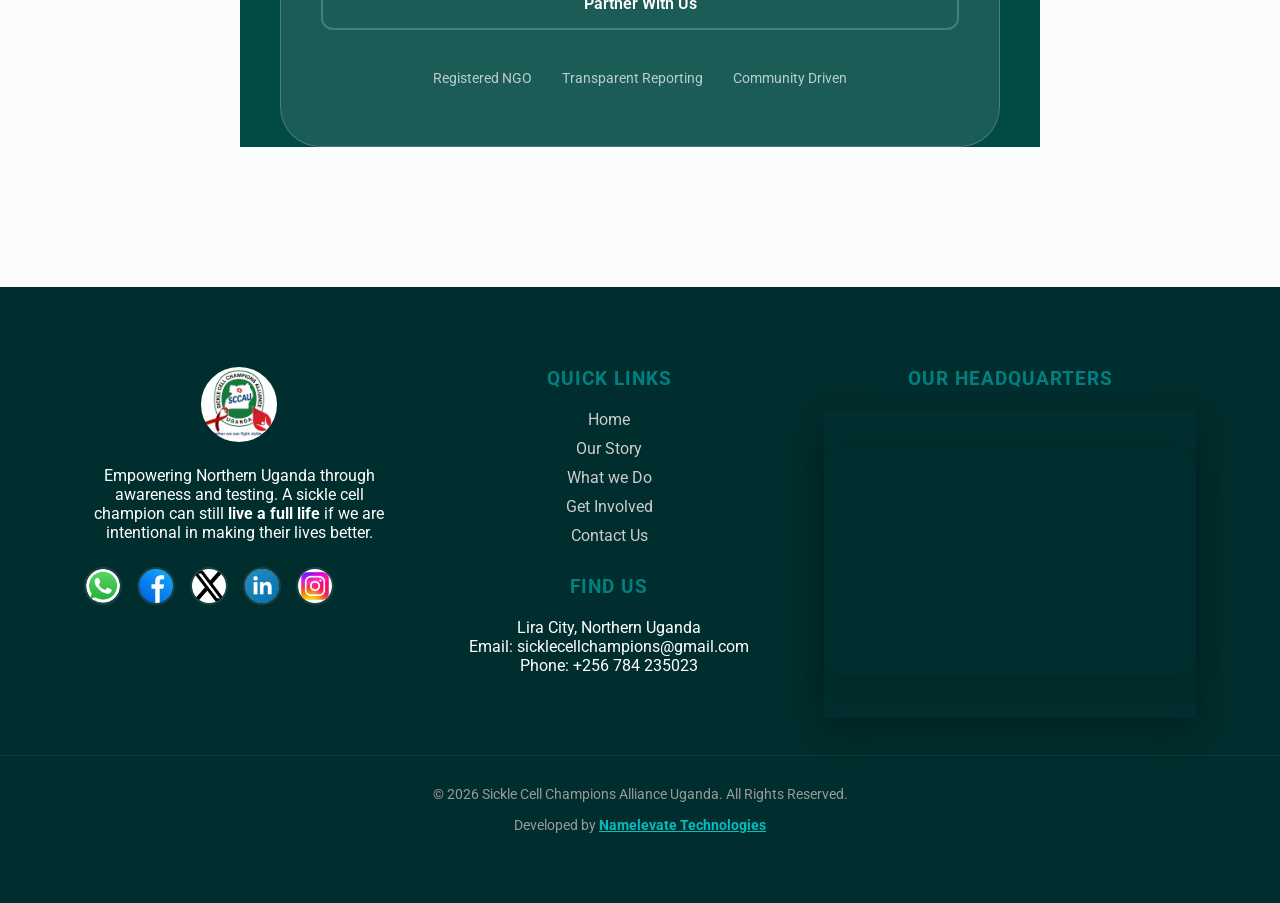
==== commit b2ef00c1: "hero index" ====
--- a/index.html
+++ b/index.html
@@ -74,7 +74,7 @@
 
         <div class="hero-image-wrapper">
             <div class="blob-mask">
-                <img src="IMAGES/sccau28-new.jpeg" alt="Sickle Cell Champions Alliance Uganda" class="hero-img">
+                <img src="IMAGES/sccau20.jpg" alt="Sickle Cell Champions Alliance Uganda" class="hero-img">
             </div>
             <div class="floating-icon">
                 <svg viewBox="0 0 24 24"><path d="M12 2l2.4 7.2h7.6l-6 4.8 2.4 7.2-6-4.8-6 4.8 2.4-7.2-6-4.8h7.6z"/></svg>
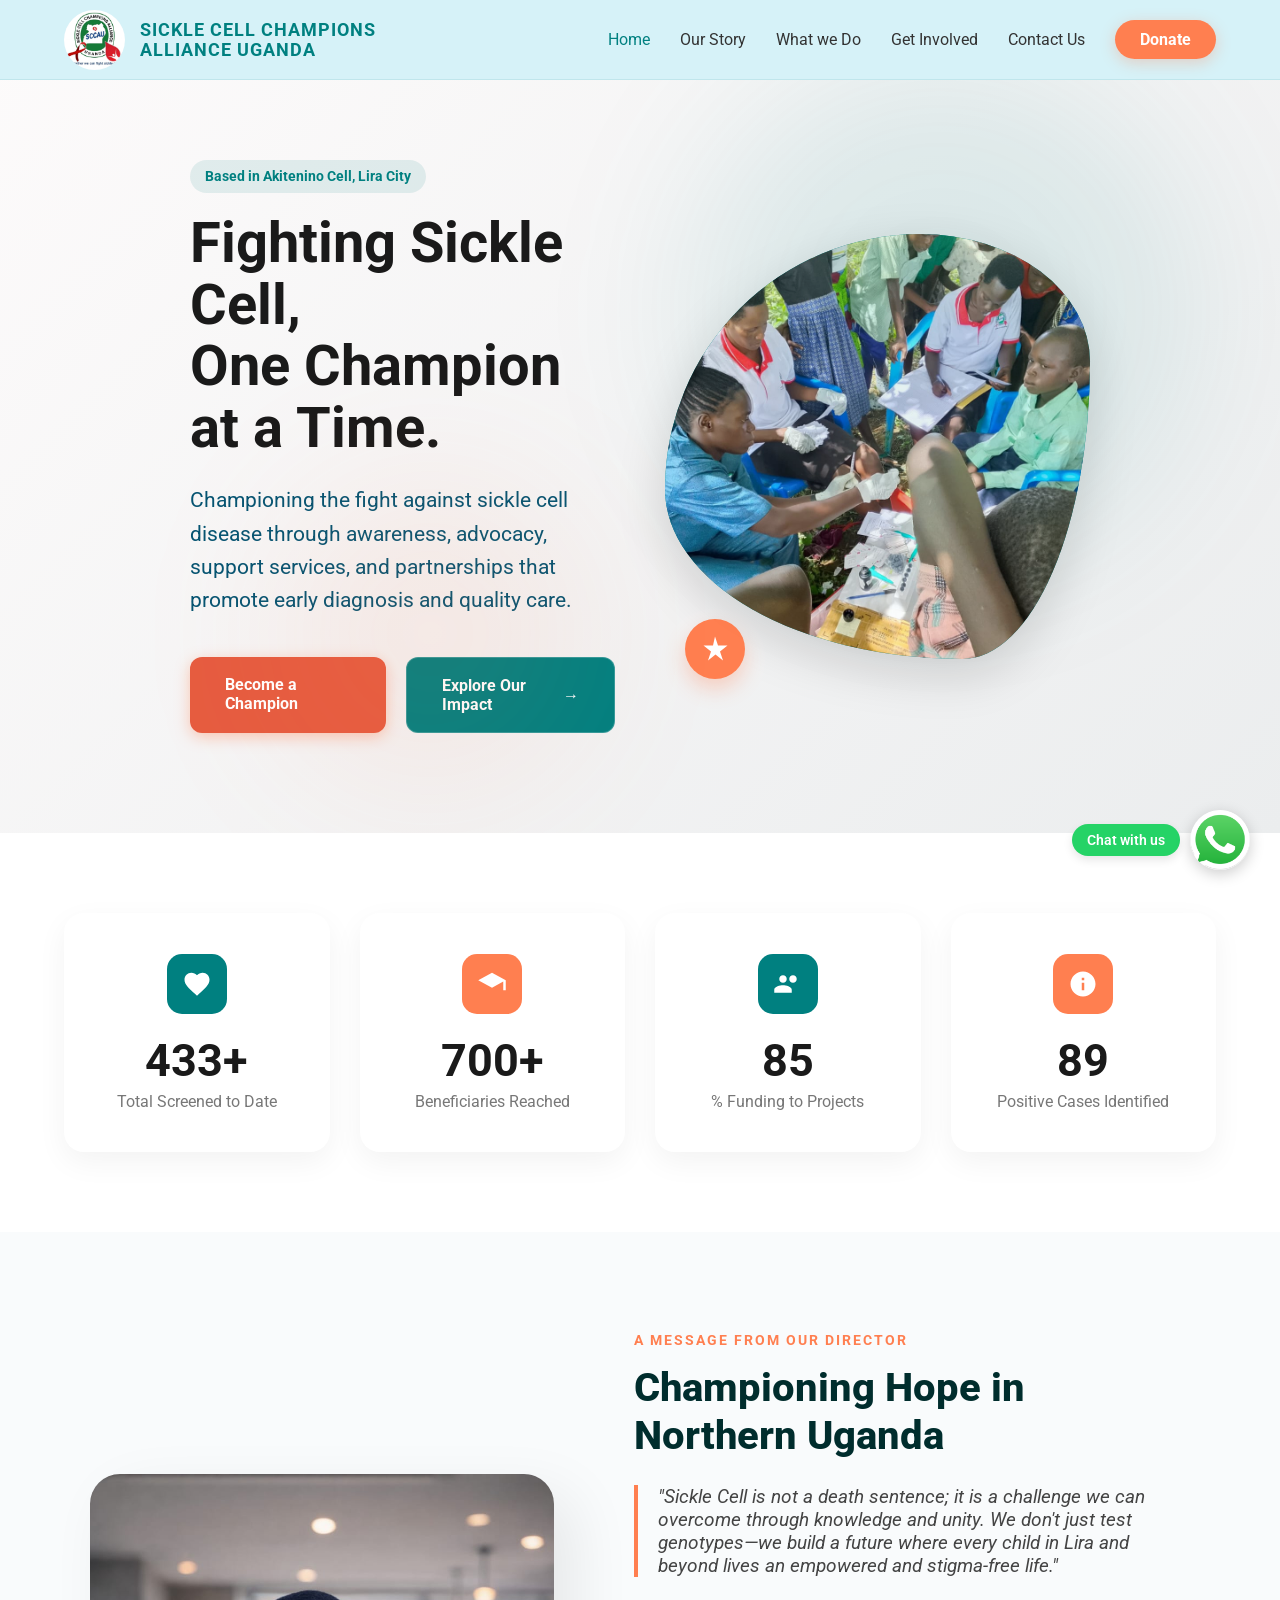
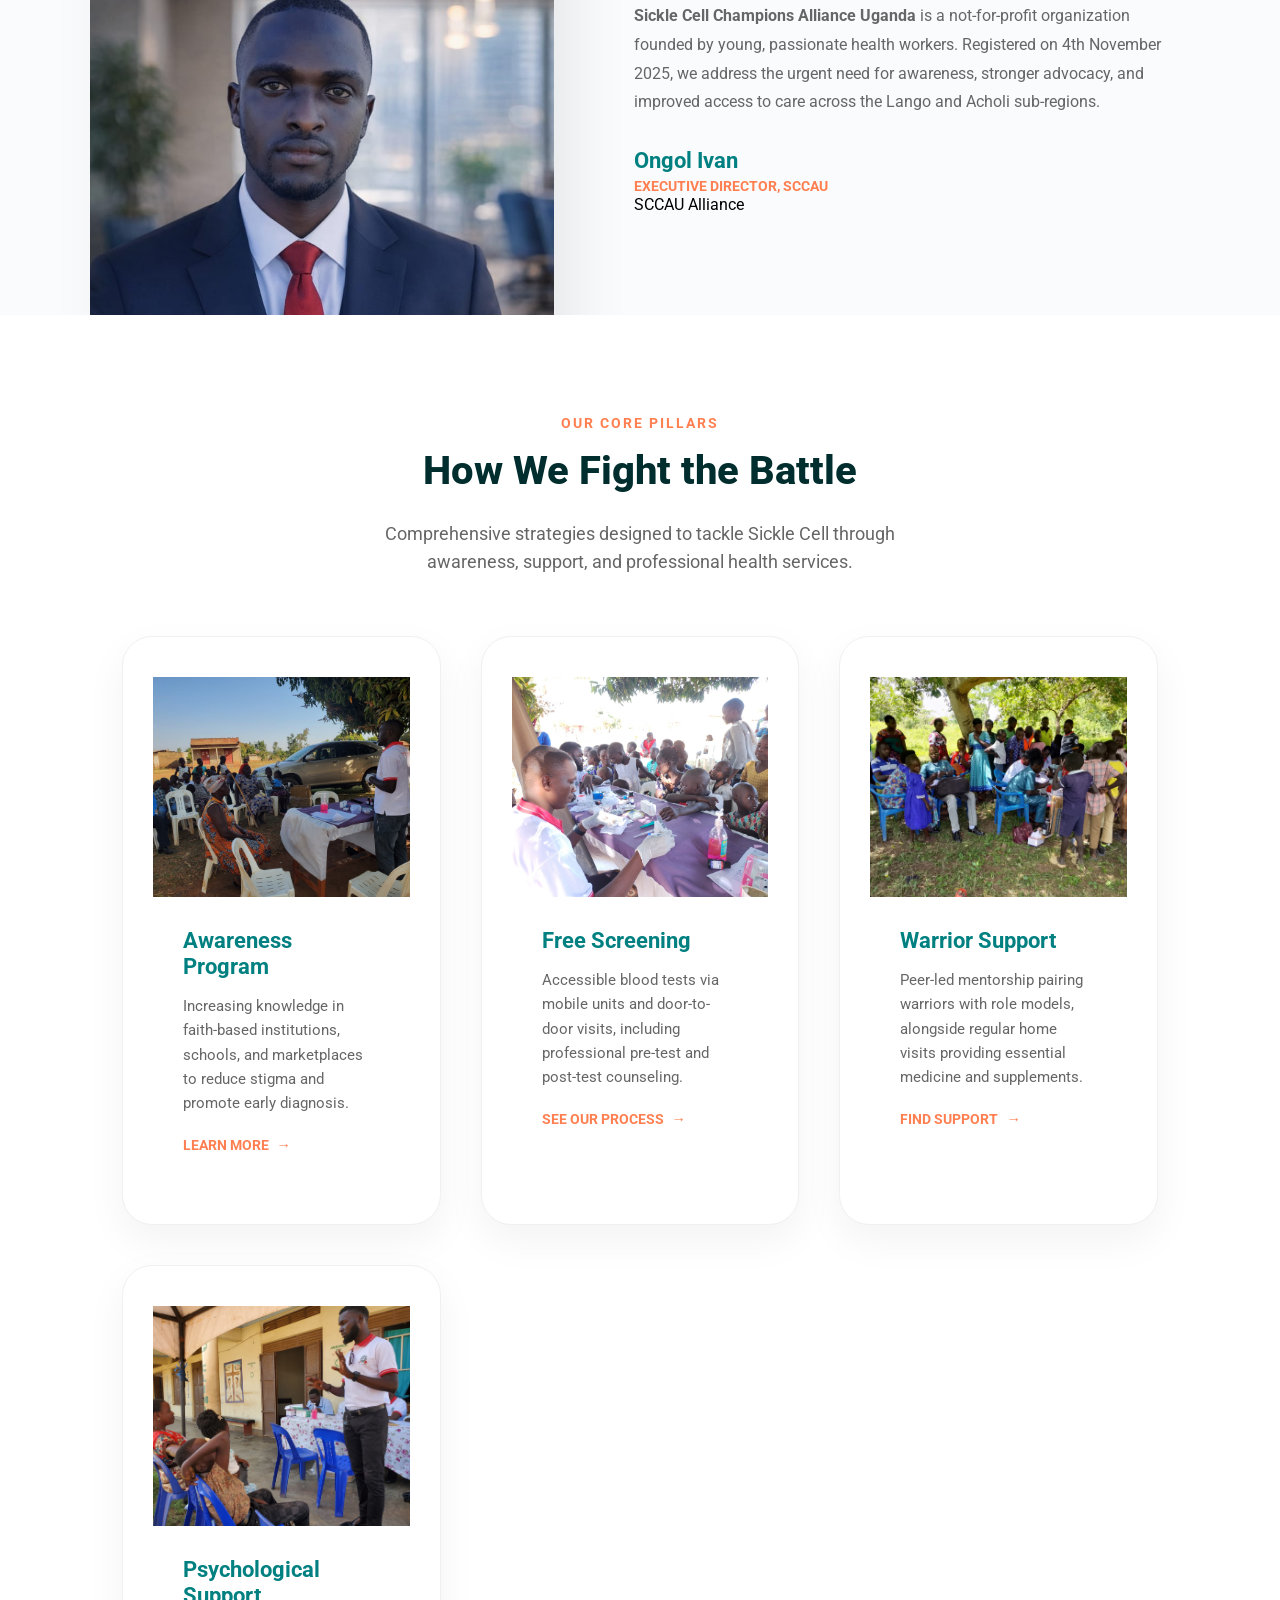
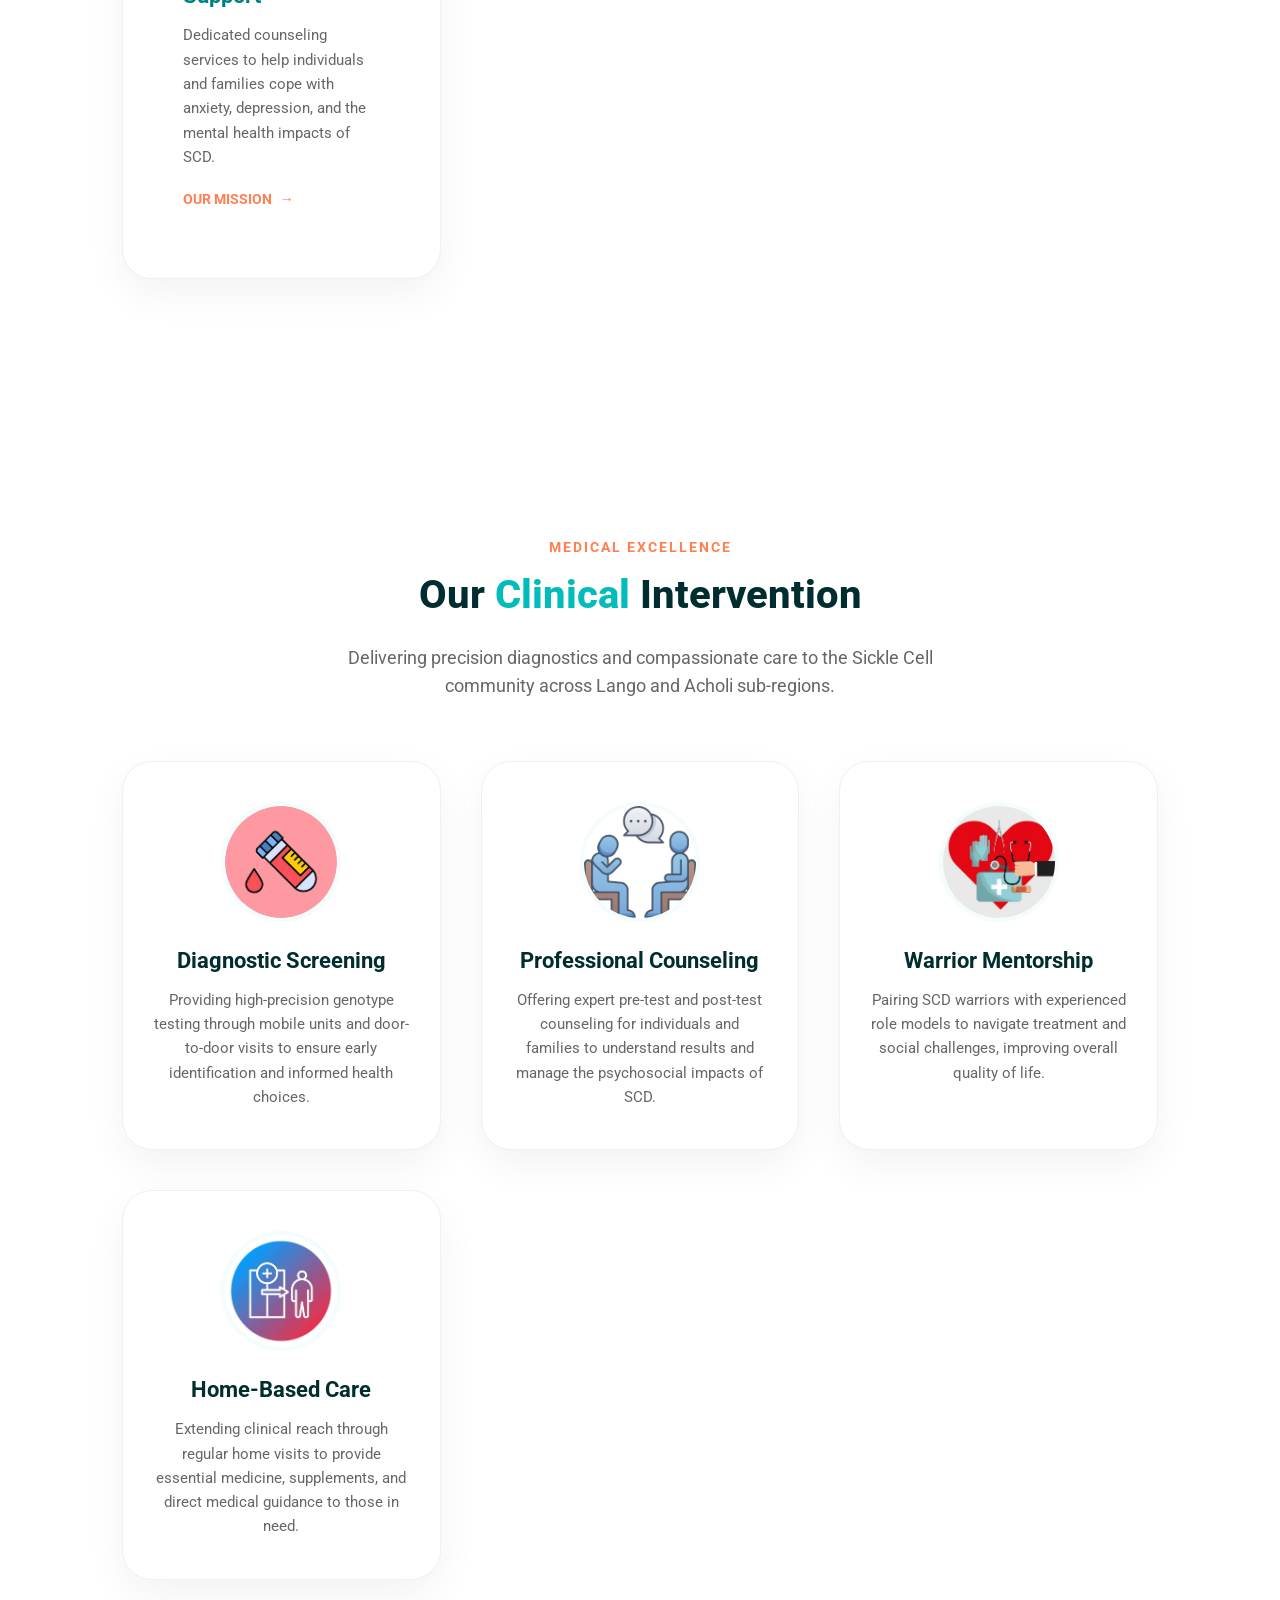
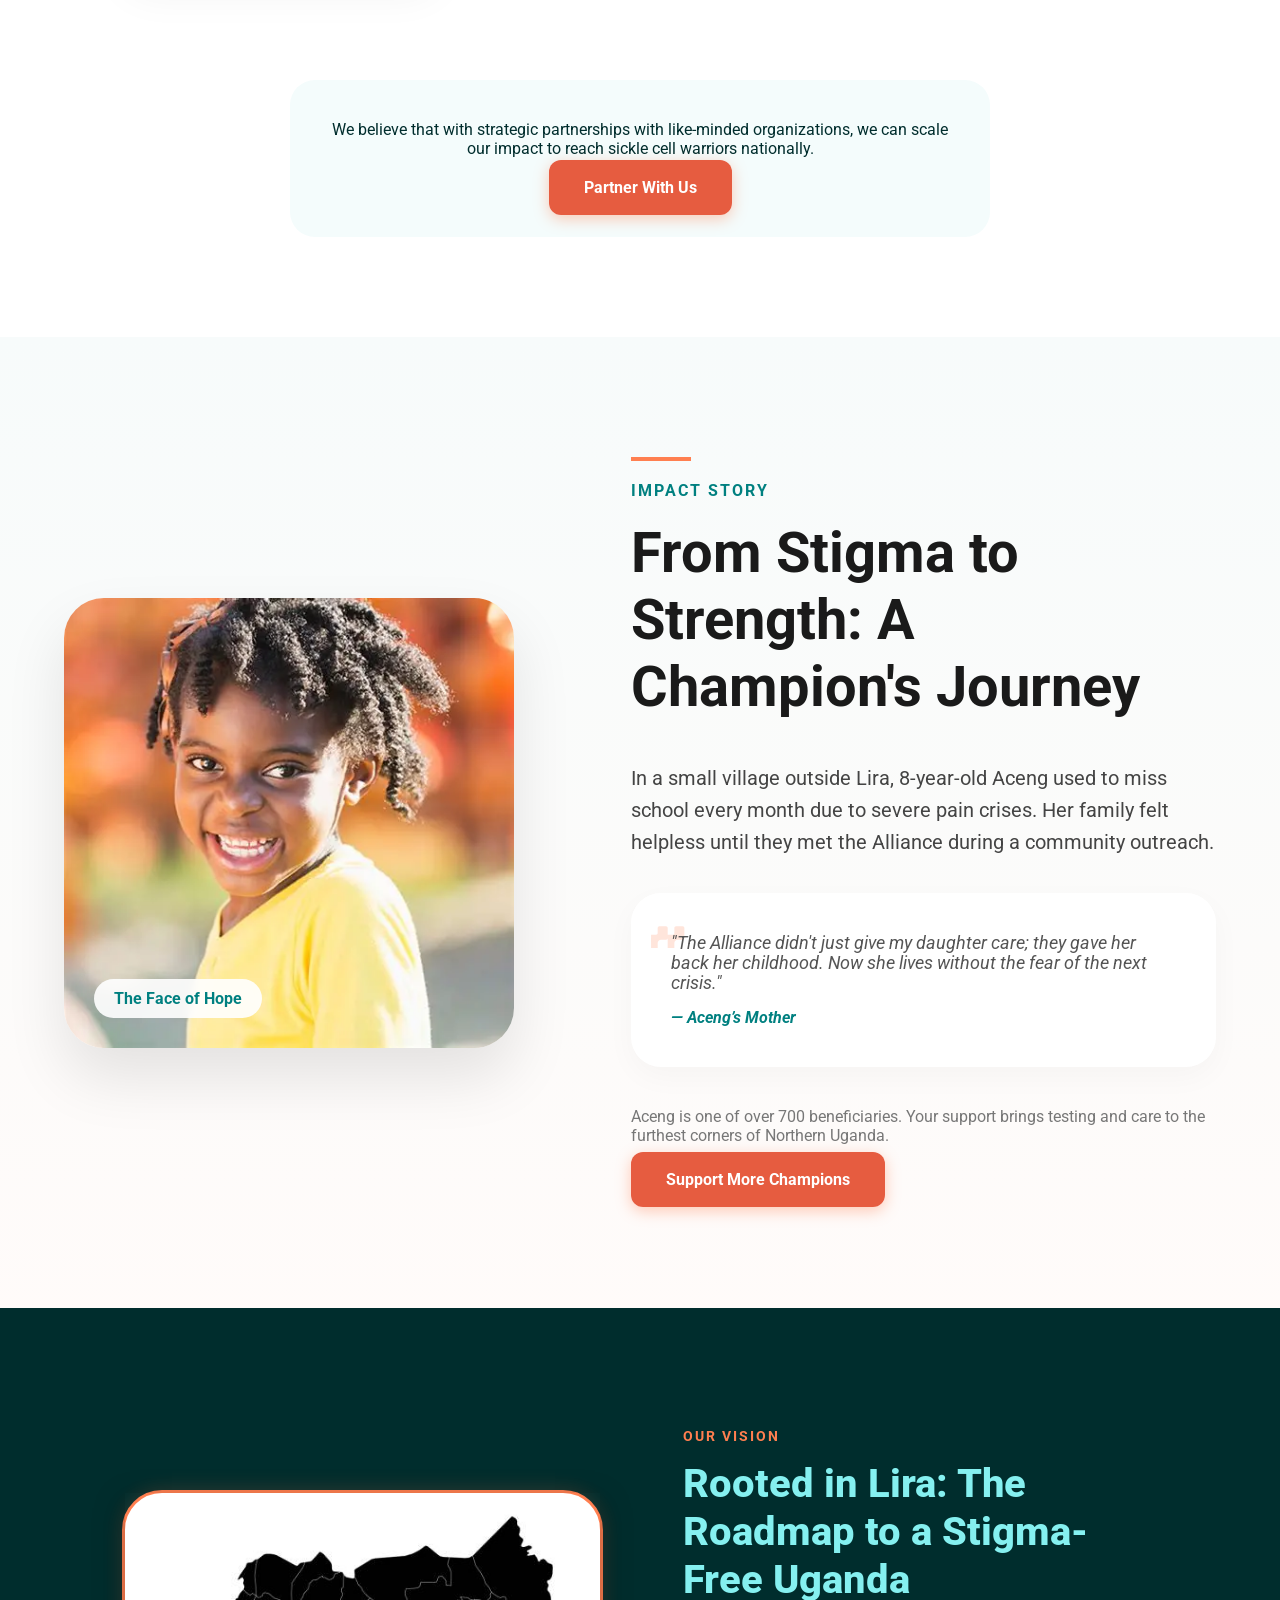
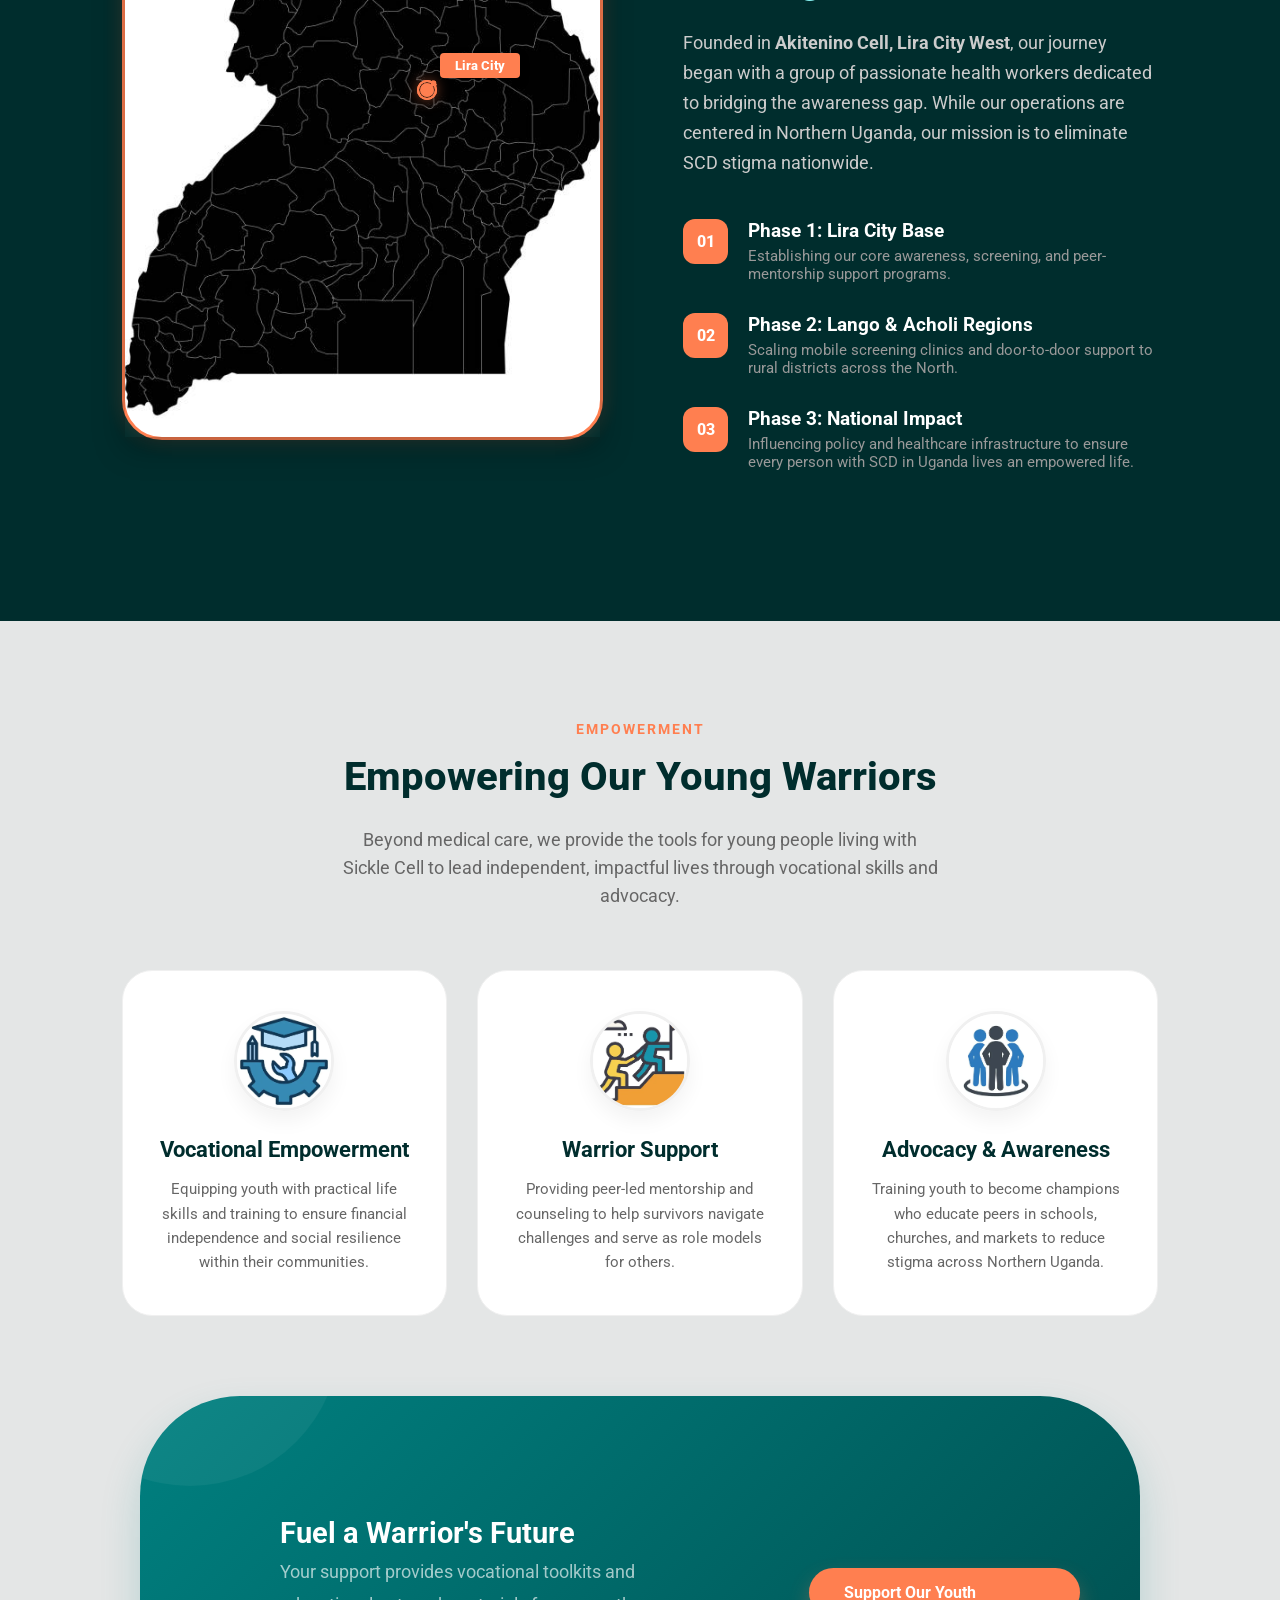
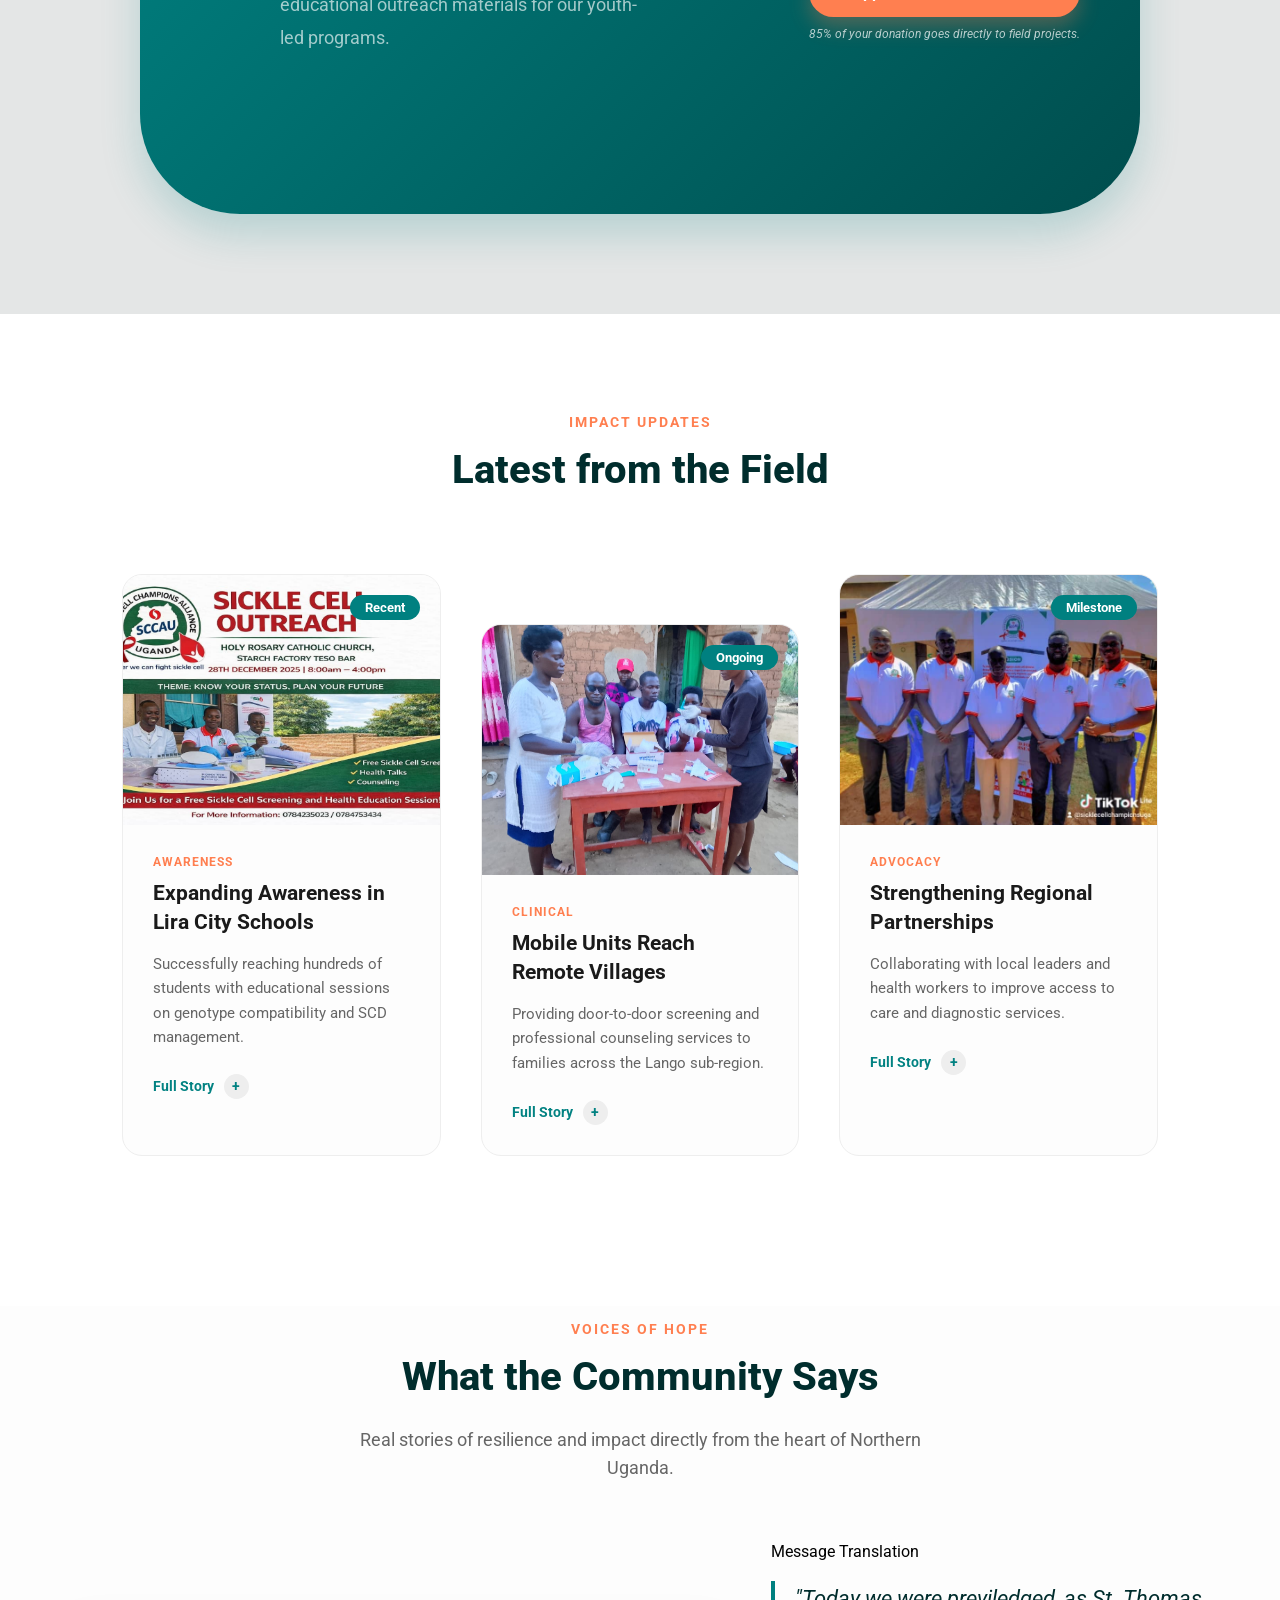
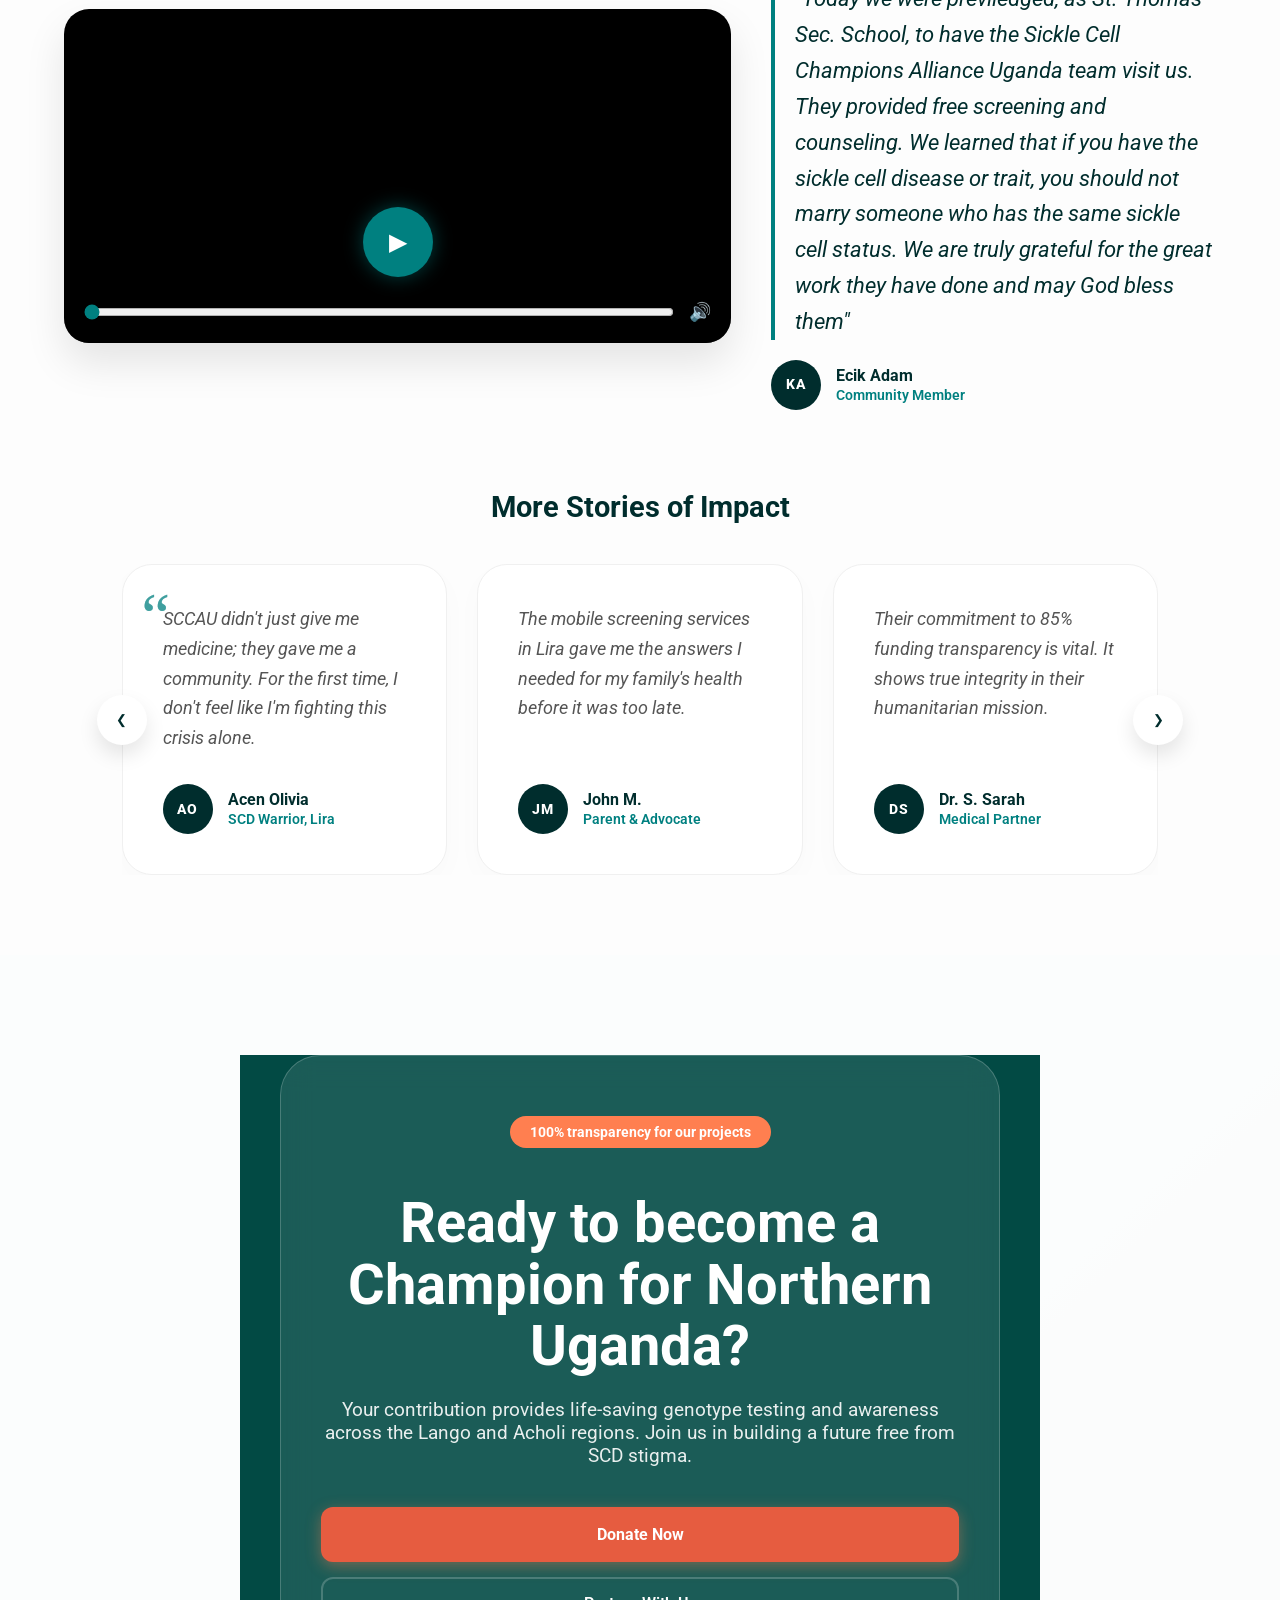
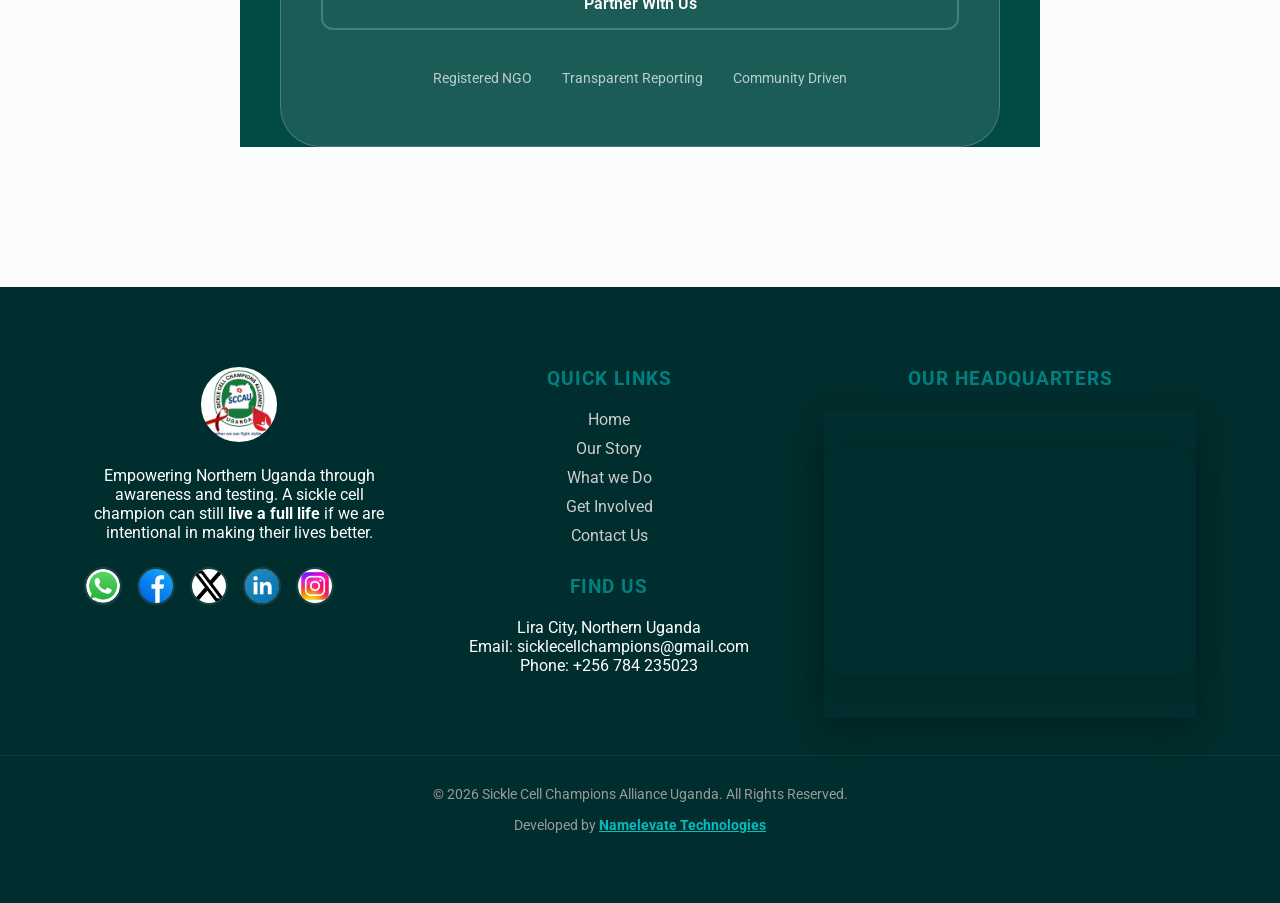
==== commit c4a73841: "Loader update" ====
--- a/index.html
+++ b/index.html
@@ -524,12 +524,12 @@
                 <div class="translation-content">
                     <span class="translation-tag">Message Translation</span>
                     <blockquote>
-                        "Today we were previledged, as St. Thomas Sec. School to have the Sickle Cell Champions Alliance Uganda team visit us. They provided free screening and counseling. We learned that if you have the sickle cell disease or trait, you should not marry someone who has the same sickle cell status. We are truly grateful for the great work they have done and may God bless them"
+                        "Today we were previledged, as St. Thomas Sec. School, to have the Sickle Cell Champions Alliance Uganda team visit us. They provided free screening and counseling. We learned that if you have the sickle cell disease or trait, you should not marry someone who has the same sickle cell status. We are truly grateful for the great work they have done and may God bless them"
                     </blockquote>
                     <div class="testi-author">
                         <div class="initials-badge">KA</div>
                         <div class="author-info">
-                            <strong>Kici Adam</strong>
+                            <strong>Ecik Adam</strong>
                             <span>Community Member</span>
                         </div>
                     </div>
@@ -659,7 +659,7 @@
             <p>Empowering Northern Uganda through awareness and testing. A sickle cell champion can still <strong>live a full life</strong> if we are intentional in making their lives better.</p>
             
             <div class="footer-social-images">
-                <a href="#"><img src="IMAGES/whatsapp-icon.png" alt="WhatsApp"></a>
+                <a href="https://whatsapp.com/channel/0029Vb7BGHY9Bb685tiHr13R"><img src="IMAGES/whatsapp-icon.png" alt="WhatsApp"></a>
                 <a href="#"><img src="IMAGES/facebook.webp" alt="Facebook"></a>
                 <a href="#"><img src="IMAGES/xicon.webp" alt="X"></a>
                 <a href="#"><img src="IMAGES/linkedin.webp" alt="LinkedIn"></a>
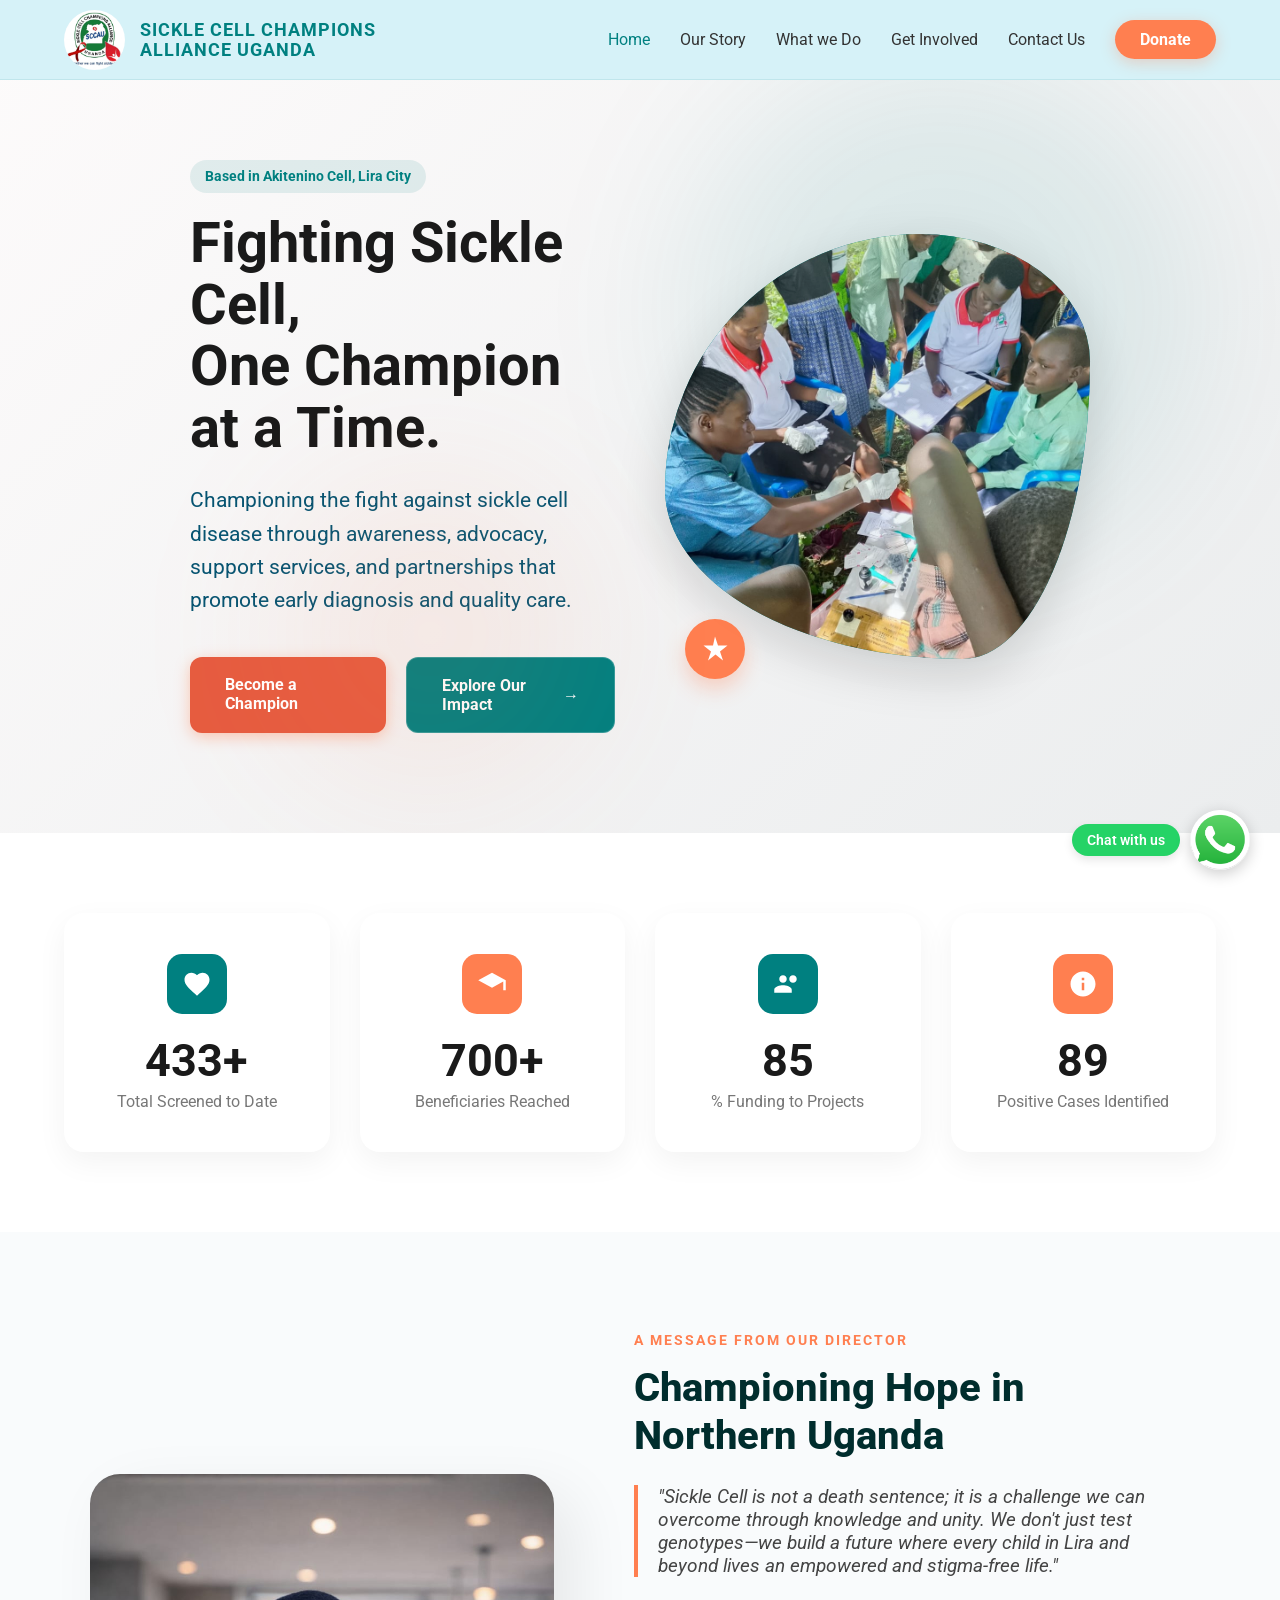
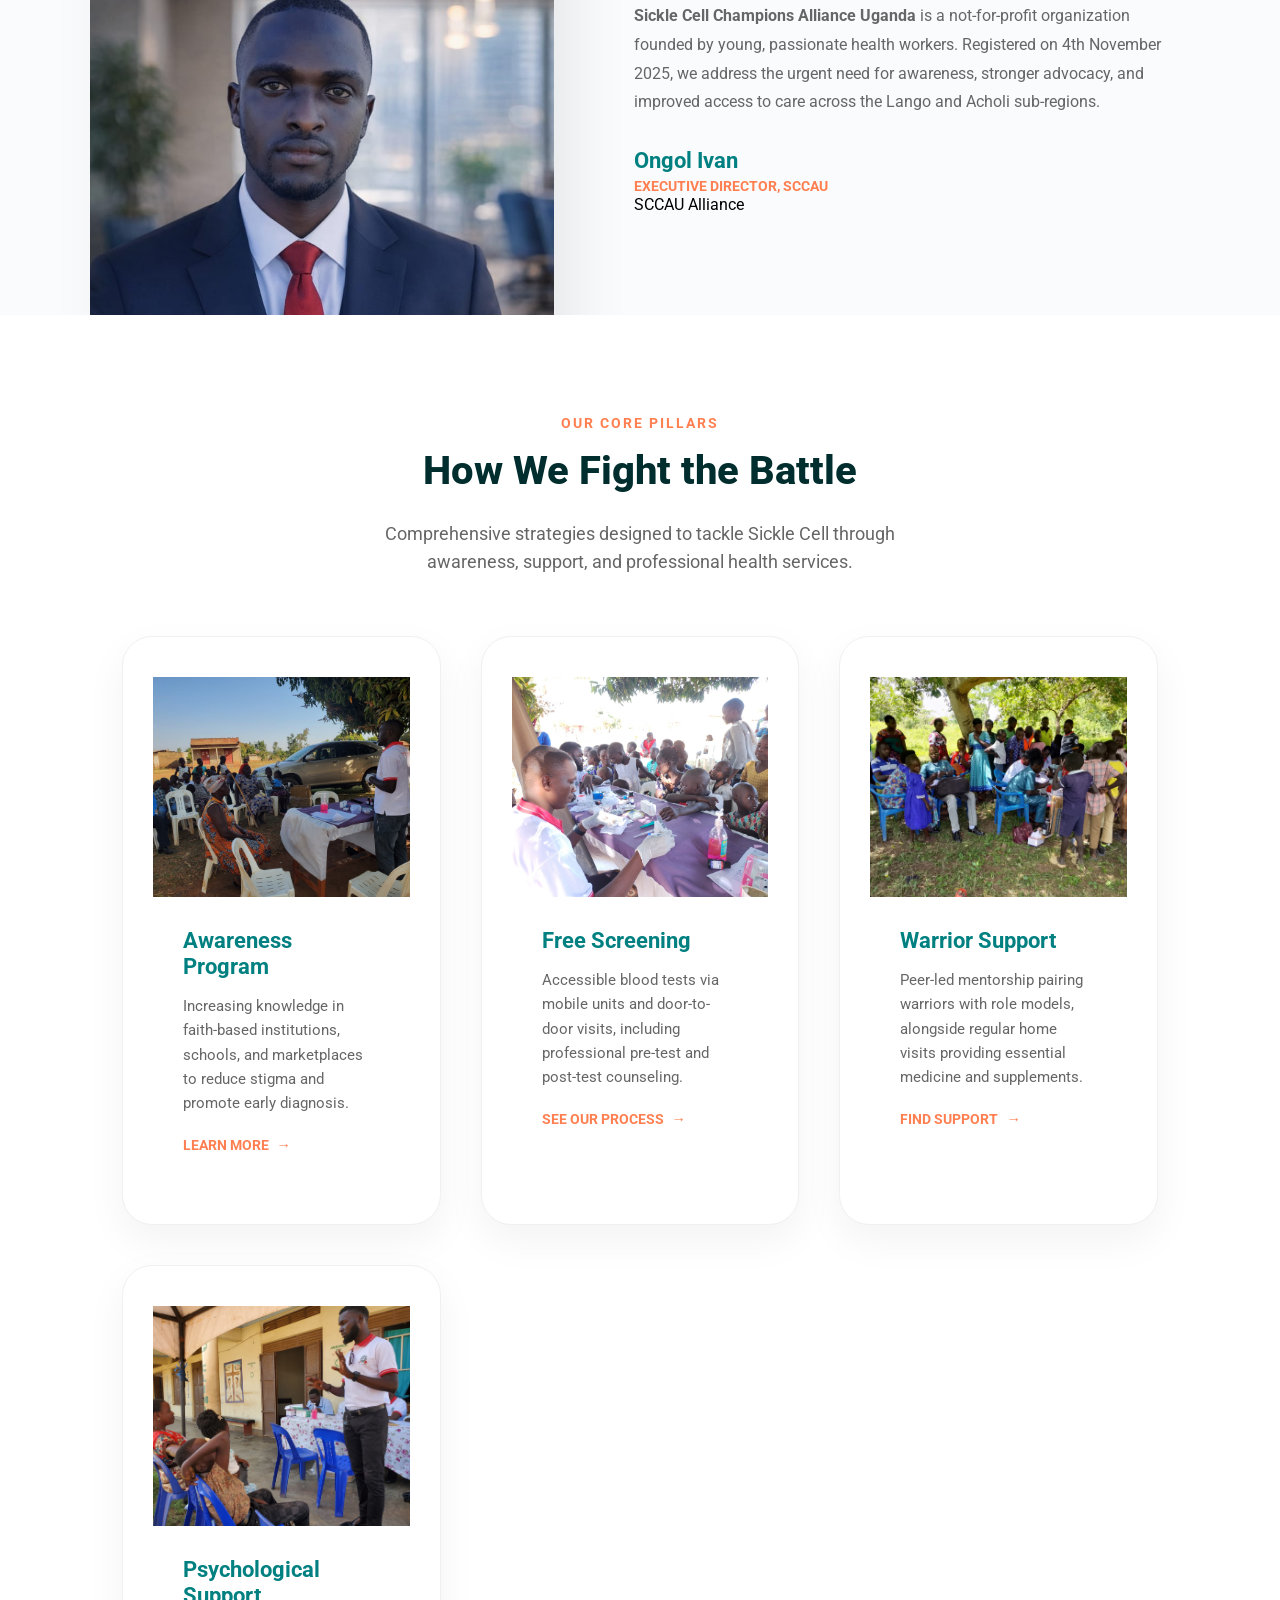
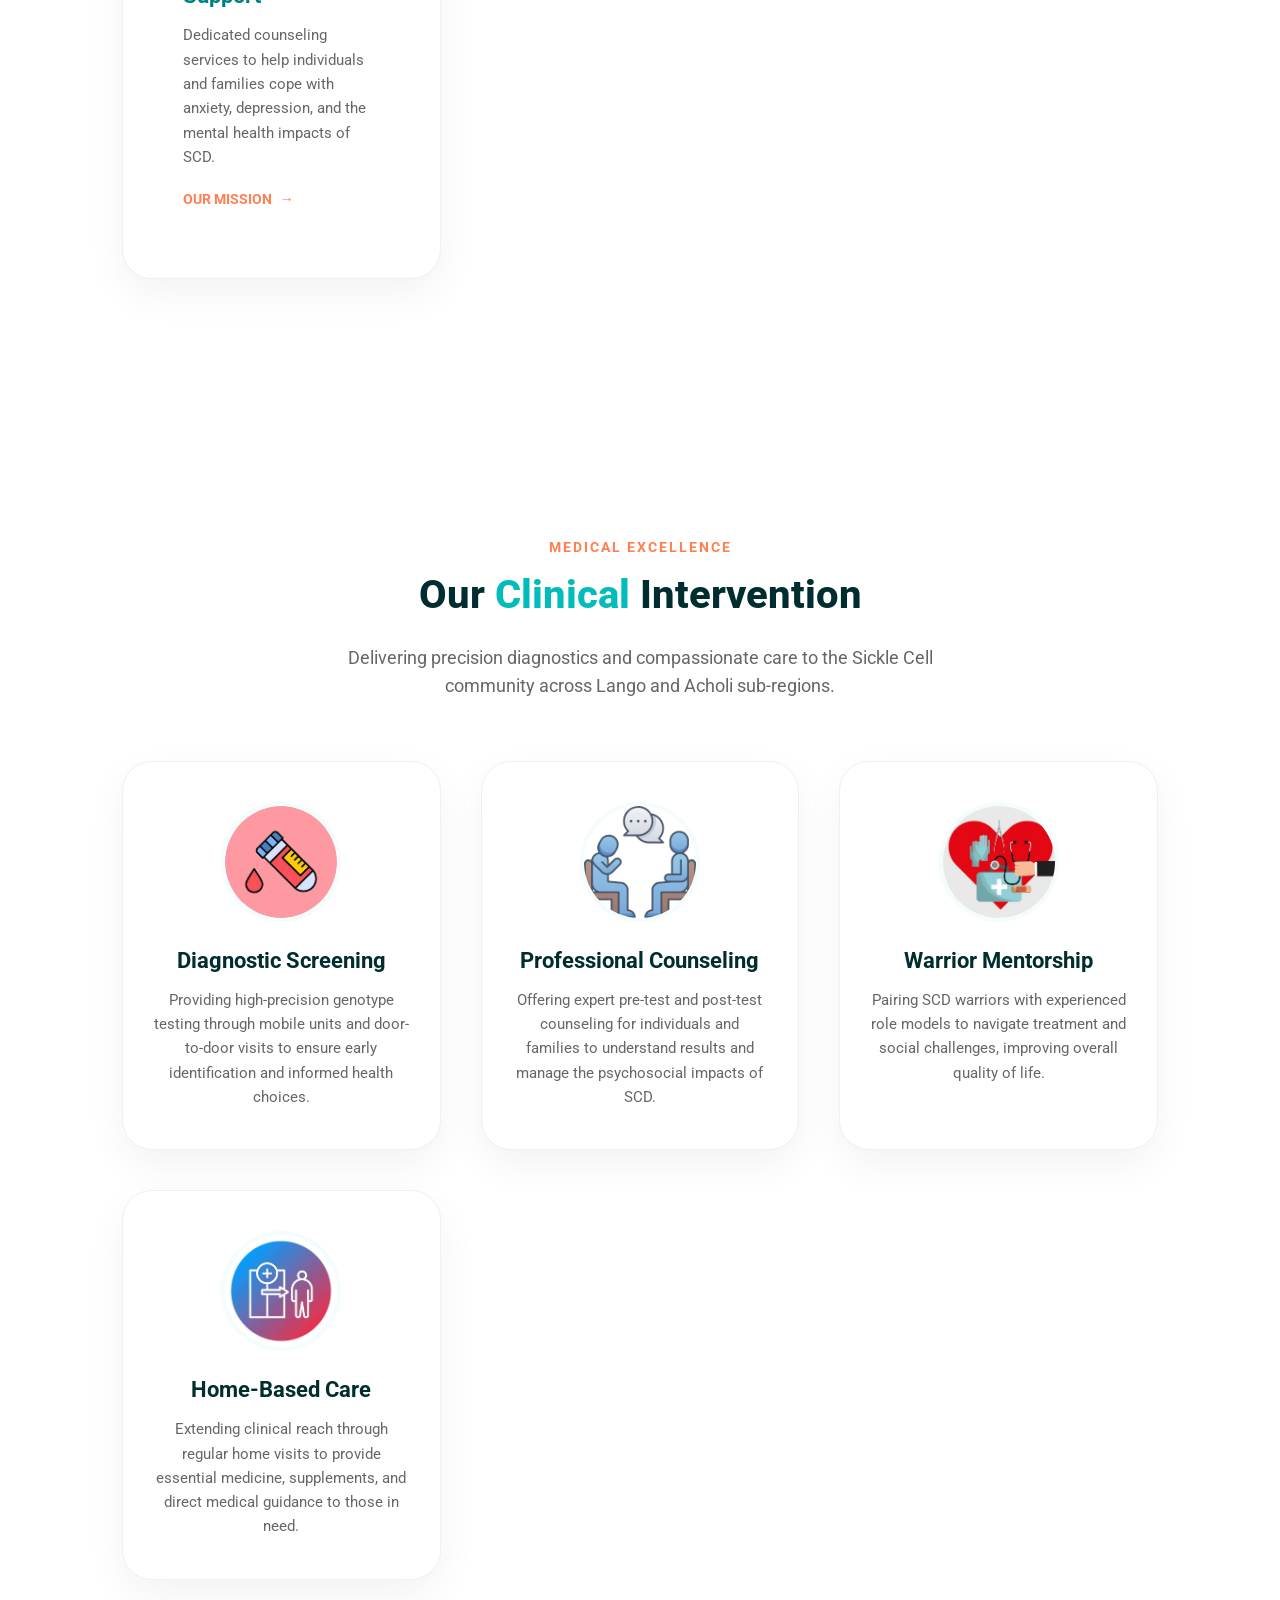
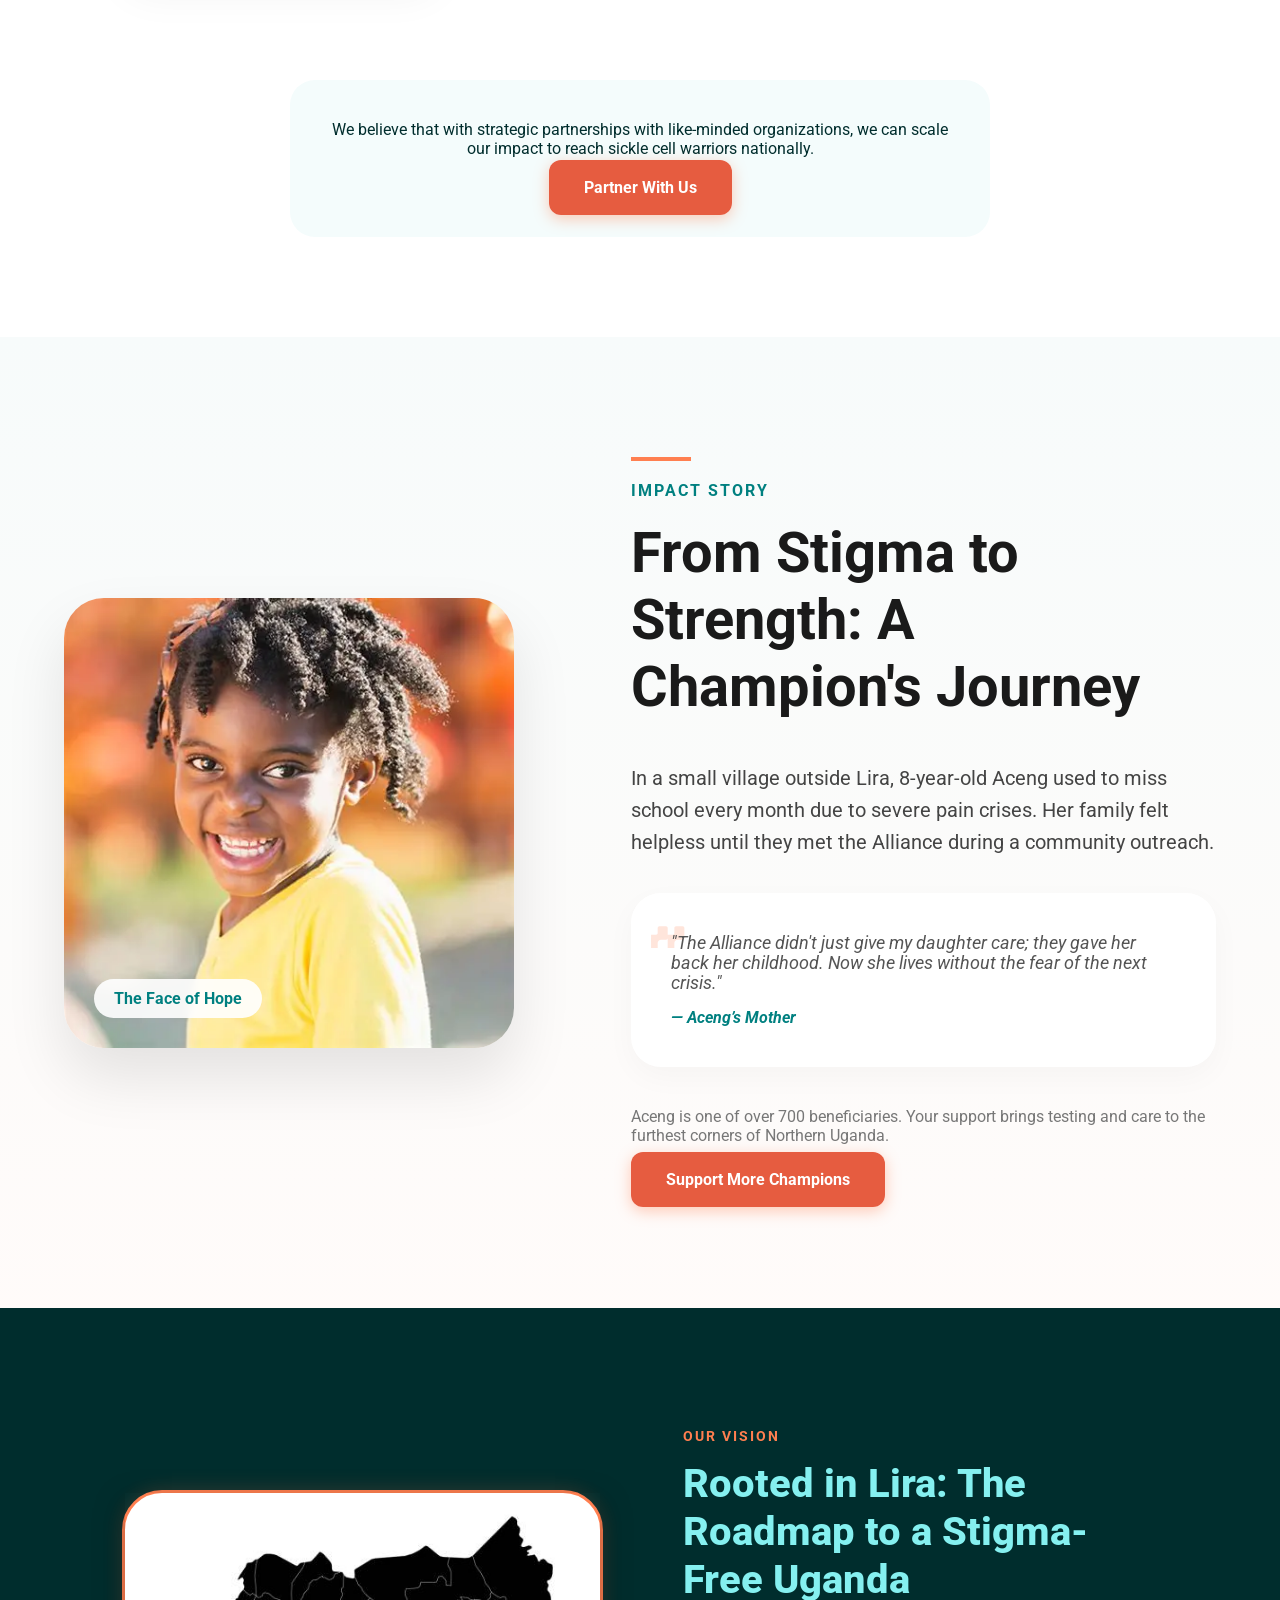
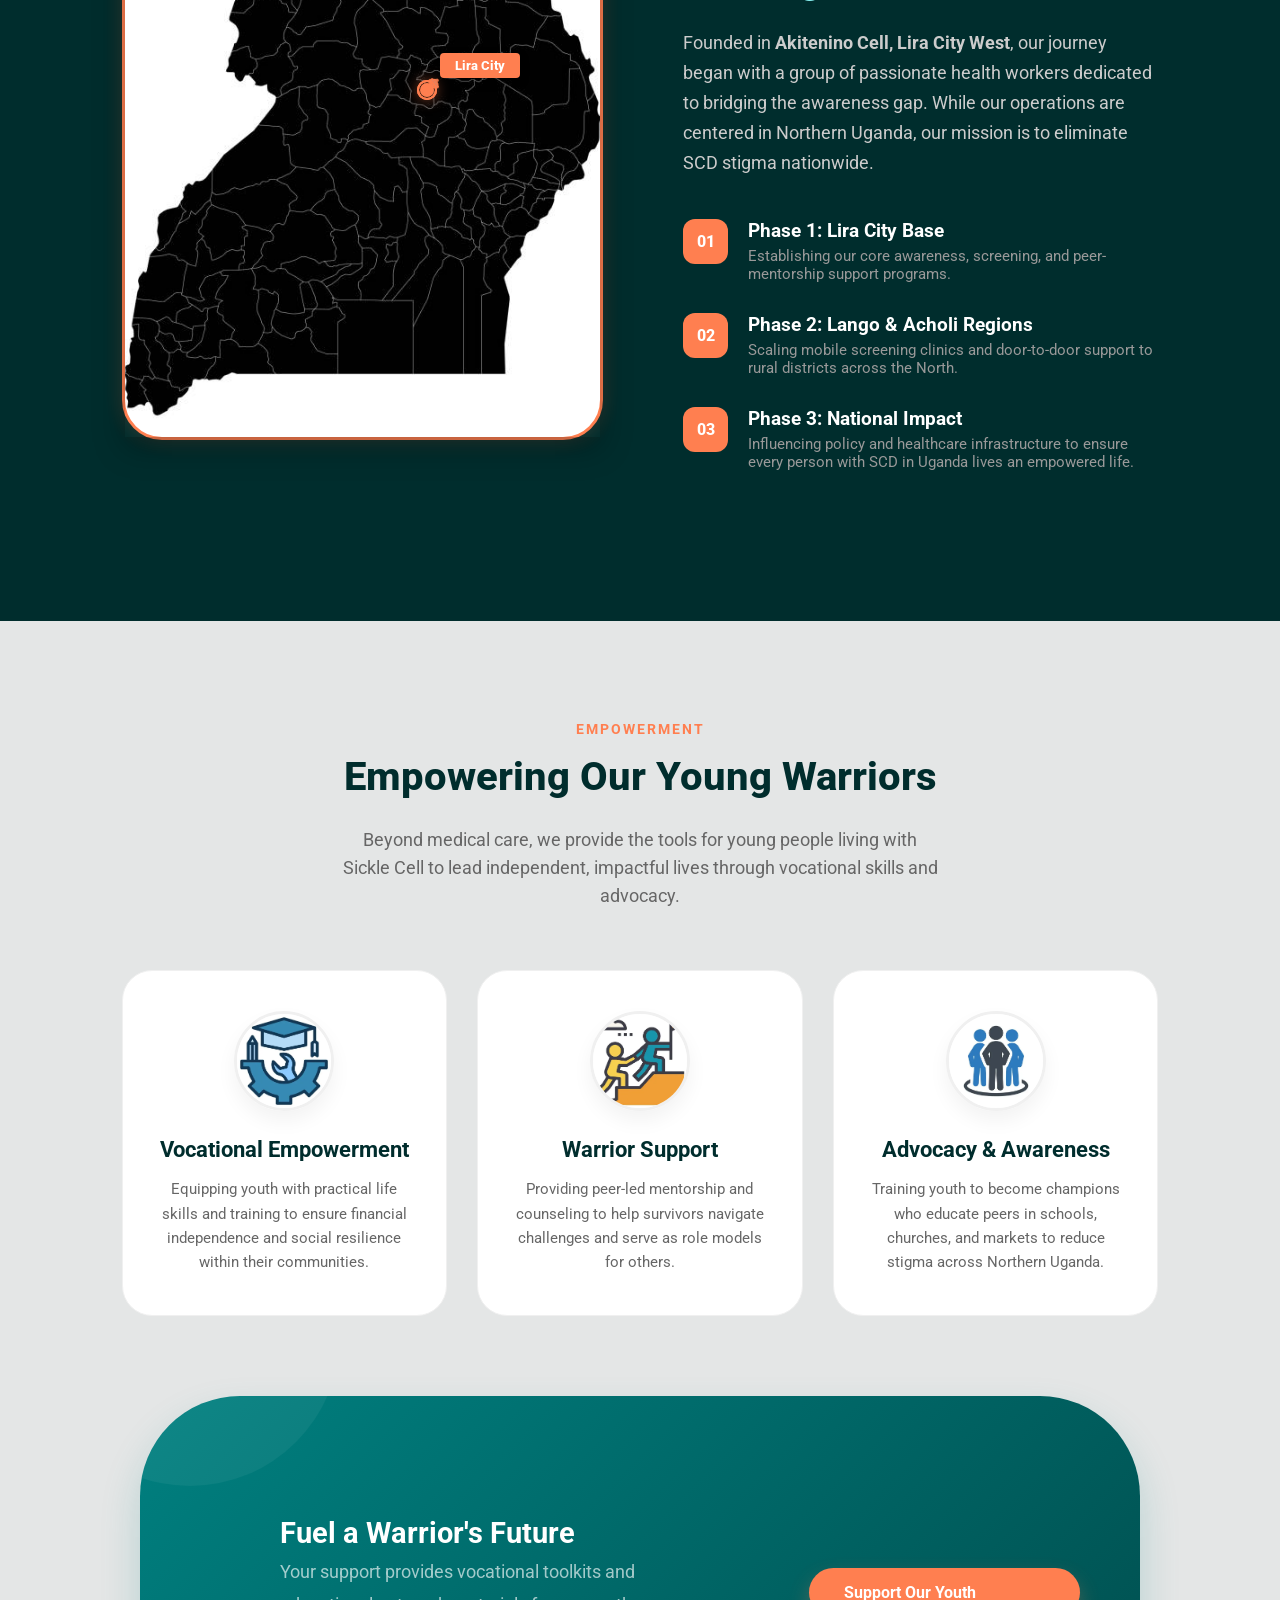
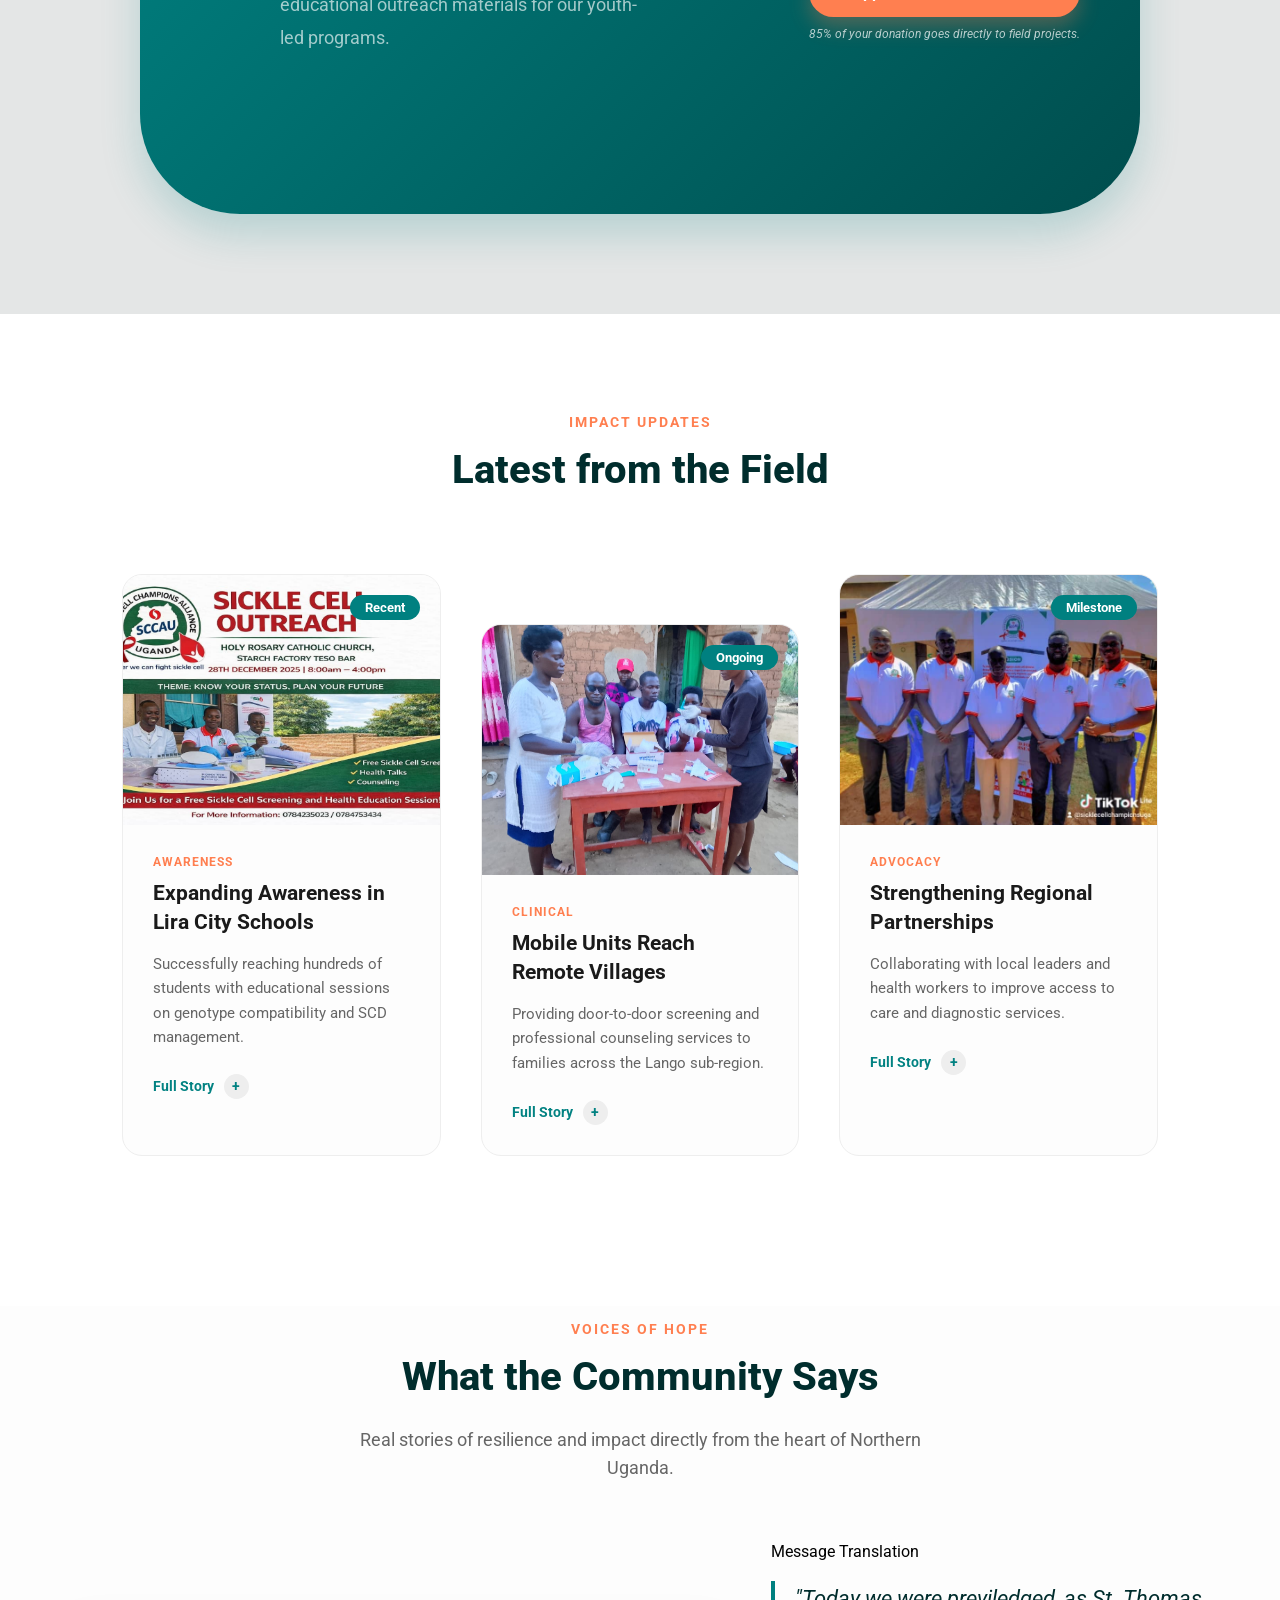
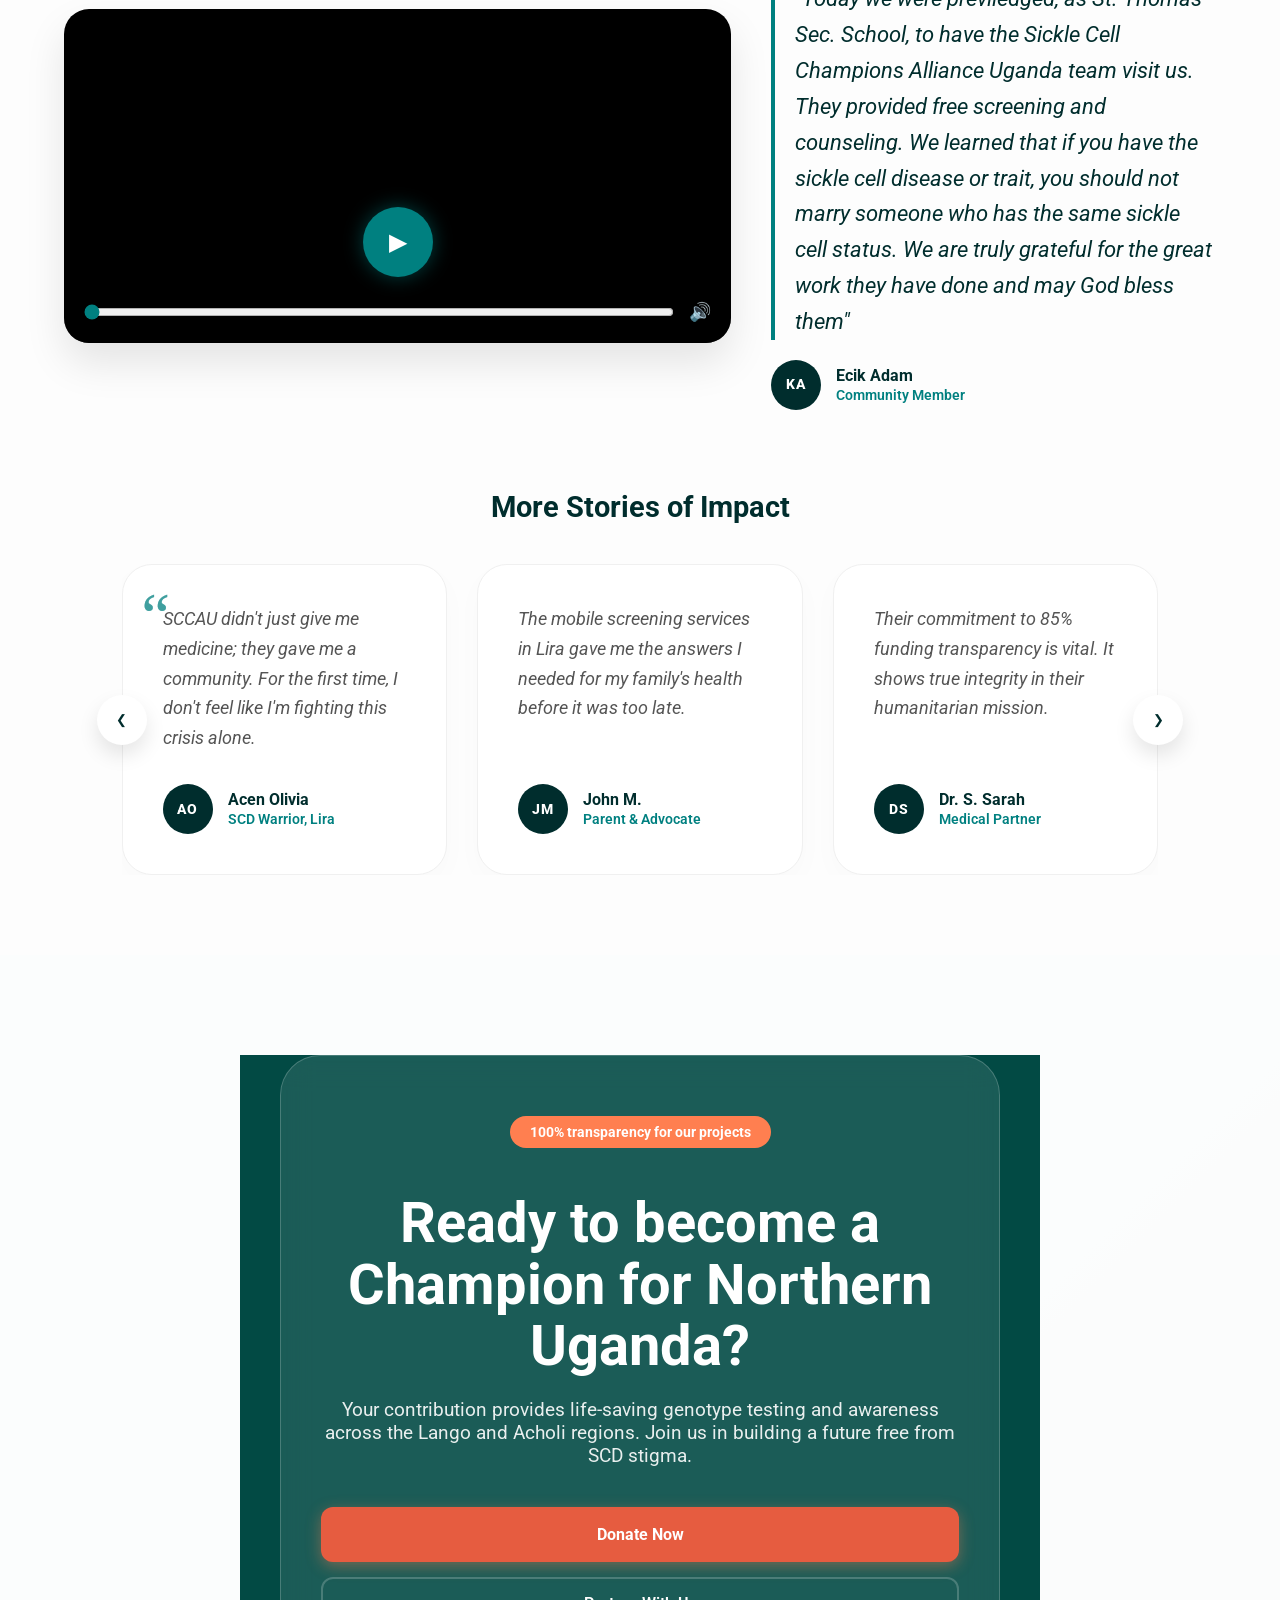
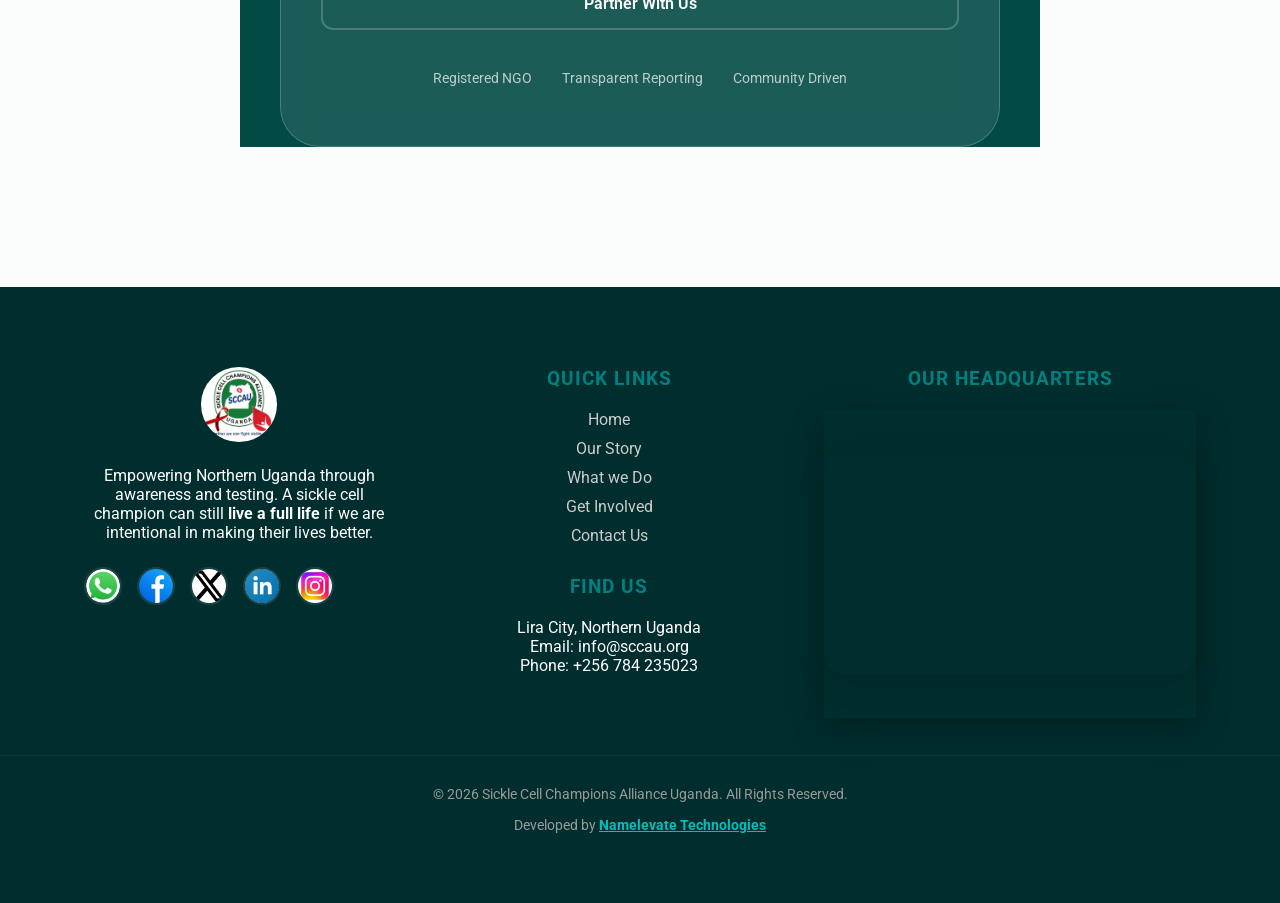
==== commit af2c5631: "namelevate and email" ====
--- a/index.html
+++ b/index.html
@@ -683,7 +683,7 @@
             <div class="info-group" style="margin-top: 30px;">
                 <h4>Find Us</h4>
                 <p>Lira City, Northern Uganda</p>
-                <p>Email: sicklecellchampions@gmail.com</p>
+                <p>Email: info@sccau.org</p>
                 <p>Phone: +256 784 235023</p>
             </div>
         </div>
@@ -711,7 +711,7 @@
             <p class="copyright">&copy; 2026 Sickle Cell Champions Alliance Uganda. All Rights Reserved.</p>
             <p class="developer-credit">
                   Developed by 
-                <a href="https://www.namelevate.tech" target="_blank" class="namelevate-link"><u>Namelevate Technologies</u></a>
+                <a href="https://www.namelevate.com" target="_blank" class="namelevate-link"><u>Namelevate Technologies</u></a>
             </p>
         </div>
     </div>
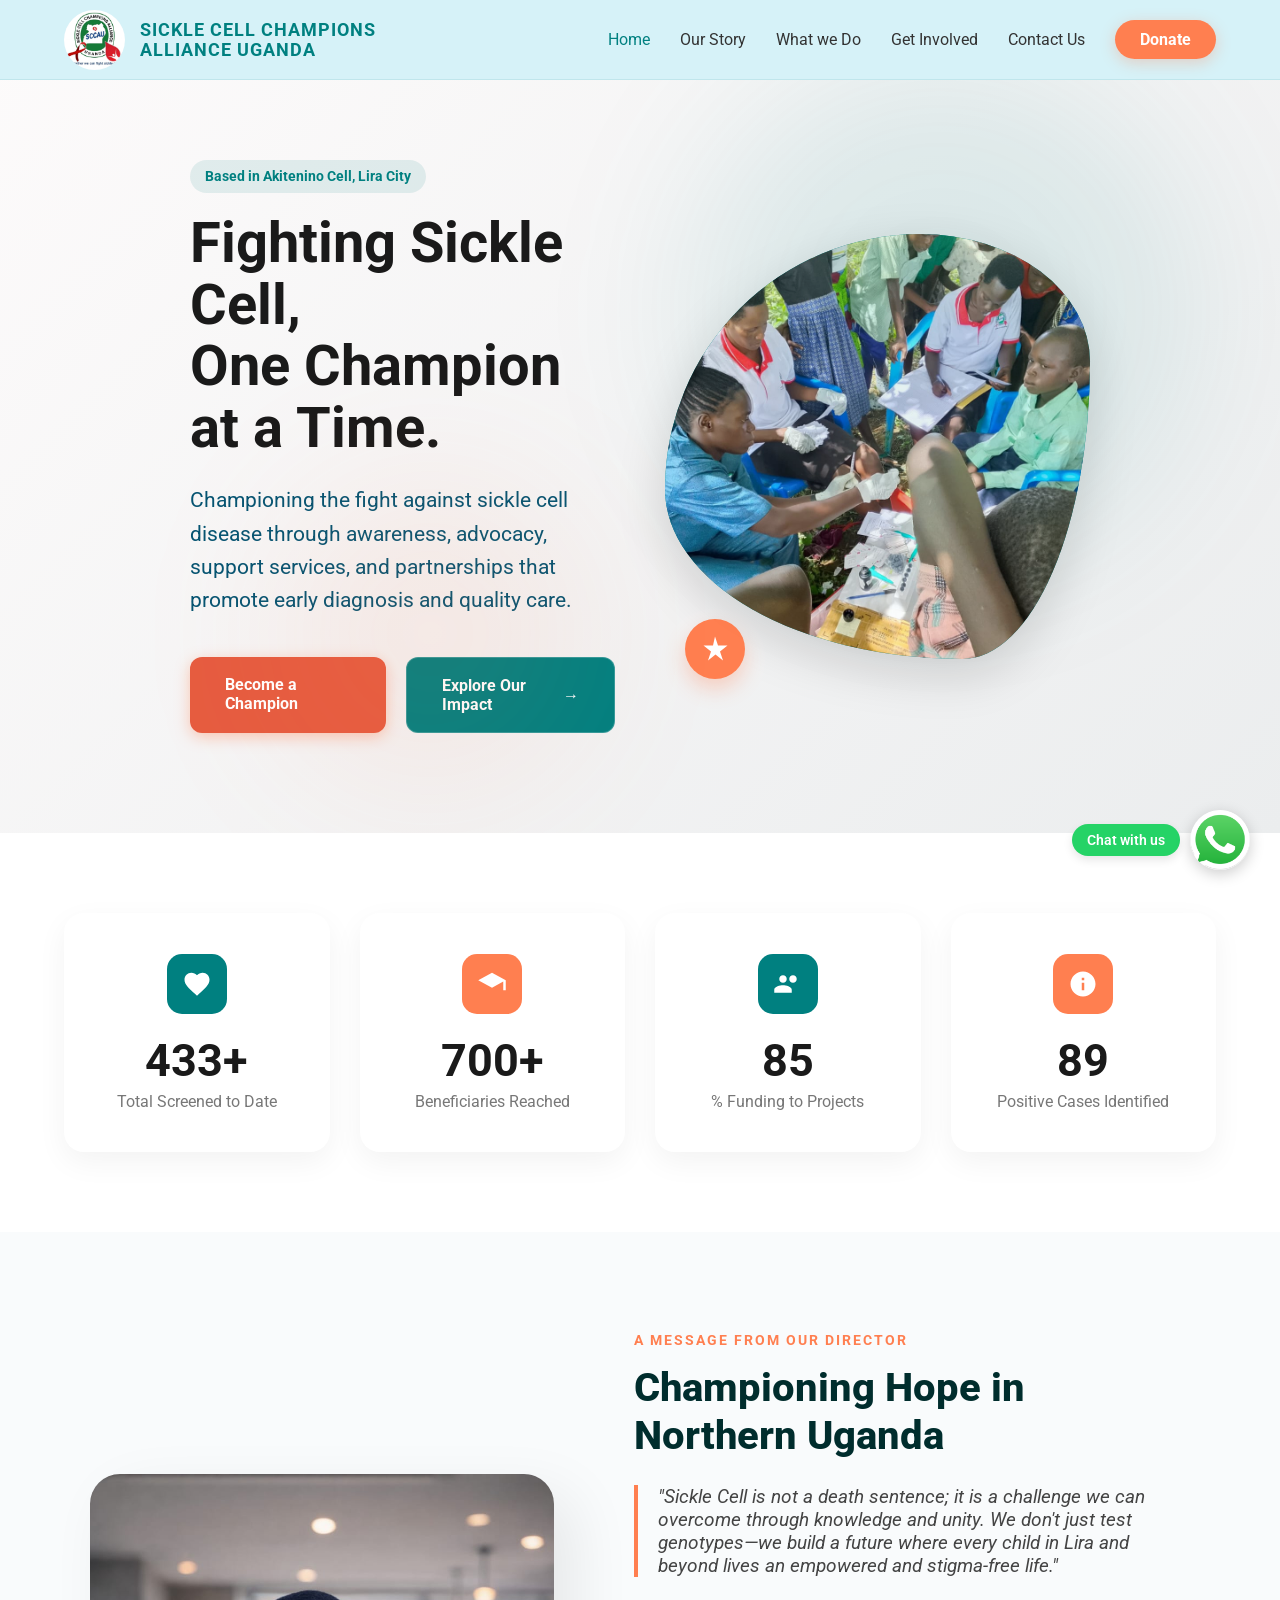
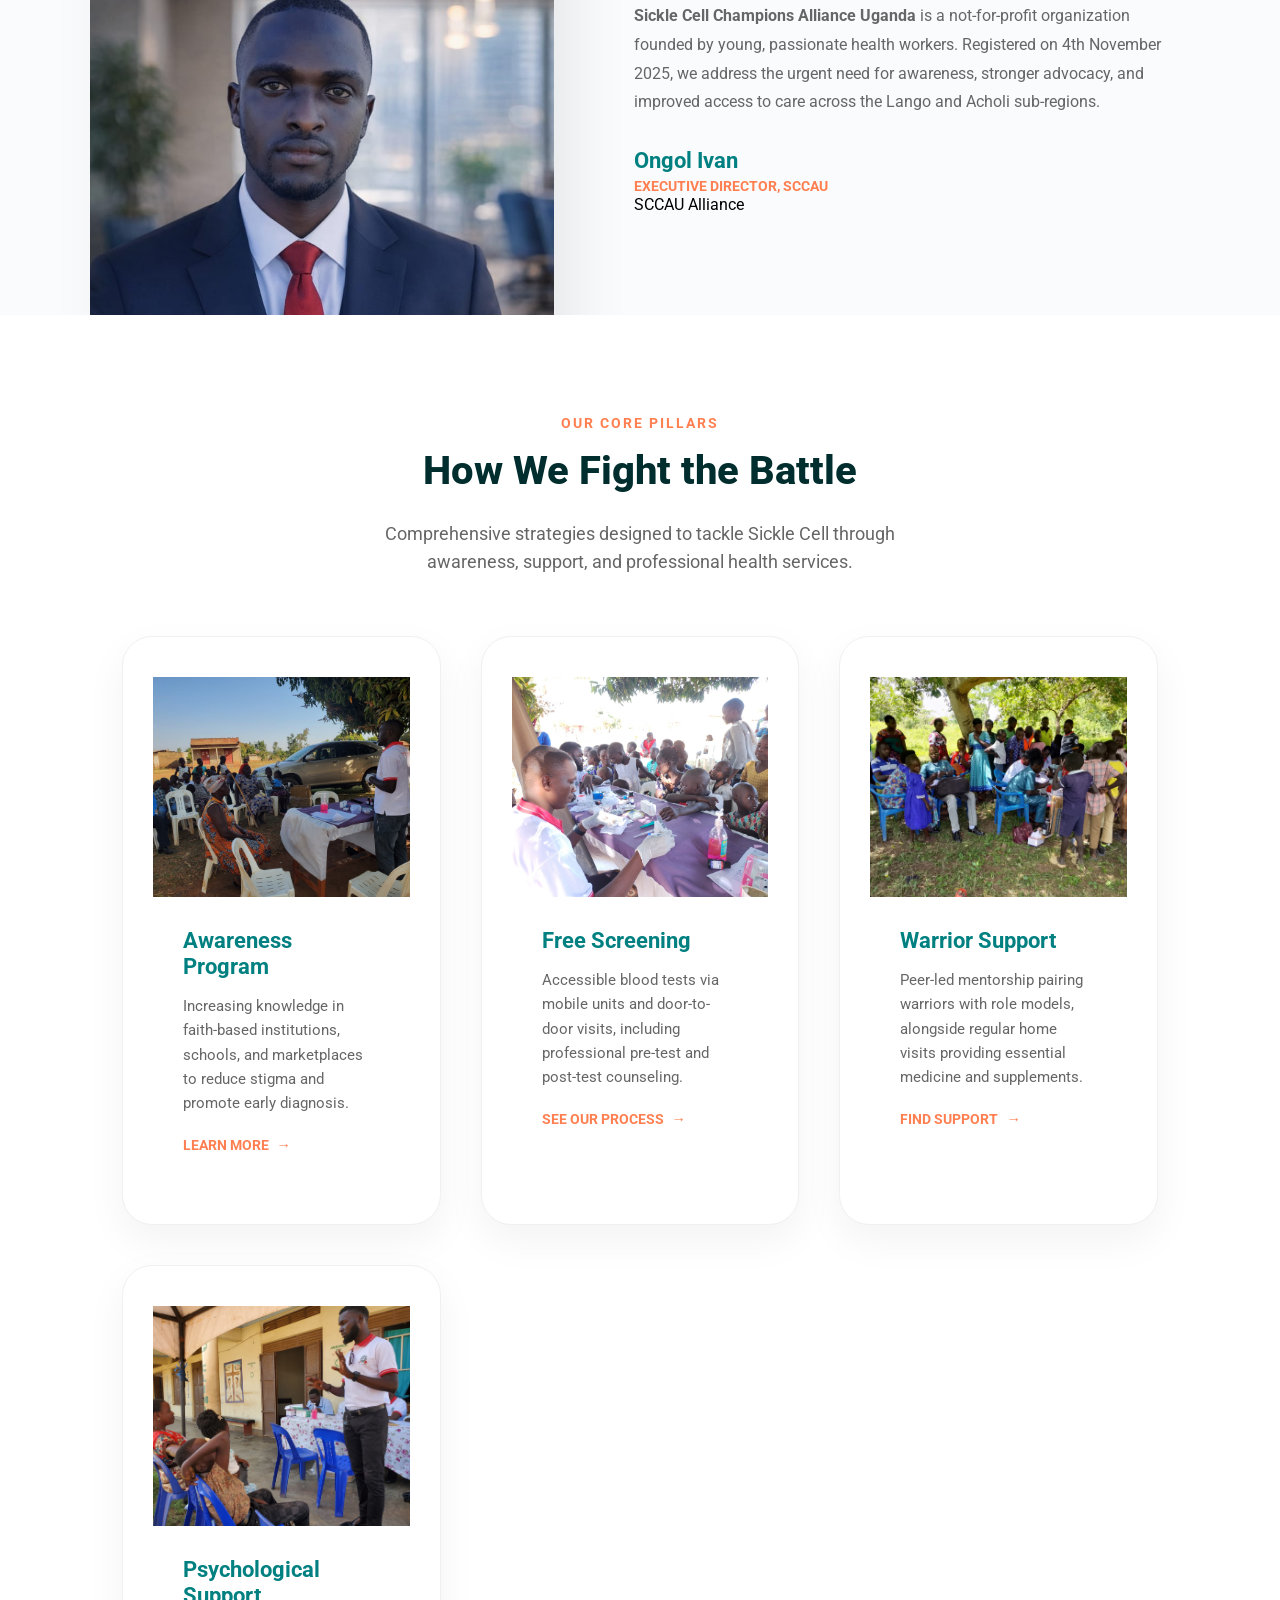
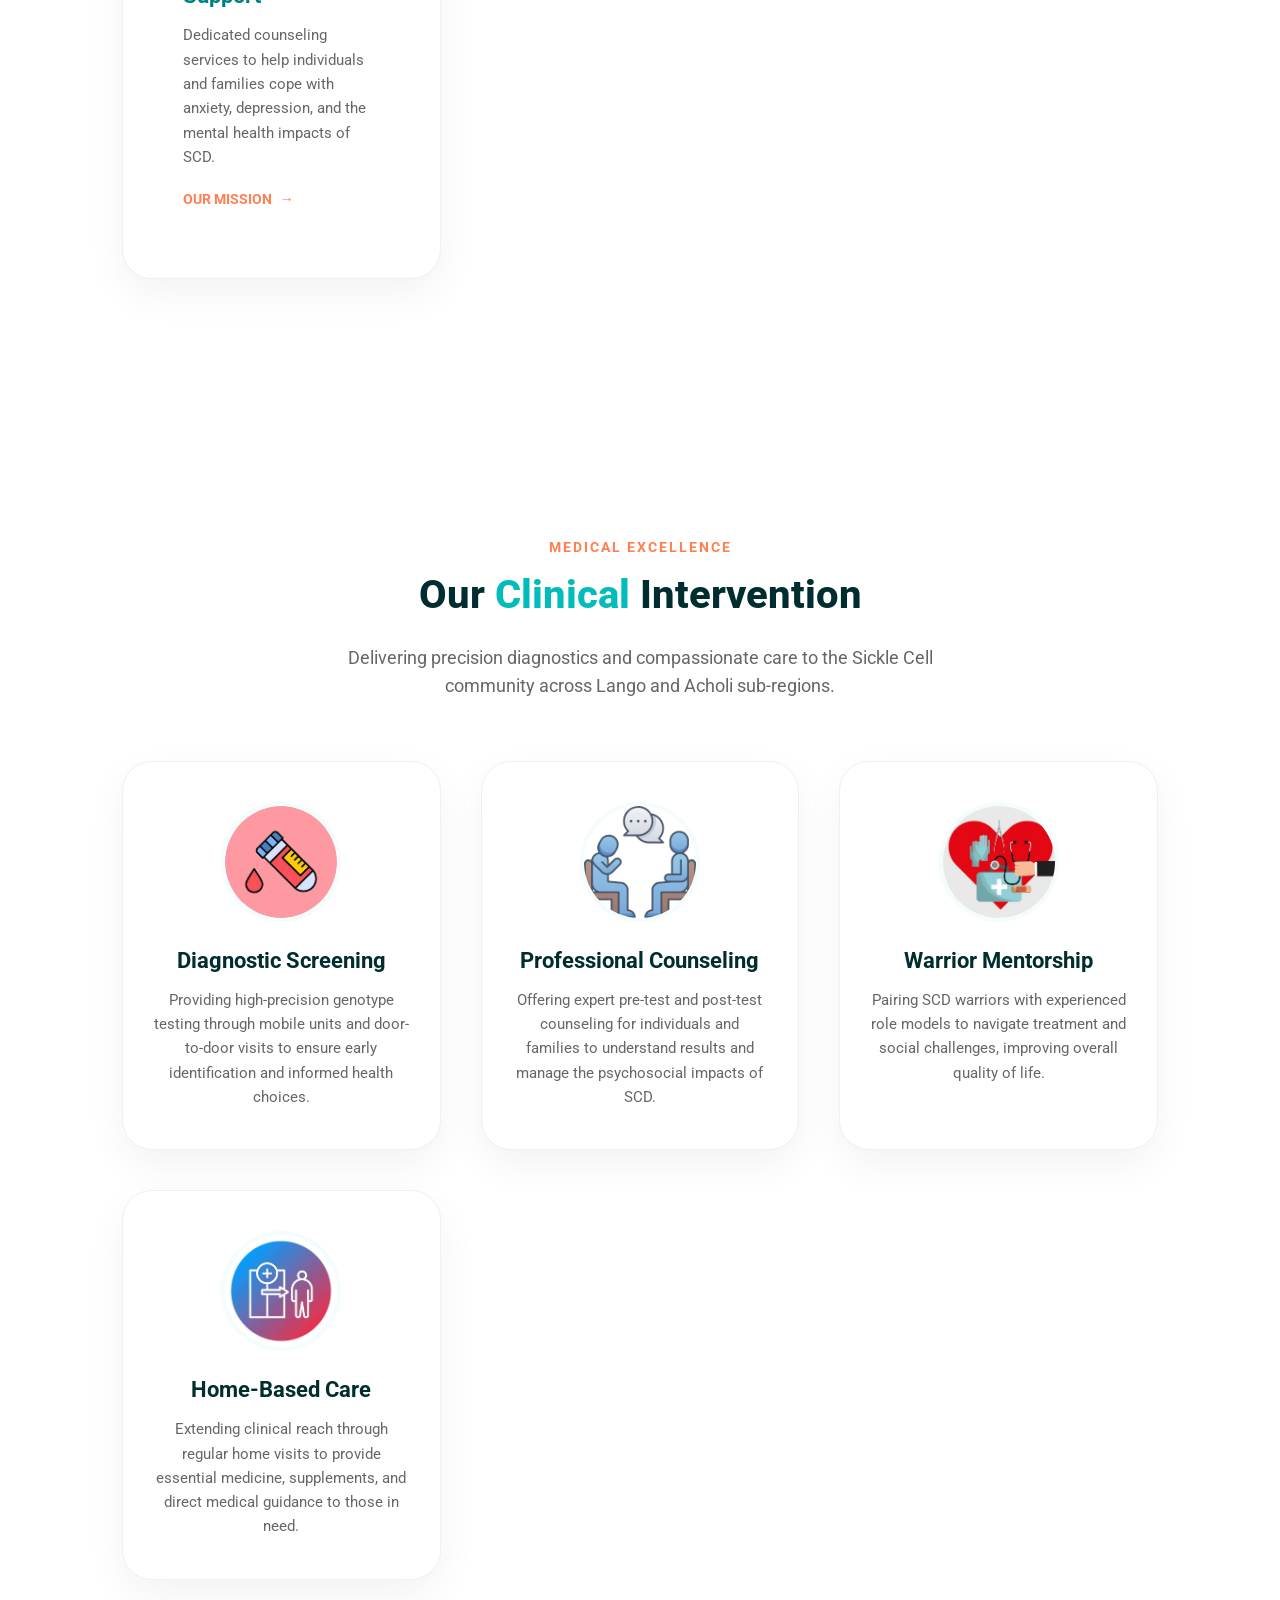
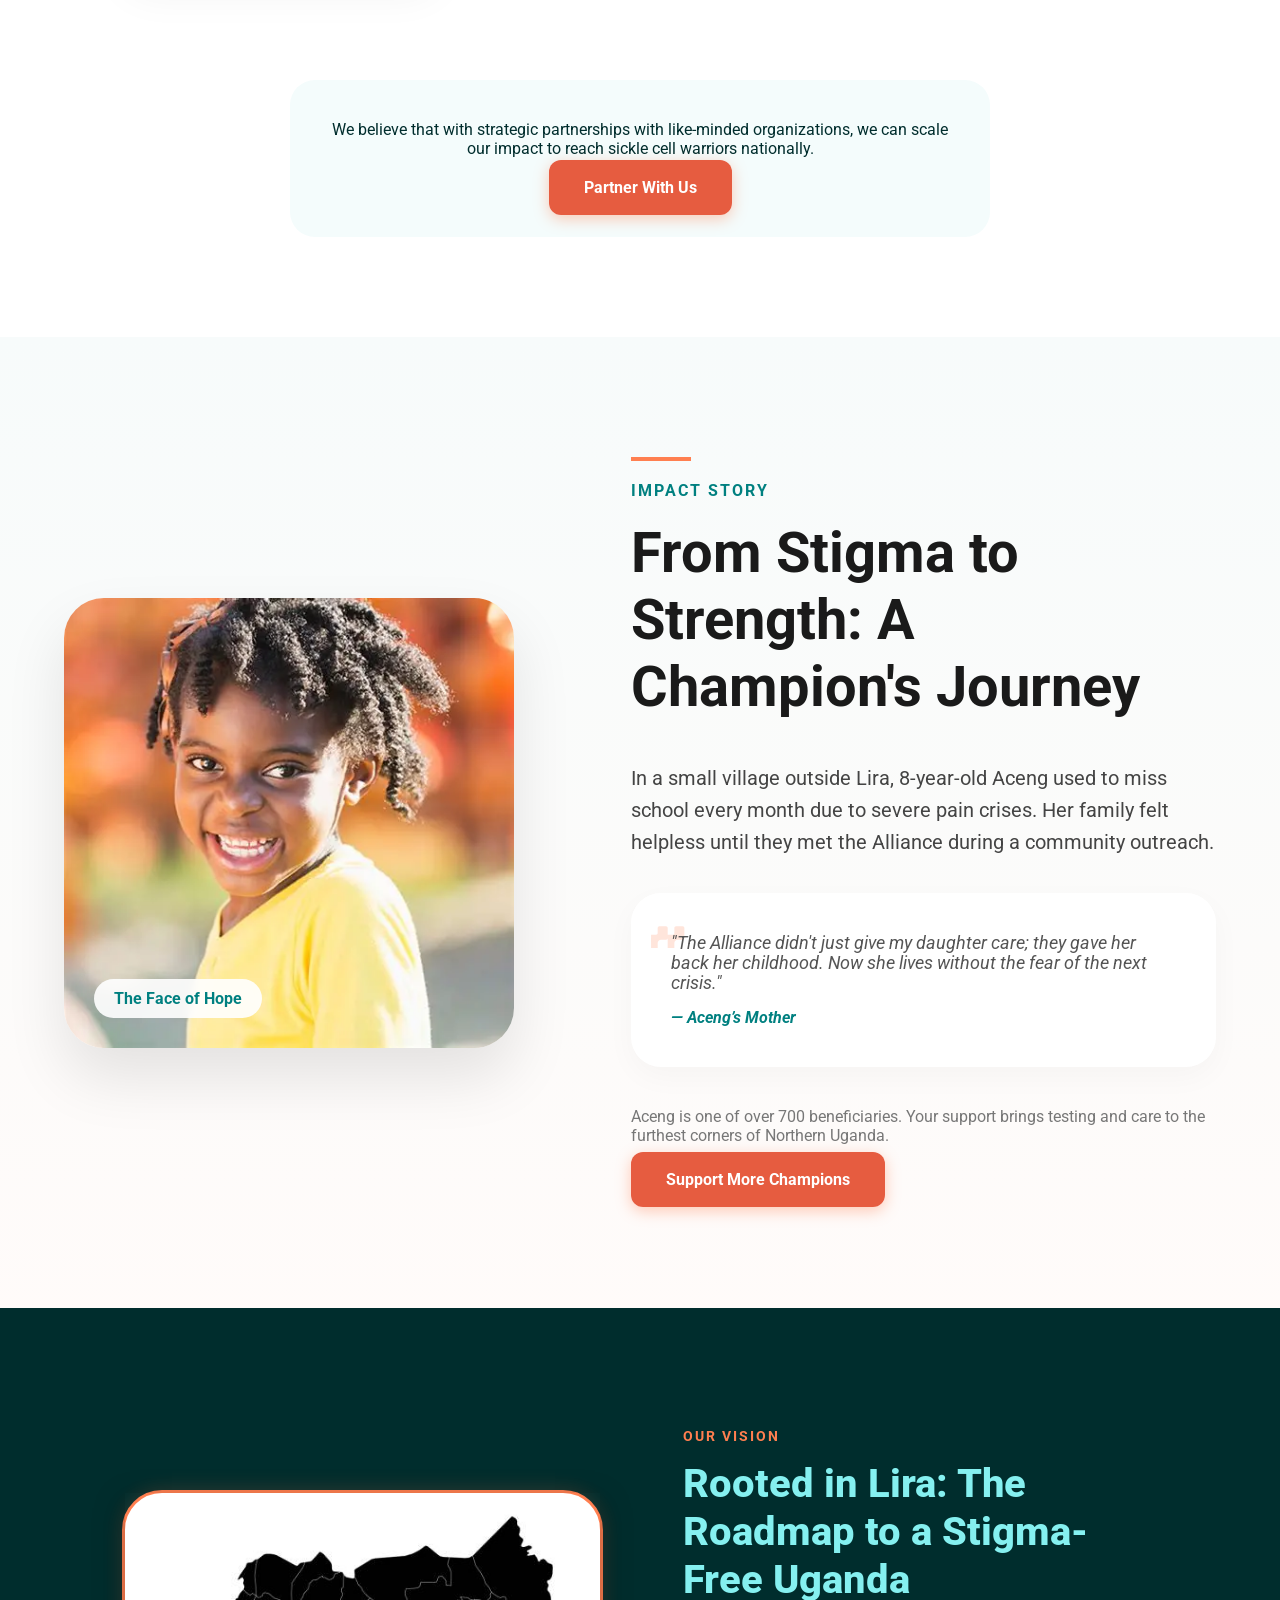
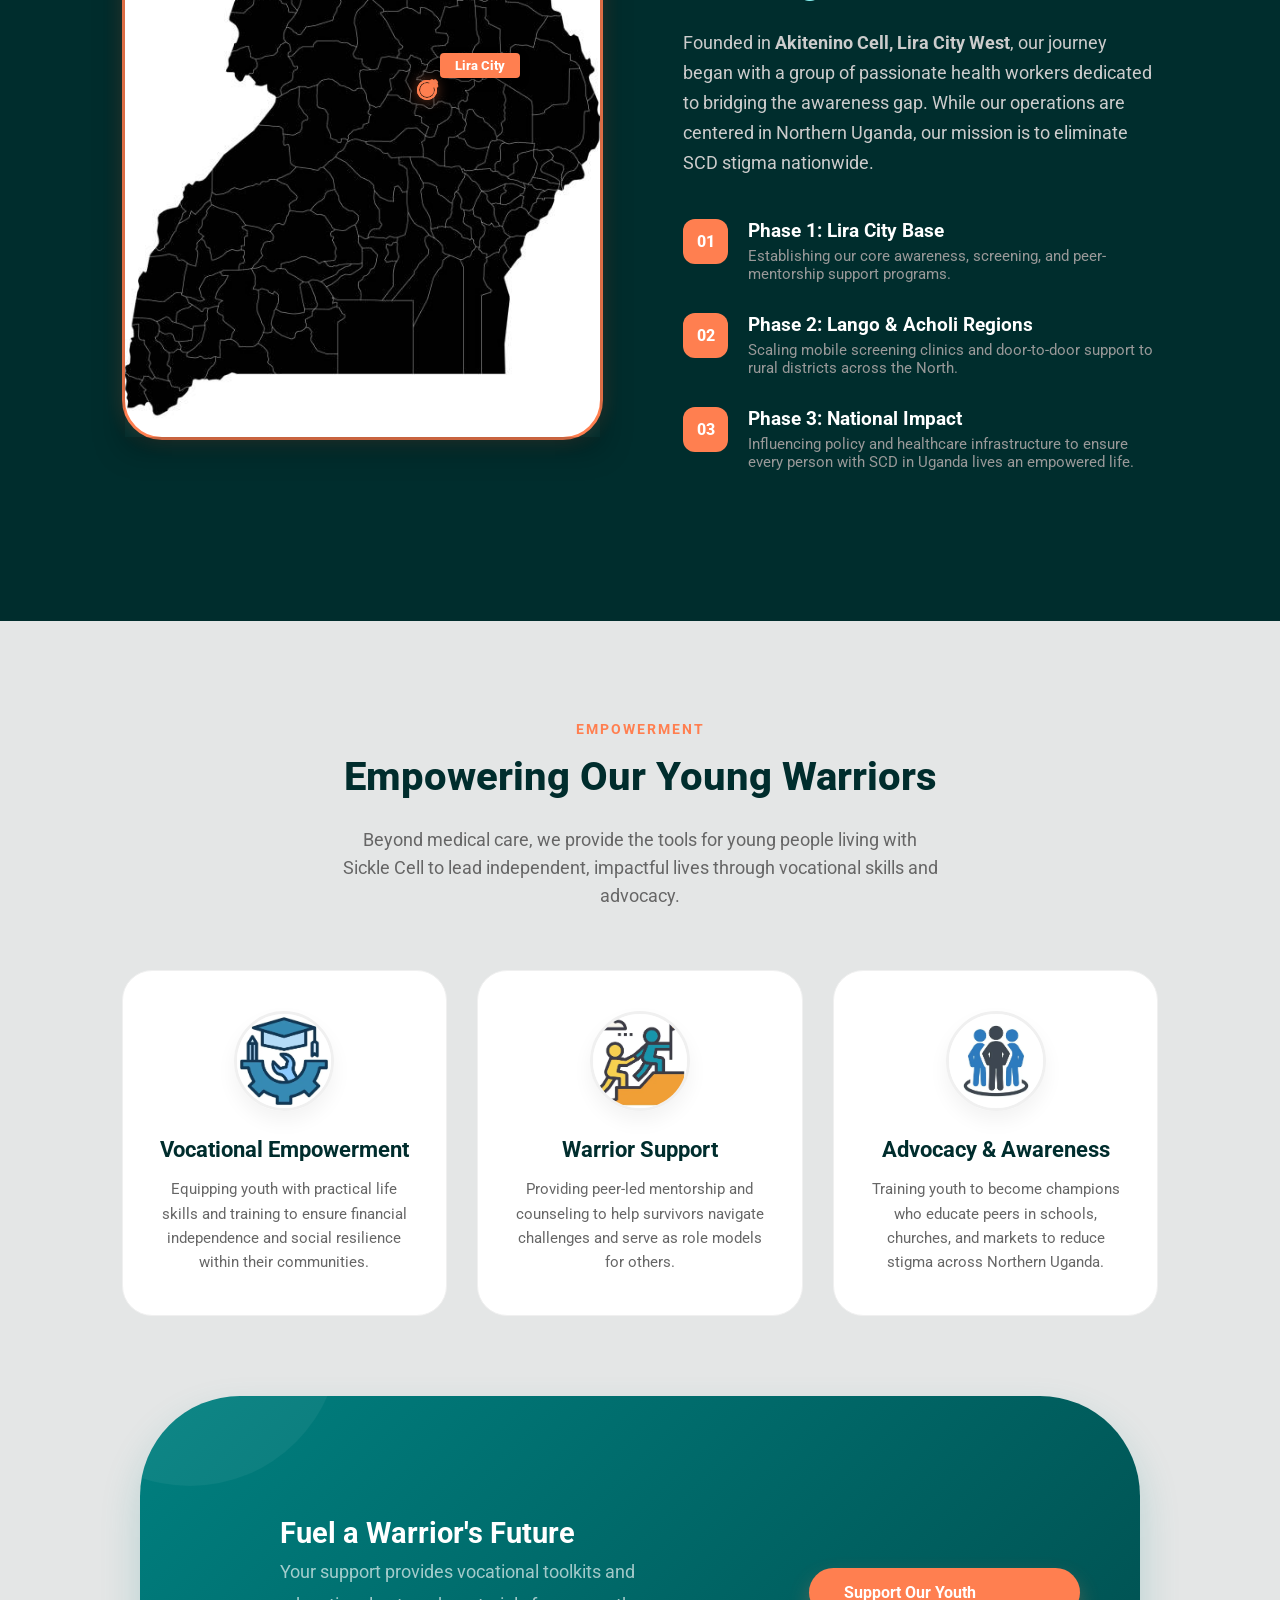
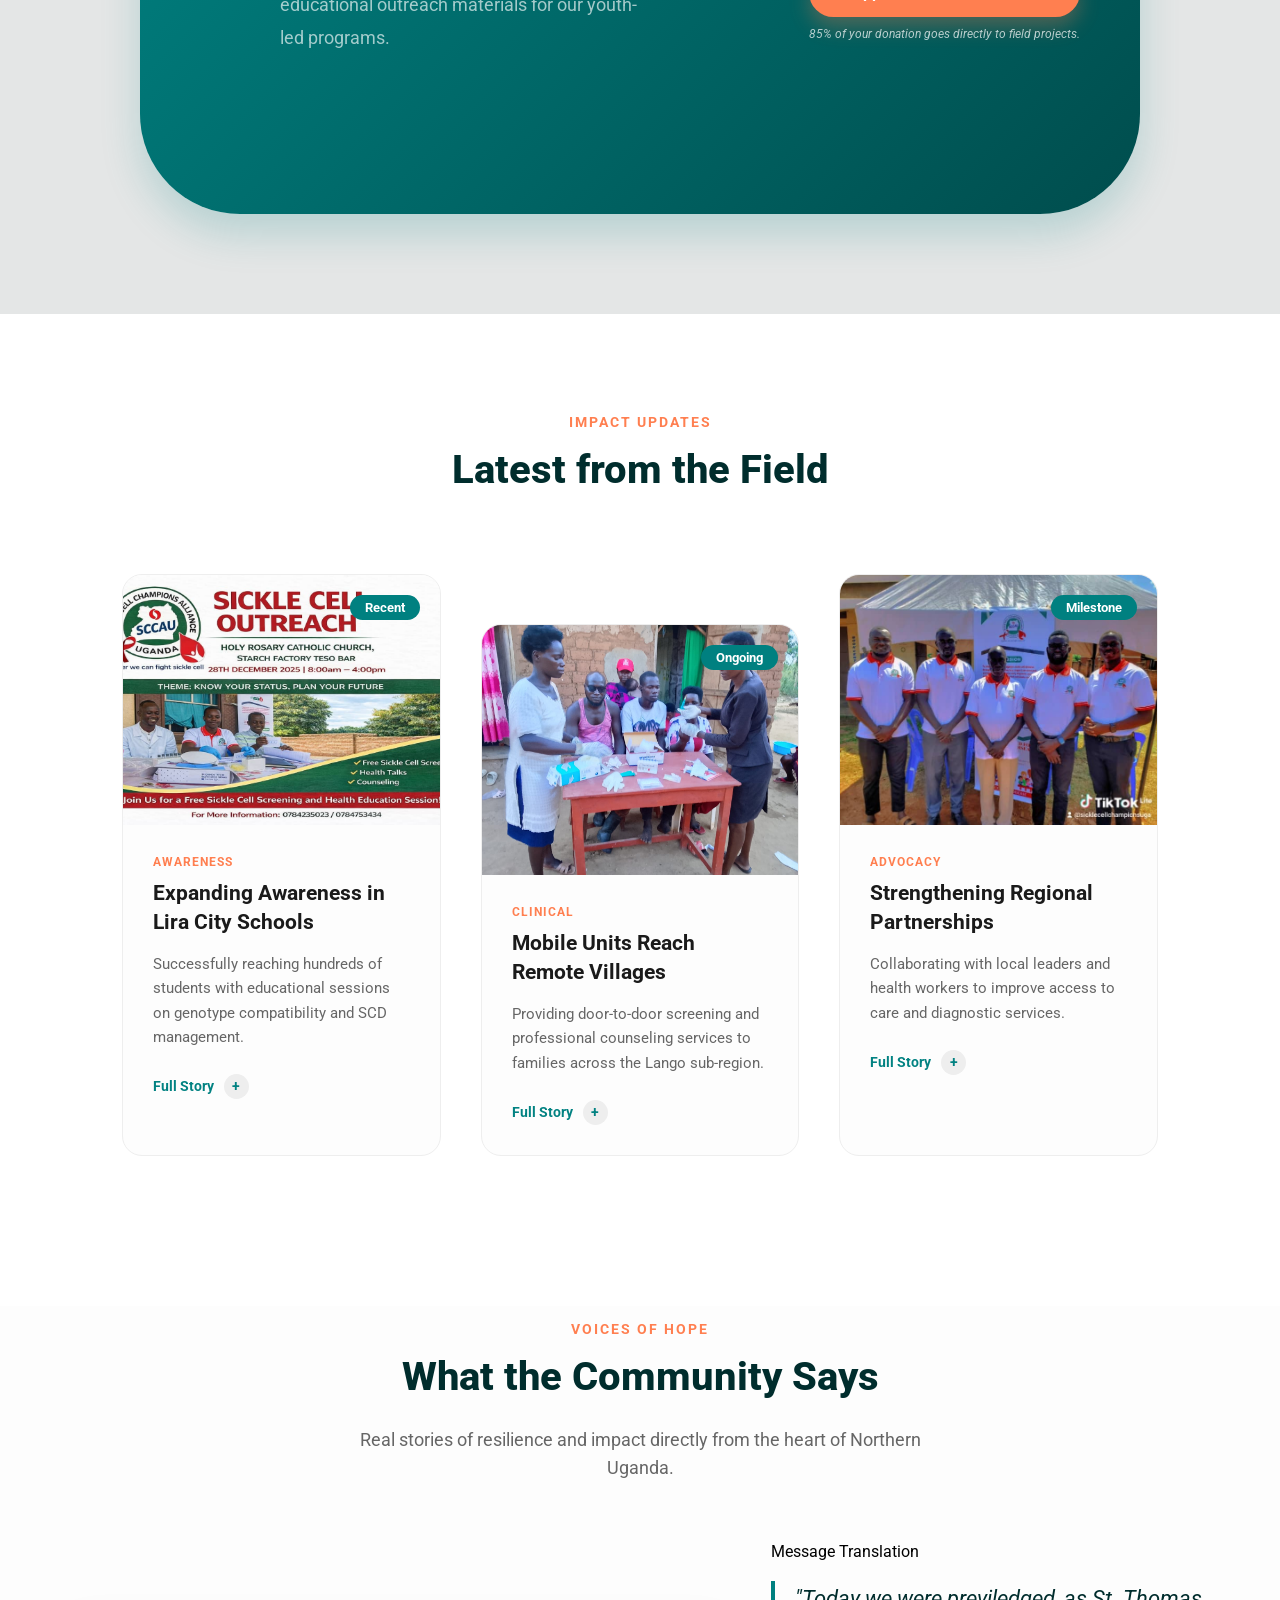
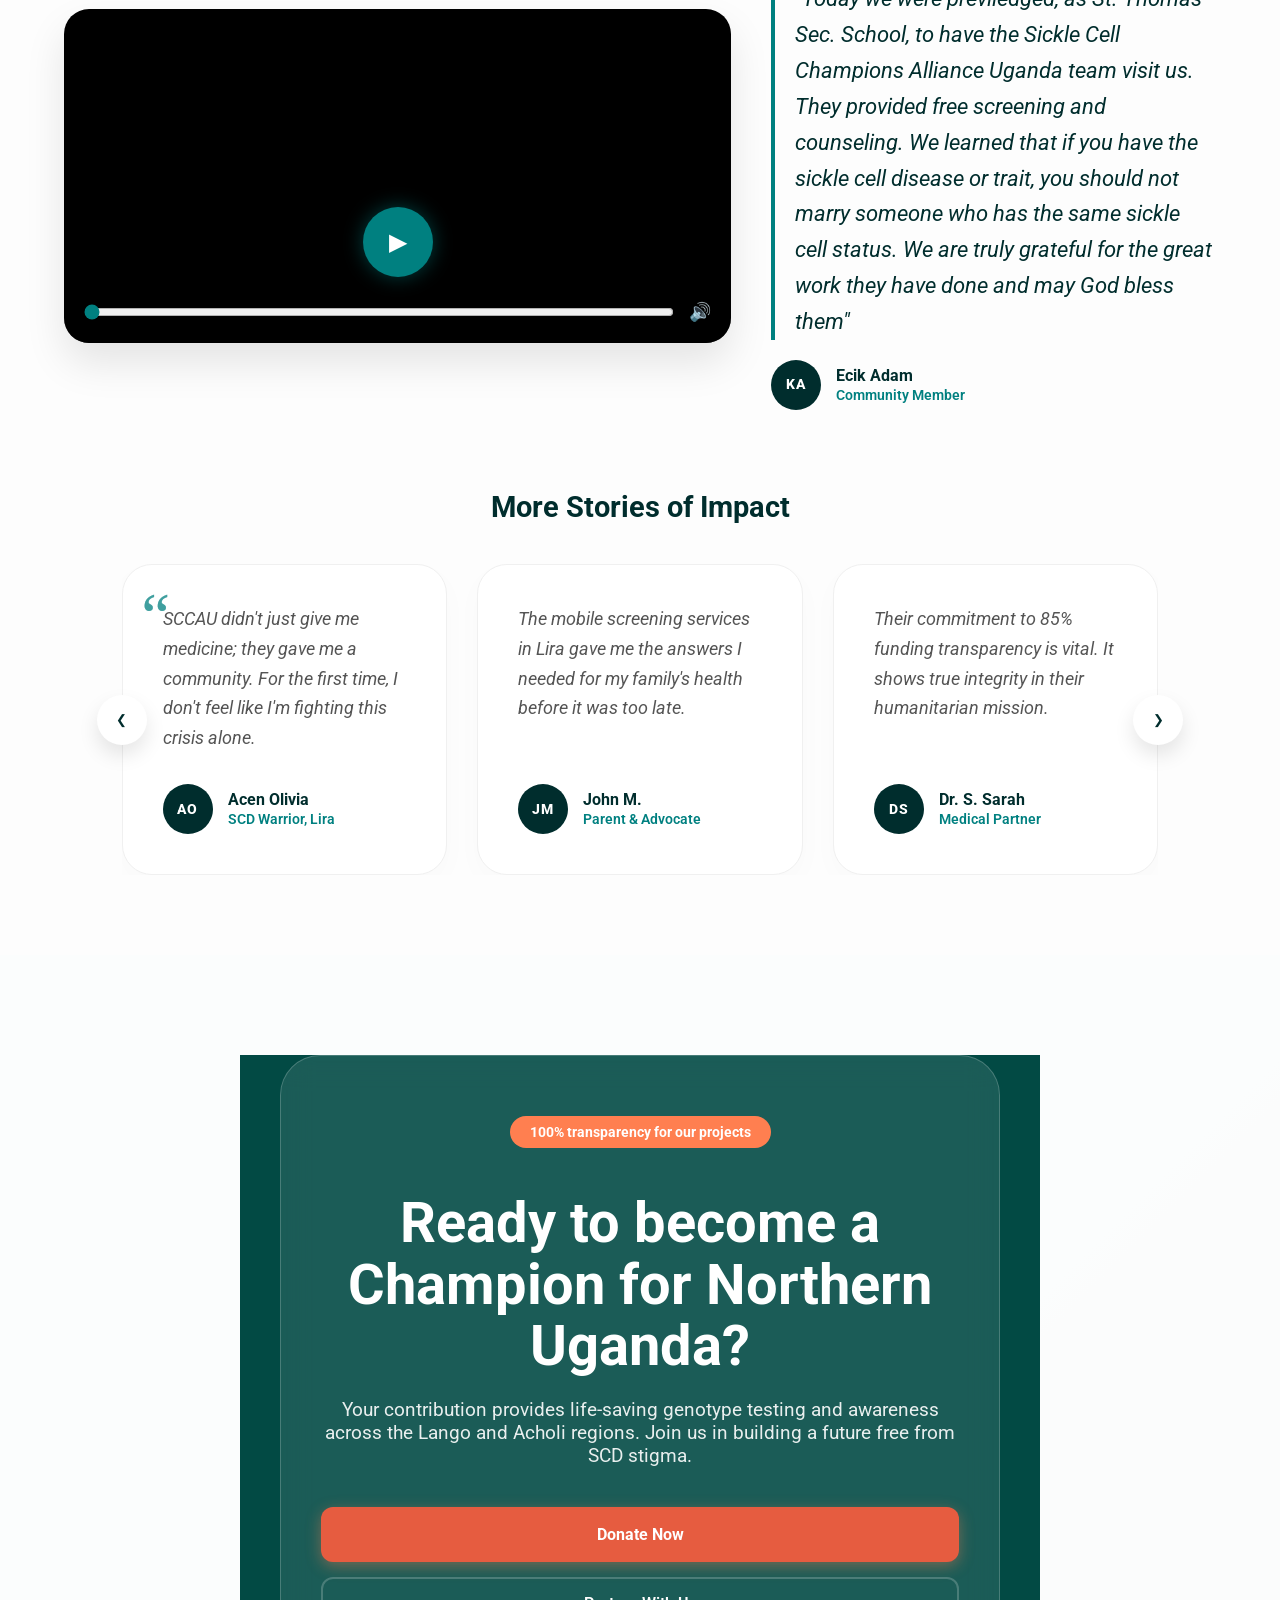
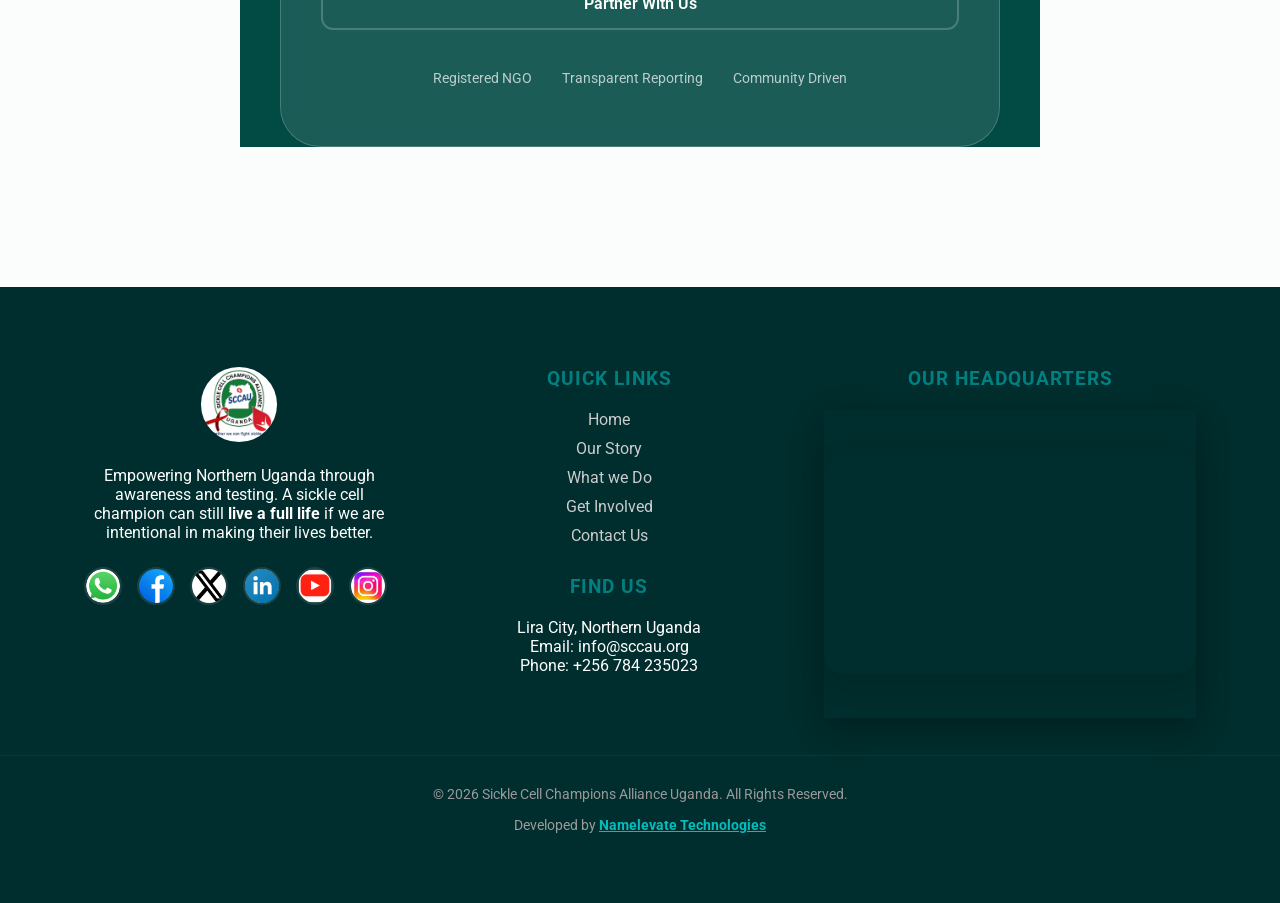
==== commit ab328920: "latest update youtube" ====
--- a/index.html
+++ b/index.html
@@ -660,9 +660,10 @@
             
             <div class="footer-social-images">
                 <a href="https://whatsapp.com/channel/0029Vb7BGHY9Bb685tiHr13R"><img src="IMAGES/whatsapp-icon.png" alt="WhatsApp"></a>
-                <a href="#"><img src="IMAGES/facebook.webp" alt="Facebook"></a>
+                <a href="https://www.facebook.com/groups/1849727368988697/?ref=share&mibextid=KtfwRi"><img src="IMAGES/facebook.webp" alt="Facebook"></a>
                 <a href="#"><img src="IMAGES/xicon.webp" alt="X"></a>
                 <a href="#"><img src="IMAGES/linkedin.webp" alt="LinkedIn"></a>
+                <a href="https://youtube.com/@sicklecellchampionsallianceuga?si=UdlcCZ-kSD-UQcYW"><img src="IMAGES/youtube.png" alt="YouTube"></a>
                 <a href="#"><img src="IMAGES/ig-icon.webp" alt="Instagram"></a>
 
             </div>
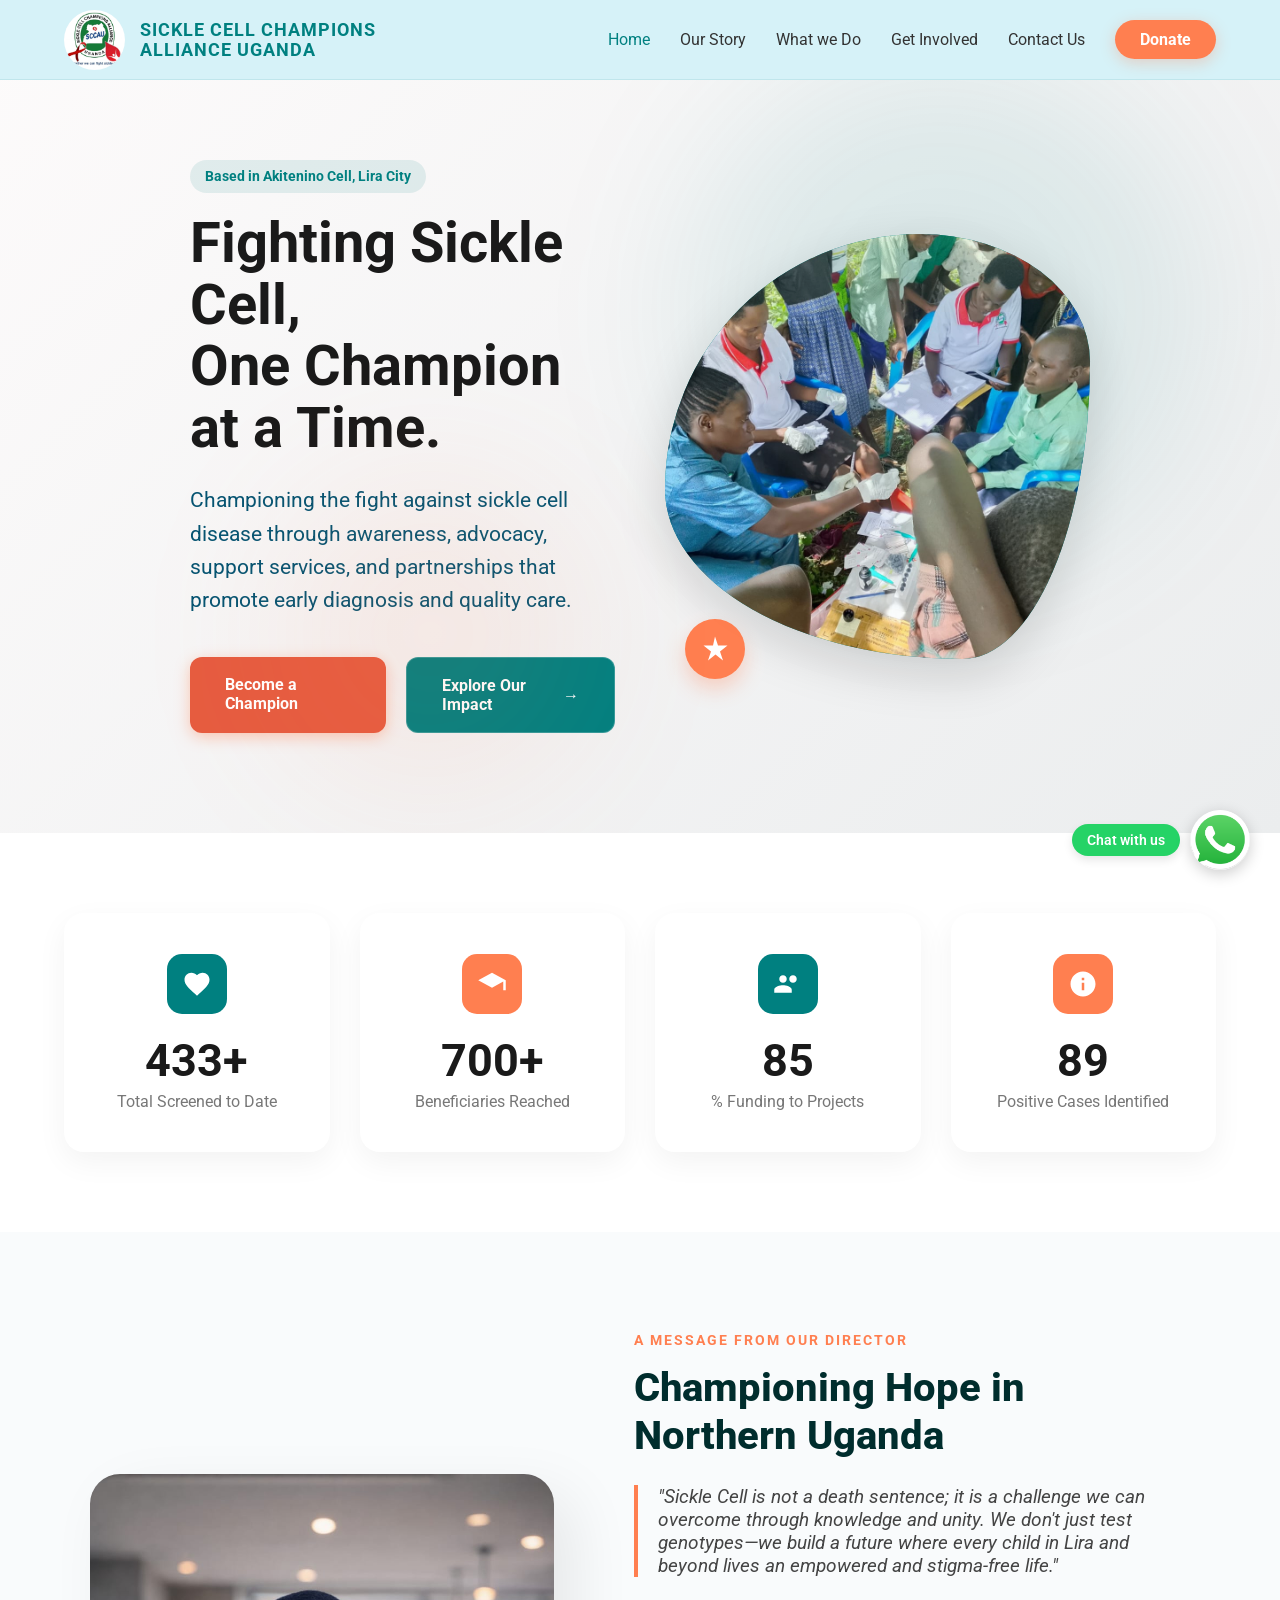
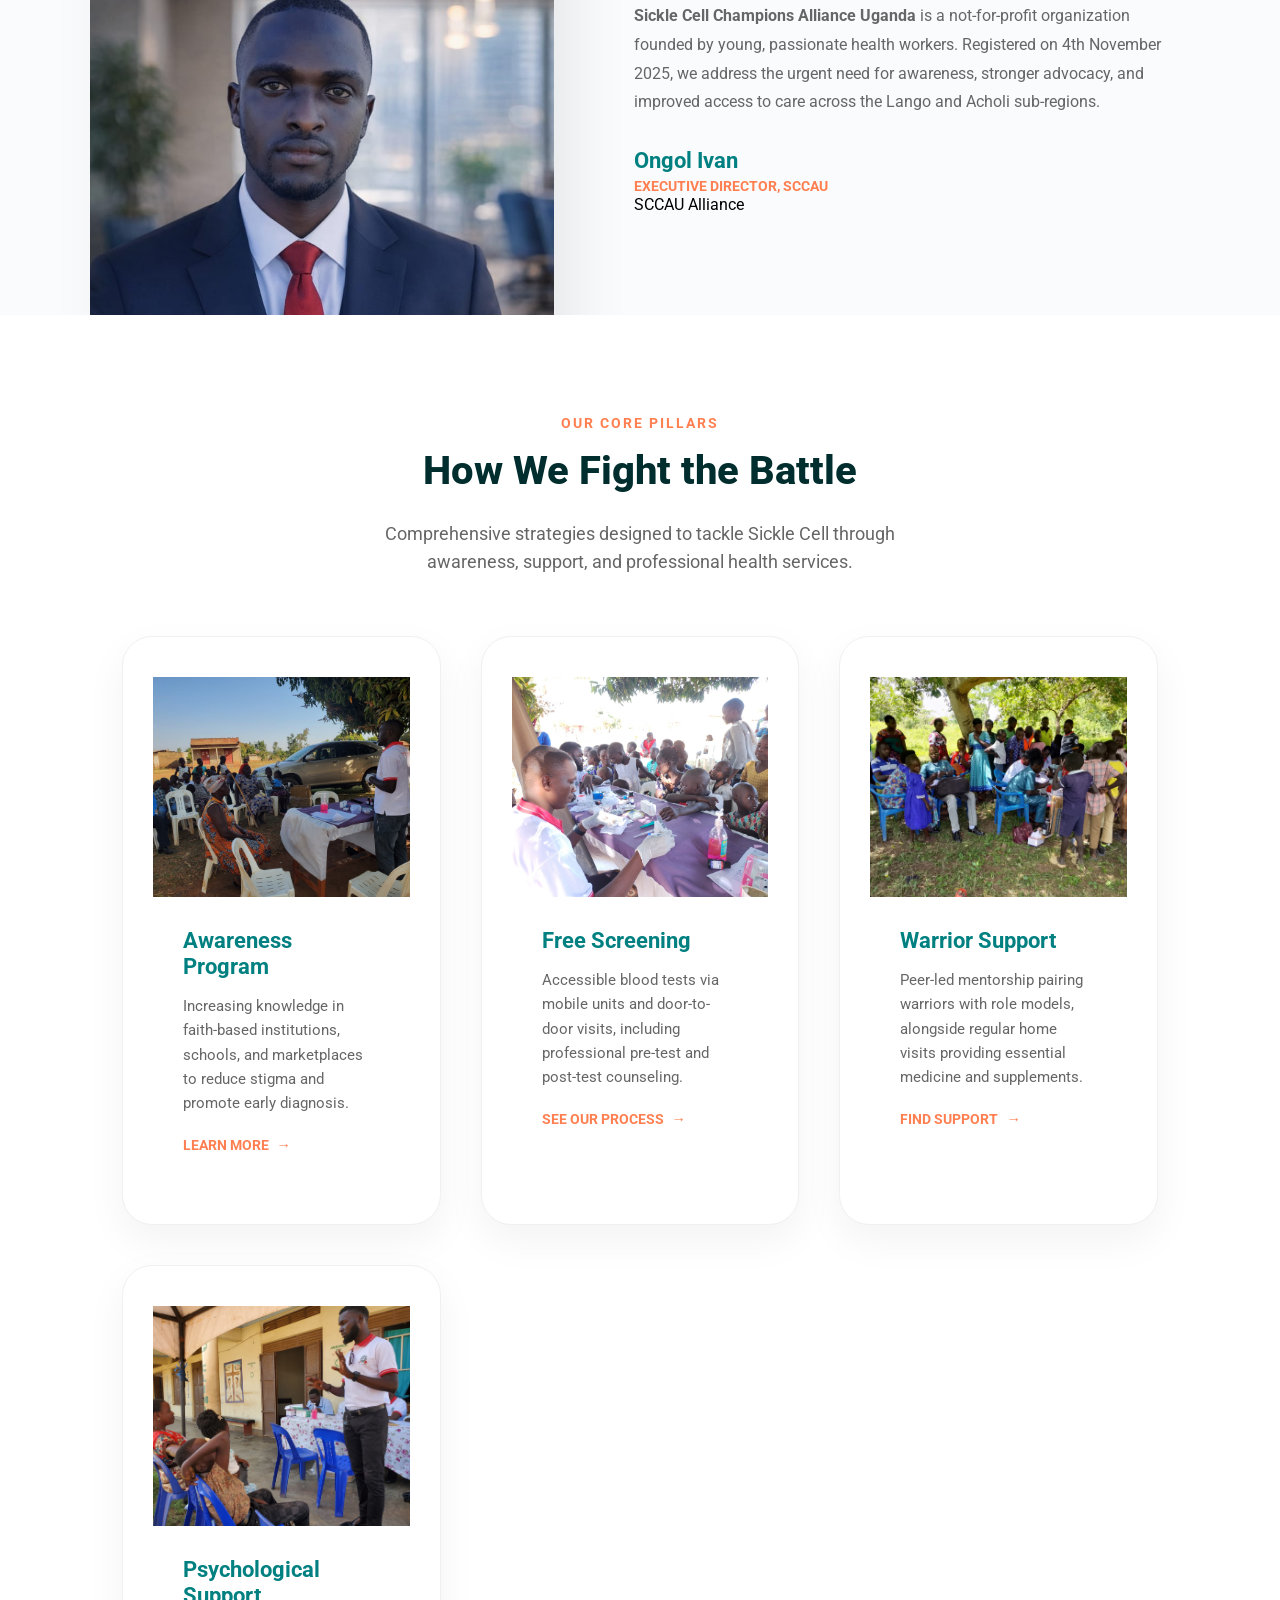
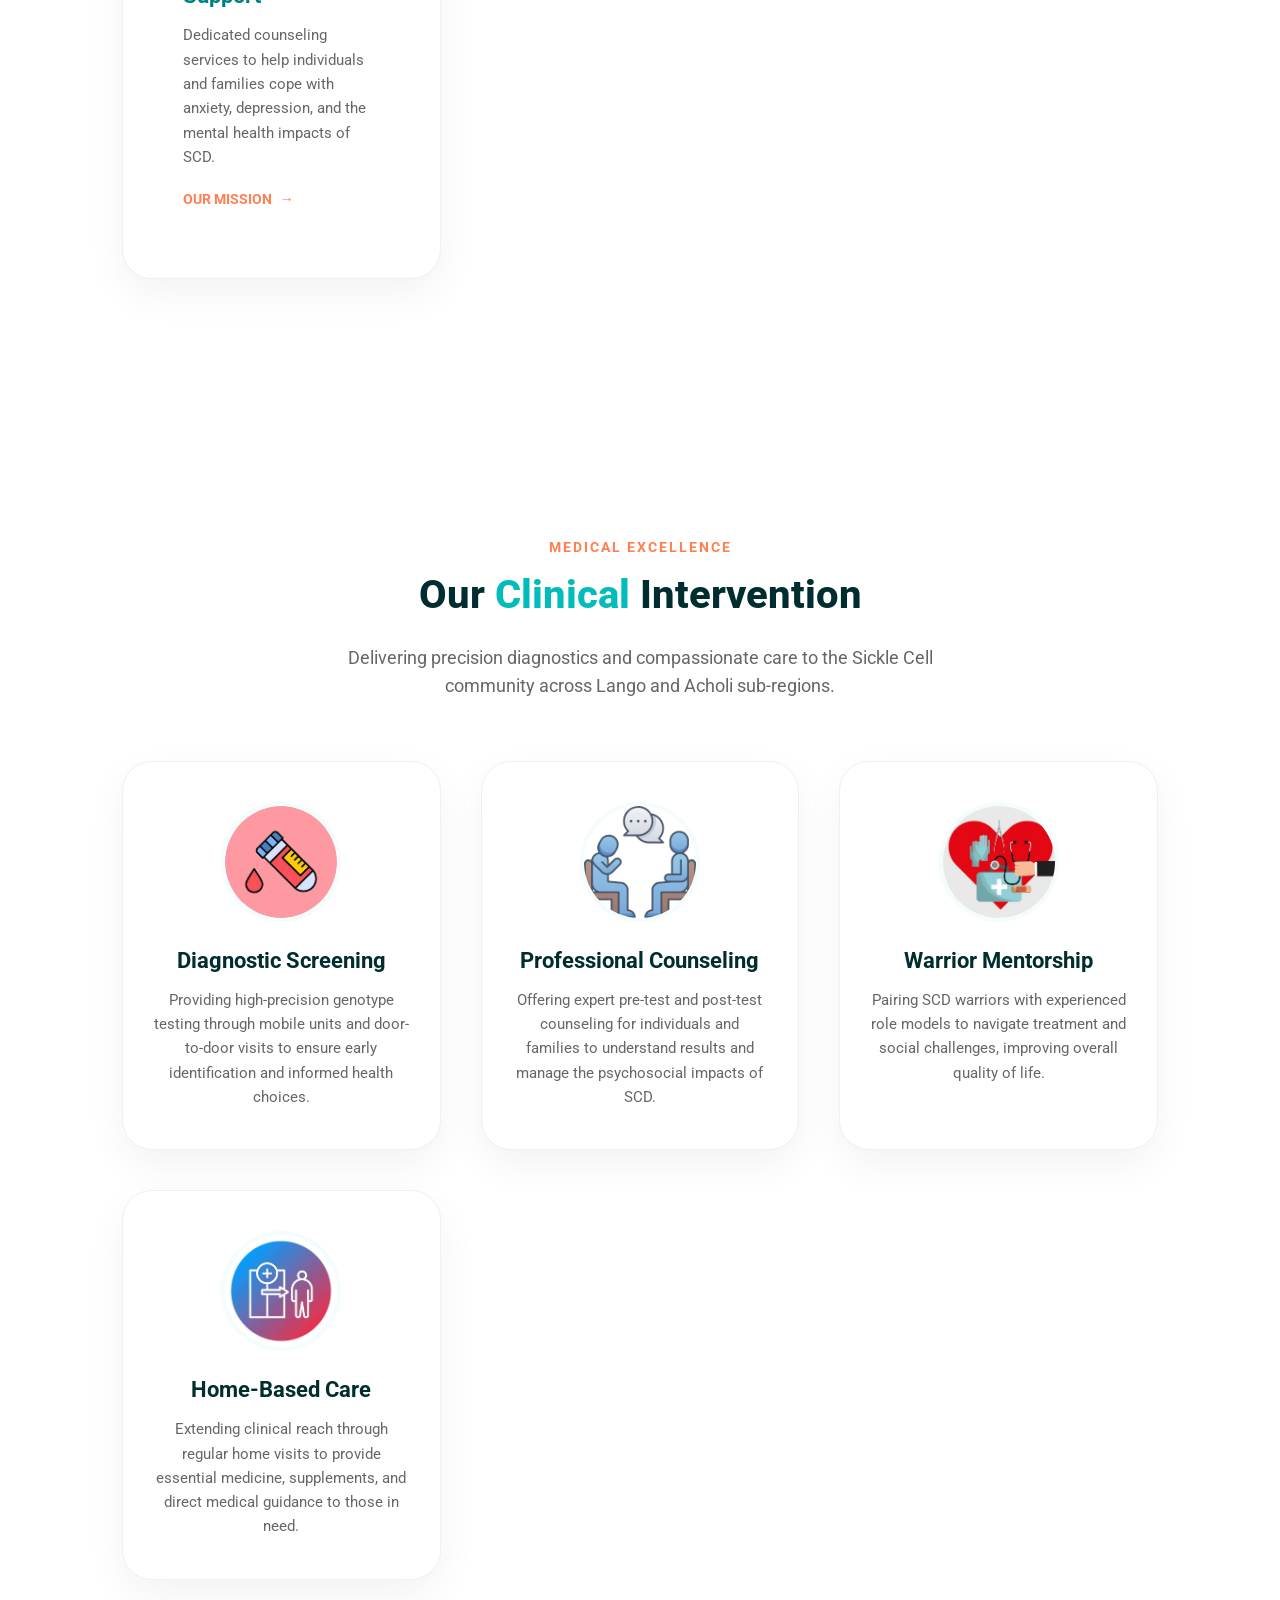
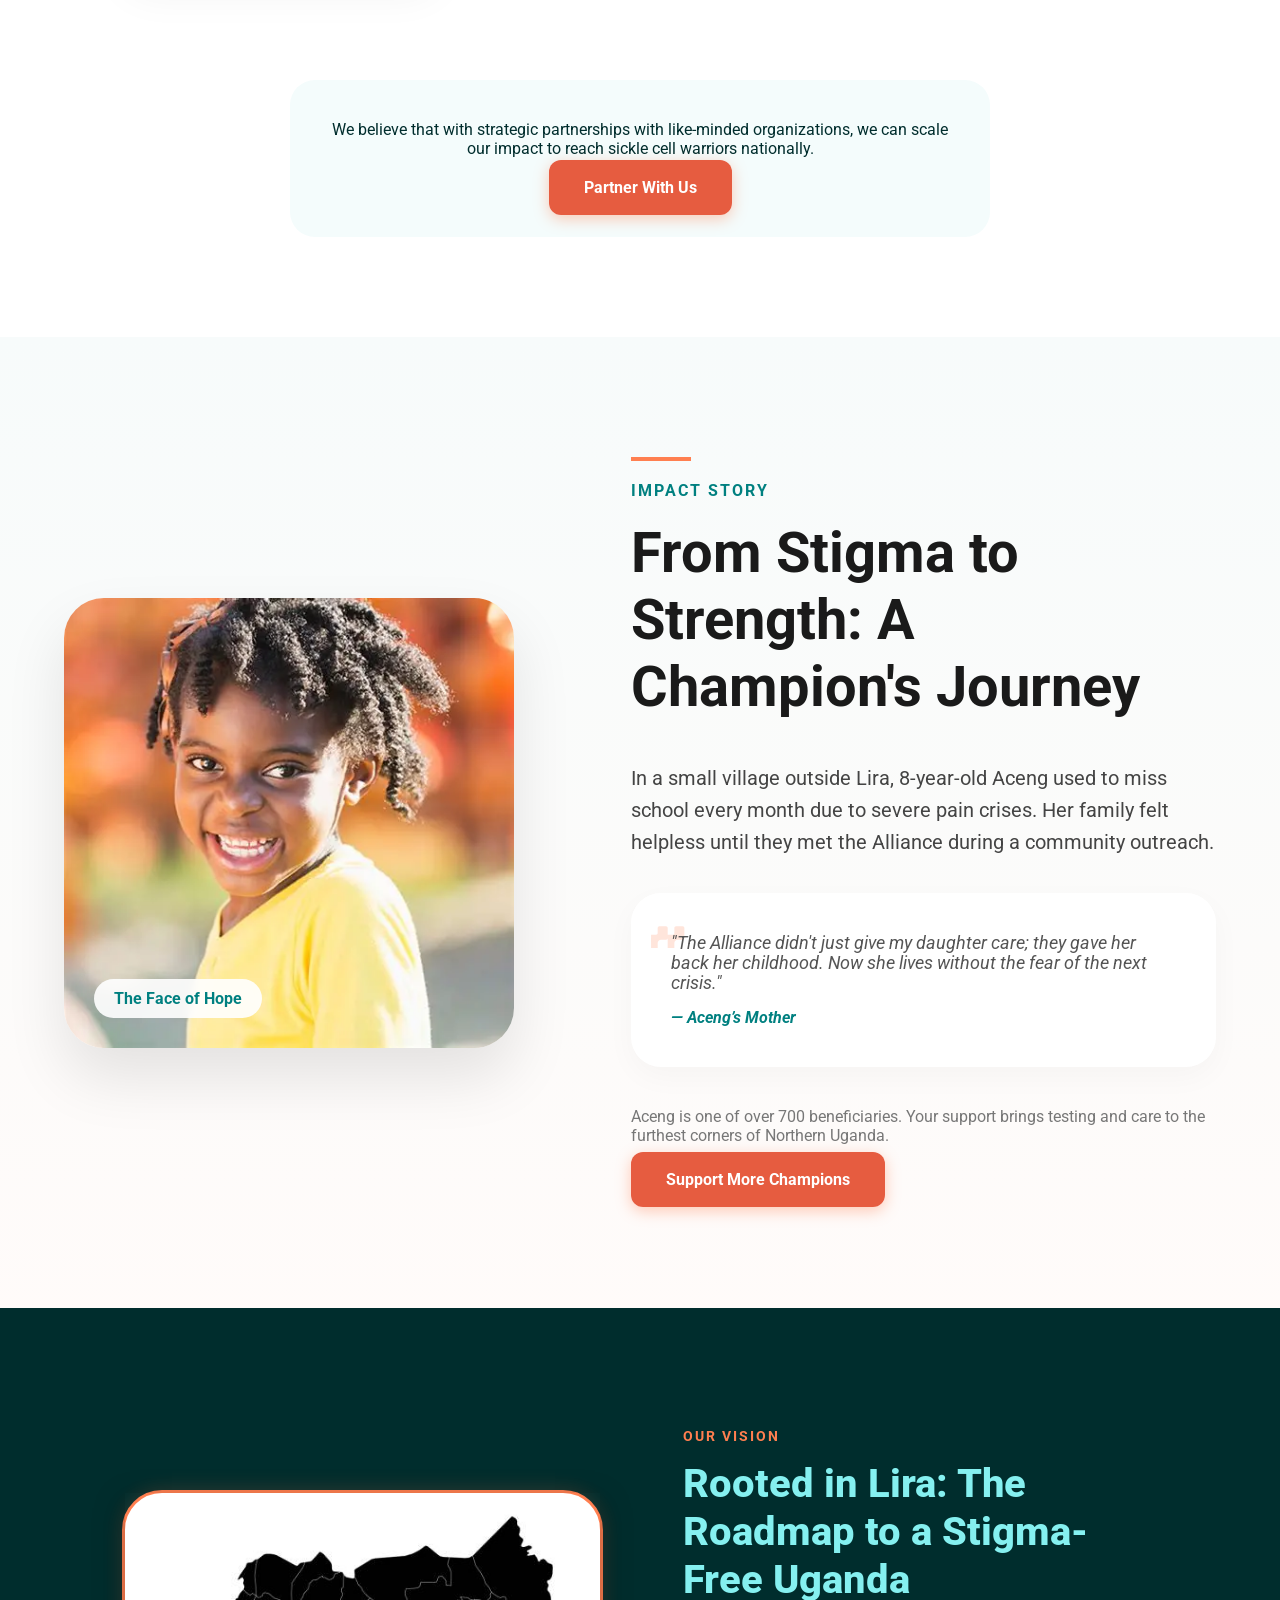
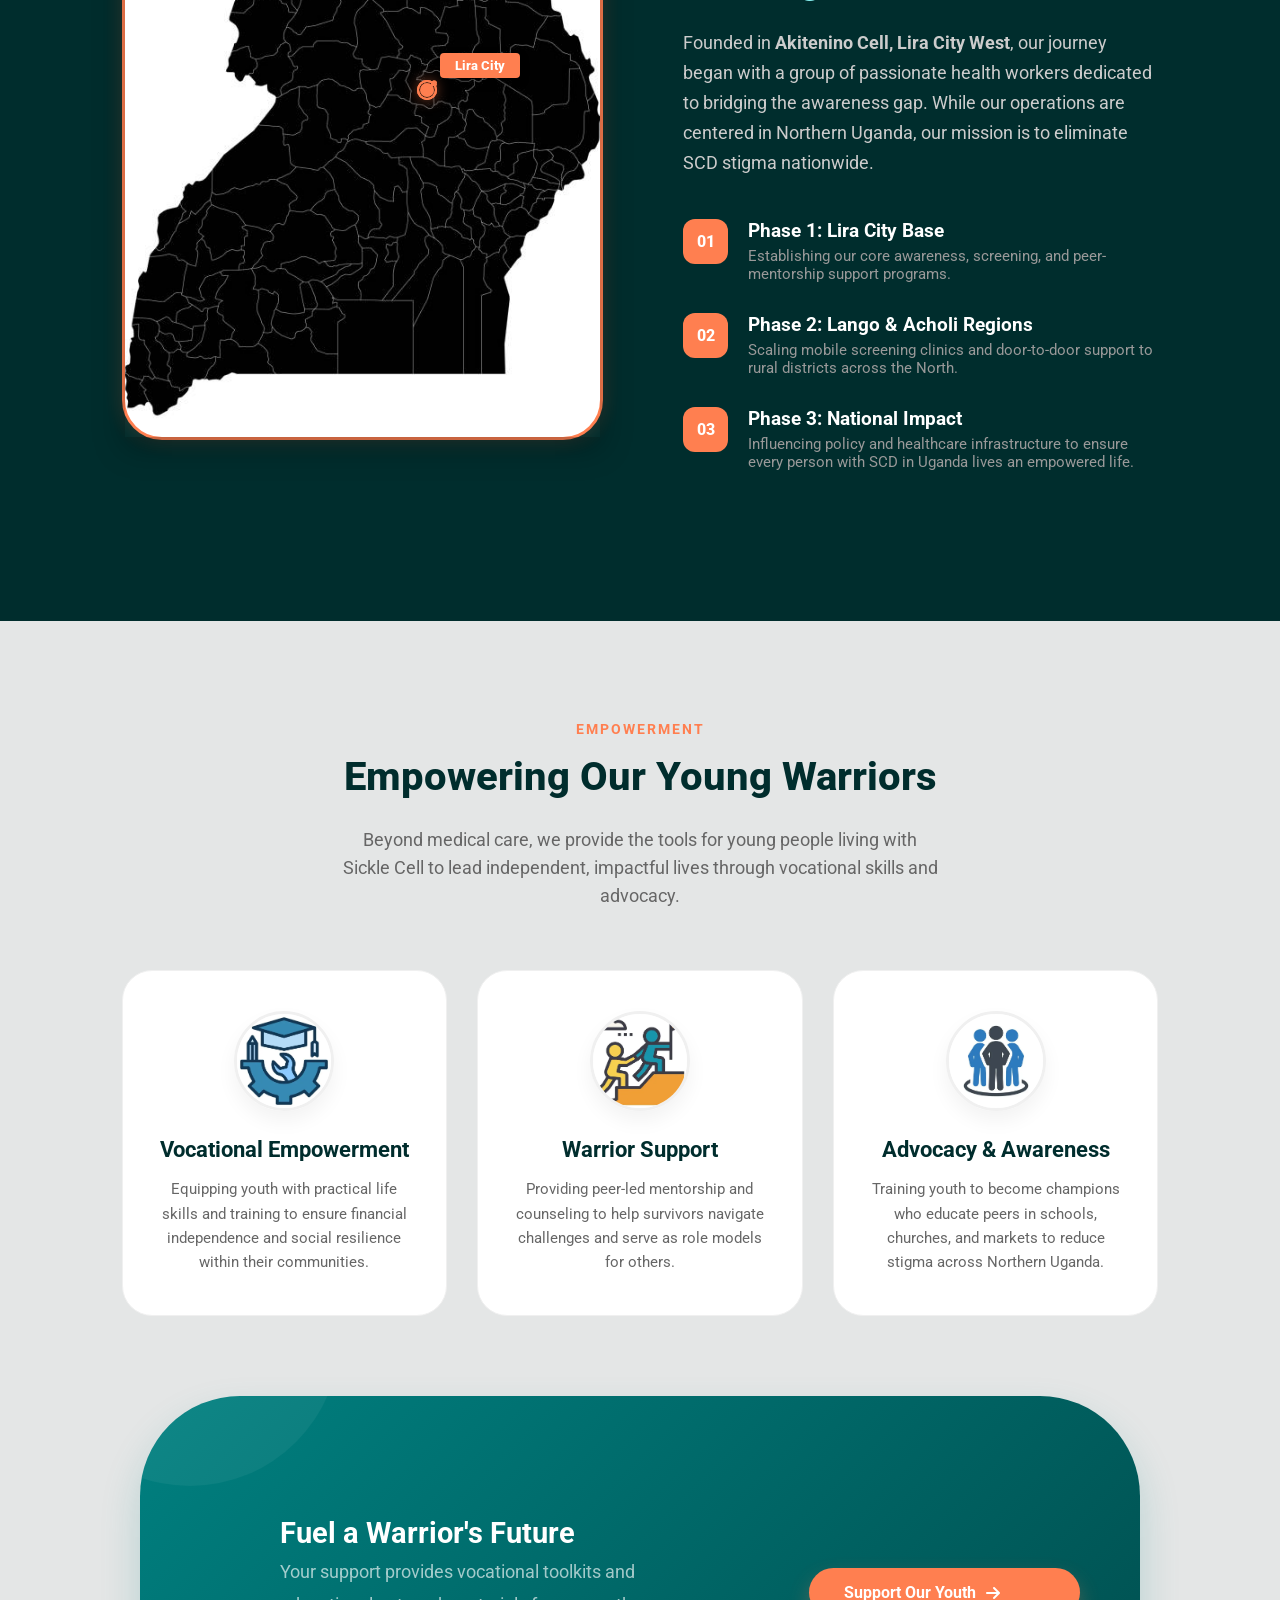
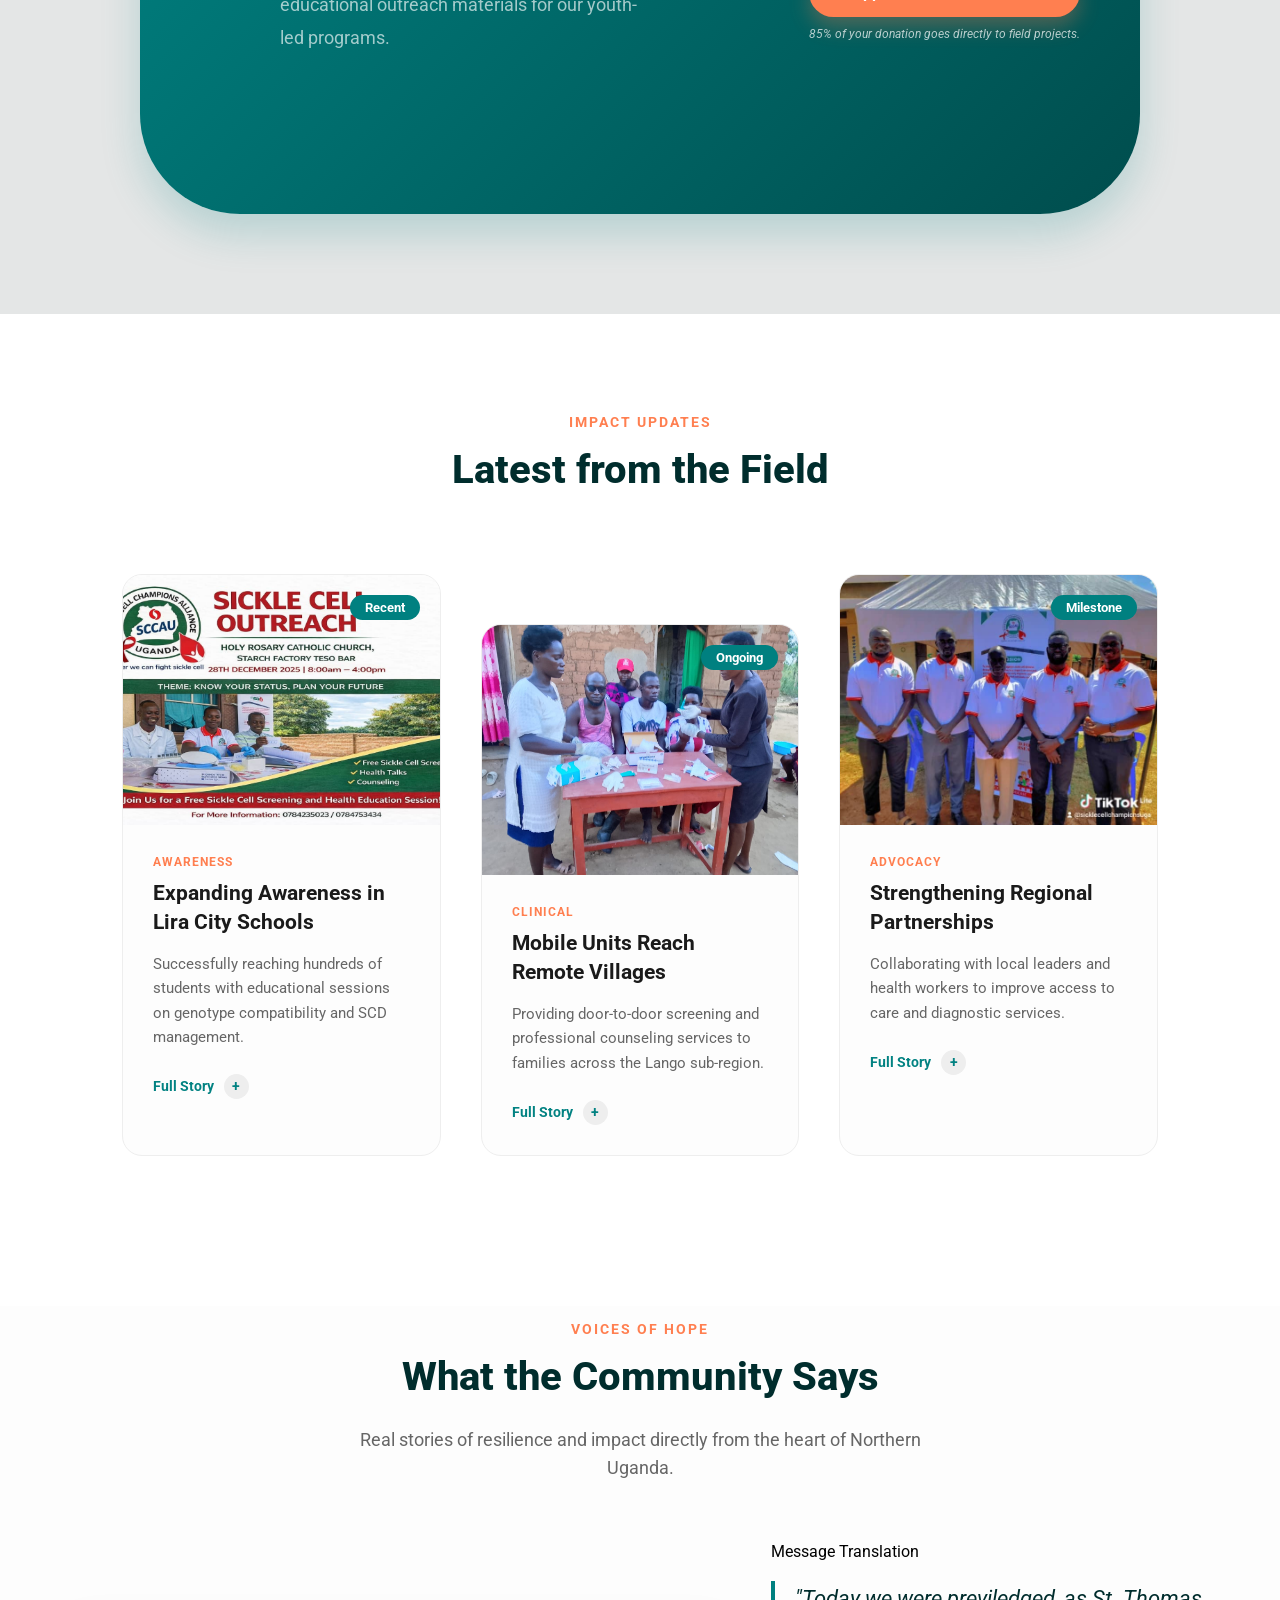
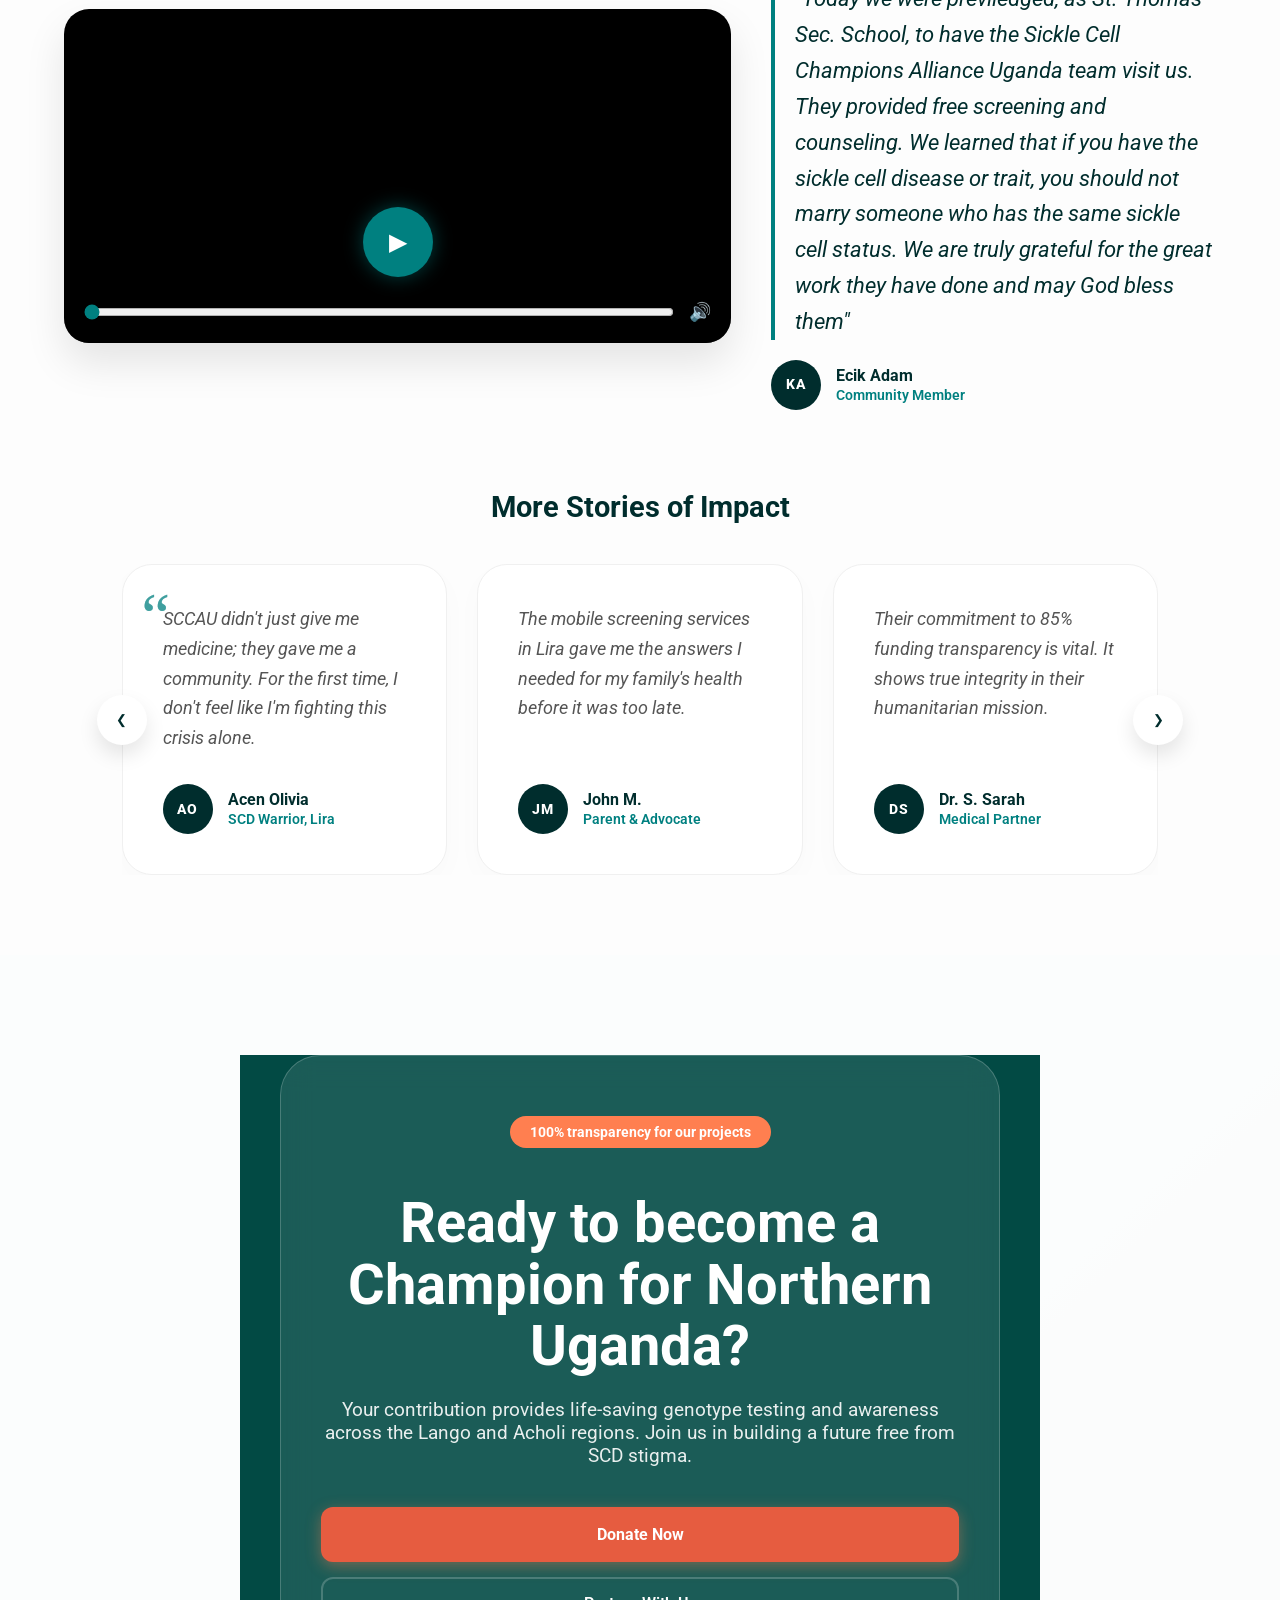
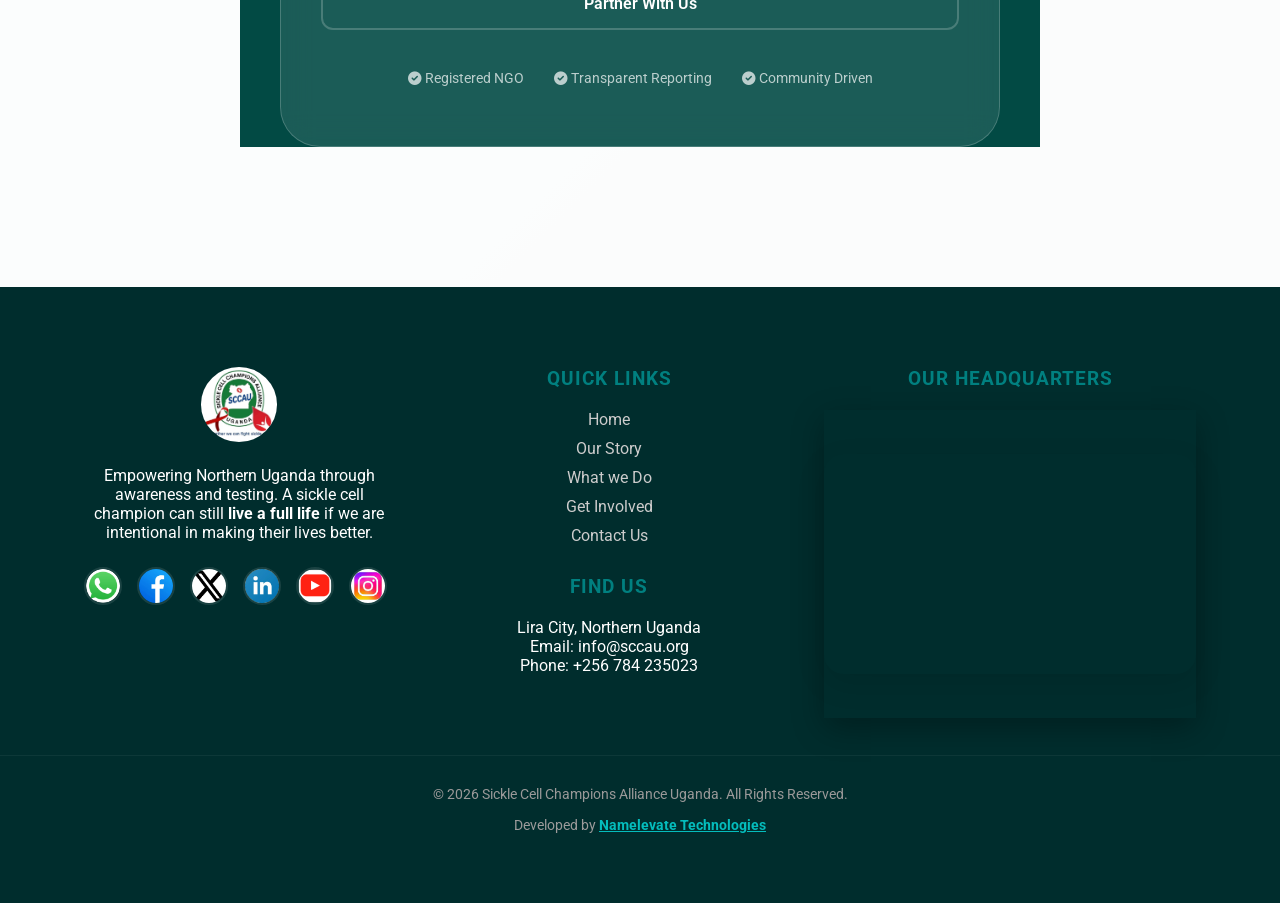
==== commit 970e5d46: "Meta description" ====
--- a/index.html
+++ b/index.html
@@ -5,7 +5,17 @@
     <meta name="viewport" content="width=device-width, initial-scale=1.0">
     <link href="https://fonts.googleapis.com/css2?family=Roboto:wght@400;700&display=swap" rel="stylesheet">
     <link rel="stylesheet" href="style.css">
-    <title>Sickle Cell Champions Alliance Uganda</title>
+    <meta name="description" content="Sickle Cell Champions Alliance Uganda (SCCAU) is a youth-led health NGO in Northern Uganda fighting Sickle Cell Disease stigma, promoting patients' wellbeing and creating awareness through clinical testing, community outreaches & advocacy.">
+    <meta name="keywords" content="Sickle Cell Champions Alliance Uganda, SCCAU, sickle cell disease, health NGO, Northern Uganda, youth-led, clinical testing, advocacy">
+    <meta name="author" content="OTTOO MARVIN">
+     <link rel="preconnect" href="https://fonts.googleapis.com">
+    <link rel="preconnect" href="https://fonts.gstatic.com" crossorigin>
+    <link href="https://fonts.googleapis.com/css2?family=Roboto:ital,wght@0,100..900;1,100..900&display=swap" rel="stylesheet">
+
+    <title>Sickle Cell Champions Alliance Uganda | Championing Hope</title>
+    <link rel="stylesheet" href="style.css">
+    <link rel="stylesheet" href="https://cdnjs.cloudflare.com/ajax/libs/font-awesome/6.0.0/css/all.min.css">
+    
 </head>
 <body>
 <!--=======================================================Loader starts=================================================-->
